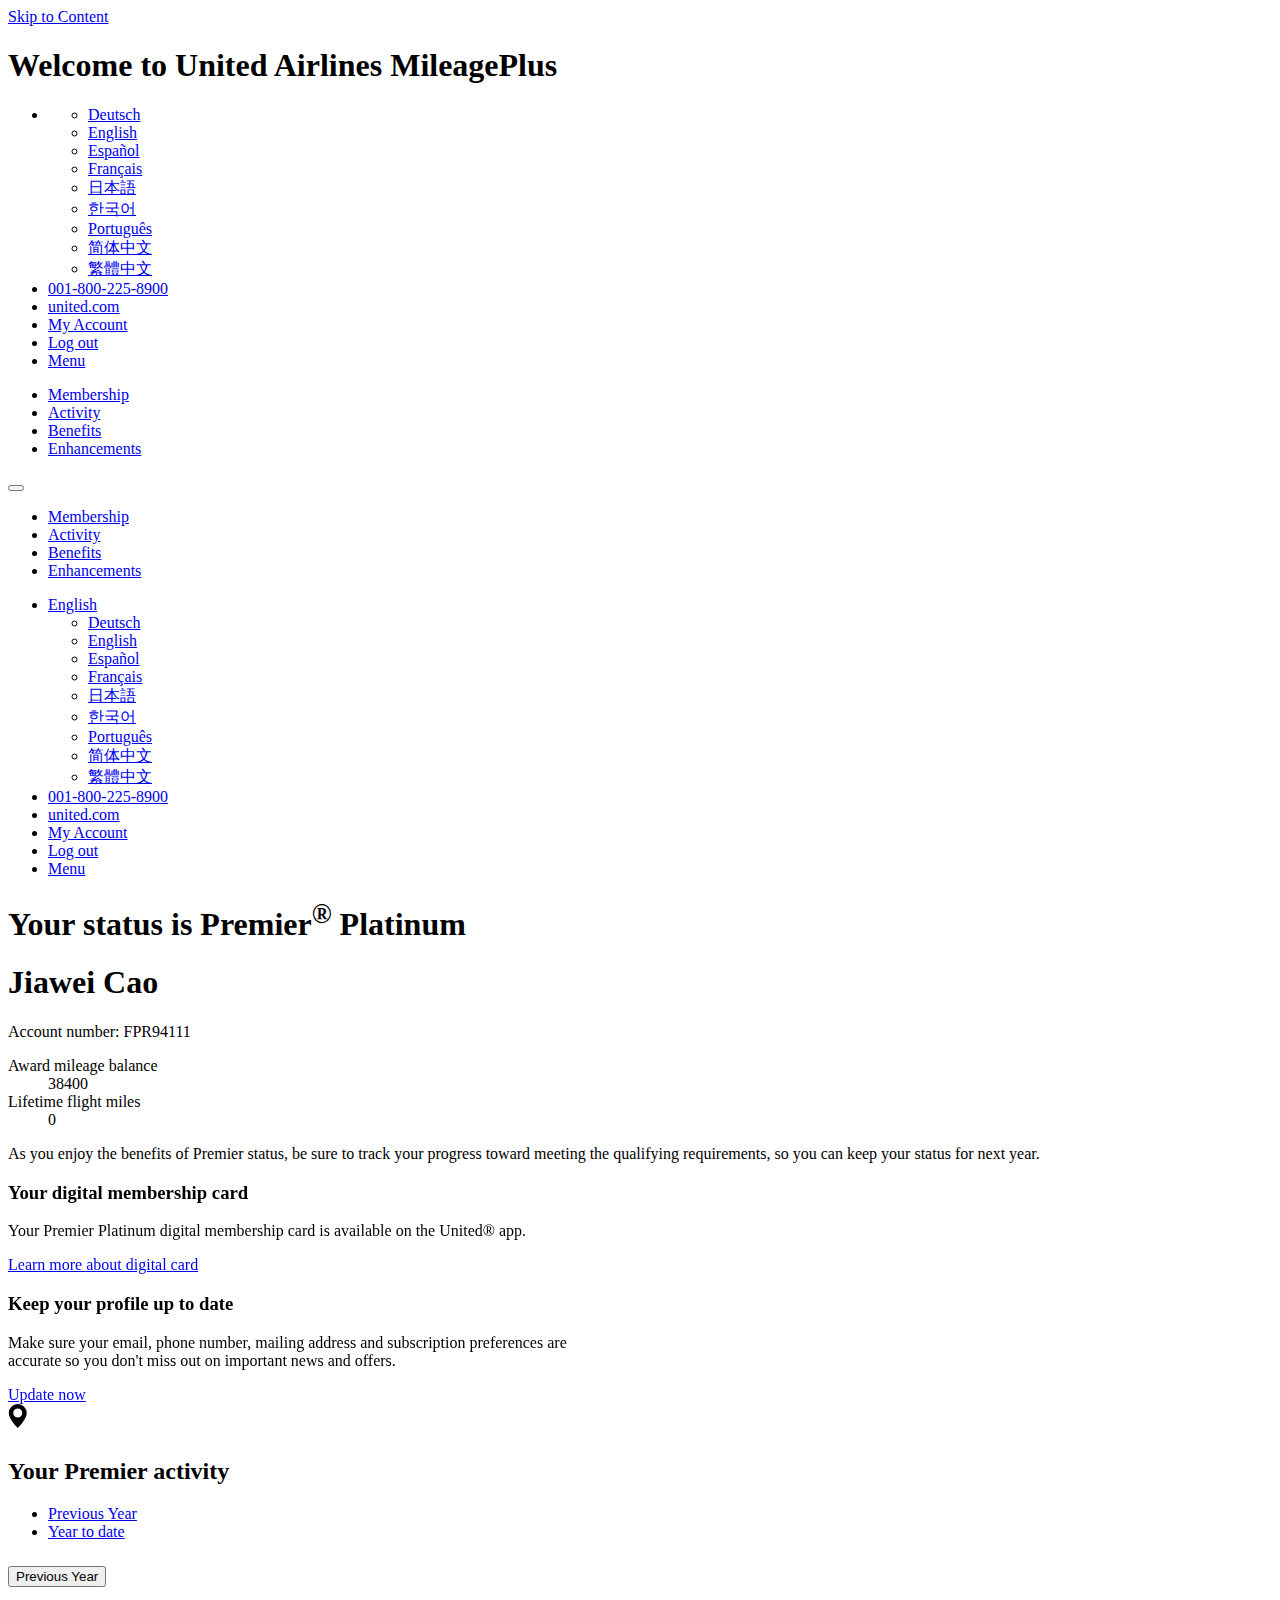
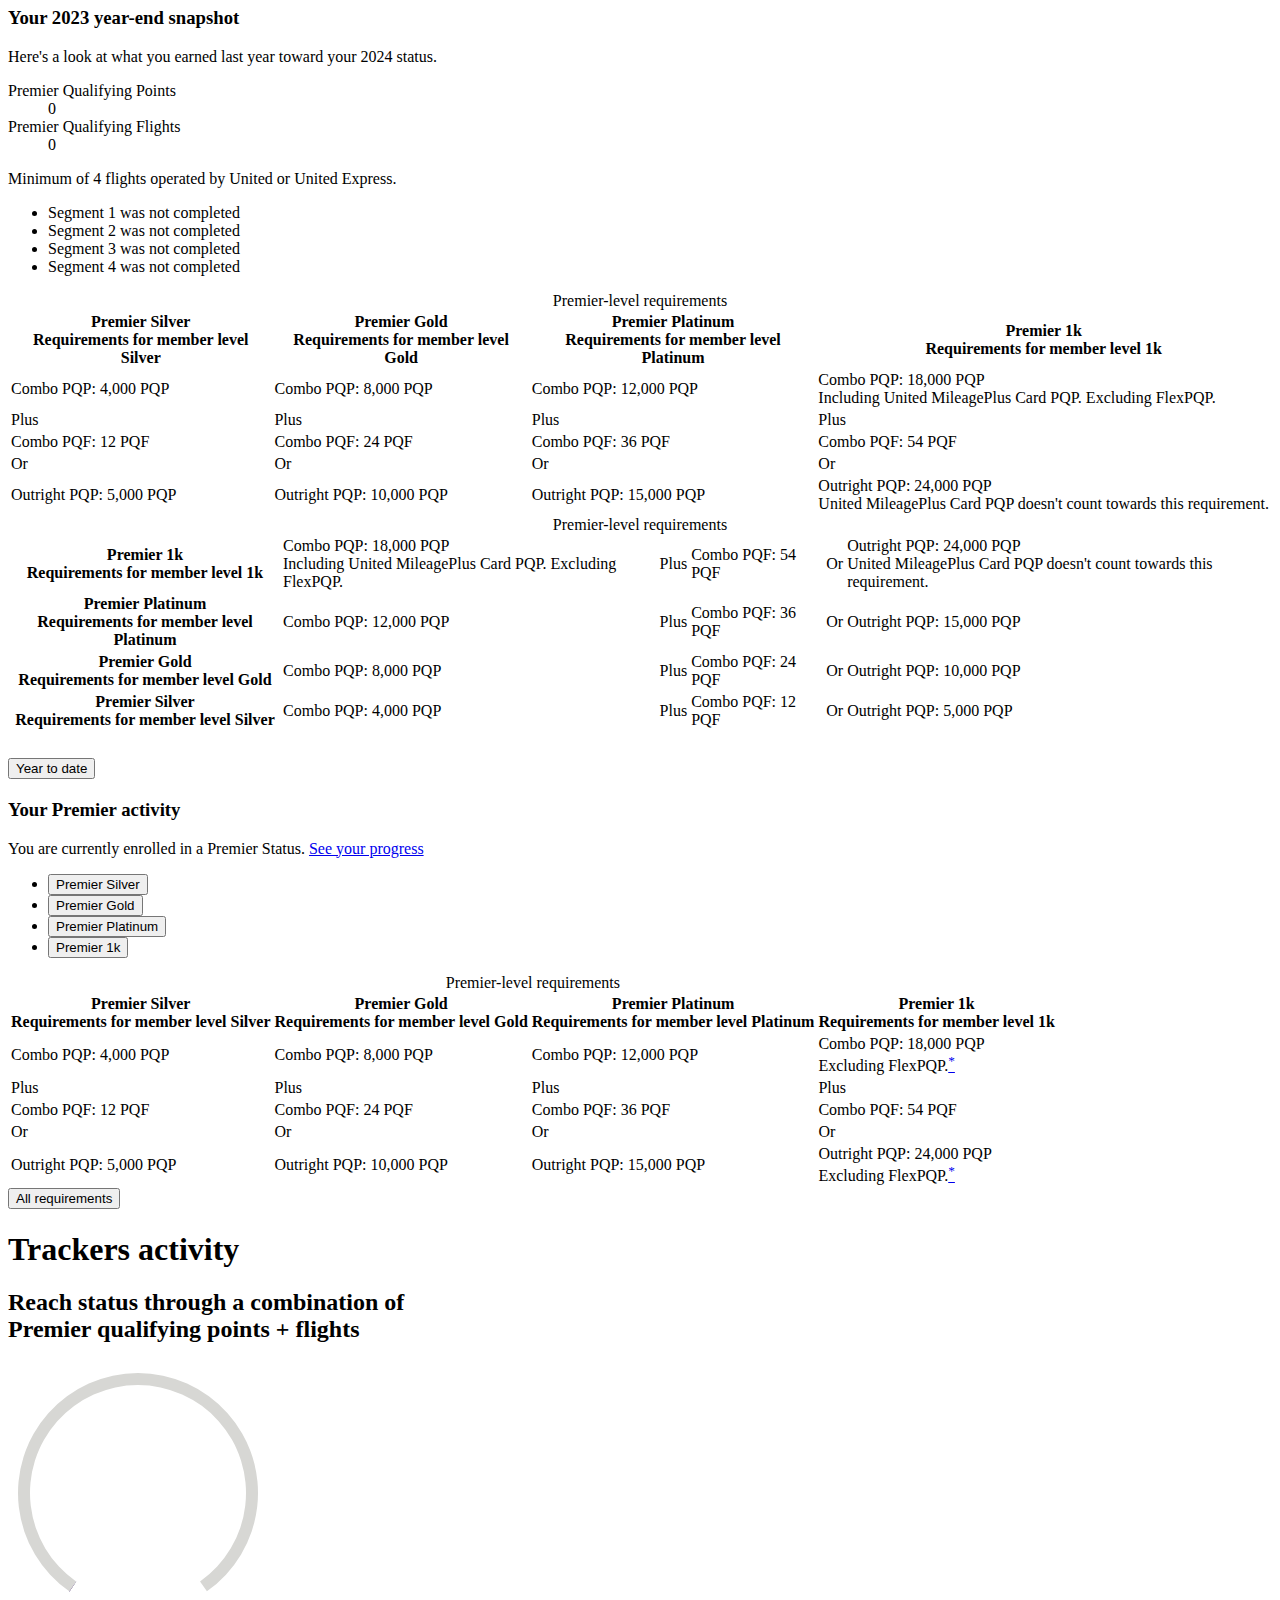
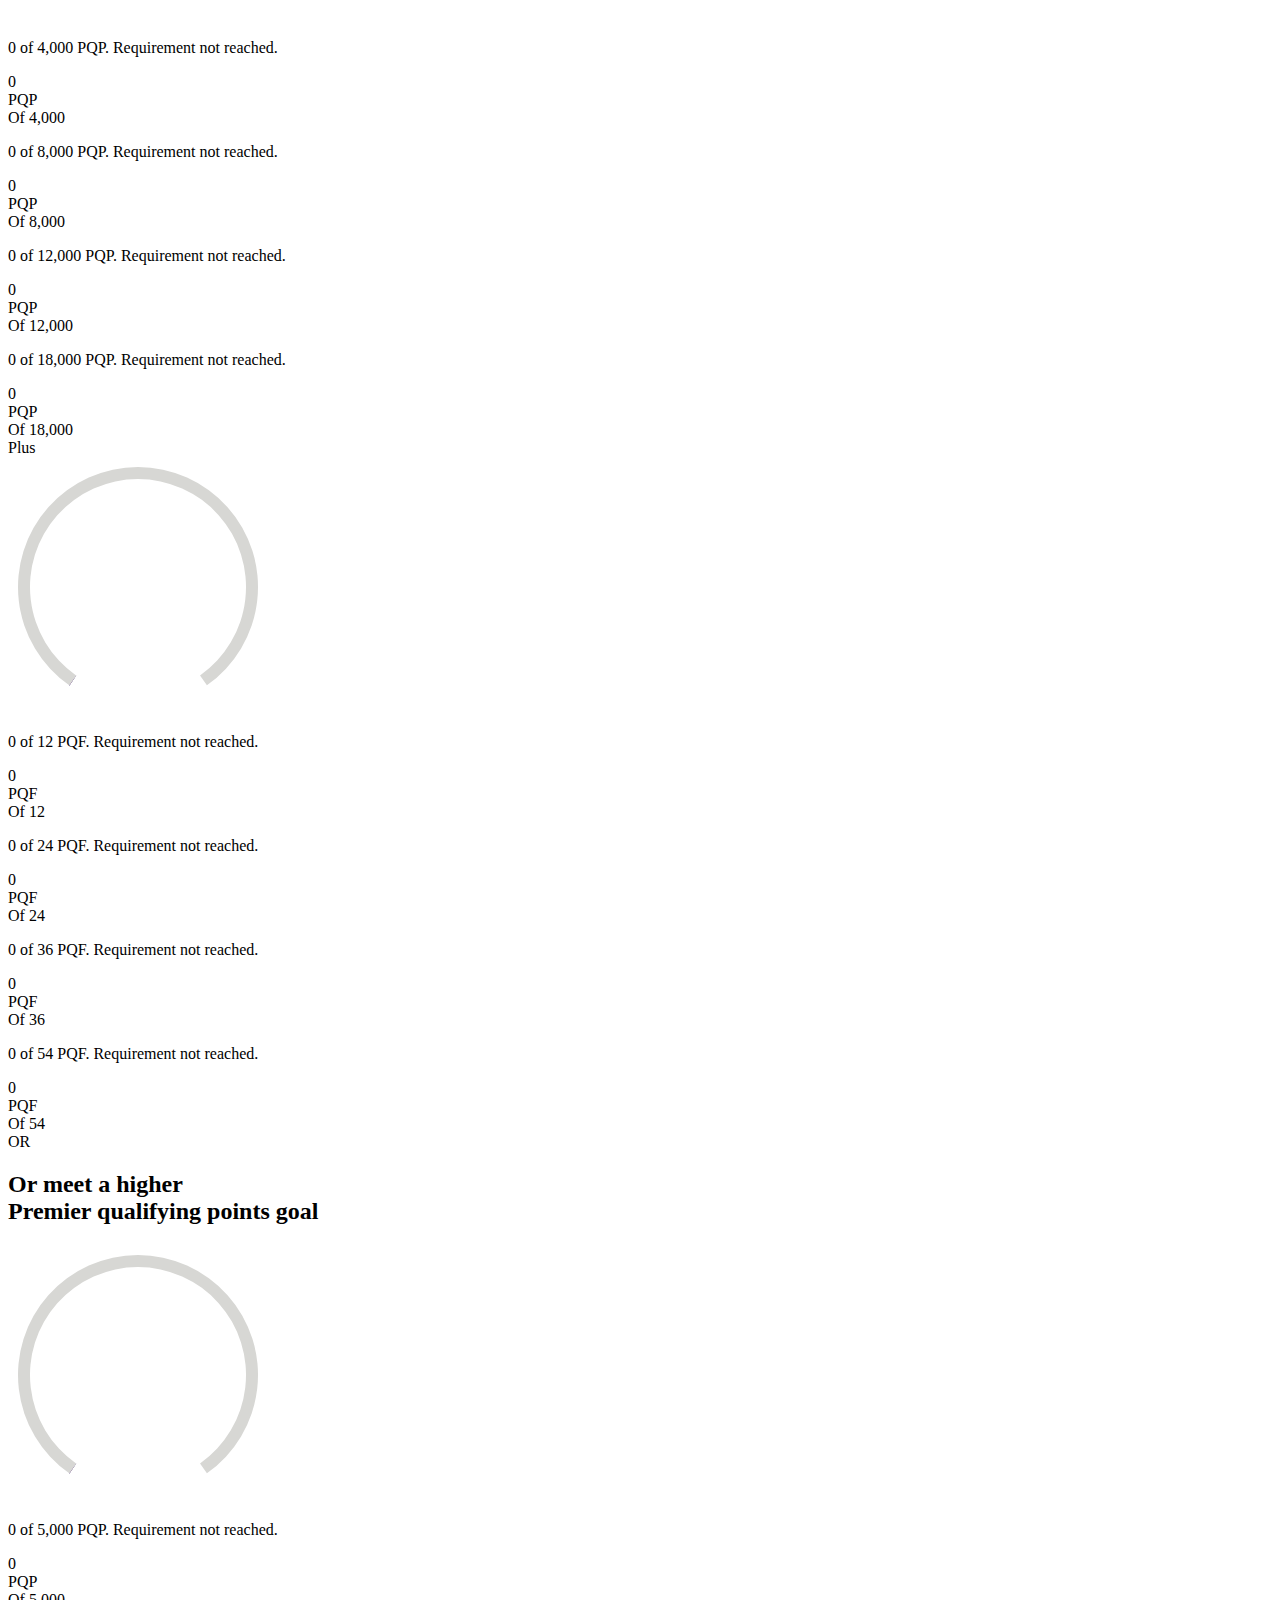
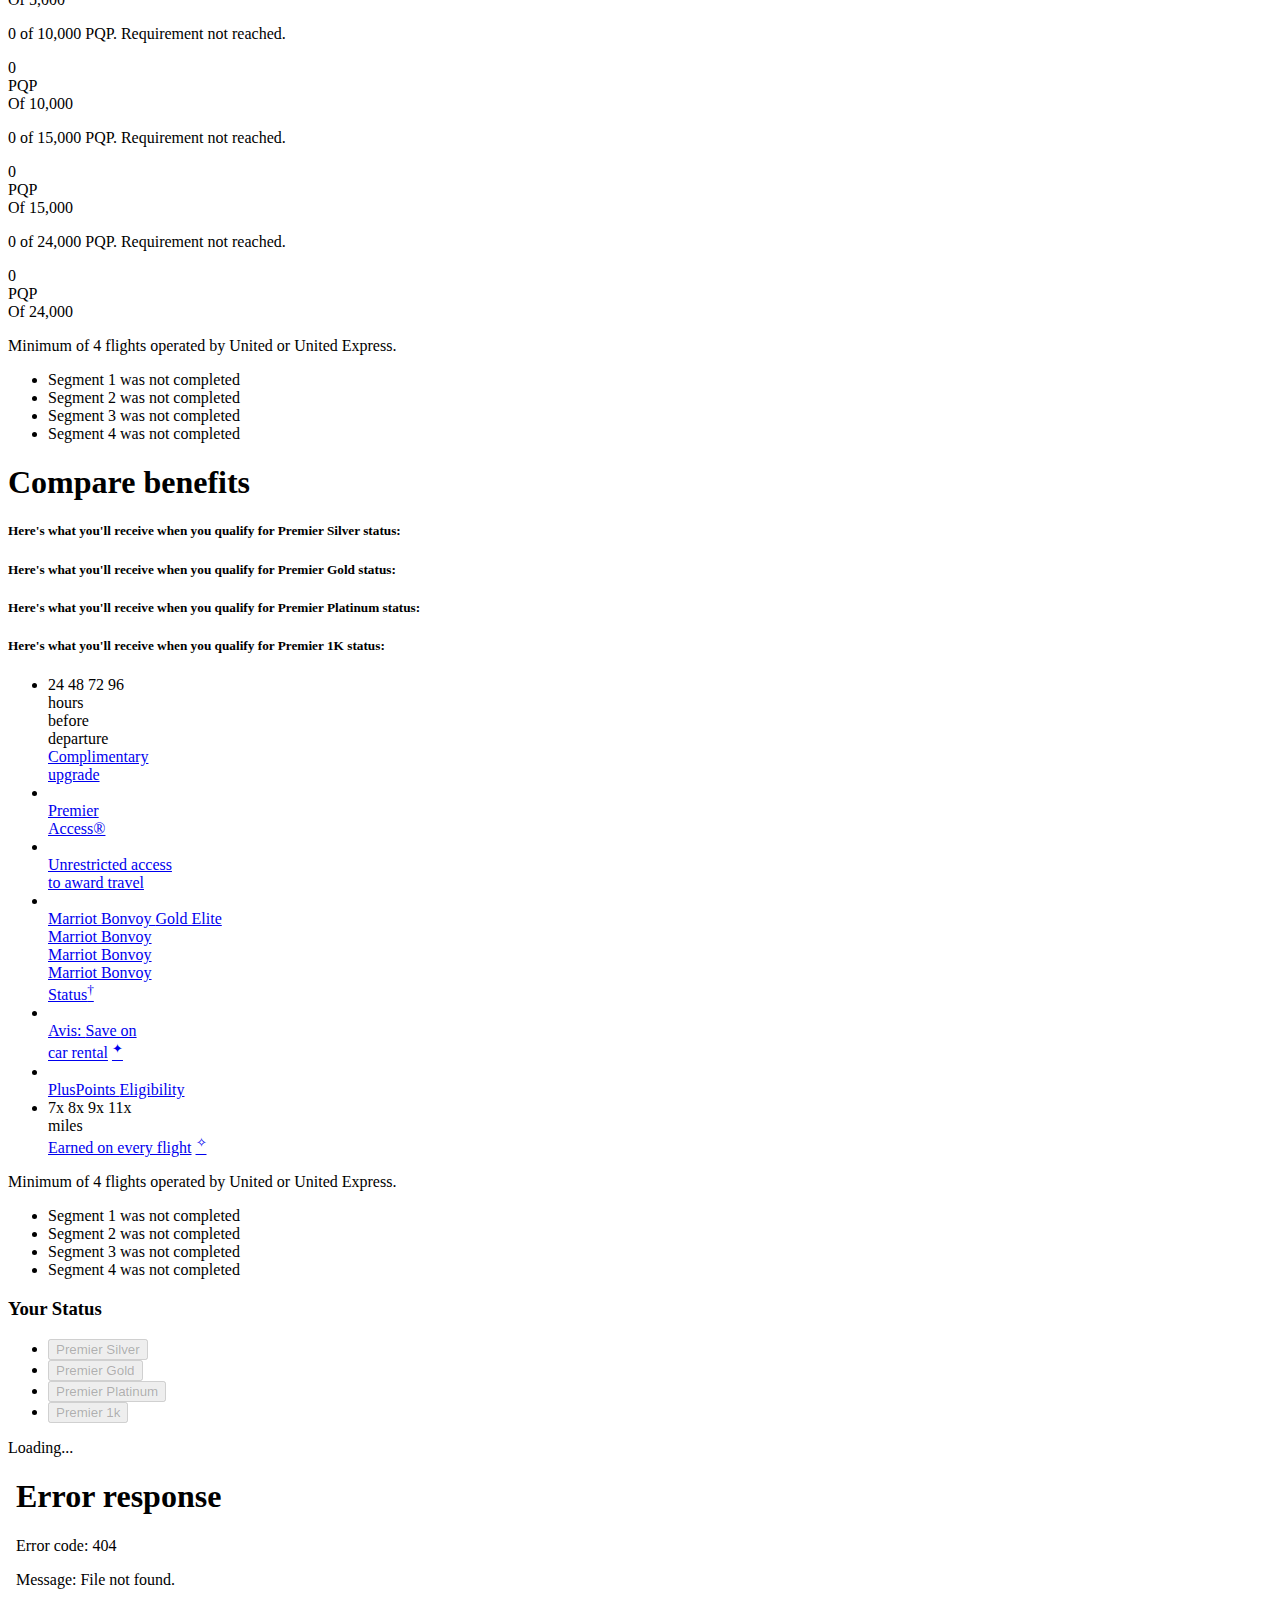
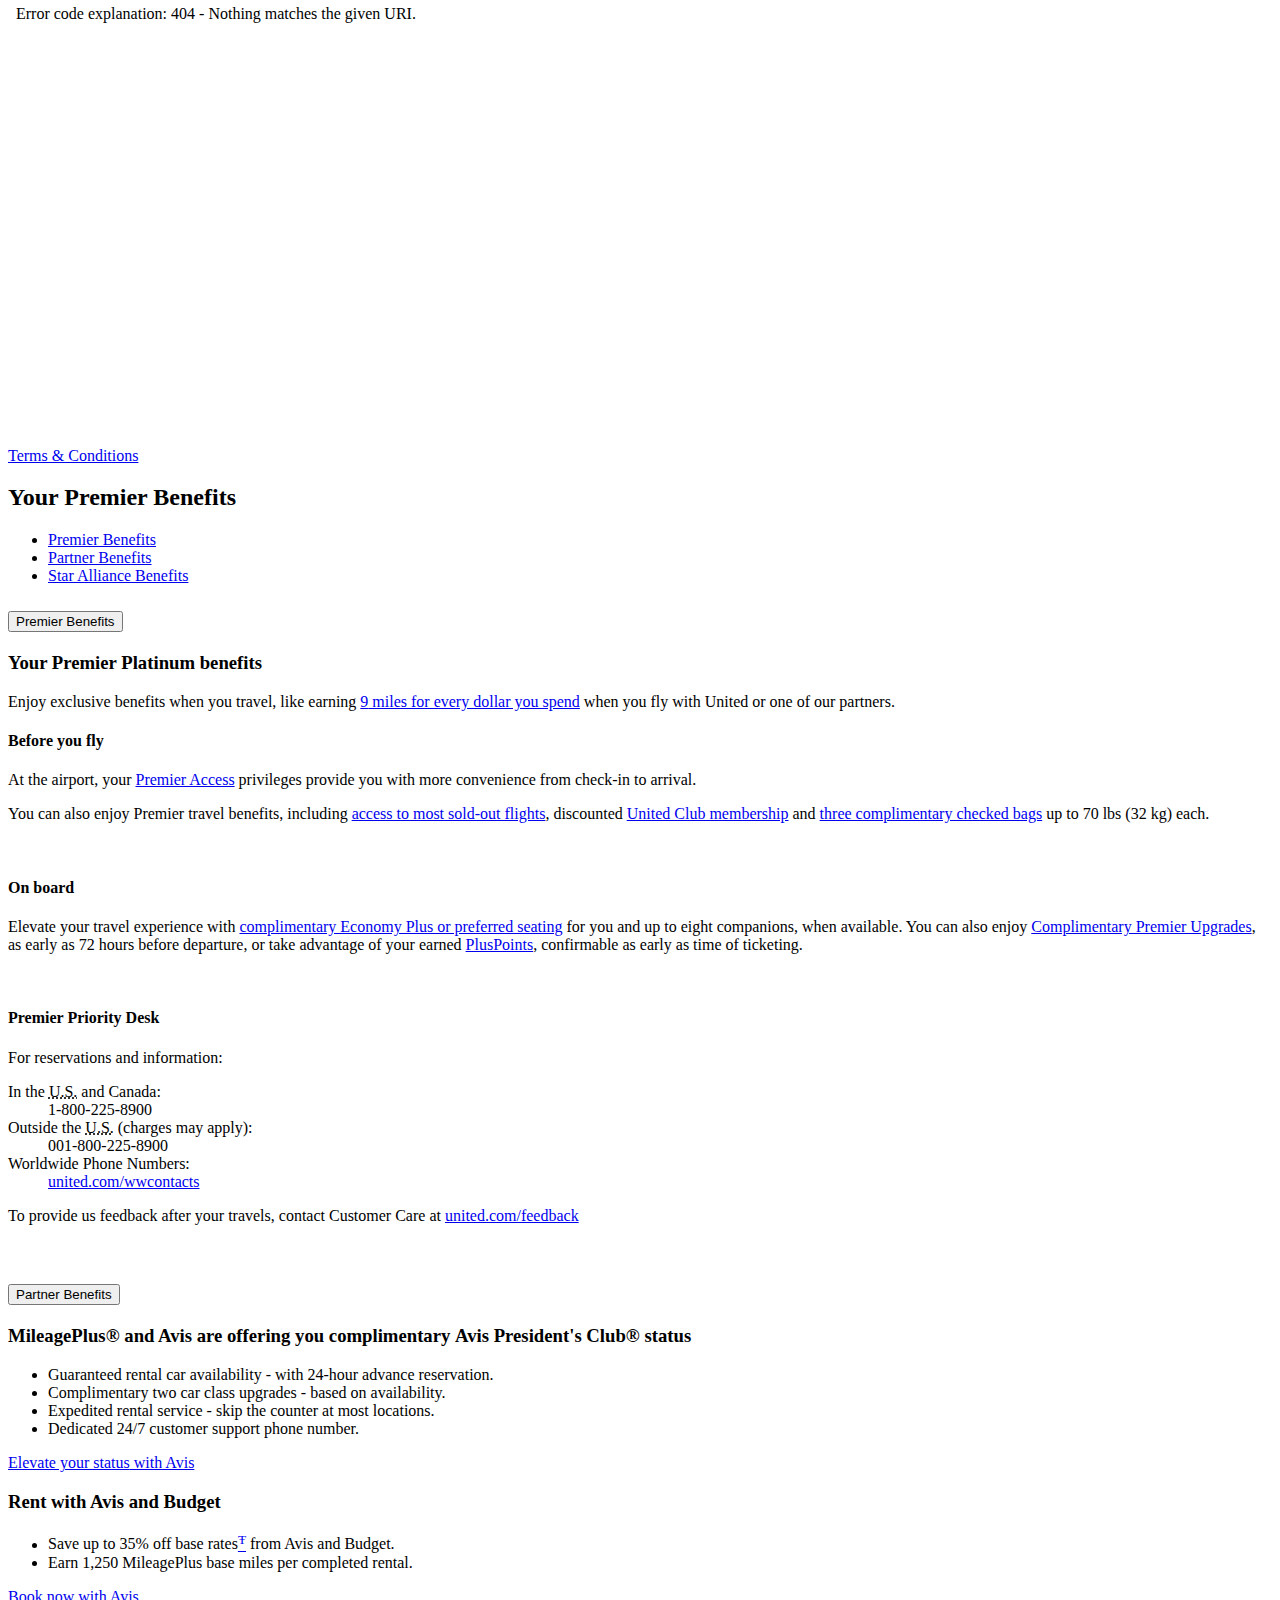
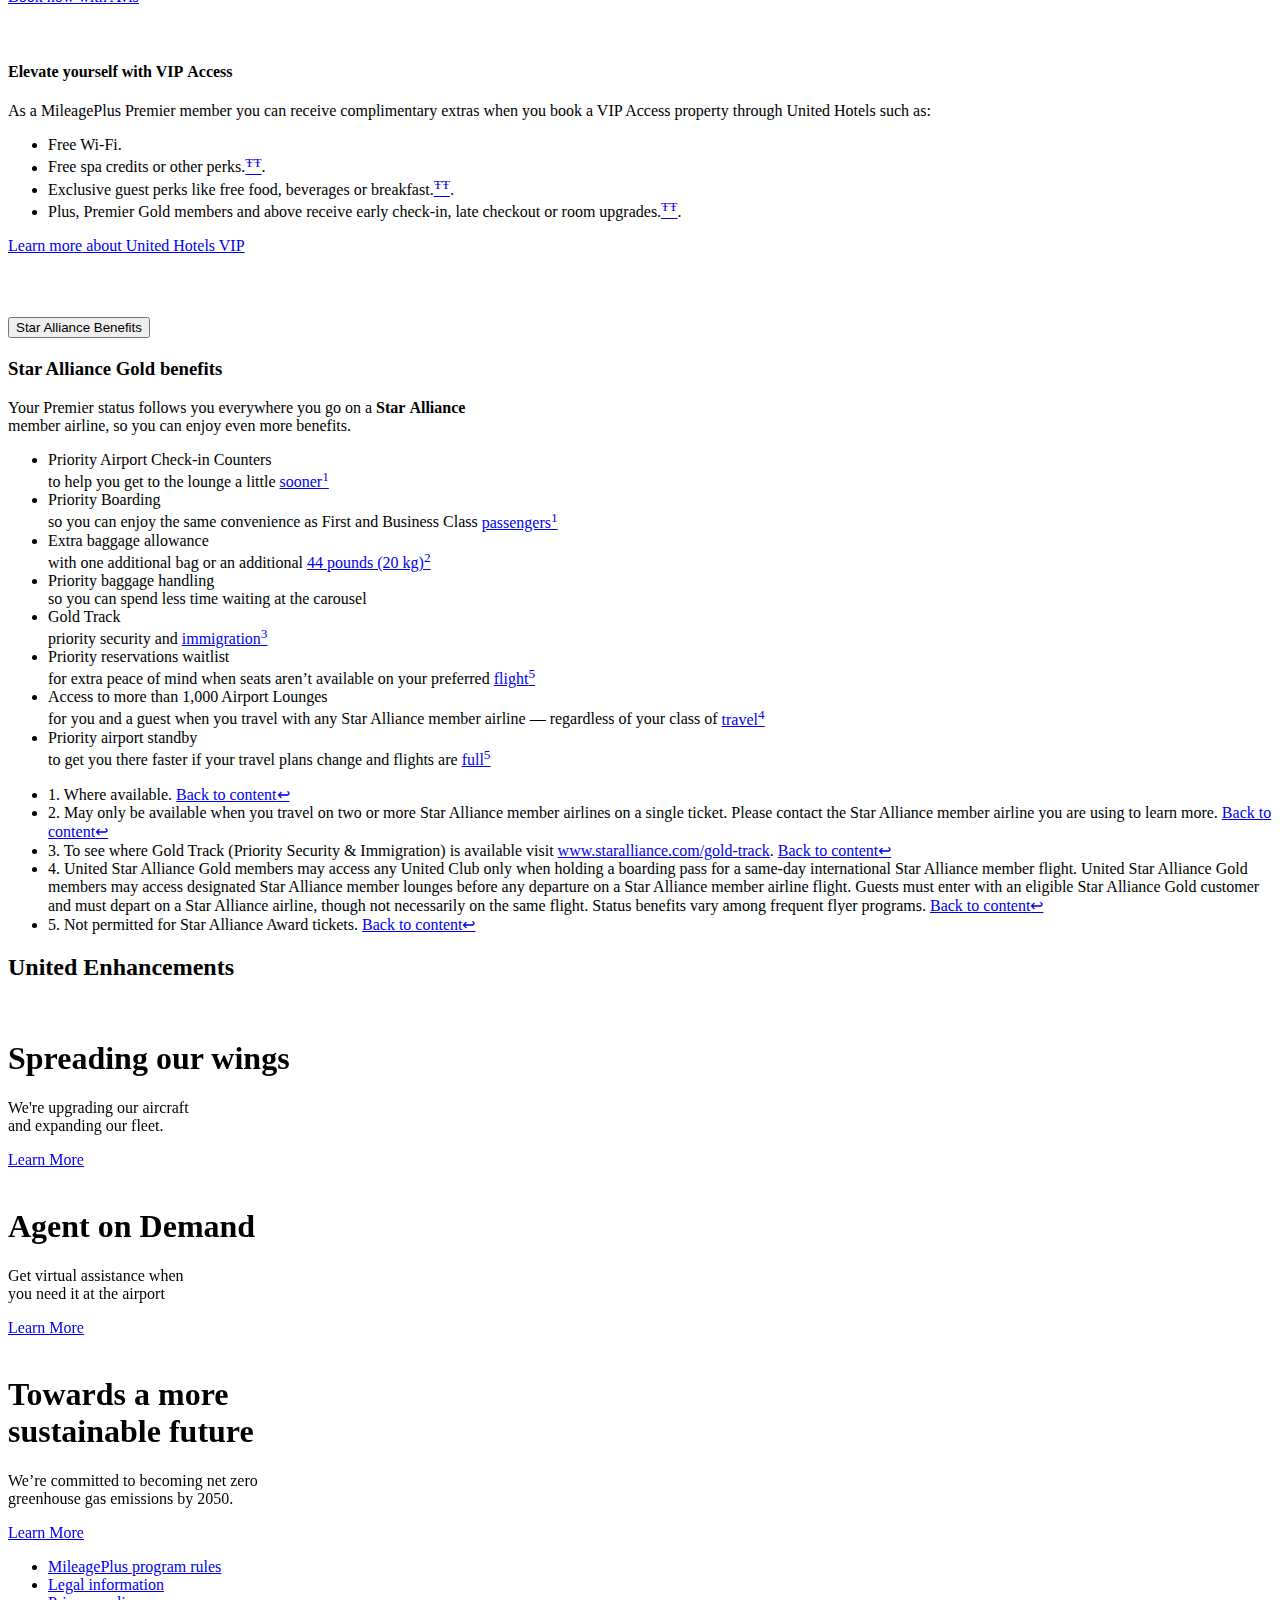
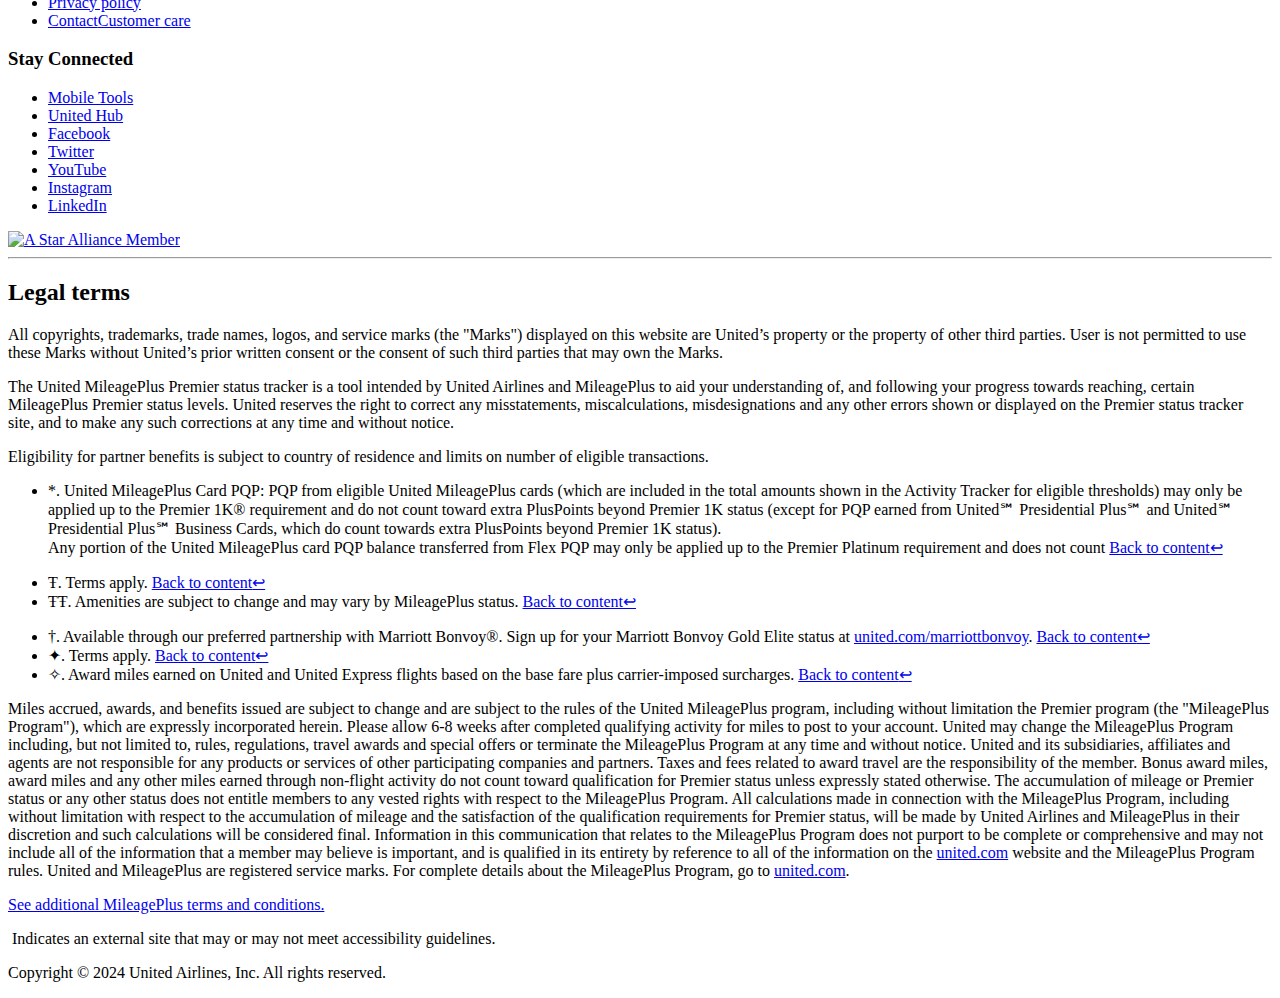
==== 1MileagePlus Premier Status Tracker _ United Airlines.html @ 78047c2f "Add files via upload" ====
<!DOCTYPE html>
<!-- saved from url=(0114)file:///Users/caojiawei/Desktop/MileagePlus%20Premier%20Status%20Tracker%20_%20United%20Airlines.html#enhancements -->
<html lang="en" data-arp-injected="true"><head><meta http-equiv="Content-Type" content="text/html; charset=UTF-8">
        <meta http-equiv="X-UA-Compatible" content="IE=edge,chrome=1,IE=9">
        
        <meta http-equiv="Pragma" content="no-cache">
        <meta http-equiv="Cache-Control" content="no-cache">
        <meta http-equiv="Expires" content="Sat, 01 Dec 2001 00:00:00 GMT">
        <meta name="apple-mobile-web-app-capable" content="yes">
        <meta name="viewport" content="width=device-width, initial-scale=1.0, minimum-scale=1.0">
        <meta name="apple-mobile-web-app-status-bar-style" content="black">

        <title>MileagePlus Premier Status Tracker | United Airlines</title>

        <link rel="profile" href="http://microformats.org/profile/hcard">

        
        <link rel="apple-touch-icon" sizes="180x180" href="https://assets.mystatus.united.com/images/favicons/apple-touch-icon.png">
        <link rel="icon" type="image/png" sizes="32x32" href="https://assets.mystatus.united.com/images/favicons/favicon-32x32.png">
        <link rel="icon" type="image/png" sizes="16x16" href="https://assets.mystatus.united.com/images/favicons/favicon-16x16.png">
        <link rel="manifest" href="https://assets.mystatus.united.com/images/favicons/site.webmanifest">
        <link rel="mask-icon" href="https://assets.mystatus.united.com/images/favicons/safari-pinned-tab.svg" color="#051464">
        <link rel="shortcut icon" href="https://assets.mystatus.united.com/images/favicons/favicon.ico">
        <meta name="msapplication-TileColor" content="#ffffff">
        <meta name="msapplication-config" content="https://assets.mystatus.united.com/images/favicons/browserconfig.xml">
        <meta name="theme-color" content="#ffffff">

        <link rel="preload" as="image" href="https://assets.mystatus.united.com/images/logos/logo__united__mileageplus.svg">
<link rel="preload" as="image" href="https://assets.mystatus.united.com/images/logos/logo__united_airlines__globe.svg">

<link rel="preload" as="image" href="https://assets.mystatus.united.com/images/masthead/masthead__platinum__mobile.jpg" imagesrcset="https://assets.mystatus.united.com/images/masthead/masthead__platinum__tablet.jpg 768w, https://assets.mystatus.united.com/images/masthead/masthead__platinum__desktop.jpg 992w, https://assets.mystatus.united.com/images/masthead/masthead__platinum__desktop@2x.jpg 1200w" imagesizes="50vw">


        <link rel="stylesheet" href="./1MileagePlus Premier Status Tracker _ United Airlines_files/vendors.css">
        <link rel="stylesheet" href="./1MileagePlus Premier Status Tracker _ United Airlines_files/styles.css">

        <script async="" src="https://securepubads.g.doubleclick.net/tag/js/gpt.js"></script>
<script>
window.googletag = window.googletag || {cmd: []};

/*
***********************
* Ads DESKTOP
***********************
*/
googletag.cmd.push(function() {
    googletag.defineSlot('/23002848811/MILEAGEPLUS_DESKTOP_MYUNITED_728x90_TOP/MILEAGEPLUS_DESKTOP_MYSTATUS_728x90_1/MILEAGEPLUS_DESKTOP_MYSTATUS_728x90_3', [728, 90], 'div-gpt-ad-1707258794165-0').addService(googletag.pubads());
    googletag.pubads().enableSingleRequest();
    googletag.pubads().collapseEmptyDivs();
    googletag.enableServices();
});

googletag.cmd.push(function() {
    googletag.defineSlot('/23002848811/MILEAGEPLUS_DESKTOP_MYUNITED_728x90_TOP/MILEAGEPLUS_DESKTOP_MYSTATUS_728x90_1/MILEAGEPLUS_DESKTOP_MYSTATUS_728x90_2', [728, 90], 'div-gpt-ad-1707258636557-0').addService(googletag.pubads());
    googletag.pubads().enableSingleRequest();
    googletag.pubads().collapseEmptyDivs();
    googletag.enableServices();
});

googletag.cmd.push(function() {
    googletag.defineSlot('/23002848811/MILEAGEPLUS_DESKTOP_MYUNITED_728x90_TOP/MILEAGEPLUS_DESKTOP_MYSTATUS_728x90_1', [728, 90], 'div-gpt-ad-1707258449266-0').addService(googletag.pubads());
    googletag.pubads().enableSingleRequest();
    googletag.pubads().collapseEmptyDivs();
    googletag.enableServices();
});

/*
***********************
* Ads MOBILE
***********************
*/
googletag.cmd.push(function() {
    googletag.defineSlot('/23002848811/MILEAGEPLUS_DESKTOP_MYUNITED_728x90_TOP/MILEAGEPLUS_DESKTOP_MYSTATUS_728x90_1/MILEAGEPLUS_DESKTOP_MYSTATUS_320x50_1', [320, 50], 'div-gpt-ad-1707259998310-0').addService(googletag.pubads());
    googletag.pubads().enableSingleRequest();
    googletag.pubads().collapseEmptyDivs();
    googletag.enableServices();
});

googletag.cmd.push(function() {
    googletag.defineSlot('/23002848811/MILEAGEPLUS_DESKTOP_MYUNITED_728x90_TOP/MILEAGEPLUS_DESKTOP_MYSTATUS_728x90_1/MILEAGEPLUS_MOBILE_MYSTATUS_320x50_2', [320, 50], 'div-gpt-ad-1707260173957-0').addService(googletag.pubads());
    googletag.pubads().enableSingleRequest();
    googletag.pubads().collapseEmptyDivs();
    googletag.enableServices();
});

googletag.cmd.push(function() {
    googletag.defineSlot('/23002848811/MILEAGEPLUS_DESKTOP_MYUNITED_728x90_TOP/MILEAGEPLUS_DESKTOP_MYSTATUS_728x90_1/MILEAGEPLUS_MOBILE_MYSTATUS_320x50_3', [320, 50], 'div-gpt-ad-1707260266255-0').addService(googletag.pubads());
    googletag.pubads().enableSingleRequest();
    googletag.pubads().collapseEmptyDivs();
    googletag.enableServices();
});



</script>        
                
                                    
        <script async="" src="https://www.googletagmanager.com/gtag/js?id=G-Q1YHBX58EM"></script>
        <script>
            window.dataLayer = window.dataLayer || [];
            function gtag() {
                dataLayer.push( arguments );
            }

            gtag( 'js', new Date() );
            gtag( 'config', 'G-Q1YHBX58EM', {
                'debug_mode': true
            } );

                        gtag( 'set', 'user_properties', {
                'user_level': '3_0'
            } );
                    </script>


    <script id="widgetsScript" type="text/javascript" src="./1MileagePlus Premier Status Tracker _ United Airlines_files/lyt-postman.min.js" async="" defer=""></script><style type="text/css">lyt-widget { background-color: transparent; } iframe.lyt-widget-frame{transition: .1s all linear;}</style><style type="text/css">@media all and (min-width:481px) { .lyt-status-match-tracker-container{width:711px !important;height:586px !important;overflow:hidden !important;}</style><style type="text/css">@media all and (max-width:480px) { .lyt-status-match-tracker-container{width:320px !important;height:910px !important;overflow:hidden !important;}</style></head>
    <body class="page-home -level--platinum">

        
<!-- /.c-pageLoader -->

            <section id="o-masthead">
    
<header id="o-header">
    <div class="wrap">

        <div class="c-skipToContent">
    <div class="wrap">

        <a href="https://mystatus.united.com/#main" tabindex="0" data-ga-category="navigation" data-ga-label="Skip to Content">
            <span>Skip to Content</span>
        </a>

    </div><!-- /.wrap -->
</div><!-- /.c-skipToContent -->

        <div class="row">
            <div class="col-auto">
                <div class="c-logo-united">
    <div class="wrap">
        <h1 class="visually-hidden">Welcome to United Airlines MileagePlus</h1>
    </div>
</div>
            </div>
            <div class="col text-end align-self-center">
                
<div id="o-nav-secondary" class="c-nav-secondary">
    <div class="wrap">
        <nav>
            <ul class="c-nav-secondary__list">
                <li class="c-nav-secondary__list__item c-nav-secondary__list__item--lang OneLinkNoTx">

                                        <div class="btn-group">
                                                                                                                                        
                                                                                                                                                                                                                                                                                                                                                                                                                                                        <ul class="dropdown-menu" style="">
                                                            <li class="dropdown-item ">
                                                                                                                                                    <a href="https://de.mystatus.united.com/" class="OneLinkNoTx OneLinkKeepLinks" aria-label="Deutsch" data-ga-category="language" data-ga-label="de">Deutsch</a>
                                </li>
                                                            <li class="dropdown-item -active">
                                                                                                                                                    <a href="https://mystatus.united.com/" class="OneLinkNoTx OneLinkKeepLinks" aria-label="English" data-ga-category="language" data-ga-label="en">English</a>
                                </li>
                                                            <li class="dropdown-item ">
                                                                                                                                                    <a href="https://es.mystatus.united.com/" class="OneLinkNoTx OneLinkKeepLinks" aria-label="Español" data-ga-category="language" data-ga-label="es">Español</a>
                                </li>
                                                            <li class="dropdown-item ">
                                                                                                                                                    <a href="https://fr.mystatus.united.com/" class="OneLinkNoTx OneLinkKeepLinks" aria-label="Français" data-ga-category="language" data-ga-label="fr">Français</a>
                                </li>
                                                            <li class="dropdown-item ">
                                                                                                                                                    <a href="https://ja.mystatus.united.com/" class="OneLinkNoTx OneLinkKeepLinks" aria-label="Japanese 日本語" data-ga-category="language" data-ga-label="ja">日本語</a>
                                </li>
                                                            <li class="dropdown-item ">
                                                                                                                                                    <a href="https://ko.mystatus.united.com/" class="OneLinkNoTx OneLinkKeepLinks" aria-label="Korean 한국어" data-ga-category="language" data-ga-label="ko">한국어</a>
                                </li>
                                                            <li class="dropdown-item ">
                                                                                                                                                    <a href="https://pt.mystatus.united.com/" class="OneLinkNoTx OneLinkKeepLinks" aria-label="Português" data-ga-category="language" data-ga-label="pt">Português</a>
                                </li>
                                                            <li class="dropdown-item ">
                                                                                                                                                    <a href="https://zh.mystatus.united.com/" class="OneLinkNoTx OneLinkKeepLinks" aria-label="Chinese 简体中文" data-ga-category="language" data-ga-label="zh">简体中文</a>
                                </li>
                                                            <li class="dropdown-item ">
                                                                                                                                                    <a href="https://zh-hk.mystatus.united.com/" class="OneLinkNoTx OneLinkKeepLinks" aria-label="Taiwanese 繁體中文" data-ga-category="language" data-ga-label="zh-hk">繁體中文</a>
                                </li>
                                                    </ul>
                    </div>
                </li>
                <li class="c-nav-secondary__list__item c-nav-secondary__list__item--tel">
                    <a href="tel:001-800-225-8900" aria-label="Contact us at 001-800-225-8900">
                        <span>001-800-225-8900</span>
                    </a>
                </li>
                <li class="c-nav-secondary__list__item c-nav-secondary__list__item--united">
                    <a href="https://united.com/" target="_blank">
                        <span>united.com</span>
                    </a>
                </li>
                                <li class="c-nav-secondary__list__item c-nav-secondary__list__item--account">
                    <a href="https://www.united.com/web/en-US/apps/account/account.aspx" title="My Account" aria-lable="My Account">
                        <span>My Account</span>
                    </a>
                </li>

                <li class="c-nav-secondary__list__item c-nav-secondary__list__item--logout">
                    <a href="https://mystatus.united.com/user/logout" title="My Account" aria-lable="My Account">
                        <span>Log out</span>
                    </a>
                </li>

                <li class="c-nav-secondary__list__item c-nav-secondary__list__item--menu d-xl-none">
                    <a href="https://mystatus.united.com/#offcanvasRight" aria-controls="offcanvasRight">Menu</a>
                </li>
            </ul>
        </nav>
    </div>
</div>
            </div>
        </div>

        <div class="text-end d-none d-xl-block">
                
<div id="o-nav-primary" class="c-nav-primary">
    <div class="wrap">

        <nav>
            <ul class="c-nav-primary__list">
                <li class="c-nav-primary__list__item">
                    <a href="file:///Users/caojiawei/Desktop/MileagePlus%20Premier%20Status%20Tracker%20_%20United%20Airlines.html#membership" target="_self">Membership</a>
                </li>
                <li class="c-nav-primary__list__item">
                    <a href="file:///Users/caojiawei/Desktop/MileagePlus%20Premier%20Status%20Tracker%20_%20United%20Airlines.html#activity" target="_self">Activity</a>
                </li>
                <li class="c-nav-primary__list__item ">
                    <a href="file:///Users/caojiawei/Desktop/MileagePlus%20Premier%20Status%20Tracker%20_%20United%20Airlines.html#benefits" target="_self">Benefits</a>
                </li>
                <li class="c-nav-primary__list__item">
                    <a href="file:///Users/caojiawei/Desktop/MileagePlus%20Premier%20Status%20Tracker%20_%20United%20Airlines.html#enhancements" target="_self">Enhancements</a>
                </li>
                            </ul>
        </nav>

    </div>
</div>
        </div>

    </div>
    <!-- /.wrap -->



    <div class="offcanvas offcanvas-end o-mobileMenu" tabindex="-1" id="offcanvasRight" data-bs-scroll="true">
        <div class="offcanvas-header">
            <button type="button" class="btn-close btn-close-white" data-bs-dismiss="offcanvas" aria-label="Close"></button>
        </div>
        <div class="offcanvas-body">
                
<div id="o-nav-primary" class="c-nav-primary">
    <div class="wrap">

        <nav>
            <ul class="c-nav-primary__list">
                <li class="c-nav-primary__list__item">
                    <a href="https://mystatus.united.com/#membership" target="_self">Membership</a>
                </li>
                <li class="c-nav-primary__list__item">
                    <a href="https://mystatus.united.com/#activity" target="_self">Activity</a>
                </li>
                <li class="c-nav-primary__list__item ">
                    <a href="https://mystatus.united.com/#benefits" target="_self">Benefits</a>
                </li>
                <li class="c-nav-primary__list__item">
                    <a href="https://mystatus.united.com/#enhancements" target="_self">Enhancements</a>
                </li>
                            </ul>
        </nav>

    </div>
</div>
            <div class="d-md-none">
            
<div id="o-nav-secondary" class="c-nav-secondary">
    <div class="wrap">
        <nav>
            <ul class="c-nav-secondary__list">
                <li class="c-nav-secondary__list__item c-nav-secondary__list__item--lang OneLinkNoTx">

                                        <div class="btn-group">
                                                                                                                                        <a href="https://mystatus.united.com/" class="dropdown-toggle" data-bs-toggle="dropdown" aria-expanded="false" aria-label="English">
                                    <span>English</span>
                                </a>
                                                                                                                                                                                                                                                                                                                                                                                                                                                        <ul class="dropdown-menu">
                                                            <li class="dropdown-item ">
                                                                                                                                                    <a href="https://de.mystatus.united.com/" class="OneLinkNoTx OneLinkKeepLinks" aria-label="Deutsch" data-ga-category="language" data-ga-label="de">Deutsch</a>
                                </li>
                                                            <li class="dropdown-item -active">
                                                                                                                                                    <a href="https://mystatus.united.com/" class="OneLinkNoTx OneLinkKeepLinks" aria-label="English" data-ga-category="language" data-ga-label="en">English</a>
                                </li>
                                                            <li class="dropdown-item ">
                                                                                                                                                    <a href="https://es.mystatus.united.com/" class="OneLinkNoTx OneLinkKeepLinks" aria-label="Español" data-ga-category="language" data-ga-label="es">Español</a>
                                </li>
                                                            <li class="dropdown-item ">
                                                                                                                                                    <a href="https://fr.mystatus.united.com/" class="OneLinkNoTx OneLinkKeepLinks" aria-label="Français" data-ga-category="language" data-ga-label="fr">Français</a>
                                </li>
                                                            <li class="dropdown-item ">
                                                                                                                                                    <a href="https://ja.mystatus.united.com/" class="OneLinkNoTx OneLinkKeepLinks" aria-label="Japanese 日本語" data-ga-category="language" data-ga-label="ja">日本語</a>
                                </li>
                                                            <li class="dropdown-item ">
                                                                                                                                                    <a href="https://ko.mystatus.united.com/" class="OneLinkNoTx OneLinkKeepLinks" aria-label="Korean 한국어" data-ga-category="language" data-ga-label="ko">한국어</a>
                                </li>
                                                            <li class="dropdown-item ">
                                                                                                                                                    <a href="https://pt.mystatus.united.com/" class="OneLinkNoTx OneLinkKeepLinks" aria-label="Português" data-ga-category="language" data-ga-label="pt">Português</a>
                                </li>
                                                            <li class="dropdown-item ">
                                                                                                                                                    <a href="https://zh.mystatus.united.com/" class="OneLinkNoTx OneLinkKeepLinks" aria-label="Chinese 简体中文" data-ga-category="language" data-ga-label="zh">简体中文</a>
                                </li>
                                                            <li class="dropdown-item ">
                                                                                                                                                    <a href="https://zh-hk.mystatus.united.com/" class="OneLinkNoTx OneLinkKeepLinks" aria-label="Taiwanese 繁體中文" data-ga-category="language" data-ga-label="zh-hk">繁體中文</a>
                                </li>
                                                    </ul>
                    </div>
                </li>
                <li class="c-nav-secondary__list__item c-nav-secondary__list__item--tel">
                    <a href="tel:001-800-225-8900" aria-label="Contact us at 001-800-225-8900">
                        <span>001-800-225-8900</span>
                    </a>
                </li>
                <li class="c-nav-secondary__list__item c-nav-secondary__list__item--united">
                    <a href="https://united.com/" target="_blank">
                        <span>united.com</span>
                    </a>
                </li>
                                <li class="c-nav-secondary__list__item c-nav-secondary__list__item--account">
                    <a href="https://www.united.com/web/en-US/apps/account/account.aspx" title="My Account" aria-lable="My Account">
                        <span>My Account</span>
                    </a>
                </li>

                <li class="c-nav-secondary__list__item c-nav-secondary__list__item--logout">
                    <a href="https://mystatus.united.com/user/logout" title="My Account" aria-lable="My Account">
                        <span>Log out</span>
                    </a>
                </li>

                <li class="c-nav-secondary__list__item c-nav-secondary__list__item--menu d-xl-none">
                    <a href="https://mystatus.united.com/#offcanvasRight" aria-controls="offcanvasRight">Menu</a>
                </li>
            </ul>
        </nav>
    </div>
</div>
            </div>
        </div>
    </div>
</header>
<!-- /#o-header -->

    <div id="membership" class="content">
        <div class="wrap">

            <section id="o-letterHead" class="c-letterHead -bg--level">
    <div class="wrap">

        <div class="c-letterHead__col1">

                        <h1 class="c-letterHead__title">Your status is Premier<sup>®</sup> Platinum</h1>
            

        </div>
        
    </div>
</section>
            <section id="o-userMeta" class="-bg-theme--1">
    <div class="wrap">

        <div class="row align-items-center">
            <div class="col">

                <h1 class="h2 fw-normal">Jiawei Cao</h1>
                <p class="fw-light">Account number: FPR94111</p>

            </div>
            <div class="col-lg-6">

                <dl class="c-metaList mb-3 mb-lg-0">
                    <dt>Award mileage balance</dt>
                    <dd><span class="value" data-value="0">38400</span></dd>
                    <dt>Lifetime flight miles</dt>
                    <dd><span class="value" data-value="0">0</span></dd>
                </dl>

            </div>

            <dl class="c-badges">
                
                            </dl>


        </div>
    </div><!-- /.wrap -->
</section><!-- /#o-userMera -->
            <div class="c-divider">
    <div class="wrap">

        <div class="c-divider__row1">
            <div class="c-divider__row1__col1"></div>
            <div class="c-divider__row1__col2"></div>
            <div class="c-divider__row1__col3"></div>
        </div>

        <div class="c-divider__row2">
            <div class="c-divider__row2__col1"></div>
        </div>

        <div class="c-divider__row3">
            <div class="c-divider__row3__col1"></div>
            <div class="c-divider__row3__col2"></div>
        </div>

    </div>
    <!-- /.wrap -->
</div>
<!-- /.c-divider -->
            
<section id="o-welcomeMessages" class="c-welcomeMessages">
    <div class="wrap">

                    <div class="c-welcomeMessages__msg">
                <div data-ga-category="welcome_messages__message_1" data-ga-label="10">
	<p>As you enjoy the benefits of Premier status, be sure to track your progress toward meeting the qualifying requirements, so you can keep your status for next year.</p>
</div>

            </div>
        
    </div>
</section>
                            <section id="o-notifications" class="c-notifications">
        <div class="wrap">

            <div class="c-slider -slide-is-mobile--odd -slide-is--single">
    <div class="wrap slick-initialized slick-slider" data-slick="{&quot;slidesToShow&quot;:2,&quot;slidesToScroll&quot;:2,&quot;infinite&quot;:false,&quot;responsive&quot;:[{&quot;breakpoint&quot;:992,&quot;settings&quot;:{&quot;arrows&quot;:false,&quot;dots&quot;:true,&quot;slidesToShow&quot;:1,&quot;slidesToScroll&quot;:1}}]}">
                                                <div class="slick-list draggable"><div class="slick-track" style="opacity: 1; width: 1136px; transform: translate3d(0px, 0px, 0px);"><div class="-bg-theme--5 slick-slide slick-current slick-active" data-slick-index="0" aria-hidden="false" style="width: 568px;" tabindex="0">
                        <div class="c-notification" data-ga-category="user_alerts__digital_card" data-ga-label="DIGITAL_CARD">
    <div class="wrap">
        <h3 class="c-notification__title">Your digital membership card</h3>
                <p>
            Your Premier Platinum digital membership card is available on the United® app.
        </p>
        <a class="-cta" href="https://www.united.com/web/en-US/content/travel/wireless/default.aspx" target="_blank" data-ga-category="user_alerts__digital_card" data-ga-label="DIGITAL_CARD" tabindex="0">Learn more
<span class="visually-hidden"> about digital card</span>
        </a>
        </div>
</div>


                    </div><div class="-bg-theme--1 slick-slide slick-active" data-slick-index="1" aria-hidden="false" style="width: 568px;" tabindex="0">
                        <div class="c-notification" data-ga-category="user_alerts__profile_update" data-ga-label="PROFILE_UPDATE_20">
    <div class="wrap">
        <h3 class="c-notification__title">Keep your profile up to date</h3>
                <p>Make sure your email, phone number, mailing address and subscription preferences are accurate so you don't miss out on important news and offers.</p>
        <a class="-cta" href="https://www.united.com/web/en-US/apps/account/profile.aspx" target="_blank" data-ga-category="user_alerts__profile_update" data-ga-label="PROFILE_UPDATE_20" tabindex="0">Update now</a>
        </div>
</div>

                    </div></div></div>
                                        
                                        </div>
</div>
        </div>
    </section>
            <section id="o-locationTag" class="c-locationTag">
    <div class="wrap">
        <div class="c-locationTag__location -level--platinum">
            <svg xmlns="http://www.w3.org/2000/svg" width="30" height="30" fill="currentColor" class="bi bi-geo-alt-fill" viewBox="4 0 15 20">
                <path d="M8 16s6-5.686 6-10A6 6 0 0 0 2 6c0 4.314 6 10 6 10m0-7a3 3 0 1 1 0-6 3 3 0 0 1 0 6"></path>
            </svg>
        </div>
    </div>
</section>

        </div><!-- /.wrap -->
    </div><!-- /.content -->

</section><!-- /#o-masthead -->

        <main id="main">
            <div class="wrap">
                
    

    
<section id="o-adbanner" class="o-adbanner o-adbanner__bg__platinum--1">
    <div class="wrap">

        <div class="o-adbanner__container" id="div-gpt-ad-1707258449266-0">
            <script>
                googletag.cmd.push(function() { googletag.display('div-gpt-ad-1707258449266-0'); });
            </script>
        </div>

        <div class="o-adbanner__container-mobile" id="div-gpt-ad-1707259998310-0">
            <script>
                googletag.cmd.push(function() { googletag.display('div-gpt-ad-1707259998310-0'); });
            </script>
        </div>

    </div>
</section>



    <section id="o-activity">
    <div id="activity" class="wrap">


        
<div class="c-sectionTitle -theme--light">
    <div class="wrap">

        <header>

            
            <h2 class="c-sectionTitle__title">Your Premier activity</h2>

                            <div class="c-sectionTitle__decoration">
                    <div class="wrap">

                        <div class="c-sectionTitle__decoration__row">
                            <div class="c-sectionTitle__decoration__row__col1"></div>
                            <div class="c-sectionTitle__decoration__row__col2"></div>
                            <div class="c-sectionTitle__decoration__row__col3"></div>
                            <div class="c-sectionTitle__decoration__row__col4"></div>
                        </div>

                    </div>
                    <!-- /.wrap -->
                </div>
                <!-- /.c-titleDecoration -->
            

        </header>

    </div>
</div>

                                

        <div id="activitySection" class="c-sectionTabs -active--activitySection--statusMatch">
    <div class="wrap">

        <div class="c-sectionTabs__menuTabs ">
            <div class="wrap">
                <nav>
                    <ul class="c-sectionTabs__menuTabs__list mb-0">
                                                                                    <li id="tab-previousYear" class="c-sectionTabs__menuTabs__list__item ">
                                    <a href="https://mystatus.united.com/#activitySection--previousYear">
                                        <span>Previous Year</span>
                                    </a>
                                </li>
                                                                                                                <li id="tab-yearToDate" class="c-sectionTabs__menuTabs__list__item ">
                                    <a href="https://mystatus.united.com/#activitySection--yearToDate">
                                        <span>Year to date</span>
                                    </a>
                                </li>
                                                                                                                                                                                </ul>
                </nav>
            </div>
        </div>


        <div class="c-sectionTabs__accordion accordion c-sectionTabs__accordion__flush accordion-flush" id="activitySection">
                                                <div id="accordion-previousYear" class="c-sectionTabs__accordion__item accordion-item -bg-theme--1">

                                                <h2 class="c-sectionTabs__accordion__header accordion-header" id="activitySection--previousYear-heading">
                            <button class="c-sectionTabs__accordion__button accordion-button collapsed" type="button" data-bs-toggle="collapse" data-bs-target="#activitySection--previousYear" aria-expanded="" aria-controls="activitySection--previousYear">
                                Previous Year
                            </button>
                        </h2>
                        <!-- /.c-sectionTabs__accordion__header -->
                        
                        <div id="activitySection--previousYear" class="c-sectionTabs__accordion__collapse accordion-collapse collapse " aria-labelledby="activitySection--previousYear-heading" data-bs-parent="#activitySection">

                            <div class="c-sectionTabs__accordion__body accordion-body">
                                                                                <section id="o-previousYear">
    <div class="wrap">

        <h3 class="h2 fw-light">Your 2023 year-end snapshot</h3>

        <p>Here's a look at what you earned last year toward your 2024 status.</p>


        <div class="row mb-4">
            <div class="col mt-3">
                <dl class="c-metaList mb-0">
                    <dt>Premier Qualifying Points</dt>
                    <dd><span class="value" data-value="0">0</span></dd>
                    <dt>Premier Qualifying Flights</dt>
                    <dd><span class="value" data-value="0">0</span></dd>
                </dl>
            </div>
            <div class="col-md-5 mt-3">

                <div class="c-flightSegments" aria-label="0 flights segments of the minimum of 4 flights operated by United or United Express were completed.">
    <div class="wrap" aria-hidden="true">

        <p class="c-flightSegments__title">Minimum of 4 flights operated by United or United Express.</p>
        <ul class="c-flightSegments__list list-unstyled">
                            <li class="c-flightSegments__list__segment ">
                    <span class="d-none">Segment
                        1 was not completed</span>
                </li>
                            <li class="c-flightSegments__list__segment ">
                    <span class="d-none">Segment
                        2 was not completed</span>
                </li>
                            <li class="c-flightSegments__list__segment ">
                    <span class="d-none">Segment
                        3 was not completed</span>
                </li>
                            <li class="c-flightSegments__list__segment ">
                    <span class="d-none">Segment
                        4 was not completed</span>
                </li>
                    </ul>
    </div>
    <!-- /.wrap -->
</div>
<!-- /.c-flightSegments -->

            </div>
        </div>

        <div class="c-premierLevelsRequirements -show--1">
    <div class="wrap">

        
            <div class="c-premierLevelsRequirements__requirements">

                                    <table class="c-premierLevelsRequirements__requirements__table -vertical">
                        <caption>Premier-level requirements</caption>
                        <thead>
                            <tr>
                                                                    <th class="level--silver">

                                        
<div class="c-memberCocarde -level--silver" aria-hidden="true">
    <div class="wrap" aria-hidden="true">

        <div class="row g-2 row-cols-auto justify-content-md-center">
            <div class="col">
                <div class="c-memberCocarde__icon"></div>
            </div>
                            <div class="col">
                    <div class="c-memberCocarde__title">
                        Premier
                        <span class="c-memberCocarde__title__memberLevel">Silver</span>
                    </div>
                </div>
                    </div>

    </div>
</div>
                                        <span class="visually-hidden">
                                            <label>Requirements for member level</label>
                                            Silver
                                        </span>

                                    </th>
                                                                    <th class="level--gold">

                                        
<div class="c-memberCocarde -level--gold" aria-hidden="true">
    <div class="wrap" aria-hidden="true">

        <div class="row g-2 row-cols-auto justify-content-md-center">
            <div class="col">
                <div class="c-memberCocarde__icon"></div>
            </div>
                            <div class="col">
                    <div class="c-memberCocarde__title">
                        Premier
                        <span class="c-memberCocarde__title__memberLevel">Gold</span>
                    </div>
                </div>
                    </div>

    </div>
</div>
                                        <span class="visually-hidden">
                                            <label>Requirements for member level</label>
                                            Gold
                                        </span>

                                    </th>
                                                                    <th class="level--platinum">

                                        
<div class="c-memberCocarde -level--platinum" aria-hidden="true">
    <div class="wrap" aria-hidden="true">

        <div class="row g-2 row-cols-auto justify-content-md-center">
            <div class="col">
                <div class="c-memberCocarde__icon"></div>
            </div>
                            <div class="col">
                    <div class="c-memberCocarde__title">
                        Premier
                        <span class="c-memberCocarde__title__memberLevel">Platinum</span>
                    </div>
                </div>
                    </div>

    </div>
</div>
                                        <span class="visually-hidden">
                                            <label>Requirements for member level</label>
                                            Platinum
                                        </span>

                                    </th>
                                                                    <th class="level--1k">

                                        
<div class="c-memberCocarde -level--1k" aria-hidden="true">
    <div class="wrap" aria-hidden="true">

        <div class="row g-2 row-cols-auto justify-content-md-center">
            <div class="col">
                <div class="c-memberCocarde__icon"></div>
            </div>
                            <div class="col">
                    <div class="c-memberCocarde__title">
                        Premier
                        <span class="c-memberCocarde__title__memberLevel">1k</span>
                    </div>
                </div>
                    </div>

    </div>
</div>
                                        <span class="visually-hidden">
                                            <label>Requirements for member level</label>
                                            1k
                                        </span>

                                    </th>
                                                            </tr>
                        </thead>
                        <tbody>
                            <tr>
                                                                    <td class="level--silver">
                                        <label>Combo PQP:</label>
                                        <span class="value" data-value="4000">4,000</span>
                                        PQP

                                        
                                    </td>
                                                                    <td class="level--gold">
                                        <label>Combo PQP:</label>
                                        <span class="value" data-value="8000">8,000</span>
                                        PQP

                                        
                                    </td>
                                                                    <td class="level--platinum">
                                        <label>Combo PQP:</label>
                                        <span class="value" data-value="12000">12,000</span>
                                        PQP

                                        
                                    </td>
                                                                    <td class="level--1k">
                                        <label>Combo PQP:</label>
                                        <span class="value" data-value="18000">18,000</span>
                                        PQP

                                                                                    <div class="c-premierLevelsRequirements__requirements__requirement_message">
                                                Including United MileagePlus Card PQP. Excluding FlexPQP.
                                            </div>
                                        
                                    </td>
                                                            </tr>
                            <tr>
                                                                    <td class="level--silver c-premierLevelsRequirements__requirements__table__plus">
                                        <span>Plus</span>
                                    </td>
                                                                    <td class="level--gold c-premierLevelsRequirements__requirements__table__plus">
                                        <span>Plus</span>
                                    </td>
                                                                    <td class="level--platinum c-premierLevelsRequirements__requirements__table__plus">
                                        <span>Plus</span>
                                    </td>
                                                                    <td class="level--1k c-premierLevelsRequirements__requirements__table__plus">
                                        <span>Plus</span>
                                    </td>
                                                            </tr>
                            <tr>
                                                                    <td class="level--silver">
                                        <label>Combo PQF:</label>
                                        <span class="value" data-value="12">12</span>
                                        PQF</td>
                                                                    <td class="level--gold">
                                        <label>Combo PQF:</label>
                                        <span class="value" data-value="24">24</span>
                                        PQF</td>
                                                                    <td class="level--platinum">
                                        <label>Combo PQF:</label>
                                        <span class="value" data-value="36">36</span>
                                        PQF</td>
                                                                    <td class="level--1k">
                                        <label>Combo PQF:</label>
                                        <span class="value" data-value="54">54</span>
                                        PQF</td>
                                                            </tr>
                            <tr>
                                                                    <td class="level--silver c-premierLevelsRequirements__requirements__table__or">
                                        <span>Or</span>
                                    </td>
                                                                    <td class="level--gold c-premierLevelsRequirements__requirements__table__or">
                                        <span>Or</span>
                                    </td>
                                                                    <td class="level--platinum c-premierLevelsRequirements__requirements__table__or">
                                        <span>Or</span>
                                    </td>
                                                                    <td class="level--1k c-premierLevelsRequirements__requirements__table__or">
                                        <span>Or</span>
                                    </td>
                                                            </tr>
                            <tr>
                                                                    <td class="level--silver">
                                        <label>Outright PQP:</label>
                                        <span class="value" data-value="5000">5,000</span>
                                        PQP

                                                                            </td>
                                                                    <td class="level--gold">
                                        <label>Outright PQP:</label>
                                        <span class="value" data-value="10000">10,000</span>
                                        PQP

                                                                            </td>
                                                                    <td class="level--platinum">
                                        <label>Outright PQP:</label>
                                        <span class="value" data-value="15000">15,000</span>
                                        PQP

                                                                            </td>
                                                                    <td class="level--1k">
                                        <label>Outright PQP:</label>
                                        <span class="value" data-value="24000">24,000</span>
                                        PQP

                                                                                    <div class="c-premierLevelsRequirements__requirements__requirement_message">
                                                United MileagePlus Card PQP doesn't count towards this requirement.
                                            </div>
                                                                            </td>
                                                            </tr>
                        </tbody>
                    </table>
                
                                    <table class="c-premierLevelsRequirements__requirements__table -horizontal">
                        <caption>Premier-level requirements</caption>
                        <tbody>
                                                            <tr>
                                    <th scope="row">
                                        
<div class="c-memberCocarde -level--1k" aria-hidden="true">
    <div class="wrap" aria-hidden="true">

        <div class="row g-2 row-cols-auto justify-content-md-center">
            <div class="col">
                <div class="c-memberCocarde__icon"></div>
            </div>
                            <div class="col">
                    <div class="c-memberCocarde__title">
                        Premier
                        <span class="c-memberCocarde__title__memberLevel">1k</span>
                    </div>
                </div>
                    </div>

    </div>
</div>
                                        <span class="visually-hidden">
                                            <label>Requirements for member level</label>
                                            1k
                                        </span>
                                    </th>
                                    <td>
                                        <label>Combo PQP:</label>
                                        <span class="value" data-value="18000">18,000</span>
                                        PQP
                                                                                    <div class="c-premierLevelsRequirements__requirements__requirement_message">
                                                Including United MileagePlus Card PQP. Excluding FlexPQP.
                                            </div>
                                                                            </td>
                                    <td class="c-premierLevelsRequirements__requirements__table__plus">
                                        <span>Plus</span>
                                    </td>
                                    <td>
                                        <label>Combo PQF:</label>
                                        <span class="value" data-value="54">54</span>
                                        PQF
                                    </td>
                                    <td class="c-premierLevelsRequirements__requirements__table__or">
                                        <span>Or</span>
                                    </td>
                                    <td>
                                        <label>Outright PQP:</label>
                                        <span class="value" data-value="24000">24,000</span>
                                        PQP
                                                                                    <div class="c-premierLevelsRequirements__requirements__requirement_message">
                                                United MileagePlus Card PQP doesn't count towards this requirement.
                                            </div>
                                                                            </td>
                                </tr>
                                                            <tr>
                                    <th scope="row">
                                        
<div class="c-memberCocarde -level--platinum" aria-hidden="true">
    <div class="wrap" aria-hidden="true">

        <div class="row g-2 row-cols-auto justify-content-md-center">
            <div class="col">
                <div class="c-memberCocarde__icon"></div>
            </div>
                            <div class="col">
                    <div class="c-memberCocarde__title">
                        Premier
                        <span class="c-memberCocarde__title__memberLevel">Platinum</span>
                    </div>
                </div>
                    </div>

    </div>
</div>
                                        <span class="visually-hidden">
                                            <label>Requirements for member level</label>
                                            Platinum
                                        </span>
                                    </th>
                                    <td>
                                        <label>Combo PQP:</label>
                                        <span class="value" data-value="12000">12,000</span>
                                        PQP
                                                                            </td>
                                    <td class="c-premierLevelsRequirements__requirements__table__plus">
                                        <span>Plus</span>
                                    </td>
                                    <td>
                                        <label>Combo PQF:</label>
                                        <span class="value" data-value="36">36</span>
                                        PQF
                                    </td>
                                    <td class="c-premierLevelsRequirements__requirements__table__or">
                                        <span>Or</span>
                                    </td>
                                    <td>
                                        <label>Outright PQP:</label>
                                        <span class="value" data-value="15000">15,000</span>
                                        PQP
                                                                            </td>
                                </tr>
                                                            <tr>
                                    <th scope="row">
                                        
<div class="c-memberCocarde -level--gold" aria-hidden="true">
    <div class="wrap" aria-hidden="true">

        <div class="row g-2 row-cols-auto justify-content-md-center">
            <div class="col">
                <div class="c-memberCocarde__icon"></div>
            </div>
                            <div class="col">
                    <div class="c-memberCocarde__title">
                        Premier
                        <span class="c-memberCocarde__title__memberLevel">Gold</span>
                    </div>
                </div>
                    </div>

    </div>
</div>
                                        <span class="visually-hidden">
                                            <label>Requirements for member level</label>
                                            Gold
                                        </span>
                                    </th>
                                    <td>
                                        <label>Combo PQP:</label>
                                        <span class="value" data-value="8000">8,000</span>
                                        PQP
                                                                            </td>
                                    <td class="c-premierLevelsRequirements__requirements__table__plus">
                                        <span>Plus</span>
                                    </td>
                                    <td>
                                        <label>Combo PQF:</label>
                                        <span class="value" data-value="24">24</span>
                                        PQF
                                    </td>
                                    <td class="c-premierLevelsRequirements__requirements__table__or">
                                        <span>Or</span>
                                    </td>
                                    <td>
                                        <label>Outright PQP:</label>
                                        <span class="value" data-value="10000">10,000</span>
                                        PQP
                                                                            </td>
                                </tr>
                                                            <tr>
                                    <th scope="row">
                                        
<div class="c-memberCocarde -level--silver" aria-hidden="true">
    <div class="wrap" aria-hidden="true">

        <div class="row g-2 row-cols-auto justify-content-md-center">
            <div class="col">
                <div class="c-memberCocarde__icon"></div>
            </div>
                            <div class="col">
                    <div class="c-memberCocarde__title">
                        Premier
                        <span class="c-memberCocarde__title__memberLevel">Silver</span>
                    </div>
                </div>
                    </div>

    </div>
</div>
                                        <span class="visually-hidden">
                                            <label>Requirements for member level</label>
                                            Silver
                                        </span>
                                    </th>
                                    <td>
                                        <label>Combo PQP:</label>
                                        <span class="value" data-value="4000">4,000</span>
                                        PQP
                                                                            </td>
                                    <td class="c-premierLevelsRequirements__requirements__table__plus">
                                        <span>Plus</span>
                                    </td>
                                    <td>
                                        <label>Combo PQF:</label>
                                        <span class="value" data-value="12">12</span>
                                        PQF
                                    </td>
                                    <td class="c-premierLevelsRequirements__requirements__table__or">
                                        <span>Or</span>
                                    </td>
                                    <td>
                                        <label>Outright PQP:</label>
                                        <span class="value" data-value="5000">5,000</span>
                                        PQP
                                                                            </td>
                                </tr>
                                                    </tbody>
                    </table>
                            </div>

            

    </div>
    <!-- /.wrap -->
</div>
<!-- /.c-premierLevelsRequirements -->

    </div>
    <!-- /.wrap -->
</section>
<!-- /#o-previousYear -->
        
                                                            </div>
                            <!-- /.c-sectionTabs__accordion__body -->

                        </div>
                        <!-- /.c-sectionTabs__accordion__collapse -->

                    </div>
                    <!-- /.c-sectionTabs__accordion__item -->

                                                                <div id="accordion-yearToDate" class="c-sectionTabs__accordion__item accordion-item -bg-theme--1">

                                                <h2 class="c-sectionTabs__accordion__header accordion-header" id="activitySection--yearToDate-heading">
                            <button class="c-sectionTabs__accordion__button accordion-button collapsed" type="button" data-bs-toggle="collapse" data-bs-target="#activitySection--yearToDate" aria-expanded="" aria-controls="activitySection--yearToDate">
                                Year to date
                            </button>
                        </h2>
                        <!-- /.c-sectionTabs__accordion__header -->
                        
                        <div id="activitySection--yearToDate" class="c-sectionTabs__accordion__collapse accordion-collapse collapse " aria-labelledby="activitySection--yearToDate-heading" data-bs-parent="#activitySection" style="">

                            <div class="c-sectionTabs__accordion__body accordion-body">
                                                                                <section id="o-yearToDate">
    <div class="wrap">
        

<div id="o-trackerRegular" class="c-trackerRegular" data-ga-category="tracker_new" data-ga-label="regular">
    <div class="wrap">
        <h3 class="h2 fw-light">Your Premier activity</h3>

                    <div class="c-alert">
    <div class="wrap">
        <div class="c-alert__body -bg-theme--1">
            <div class="c-alert__body__alerts">
                                    <p>You are currently enrolled in a Premier Status. <a href="https://mystatus.united.com/#activitySection--statusMatch" role="button" class="c-statusMatch__toggle -cta" data-ga-category="widgets__status_match" data-ga-label="STATUS_MATCH__ytd" data-bs-toggle="collapse" data-bs-target="#activitySection--statusMatch" aria-expanded="false" aria-controls="activitySection--statusMatch">See your progress</a></p>
                            </div>
        </div>
    </div>
    <!-- /.wrap -->
</div>
<!-- /.c-alert -->
        
        <div class="c-premierLevelsMenu" data-targets="1545819074,1849599677,863345872,998801466,125524711,1932518442,1534447370,144086874,761809286,1687754144">
    <div class="wrap">


        <nav class="c-premierLevelsMenu__nav">
            <ul class="c-premierLevelsMenu__list mb-0">
                                       <li class="c-premierLevelsMenu__list__item " data-level="silver">
                            <button>
                                    
<div class="c-memberCocarde -level--silver" aria-hidden="true">
    <div class="wrap" aria-hidden="true">

        <div class="row g-2 row-cols-auto justify-content-md-center">
            <div class="col">
                <div class="c-memberCocarde__icon"></div>
            </div>
                            <div class="col">
                    <div class="c-memberCocarde__title">
                        Premier
                        <span class="c-memberCocarde__title__memberLevel">Silver</span>
                    </div>
                </div>
                    </div>

    </div>
</div>
                            </button>
                        </li>
                                       <li class="c-premierLevelsMenu__list__item " data-level="gold">
                            <button>
                                    
<div class="c-memberCocarde -level--gold" aria-hidden="true">
    <div class="wrap" aria-hidden="true">

        <div class="row g-2 row-cols-auto justify-content-md-center">
            <div class="col">
                <div class="c-memberCocarde__icon"></div>
            </div>
                            <div class="col">
                    <div class="c-memberCocarde__title">
                        Premier
                        <span class="c-memberCocarde__title__memberLevel">Gold</span>
                    </div>
                </div>
                    </div>

    </div>
</div>
                            </button>
                        </li>
                                       <li class="c-premierLevelsMenu__list__item -status--selected" data-level="platinum">
                            <button>
                                    
<div class="c-memberCocarde -level--platinum" aria-hidden="true">
    <div class="wrap" aria-hidden="true">

        <div class="row g-2 row-cols-auto justify-content-md-center">
            <div class="col">
                <div class="c-memberCocarde__icon"></div>
            </div>
                            <div class="col">
                    <div class="c-memberCocarde__title">
                        Premier
                        <span class="c-memberCocarde__title__memberLevel">Platinum</span>
                    </div>
                </div>
                    </div>

    </div>
</div>
                            </button>
                        </li>
                                       <li class="c-premierLevelsMenu__list__item " data-level="1k">
                            <button>
                                    
<div class="c-memberCocarde -level--1k" aria-hidden="true">
    <div class="wrap" aria-hidden="true">

        <div class="row g-2 row-cols-auto justify-content-md-center">
            <div class="col">
                <div class="c-memberCocarde__icon"></div>
            </div>
                            <div class="col">
                    <div class="c-memberCocarde__title">
                        Premier
                        <span class="c-memberCocarde__title__memberLevel">1k</span>
                    </div>
                </div>
                    </div>

    </div>
</div>
                            </button>
                        </li>
                            </ul>
        </nav>

    </div>
    <!-- /.wrap -->
</div>
<!-- /.c-premierLevelsMenu -->

            <div id="1545819074" class="c-premierLevelsRequirements -show--vertical -selected-level--platinum">
    <div class="wrap">

                    <div id="c-premierLevelsRequirements__collapse--560954502" class="c-premierLevelsRequirements__collapse collapse ">
            
            <div class="c-premierLevelsRequirements__requirements">

                                    <table class="c-premierLevelsRequirements__requirements__table -vertical">
                        <caption>Premier-level requirements</caption>
                        <thead>
                            <tr>
                                                                    <th class="level--silver">

                                        
<div class="c-memberCocarde -level--silver" aria-hidden="true">
    <div class="wrap" aria-hidden="true">

        <div class="row g-2 row-cols-auto justify-content-md-center">
            <div class="col">
                <div class="c-memberCocarde__icon"></div>
            </div>
                            <div class="col">
                    <div class="c-memberCocarde__title">
                        Premier
                        <span class="c-memberCocarde__title__memberLevel">Silver</span>
                    </div>
                </div>
                    </div>

    </div>
</div>
                                        <span class="visually-hidden">
                                            <label>Requirements for member level</label>
                                            Silver
                                        </span>

                                    </th>
                                                                    <th class="level--gold">

                                        
<div class="c-memberCocarde -level--gold" aria-hidden="true">
    <div class="wrap" aria-hidden="true">

        <div class="row g-2 row-cols-auto justify-content-md-center">
            <div class="col">
                <div class="c-memberCocarde__icon"></div>
            </div>
                            <div class="col">
                    <div class="c-memberCocarde__title">
                        Premier
                        <span class="c-memberCocarde__title__memberLevel">Gold</span>
                    </div>
                </div>
                    </div>

    </div>
</div>
                                        <span class="visually-hidden">
                                            <label>Requirements for member level</label>
                                            Gold
                                        </span>

                                    </th>
                                                                    <th class="level--platinum">

                                        
<div class="c-memberCocarde -level--platinum" aria-hidden="true">
    <div class="wrap" aria-hidden="true">

        <div class="row g-2 row-cols-auto justify-content-md-center">
            <div class="col">
                <div class="c-memberCocarde__icon"></div>
            </div>
                            <div class="col">
                    <div class="c-memberCocarde__title">
                        Premier
                        <span class="c-memberCocarde__title__memberLevel">Platinum</span>
                    </div>
                </div>
                    </div>

    </div>
</div>
                                        <span class="visually-hidden">
                                            <label>Requirements for member level</label>
                                            Platinum
                                        </span>

                                    </th>
                                                                    <th class="level--1k">

                                        
<div class="c-memberCocarde -level--1k" aria-hidden="true">
    <div class="wrap" aria-hidden="true">

        <div class="row g-2 row-cols-auto justify-content-md-center">
            <div class="col">
                <div class="c-memberCocarde__icon"></div>
            </div>
                            <div class="col">
                    <div class="c-memberCocarde__title">
                        Premier
                        <span class="c-memberCocarde__title__memberLevel">1k</span>
                    </div>
                </div>
                    </div>

    </div>
</div>
                                        <span class="visually-hidden">
                                            <label>Requirements for member level</label>
                                            1k
                                        </span>

                                    </th>
                                                            </tr>
                        </thead>
                        <tbody>
                            <tr>
                                                                    <td class="level--silver">
                                        <label>Combo PQP:</label>
                                        <span class="value" data-value="4000">4,000</span>
                                        PQP

                                        
                                    </td>
                                                                    <td class="level--gold">
                                        <label>Combo PQP:</label>
                                        <span class="value" data-value="8000">8,000</span>
                                        PQP

                                        
                                    </td>
                                                                    <td class="level--platinum">
                                        <label>Combo PQP:</label>
                                        <span class="value" data-value="12000">12,000</span>
                                        PQP

                                        
                                    </td>
                                                                    <td class="level--1k">
                                        <label>Combo PQP:</label>
                                        <span class="value" data-value="18000">18,000</span>
                                        PQP

                                                                                    <div class="c-premierLevelsRequirements__requirements__requirement_message">
                                                Excluding FlexPQP.<a class="c-footnote c-footnote__link" id="footnotelink__currenciesTNC" href="https://mystatus.united.com/#footnote__currenciesTNC"><sup><span class="c-footnote c-footnote__mark">*</span></sup></a>
                                            </div>
                                        
                                    </td>
                                                            </tr>
                            <tr>
                                                                    <td class="level--silver c-premierLevelsRequirements__requirements__table__plus">
                                        <span>Plus</span>
                                    </td>
                                                                    <td class="level--gold c-premierLevelsRequirements__requirements__table__plus">
                                        <span>Plus</span>
                                    </td>
                                                                    <td class="level--platinum c-premierLevelsRequirements__requirements__table__plus">
                                        <span>Plus</span>
                                    </td>
                                                                    <td class="level--1k c-premierLevelsRequirements__requirements__table__plus">
                                        <span>Plus</span>
                                    </td>
                                                            </tr>
                            <tr>
                                                                    <td class="level--silver">
                                        <label>Combo PQF:</label>
                                        <span class="value" data-value="12">12</span>
                                        PQF</td>
                                                                    <td class="level--gold">
                                        <label>Combo PQF:</label>
                                        <span class="value" data-value="24">24</span>
                                        PQF</td>
                                                                    <td class="level--platinum">
                                        <label>Combo PQF:</label>
                                        <span class="value" data-value="36">36</span>
                                        PQF</td>
                                                                    <td class="level--1k">
                                        <label>Combo PQF:</label>
                                        <span class="value" data-value="54">54</span>
                                        PQF</td>
                                                            </tr>
                            <tr>
                                                                    <td class="level--silver c-premierLevelsRequirements__requirements__table__or">
                                        <span>Or</span>
                                    </td>
                                                                    <td class="level--gold c-premierLevelsRequirements__requirements__table__or">
                                        <span>Or</span>
                                    </td>
                                                                    <td class="level--platinum c-premierLevelsRequirements__requirements__table__or">
                                        <span>Or</span>
                                    </td>
                                                                    <td class="level--1k c-premierLevelsRequirements__requirements__table__or">
                                        <span>Or</span>
                                    </td>
                                                            </tr>
                            <tr>
                                                                    <td class="level--silver">
                                        <label>Outright PQP:</label>
                                        <span class="value" data-value="5000">5,000</span>
                                        PQP

                                                                            </td>
                                                                    <td class="level--gold">
                                        <label>Outright PQP:</label>
                                        <span class="value" data-value="10000">10,000</span>
                                        PQP

                                                                            </td>
                                                                    <td class="level--platinum">
                                        <label>Outright PQP:</label>
                                        <span class="value" data-value="15000">15,000</span>
                                        PQP

                                                                            </td>
                                                                    <td class="level--1k">
                                        <label>Outright PQP:</label>
                                        <span class="value" data-value="24000">24,000</span>
                                        PQP

                                                                                    <div class="c-premierLevelsRequirements__requirements__requirement_message">
                                                Excluding FlexPQP.<a class="c-footnote c-footnote__link" id="footnotelink__currenciesTNC--1" href="https://mystatus.united.com/#footnote__currenciesTNC"><sup><span class="c-footnote c-footnote__mark">*</span></sup></a>
                                            </div>
                                                                            </td>
                                                            </tr>
                        </tbody>
                    </table>
                
                            </div>

                        </div>

            <button type="button" class="c-premierLevelsRequirements__collapse__button collapsed" aria-expanded="" data-bs-toggle="collapse" data-bs-target="#c-premierLevelsRequirements__collapse--560954502">All requirements</button>
        

    </div>
    <!-- /.wrap -->
</div>
<!-- /.c-premierLevelsRequirements -->

        <div class="c-trackerRegular__tracker row">
            <div class="c-trackerRegular__tracker__dials col-7 col-lg-12">


                
<section id="" class="c-trackerDials" data-trackerdialsdata="{&quot;silver&quot;:{&quot;combo&quot;:{&quot;pqp&quot;:{&quot;label&quot;:&quot;PQP&quot;,&quot;total&quot;:0,&quot;milestone&quot;:4000,&quot;isCompleted&quot;:false,&quot;message&quot;:null,&quot;currencies&quot;:[{&quot;id&quot;:&quot;pqp&quot;,&quot;label&quot;:&quot;PQP&quot;,&quot;value&quot;:0},{&quot;id&quot;:&quot;pqf&quot;,&quot;label&quot;:&quot;PQF&quot;,&quot;value&quot;:0},{&quot;id&quot;:&quot;awards_pqp&quot;,&quot;label&quot;:&quot;United Airlines Awards PQP&quot;,&quot;value&quot;:0},{&quot;id&quot;:&quot;spend_pqp&quot;,&quot;label&quot;:&quot;United MileagePlus Card Spend PQP&quot;,&quot;value&quot;:0},{&quot;id&quot;:&quot;promo_pqp&quot;,&quot;label&quot;:&quot;United MileagePlus Card Promotional PQP&quot;,&quot;value&quot;:0},{&quot;id&quot;:&quot;flex_pqp&quot;,&quot;label&quot;:&quot;Flex PQP&quot;,&quot;value&quot;:0},{&quot;id&quot;:&quot;converted_pqp&quot;,&quot;label&quot;:&quot;Converted PQP&quot;,&quot;value&quot;:0},{&quot;id&quot;:&quot;awards_pqf&quot;,&quot;label&quot;:&quot;United Airlines Awards PQF&quot;,&quot;value&quot;:0},{&quot;id&quot;:&quot;chase_pqf&quot;,&quot;label&quot;:&quot;United Airlines Chase PQF&quot;,&quot;value&quot;:0}]},&quot;pqf&quot;:{&quot;label&quot;:&quot;PQF&quot;,&quot;total&quot;:0,&quot;milestone&quot;:12,&quot;isCompleted&quot;:false,&quot;message&quot;:null,&quot;currencies&quot;:[{&quot;id&quot;:&quot;pqp&quot;,&quot;label&quot;:&quot;PQP&quot;,&quot;value&quot;:0},{&quot;id&quot;:&quot;pqf&quot;,&quot;label&quot;:&quot;PQF&quot;,&quot;value&quot;:0},{&quot;id&quot;:&quot;awards_pqp&quot;,&quot;label&quot;:&quot;United Airlines Awards PQP&quot;,&quot;value&quot;:0},{&quot;id&quot;:&quot;spend_pqp&quot;,&quot;label&quot;:&quot;United MileagePlus Card Spend PQP&quot;,&quot;value&quot;:0},{&quot;id&quot;:&quot;promo_pqp&quot;,&quot;label&quot;:&quot;United MileagePlus Card Promotional PQP&quot;,&quot;value&quot;:0},{&quot;id&quot;:&quot;flex_pqp&quot;,&quot;label&quot;:&quot;Flex PQP&quot;,&quot;value&quot;:0},{&quot;id&quot;:&quot;converted_pqp&quot;,&quot;label&quot;:&quot;Converted PQP&quot;,&quot;value&quot;:0},{&quot;id&quot;:&quot;awards_pqf&quot;,&quot;label&quot;:&quot;United Airlines Awards PQF&quot;,&quot;value&quot;:0},{&quot;id&quot;:&quot;chase_pqf&quot;,&quot;label&quot;:&quot;United Airlines Chase PQF&quot;,&quot;value&quot;:0}]}},&quot;outright&quot;:{&quot;label&quot;:&quot;PQP&quot;,&quot;total&quot;:0,&quot;milestone&quot;:5000,&quot;isCompleted&quot;:false,&quot;message&quot;:null,&quot;currencies&quot;:[{&quot;id&quot;:&quot;pqp&quot;,&quot;label&quot;:&quot;PQP&quot;,&quot;value&quot;:0},{&quot;id&quot;:&quot;pqf&quot;,&quot;label&quot;:&quot;PQF&quot;,&quot;value&quot;:0},{&quot;id&quot;:&quot;awards_pqp&quot;,&quot;label&quot;:&quot;Award PQP&quot;,&quot;value&quot;:0},{&quot;id&quot;:&quot;spend_pqp&quot;,&quot;label&quot;:&quot;United MileagePlus Card Spend PQP&quot;,&quot;value&quot;:0},{&quot;id&quot;:&quot;promo_pqp&quot;,&quot;label&quot;:&quot;United MileagePlus Card Promotional PQP&quot;,&quot;value&quot;:0},{&quot;id&quot;:&quot;flex_pqp&quot;,&quot;label&quot;:&quot;Flex PQP&quot;,&quot;value&quot;:0},{&quot;id&quot;:&quot;converted_pqp&quot;,&quot;label&quot;:&quot;Converted PQP&quot;,&quot;value&quot;:0},{&quot;id&quot;:&quot;awards_pqf&quot;,&quot;label&quot;:&quot;Award PQF&quot;,&quot;value&quot;:0},{&quot;id&quot;:&quot;chase_pqf&quot;,&quot;label&quot;:&quot;Chase PQF&quot;,&quot;value&quot;:0}]}},&quot;gold&quot;:{&quot;combo&quot;:{&quot;pqp&quot;:{&quot;label&quot;:&quot;PQP&quot;,&quot;total&quot;:0,&quot;milestone&quot;:8000,&quot;isCompleted&quot;:false,&quot;message&quot;:null,&quot;currencies&quot;:[{&quot;id&quot;:&quot;pqp&quot;,&quot;label&quot;:&quot;PQP&quot;,&quot;value&quot;:0},{&quot;id&quot;:&quot;pqf&quot;,&quot;label&quot;:&quot;PQF&quot;,&quot;value&quot;:0},{&quot;id&quot;:&quot;awards_pqp&quot;,&quot;label&quot;:&quot;United Airlines Awards PQP&quot;,&quot;value&quot;:0},{&quot;id&quot;:&quot;spend_pqp&quot;,&quot;label&quot;:&quot;United MileagePlus Card Spend PQP&quot;,&quot;value&quot;:0},{&quot;id&quot;:&quot;promo_pqp&quot;,&quot;label&quot;:&quot;United MileagePlus Card Promotional PQP&quot;,&quot;value&quot;:0},{&quot;id&quot;:&quot;flex_pqp&quot;,&quot;label&quot;:&quot;Flex PQP&quot;,&quot;value&quot;:0},{&quot;id&quot;:&quot;converted_pqp&quot;,&quot;label&quot;:&quot;Converted PQP&quot;,&quot;value&quot;:0},{&quot;id&quot;:&quot;awards_pqf&quot;,&quot;label&quot;:&quot;United Airlines Awards PQF&quot;,&quot;value&quot;:0},{&quot;id&quot;:&quot;chase_pqf&quot;,&quot;label&quot;:&quot;United Airlines Chase PQF&quot;,&quot;value&quot;:0}]},&quot;pqf&quot;:{&quot;label&quot;:&quot;PQF&quot;,&quot;total&quot;:0,&quot;milestone&quot;:24,&quot;isCompleted&quot;:false,&quot;message&quot;:null,&quot;currencies&quot;:[{&quot;id&quot;:&quot;pqp&quot;,&quot;label&quot;:&quot;PQP&quot;,&quot;value&quot;:0},{&quot;id&quot;:&quot;pqf&quot;,&quot;label&quot;:&quot;PQF&quot;,&quot;value&quot;:0},{&quot;id&quot;:&quot;awards_pqp&quot;,&quot;label&quot;:&quot;United Airlines Awards PQP&quot;,&quot;value&quot;:0},{&quot;id&quot;:&quot;spend_pqp&quot;,&quot;label&quot;:&quot;United MileagePlus Card Spend PQP&quot;,&quot;value&quot;:0},{&quot;id&quot;:&quot;promo_pqp&quot;,&quot;label&quot;:&quot;United MileagePlus Card Promotional PQP&quot;,&quot;value&quot;:0},{&quot;id&quot;:&quot;flex_pqp&quot;,&quot;label&quot;:&quot;Flex PQP&quot;,&quot;value&quot;:0},{&quot;id&quot;:&quot;converted_pqp&quot;,&quot;label&quot;:&quot;Converted PQP&quot;,&quot;value&quot;:0},{&quot;id&quot;:&quot;awards_pqf&quot;,&quot;label&quot;:&quot;United Airlines Awards PQF&quot;,&quot;value&quot;:0},{&quot;id&quot;:&quot;chase_pqf&quot;,&quot;label&quot;:&quot;United Airlines Chase PQF&quot;,&quot;value&quot;:0}]}},&quot;outright&quot;:{&quot;label&quot;:&quot;PQP&quot;,&quot;total&quot;:0,&quot;milestone&quot;:10000,&quot;isCompleted&quot;:false,&quot;message&quot;:null,&quot;currencies&quot;:[{&quot;id&quot;:&quot;pqp&quot;,&quot;label&quot;:&quot;PQP&quot;,&quot;value&quot;:0},{&quot;id&quot;:&quot;pqf&quot;,&quot;label&quot;:&quot;PQF&quot;,&quot;value&quot;:0},{&quot;id&quot;:&quot;awards_pqp&quot;,&quot;label&quot;:&quot;Award PQP&quot;,&quot;value&quot;:0},{&quot;id&quot;:&quot;spend_pqp&quot;,&quot;label&quot;:&quot;United MileagePlus Card Spend PQP&quot;,&quot;value&quot;:0},{&quot;id&quot;:&quot;promo_pqp&quot;,&quot;label&quot;:&quot;United MileagePlus Card Promotional PQP&quot;,&quot;value&quot;:0},{&quot;id&quot;:&quot;flex_pqp&quot;,&quot;label&quot;:&quot;Flex PQP&quot;,&quot;value&quot;:0},{&quot;id&quot;:&quot;converted_pqp&quot;,&quot;label&quot;:&quot;Converted PQP&quot;,&quot;value&quot;:0},{&quot;id&quot;:&quot;awards_pqf&quot;,&quot;label&quot;:&quot;Award PQF&quot;,&quot;value&quot;:0},{&quot;id&quot;:&quot;chase_pqf&quot;,&quot;label&quot;:&quot;Chase PQF&quot;,&quot;value&quot;:0}]}},&quot;platinum&quot;:{&quot;combo&quot;:{&quot;pqp&quot;:{&quot;label&quot;:&quot;PQP&quot;,&quot;total&quot;:0,&quot;milestone&quot;:12000,&quot;isCompleted&quot;:false,&quot;message&quot;:null,&quot;currencies&quot;:[{&quot;id&quot;:&quot;pqp&quot;,&quot;label&quot;:&quot;PQP&quot;,&quot;value&quot;:0},{&quot;id&quot;:&quot;pqf&quot;,&quot;label&quot;:&quot;PQF&quot;,&quot;value&quot;:0},{&quot;id&quot;:&quot;awards_pqp&quot;,&quot;label&quot;:&quot;United Airlines Awards PQP&quot;,&quot;value&quot;:0},{&quot;id&quot;:&quot;spend_pqp&quot;,&quot;label&quot;:&quot;United MileagePlus Card Spend PQP&quot;,&quot;value&quot;:0},{&quot;id&quot;:&quot;promo_pqp&quot;,&quot;label&quot;:&quot;United MileagePlus Card Promotional PQP&quot;,&quot;value&quot;:0},{&quot;id&quot;:&quot;flex_pqp&quot;,&quot;label&quot;:&quot;Flex PQP&quot;,&quot;value&quot;:0},{&quot;id&quot;:&quot;converted_pqp&quot;,&quot;label&quot;:&quot;Converted PQP&quot;,&quot;value&quot;:0},{&quot;id&quot;:&quot;awards_pqf&quot;,&quot;label&quot;:&quot;United Airlines Awards PQF&quot;,&quot;value&quot;:0},{&quot;id&quot;:&quot;chase_pqf&quot;,&quot;label&quot;:&quot;United Airlines Chase PQF&quot;,&quot;value&quot;:0}]},&quot;pqf&quot;:{&quot;label&quot;:&quot;PQF&quot;,&quot;total&quot;:0,&quot;milestone&quot;:36,&quot;isCompleted&quot;:false,&quot;message&quot;:null,&quot;currencies&quot;:[{&quot;id&quot;:&quot;pqp&quot;,&quot;label&quot;:&quot;PQP&quot;,&quot;value&quot;:0},{&quot;id&quot;:&quot;pqf&quot;,&quot;label&quot;:&quot;PQF&quot;,&quot;value&quot;:0},{&quot;id&quot;:&quot;awards_pqp&quot;,&quot;label&quot;:&quot;United Airlines Awards PQP&quot;,&quot;value&quot;:0},{&quot;id&quot;:&quot;spend_pqp&quot;,&quot;label&quot;:&quot;United MileagePlus Card Spend PQP&quot;,&quot;value&quot;:0},{&quot;id&quot;:&quot;promo_pqp&quot;,&quot;label&quot;:&quot;United MileagePlus Card Promotional PQP&quot;,&quot;value&quot;:0},{&quot;id&quot;:&quot;flex_pqp&quot;,&quot;label&quot;:&quot;Flex PQP&quot;,&quot;value&quot;:0},{&quot;id&quot;:&quot;converted_pqp&quot;,&quot;label&quot;:&quot;Converted PQP&quot;,&quot;value&quot;:0},{&quot;id&quot;:&quot;awards_pqf&quot;,&quot;label&quot;:&quot;United Airlines Awards PQF&quot;,&quot;value&quot;:0},{&quot;id&quot;:&quot;chase_pqf&quot;,&quot;label&quot;:&quot;United Airlines Chase PQF&quot;,&quot;value&quot;:0}]}},&quot;outright&quot;:{&quot;label&quot;:&quot;PQP&quot;,&quot;total&quot;:0,&quot;milestone&quot;:15000,&quot;isCompleted&quot;:false,&quot;message&quot;:null,&quot;currencies&quot;:[{&quot;id&quot;:&quot;pqp&quot;,&quot;label&quot;:&quot;PQP&quot;,&quot;value&quot;:0},{&quot;id&quot;:&quot;pqf&quot;,&quot;label&quot;:&quot;PQF&quot;,&quot;value&quot;:0},{&quot;id&quot;:&quot;awards_pqp&quot;,&quot;label&quot;:&quot;Award PQP&quot;,&quot;value&quot;:0},{&quot;id&quot;:&quot;spend_pqp&quot;,&quot;label&quot;:&quot;United MileagePlus Card Spend PQP&quot;,&quot;value&quot;:0},{&quot;id&quot;:&quot;promo_pqp&quot;,&quot;label&quot;:&quot;United MileagePlus Card Promotional PQP&quot;,&quot;value&quot;:0},{&quot;id&quot;:&quot;flex_pqp&quot;,&quot;label&quot;:&quot;Flex PQP&quot;,&quot;value&quot;:0},{&quot;id&quot;:&quot;converted_pqp&quot;,&quot;label&quot;:&quot;Converted PQP&quot;,&quot;value&quot;:0},{&quot;id&quot;:&quot;awards_pqf&quot;,&quot;label&quot;:&quot;Award PQF&quot;,&quot;value&quot;:0},{&quot;id&quot;:&quot;chase_pqf&quot;,&quot;label&quot;:&quot;Chase PQF&quot;,&quot;value&quot;:0}]}},&quot;1k&quot;:{&quot;combo&quot;:{&quot;pqp&quot;:{&quot;label&quot;:&quot;PQP&quot;,&quot;total&quot;:0,&quot;milestone&quot;:18000,&quot;isCompleted&quot;:false,&quot;message&quot;:null,&quot;currencies&quot;:[{&quot;id&quot;:&quot;pqp&quot;,&quot;label&quot;:&quot;PQP&quot;,&quot;value&quot;:0},{&quot;id&quot;:&quot;pqf&quot;,&quot;label&quot;:&quot;PQF&quot;,&quot;value&quot;:0},{&quot;id&quot;:&quot;awards_pqp&quot;,&quot;label&quot;:&quot;United Airlines Awards PQP&quot;,&quot;value&quot;:0},{&quot;id&quot;:&quot;spend_pqp&quot;,&quot;label&quot;:&quot;United MileagePlus Card Spend PQP&quot;,&quot;value&quot;:0},{&quot;id&quot;:&quot;promo_pqp&quot;,&quot;label&quot;:&quot;United MileagePlus Card Promotional PQP&quot;,&quot;value&quot;:0},{&quot;id&quot;:&quot;flex_pqp&quot;,&quot;label&quot;:&quot;Flex PQP&quot;,&quot;value&quot;:0},{&quot;id&quot;:&quot;converted_pqp&quot;,&quot;label&quot;:&quot;Converted PQP&quot;,&quot;value&quot;:0},{&quot;id&quot;:&quot;awards_pqf&quot;,&quot;label&quot;:&quot;United Airlines Awards PQF&quot;,&quot;value&quot;:0},{&quot;id&quot;:&quot;chase_pqf&quot;,&quot;label&quot;:&quot;United Airlines Chase PQF&quot;,&quot;value&quot;:0}]},&quot;pqf&quot;:{&quot;label&quot;:&quot;PQF&quot;,&quot;total&quot;:0,&quot;milestone&quot;:54,&quot;isCompleted&quot;:false,&quot;message&quot;:null,&quot;currencies&quot;:[{&quot;id&quot;:&quot;pqp&quot;,&quot;label&quot;:&quot;PQP&quot;,&quot;value&quot;:0},{&quot;id&quot;:&quot;pqf&quot;,&quot;label&quot;:&quot;PQF&quot;,&quot;value&quot;:0},{&quot;id&quot;:&quot;awards_pqp&quot;,&quot;label&quot;:&quot;United Airlines Awards PQP&quot;,&quot;value&quot;:0},{&quot;id&quot;:&quot;spend_pqp&quot;,&quot;label&quot;:&quot;United MileagePlus Card Spend PQP&quot;,&quot;value&quot;:0},{&quot;id&quot;:&quot;promo_pqp&quot;,&quot;label&quot;:&quot;United MileagePlus Card Promotional PQP&quot;,&quot;value&quot;:0},{&quot;id&quot;:&quot;flex_pqp&quot;,&quot;label&quot;:&quot;Flex PQP&quot;,&quot;value&quot;:0},{&quot;id&quot;:&quot;converted_pqp&quot;,&quot;label&quot;:&quot;Converted PQP&quot;,&quot;value&quot;:0},{&quot;id&quot;:&quot;awards_pqf&quot;,&quot;label&quot;:&quot;United Airlines Awards PQF&quot;,&quot;value&quot;:0},{&quot;id&quot;:&quot;chase_pqf&quot;,&quot;label&quot;:&quot;United Airlines Chase PQF&quot;,&quot;value&quot;:0}]}},&quot;outright&quot;:{&quot;label&quot;:&quot;PQP&quot;,&quot;total&quot;:0,&quot;milestone&quot;:24000,&quot;isCompleted&quot;:false,&quot;message&quot;:null,&quot;currencies&quot;:[{&quot;id&quot;:&quot;pqp&quot;,&quot;label&quot;:&quot;PQP&quot;,&quot;value&quot;:0},{&quot;id&quot;:&quot;pqf&quot;,&quot;label&quot;:&quot;PQF&quot;,&quot;value&quot;:0},{&quot;id&quot;:&quot;awards_pqp&quot;,&quot;label&quot;:&quot;Award PQP&quot;,&quot;value&quot;:0},{&quot;id&quot;:&quot;spend_pqp&quot;,&quot;label&quot;:&quot;United MileagePlus Card Spend PQP&quot;,&quot;value&quot;:0},{&quot;id&quot;:&quot;promo_pqp&quot;,&quot;label&quot;:&quot;United MileagePlus Card Promotional PQP&quot;,&quot;value&quot;:0},{&quot;id&quot;:&quot;flex_pqp&quot;,&quot;label&quot;:&quot;Flex PQP&quot;,&quot;value&quot;:0},{&quot;id&quot;:&quot;converted_pqp&quot;,&quot;label&quot;:&quot;Converted PQP&quot;,&quot;value&quot;:0},{&quot;id&quot;:&quot;awards_pqf&quot;,&quot;label&quot;:&quot;Award PQF&quot;,&quot;value&quot;:0},{&quot;id&quot;:&quot;chase_pqf&quot;,&quot;label&quot;:&quot;Chase PQF&quot;,&quot;value&quot;:0}]}}}">
    <div class="wrap row">

        <h1 class="visually-hidden">Trackers activity</h1>

        <div class="c-trackerDials__combo">
            <div class="row">
                <div class="c-trackerDials__combo__dials">

                    <h2 class="c-trackerDials__title">Reach status through a combination of
                        <br>
                        Premier qualifying points + flights</h2>

                    <div class="row">
                        <div class="c-trackerDials__combo__dials__pqp" aria-label="Combo PQP tracker activity">


                                                            

                
<div id="863345872" class="c-dial -selected-level--platinum" data-dialinitialdata="{&quot;label&quot;:&quot;PQP&quot;,&quot;total&quot;:0,&quot;milestone&quot;:12000,&quot;isCompleted&quot;:false,&quot;message&quot;:null,&quot;currencies&quot;:[{&quot;id&quot;:&quot;pqp&quot;,&quot;label&quot;:&quot;PQP&quot;,&quot;value&quot;:0},{&quot;id&quot;:&quot;pqf&quot;,&quot;label&quot;:&quot;PQF&quot;,&quot;value&quot;:0},{&quot;id&quot;:&quot;awards_pqp&quot;,&quot;label&quot;:&quot;United Airlines Awards PQP&quot;,&quot;value&quot;:0},{&quot;id&quot;:&quot;spend_pqp&quot;,&quot;label&quot;:&quot;United MileagePlus Card Spend PQP&quot;,&quot;value&quot;:0},{&quot;id&quot;:&quot;promo_pqp&quot;,&quot;label&quot;:&quot;United MileagePlus Card Promotional PQP&quot;,&quot;value&quot;:0},{&quot;id&quot;:&quot;flex_pqp&quot;,&quot;label&quot;:&quot;Flex PQP&quot;,&quot;value&quot;:0},{&quot;id&quot;:&quot;converted_pqp&quot;,&quot;label&quot;:&quot;Converted PQP&quot;,&quot;value&quot;:0},{&quot;id&quot;:&quot;awards_pqf&quot;,&quot;label&quot;:&quot;United Airlines Awards PQF&quot;,&quot;value&quot;:0},{&quot;id&quot;:&quot;chase_pqf&quot;,&quot;label&quot;:&quot;United Airlines Chase PQF&quot;,&quot;value&quot;:0}]}">
    <div class="wrap">

        <div class="c-dial__body">
            <div class="c-dial__body__graph" aria-hidden="true" data-highcharts-chart="0" style="overflow: hidden;"><div id="highcharts-2v97wsv-0" dir="ltr" class="highcharts-container " style="position: relative; overflow: hidden; width: 260px; height: 260px; text-align: left; line-height: normal; z-index: 0; -webkit-tap-highlight-color: rgba(0, 0, 0, 0); user-select: none; touch-action: manipulation; outline: none;"><svg version="1.1" class="highcharts-root" style="font-family: &quot;Lucida Grande&quot;, &quot;Lucida Sans Unicode&quot;, Arial, Helvetica, sans-serif; font-size: 12px;" xmlns="http://www.w3.org/2000/svg" width="260" height="260" viewBox="0 0 260 260" role="img" aria-label=""><desc>Created with Highcharts 10.3.2</desc><defs><clippath id="highcharts-2v97wsv-11-"><rect x="0" y="0" width="260" height="260" fill="none"></rect></clippath></defs><rect fill="transparent" class="highcharts-background" x="0" y="0" width="260" height="260" rx="0" ry="0"></rect><rect fill="none" class="highcharts-plot-background" x="0" y="0" width="260" height="260"></rect><rect fill="none" class="highcharts-plot-border" data-z-index="1" stroke="#cccccc" stroke-width="0" x="0" y="0" width="260" height="260"></rect><g class="highcharts-series-group" data-z-index="3"><g class="highcharts-series highcharts-series-0 highcharts-pie-series" data-z-index="0.1" opacity="1" transform="translate(0,0) scale(1 1)" clip-path="none"><path fill="#276ef1" d="M 61.2176507494401 228.33101459648424 A 120 120 0 0 1 61.31601613881986 228.39974776876792 L 68.18441452493788 218.55977299189112 A 108 108 0 0 0 68.09588567449609 218.49791313683585 Z" transform="translate(0,0)" stroke="transparent" stroke-width="1" opacity="1" stroke-linejoin="round" class="highcharts-point highcharts-color-0"></path><path fill="#551e5f" d="M 61.2176507494401 228.33101459648424 A 120 120 0 0 1 61.31601613881986 228.39974776876792 L 68.18441452493788 218.55977299189112 A 108 108 0 0 0 68.09588567449609 218.49791313683585 Z" transform="translate(0,0)" stroke="transparent" stroke-width="1" opacity="1" stroke-linejoin="round" class="highcharts-point highcharts-color-1"></path><path fill="#ffdc8c" d="M 61.2176507494401 228.33101459648424 A 120 120 0 0 1 61.31601613881986 228.39974776876792 L 68.18441452493788 218.55977299189112 A 108 108 0 0 0 68.09588567449609 218.49791313683585 Z" transform="translate(0,0)" stroke="transparent" stroke-width="1" opacity="1" stroke-linejoin="round" class="highcharts-point highcharts-color-2"></path><path fill="#a5ebff" d="M 61.2176507494401 228.33101459648424 A 120 120 0 0 1 61.31601613881986 228.39974776876792 L 68.18441452493788 218.55977299189112 A 108 108 0 0 0 68.09588567449609 218.49791313683585 Z" transform="translate(0,0)" stroke="transparent" stroke-width="1" opacity="1" stroke-linejoin="round" class="highcharts-point highcharts-color-3"></path><path fill="#d7aaaa" d="M 61.2176507494401 228.33101459648424 A 120 120 0 0 1 61.31601613881986 228.39974776876792 L 68.18441452493788 218.55977299189112 A 108 108 0 0 0 68.09588567449609 218.49791313683585 Z" transform="translate(0,0)" stroke="transparent" stroke-width="1" opacity="1" stroke-linejoin="round" class="highcharts-point highcharts-color-4"></path><path fill="#877feb" d="M 61.2176507494401 228.33101459648424 A 120 120 0 0 1 61.31601613881986 228.39974776876792 L 68.18441452493788 218.55977299189112 A 108 108 0 0 0 68.09588567449609 218.49791313683585 Z" transform="translate(0,0)" stroke="transparent" stroke-width="1" opacity="1" stroke-linejoin="round" class="highcharts-point highcharts-color-5"></path><path fill="#696e28" d="M 61.2176507494401 228.33101459648424 A 120 120 0 0 1 61.31601613881986 228.39974776876792 L 68.18441452493788 218.55977299189112 A 108 108 0 0 0 68.09588567449609 218.49791313683585 Z" transform="translate(0,0)" stroke="transparent" stroke-width="1" opacity="1" stroke-linejoin="round" class="highcharts-point highcharts-color-6"></path><path fill="#695fe6" d="M 61.2176507494401 228.33101459648424 A 120 120 0 0 1 61.31601613881986 228.39974776876792 L 68.18441452493788 218.55977299189112 A 108 108 0 0 0 68.09588567449609 218.49791313683585 Z" transform="translate(0,0)" stroke="transparent" stroke-width="1" opacity="1" stroke-linejoin="round" class="highcharts-point highcharts-color-7"></path><path fill="#ffbeb9" d="M 61.2176507494401 228.33101459648424 A 120 120 0 0 1 61.31601613881986 228.39974776876792 L 68.18441452493788 218.55977299189112 A 108 108 0 0 0 68.09588567449609 218.49791313683585 Z" transform="translate(0,0)" stroke="transparent" stroke-width="1" opacity="1" stroke-linejoin="round" class="highcharts-point highcharts-color-8"></path><path fill="#d7d7d4" d="M 61.2176507494401 228.33101459648424 A 120 120 0 1 1 198.92066688931078 228.2341166577715 L 192.0286002003797 218.41070499199435 A 108 108 0 1 0 68.09588567449609 218.49791313683585 Z" transform="translate(0,0)" stroke="transparent" stroke-width="1" opacity="1" stroke-linejoin="round" class="highcharts-point highcharts-color-9"></path></g><g class="highcharts-markers highcharts-series-0 highcharts-pie-series" data-z-index="0.1" opacity="1" transform="translate(0,0) scale(1 1)" clip-path="none"></g></g><text x="10" class="highcharts-title" data-z-index="4" y="24" style="color: rgb(51, 51, 51); font-size: 18px; fill: rgb(51, 51, 51);"></text><text x="130" text-anchor="middle" class="highcharts-subtitle" data-z-index="4" style="color: rgb(102, 102, 102); fill: rgb(102, 102, 102);" y="24"></text><text x="10" text-anchor="start" class="highcharts-caption" data-z-index="4" style="color: rgb(102, 102, 102); fill: rgb(102, 102, 102);" y="257"></text><g class="highcharts-legend highcharts-no-tooltip" data-z-index="7" visibility="hidden"><rect fill="none" class="highcharts-legend-box" rx="0" ry="0" stroke="#999999" stroke-width="0" x="0" y="0" width="8" height="8"></rect><g data-z-index="1"><g></g></g></g></svg></div></div>


                            
                                                    
                <div class="c-dial__body__content -dial--silver">

                    <p class="c-dial__body__content__description">
                        <span class="value" data-value="0">0</span> of <span class="value" data-value="4000">4,000</span> <span class="value" data-value="PQP">PQP</span>.
                        Requirement not reached.
                    </p>

                    <div aria-hidden="true">
                        <div class="c-dial__body__content__total">
                            <span class="value" data-value="0">0</span>
                        </div>
                        <div class="c-dial__body__content__label">
                            PQP
                        </div>
                        <div class="c-dial__body__content__milestone">
                            Of
                            <span class="value" data-value="4000">4,000</span>
                        </div>
                    </div>

                </div>

                
                
                                                    
                <div class="c-dial__body__content -dial--gold">

                    <p class="c-dial__body__content__description">
                        <span class="value" data-value="0">0</span> of <span class="value" data-value="8000">8,000</span> <span class="value" data-value="PQP">PQP</span>.
                        Requirement not reached.
                    </p>

                    <div aria-hidden="true">
                        <div class="c-dial__body__content__total">
                            <span class="value" data-value="0">0</span>
                        </div>
                        <div class="c-dial__body__content__label">
                            PQP
                        </div>
                        <div class="c-dial__body__content__milestone">
                            Of
                            <span class="value" data-value="8000">8,000</span>
                        </div>
                    </div>

                </div>

                
                
                                                    
                <div class="c-dial__body__content -dial--platinum">

                    <p class="c-dial__body__content__description">
                        <span class="value" data-value="0">0</span> of <span class="value" data-value="12000">12,000</span> <span class="value" data-value="PQP">PQP</span>.
                        Requirement not reached.
                    </p>

                    <div aria-hidden="true">
                        <div class="c-dial__body__content__total">
                            <span class="value" data-value="0">0</span>
                        </div>
                        <div class="c-dial__body__content__label">
                            PQP
                        </div>
                        <div class="c-dial__body__content__milestone">
                            Of
                            <span class="value" data-value="12000">12,000</span>
                        </div>
                    </div>

                </div>

                
                
                                                    
                <div class="c-dial__body__content -dial--1k">

                    <p class="c-dial__body__content__description">
                        <span class="value" data-value="0">0</span> of <span class="value" data-value="18000">18,000</span> <span class="value" data-value="PQP">PQP</span>.
                        Requirement not reached.
                    </p>

                    <div aria-hidden="true">
                        <div class="c-dial__body__content__total">
                            <span class="value" data-value="0">0</span>
                        </div>
                        <div class="c-dial__body__content__label">
                            PQP
                        </div>
                        <div class="c-dial__body__content__milestone">
                            Of
                            <span class="value" data-value="18000">18,000</span>
                        </div>
                    </div>

                </div>

                
                            
        </div>

    </div>
    <!-- /.wrap -->
</div>
<!-- /.c-dial -->
                            

                            <div id="144086874" class="c-dialMessage -selected-level--platinum">
    <div class="wrap">

        
            

                                                

            

                                                

            

                                                

            

                                                

            
        
    </div>
    <!-- wrap -->
</div>
<!-- /.c-dialMessage -->
                        </div>

                        <div class="c-trackerDials__combo__dials__plus-divider">
                            <span class="visually-hidden">Plus</span>
                        </div>

                        <div class="c-trackerDials__combo__dials__pqf" aria-label="Combo PQF tracker activity">


                                                            

                
<div id="998801466" class="c-dial -selected-level--platinum" data-dialinitialdata="{&quot;label&quot;:&quot;PQF&quot;,&quot;total&quot;:0,&quot;milestone&quot;:36,&quot;isCompleted&quot;:false,&quot;message&quot;:null,&quot;currencies&quot;:[{&quot;id&quot;:&quot;pqp&quot;,&quot;label&quot;:&quot;PQP&quot;,&quot;value&quot;:0},{&quot;id&quot;:&quot;pqf&quot;,&quot;label&quot;:&quot;PQF&quot;,&quot;value&quot;:0},{&quot;id&quot;:&quot;awards_pqp&quot;,&quot;label&quot;:&quot;United Airlines Awards PQP&quot;,&quot;value&quot;:0},{&quot;id&quot;:&quot;spend_pqp&quot;,&quot;label&quot;:&quot;United MileagePlus Card Spend PQP&quot;,&quot;value&quot;:0},{&quot;id&quot;:&quot;promo_pqp&quot;,&quot;label&quot;:&quot;United MileagePlus Card Promotional PQP&quot;,&quot;value&quot;:0},{&quot;id&quot;:&quot;flex_pqp&quot;,&quot;label&quot;:&quot;Flex PQP&quot;,&quot;value&quot;:0},{&quot;id&quot;:&quot;converted_pqp&quot;,&quot;label&quot;:&quot;Converted PQP&quot;,&quot;value&quot;:0},{&quot;id&quot;:&quot;awards_pqf&quot;,&quot;label&quot;:&quot;United Airlines Awards PQF&quot;,&quot;value&quot;:0},{&quot;id&quot;:&quot;chase_pqf&quot;,&quot;label&quot;:&quot;United Airlines Chase PQF&quot;,&quot;value&quot;:0}]}">
    <div class="wrap">

        <div class="c-dial__body">
            <div class="c-dial__body__graph" aria-hidden="true" data-highcharts-chart="1" style="overflow: hidden;"><div id="highcharts-2v97wsv-12" dir="ltr" class="highcharts-container " style="position: relative; overflow: hidden; width: 260px; height: 260px; text-align: left; line-height: normal; z-index: 0; -webkit-tap-highlight-color: rgba(0, 0, 0, 0); user-select: none; touch-action: manipulation; outline: none;"><svg version="1.1" class="highcharts-root" style="font-family: &quot;Lucida Grande&quot;, &quot;Lucida Sans Unicode&quot;, Arial, Helvetica, sans-serif; font-size: 12px;" xmlns="http://www.w3.org/2000/svg" width="260" height="260" viewBox="0 0 260 260" role="img" aria-label=""><desc>Created with Highcharts 10.3.2</desc><defs><clippath id="highcharts-2v97wsv-23-"><rect x="0" y="0" width="260" height="260" fill="none"></rect></clippath></defs><rect fill="transparent" class="highcharts-background" x="0" y="0" width="260" height="260" rx="0" ry="0"></rect><rect fill="none" class="highcharts-plot-background" x="0" y="0" width="260" height="260"></rect><rect fill="none" class="highcharts-plot-border" data-z-index="1" stroke="#cccccc" stroke-width="0" x="0" y="0" width="260" height="260"></rect><g class="highcharts-series-group" data-z-index="3"><g class="highcharts-series highcharts-series-0 highcharts-pie-series" data-z-index="0.1" opacity="1" transform="translate(0,0) scale(1 1)" clip-path="none"><path fill="#276ef1" d="M 61.2176507494401 228.33101459648424 A 120 120 0 0 1 61.31601613881986 228.39974776876792 L 68.18441452493788 218.55977299189112 A 108 108 0 0 0 68.09588567449609 218.49791313683585 Z" transform="translate(0,0)" stroke="transparent" stroke-width="1" opacity="1" stroke-linejoin="round" class="highcharts-point highcharts-color-0"></path><path fill="#551e5f" d="M 61.2176507494401 228.33101459648424 A 120 120 0 0 1 61.31601613881986 228.39974776876792 L 68.18441452493788 218.55977299189112 A 108 108 0 0 0 68.09588567449609 218.49791313683585 Z" transform="translate(0,0)" stroke="transparent" stroke-width="1" opacity="1" stroke-linejoin="round" class="highcharts-point highcharts-color-1"></path><path fill="#ffdc8c" d="M 61.2176507494401 228.33101459648424 A 120 120 0 0 1 61.31601613881986 228.39974776876792 L 68.18441452493788 218.55977299189112 A 108 108 0 0 0 68.09588567449609 218.49791313683585 Z" transform="translate(0,0)" stroke="transparent" stroke-width="1" opacity="1" stroke-linejoin="round" class="highcharts-point highcharts-color-2"></path><path fill="#a5ebff" d="M 61.2176507494401 228.33101459648424 A 120 120 0 0 1 61.31601613881986 228.39974776876792 L 68.18441452493788 218.55977299189112 A 108 108 0 0 0 68.09588567449609 218.49791313683585 Z" transform="translate(0,0)" stroke="transparent" stroke-width="1" opacity="1" stroke-linejoin="round" class="highcharts-point highcharts-color-3"></path><path fill="#d7aaaa" d="M 61.2176507494401 228.33101459648424 A 120 120 0 0 1 61.31601613881986 228.39974776876792 L 68.18441452493788 218.55977299189112 A 108 108 0 0 0 68.09588567449609 218.49791313683585 Z" transform="translate(0,0)" stroke="transparent" stroke-width="1" opacity="1" stroke-linejoin="round" class="highcharts-point highcharts-color-4"></path><path fill="#877feb" d="M 61.2176507494401 228.33101459648424 A 120 120 0 0 1 61.31601613881986 228.39974776876792 L 68.18441452493788 218.55977299189112 A 108 108 0 0 0 68.09588567449609 218.49791313683585 Z" transform="translate(0,0)" stroke="transparent" stroke-width="1" opacity="1" stroke-linejoin="round" class="highcharts-point highcharts-color-5"></path><path fill="#696e28" d="M 61.2176507494401 228.33101459648424 A 120 120 0 0 1 61.31601613881986 228.39974776876792 L 68.18441452493788 218.55977299189112 A 108 108 0 0 0 68.09588567449609 218.49791313683585 Z" transform="translate(0,0)" stroke="transparent" stroke-width="1" opacity="1" stroke-linejoin="round" class="highcharts-point highcharts-color-6"></path><path fill="#695fe6" d="M 61.2176507494401 228.33101459648424 A 120 120 0 0 1 61.31601613881986 228.39974776876792 L 68.18441452493788 218.55977299189112 A 108 108 0 0 0 68.09588567449609 218.49791313683585 Z" transform="translate(0,0)" stroke="transparent" stroke-width="1" opacity="1" stroke-linejoin="round" class="highcharts-point highcharts-color-7"></path><path fill="#ffbeb9" d="M 61.2176507494401 228.33101459648424 A 120 120 0 0 1 61.31601613881986 228.39974776876792 L 68.18441452493788 218.55977299189112 A 108 108 0 0 0 68.09588567449609 218.49791313683585 Z" transform="translate(0,0)" stroke="transparent" stroke-width="1" opacity="1" stroke-linejoin="round" class="highcharts-point highcharts-color-8"></path><path fill="#d7d7d4" d="M 61.2176507494401 228.33101459648424 A 120 120 0 1 1 198.92066688931078 228.2341166577715 L 192.0286002003797 218.41070499199435 A 108 108 0 1 0 68.09588567449609 218.49791313683585 Z" transform="translate(0,0)" stroke="transparent" stroke-width="1" opacity="1" stroke-linejoin="round" class="highcharts-point highcharts-color-9"></path></g><g class="highcharts-markers highcharts-series-0 highcharts-pie-series" data-z-index="0.1" opacity="1" transform="translate(0,0) scale(1 1)" clip-path="none"></g></g><text x="10" class="highcharts-title" data-z-index="4" y="24" style="color: rgb(51, 51, 51); font-size: 18px; fill: rgb(51, 51, 51);"></text><text x="130" text-anchor="middle" class="highcharts-subtitle" data-z-index="4" style="color: rgb(102, 102, 102); fill: rgb(102, 102, 102);" y="24"></text><text x="10" text-anchor="start" class="highcharts-caption" data-z-index="4" style="color: rgb(102, 102, 102); fill: rgb(102, 102, 102);" y="257"></text><g class="highcharts-legend highcharts-no-tooltip" data-z-index="7" visibility="hidden"><rect fill="none" class="highcharts-legend-box" rx="0" ry="0" stroke="#999999" stroke-width="0" x="0" y="0" width="8" height="8"></rect><g data-z-index="1"><g></g></g></g></svg></div></div>


                            
                                                    
                <div class="c-dial__body__content -dial--silver">

                    <p class="c-dial__body__content__description">
                        <span class="value" data-value="0">0</span> of <span class="value" data-value="12">12</span> <span class="value" data-value="PQF">PQF</span>.
                        Requirement not reached.
                    </p>

                    <div aria-hidden="true">
                        <div class="c-dial__body__content__total">
                            <span class="value" data-value="0">0</span>
                        </div>
                        <div class="c-dial__body__content__label">
                            PQF
                        </div>
                        <div class="c-dial__body__content__milestone">
                            Of
                            <span class="value" data-value="12">12</span>
                        </div>
                    </div>

                </div>

                
                
                                                    
                <div class="c-dial__body__content -dial--gold">

                    <p class="c-dial__body__content__description">
                        <span class="value" data-value="0">0</span> of <span class="value" data-value="24">24</span> <span class="value" data-value="PQF">PQF</span>.
                        Requirement not reached.
                    </p>

                    <div aria-hidden="true">
                        <div class="c-dial__body__content__total">
                            <span class="value" data-value="0">0</span>
                        </div>
                        <div class="c-dial__body__content__label">
                            PQF
                        </div>
                        <div class="c-dial__body__content__milestone">
                            Of
                            <span class="value" data-value="24">24</span>
                        </div>
                    </div>

                </div>

                
                
                                                    
                <div class="c-dial__body__content -dial--platinum">

                    <p class="c-dial__body__content__description">
                        <span class="value" data-value="0">0</span> of <span class="value" data-value="36">36</span> <span class="value" data-value="PQF">PQF</span>.
                        Requirement not reached.
                    </p>

                    <div aria-hidden="true">
                        <div class="c-dial__body__content__total">
                            <span class="value" data-value="0">0</span>
                        </div>
                        <div class="c-dial__body__content__label">
                            PQF
                        </div>
                        <div class="c-dial__body__content__milestone">
                            Of
                            <span class="value" data-value="36">36</span>
                        </div>
                    </div>

                </div>

                
                
                                                    
                <div class="c-dial__body__content -dial--1k">

                    <p class="c-dial__body__content__description">
                        <span class="value" data-value="0">0</span> of <span class="value" data-value="54">54</span> <span class="value" data-value="PQF">PQF</span>.
                        Requirement not reached.
                    </p>

                    <div aria-hidden="true">
                        <div class="c-dial__body__content__total">
                            <span class="value" data-value="0">0</span>
                        </div>
                        <div class="c-dial__body__content__label">
                            PQF
                        </div>
                        <div class="c-dial__body__content__milestone">
                            Of
                            <span class="value" data-value="54">54</span>
                        </div>
                    </div>

                </div>

                
                            
        </div>

    </div>
    <!-- /.wrap -->
</div>
<!-- /.c-dial -->
                            

                            <div id="761809286" class="c-dialMessage -selected-level--platinum">
    <div class="wrap">

        
            

                                                

            

                                                

            

                                                

            

                                                

            
        
    </div>
    <!-- wrap -->
</div>
<!-- /.c-dialMessage -->
                        </div>
                    </div>


                </div>
                <div class="c-trackerDials__combo__or-divider">
                    <span aria-hidden="true">OR</span>
                </div>
            </div>


        </div>
        <!-- /.trackerDials__combo -->

        <div class="c-trackerDials__outright_pqp" aria-label="Outright PQP tracker activity">
            <h2 class="c-trackerDials__title">
                <span class="visually-hidden">Or
                </span>
                meet a higher
                <br>
                Premier qualifying points goal</h2>

                            

                
<div id="125524711" class="c-dial -selected-level--platinum" data-dialinitialdata="{&quot;label&quot;:&quot;PQP&quot;,&quot;total&quot;:0,&quot;milestone&quot;:15000,&quot;isCompleted&quot;:false,&quot;message&quot;:null,&quot;currencies&quot;:[{&quot;id&quot;:&quot;pqp&quot;,&quot;label&quot;:&quot;PQP&quot;,&quot;value&quot;:0},{&quot;id&quot;:&quot;pqf&quot;,&quot;label&quot;:&quot;PQF&quot;,&quot;value&quot;:0},{&quot;id&quot;:&quot;awards_pqp&quot;,&quot;label&quot;:&quot;Award PQP&quot;,&quot;value&quot;:0},{&quot;id&quot;:&quot;spend_pqp&quot;,&quot;label&quot;:&quot;United MileagePlus Card Spend PQP&quot;,&quot;value&quot;:0},{&quot;id&quot;:&quot;promo_pqp&quot;,&quot;label&quot;:&quot;United MileagePlus Card Promotional PQP&quot;,&quot;value&quot;:0},{&quot;id&quot;:&quot;flex_pqp&quot;,&quot;label&quot;:&quot;Flex PQP&quot;,&quot;value&quot;:0},{&quot;id&quot;:&quot;converted_pqp&quot;,&quot;label&quot;:&quot;Converted PQP&quot;,&quot;value&quot;:0},{&quot;id&quot;:&quot;awards_pqf&quot;,&quot;label&quot;:&quot;Award PQF&quot;,&quot;value&quot;:0},{&quot;id&quot;:&quot;chase_pqf&quot;,&quot;label&quot;:&quot;Chase PQF&quot;,&quot;value&quot;:0}]}">
    <div class="wrap">

        <div class="c-dial__body">
            <div class="c-dial__body__graph" aria-hidden="true" data-highcharts-chart="2" style="overflow: hidden;"><div id="highcharts-2v97wsv-24" dir="ltr" class="highcharts-container " style="position: relative; overflow: hidden; width: 260px; height: 260px; text-align: left; line-height: normal; z-index: 0; -webkit-tap-highlight-color: rgba(0, 0, 0, 0); user-select: none; touch-action: manipulation; outline: none;"><svg version="1.1" class="highcharts-root" style="font-family: &quot;Lucida Grande&quot;, &quot;Lucida Sans Unicode&quot;, Arial, Helvetica, sans-serif; font-size: 12px;" xmlns="http://www.w3.org/2000/svg" width="260" height="260" viewBox="0 0 260 260" role="img" aria-label=""><desc>Created with Highcharts 10.3.2</desc><defs><clippath id="highcharts-2v97wsv-35-"><rect x="0" y="0" width="260" height="260" fill="none"></rect></clippath></defs><rect fill="transparent" class="highcharts-background" x="0" y="0" width="260" height="260" rx="0" ry="0"></rect><rect fill="none" class="highcharts-plot-background" x="0" y="0" width="260" height="260"></rect><rect fill="none" class="highcharts-plot-border" data-z-index="1" stroke="#cccccc" stroke-width="0" x="0" y="0" width="260" height="260"></rect><g class="highcharts-series-group" data-z-index="3"><g class="highcharts-series highcharts-series-0 highcharts-pie-series" data-z-index="0.1" opacity="1" transform="translate(0,0) scale(1 1)" clip-path="none"><path fill="#276ef1" d="M 61.2176507494401 228.33101459648424 A 120 120 0 0 1 61.31601613881986 228.39974776876792 L 68.18441452493788 218.55977299189112 A 108 108 0 0 0 68.09588567449609 218.49791313683585 Z" transform="translate(0,0)" stroke="transparent" stroke-width="1" opacity="1" stroke-linejoin="round" class="highcharts-point highcharts-color-0"></path><path fill="#551e5f" d="M 61.2176507494401 228.33101459648424 A 120 120 0 0 1 61.31601613881986 228.39974776876792 L 68.18441452493788 218.55977299189112 A 108 108 0 0 0 68.09588567449609 218.49791313683585 Z" transform="translate(0,0)" stroke="transparent" stroke-width="1" opacity="1" stroke-linejoin="round" class="highcharts-point highcharts-color-1"></path><path fill="#ffdc8c" d="M 61.2176507494401 228.33101459648424 A 120 120 0 0 1 61.31601613881986 228.39974776876792 L 68.18441452493788 218.55977299189112 A 108 108 0 0 0 68.09588567449609 218.49791313683585 Z" transform="translate(0,0)" stroke="transparent" stroke-width="1" opacity="1" stroke-linejoin="round" class="highcharts-point highcharts-color-2"></path><path fill="#a5ebff" d="M 61.2176507494401 228.33101459648424 A 120 120 0 0 1 61.31601613881986 228.39974776876792 L 68.18441452493788 218.55977299189112 A 108 108 0 0 0 68.09588567449609 218.49791313683585 Z" transform="translate(0,0)" stroke="transparent" stroke-width="1" opacity="1" stroke-linejoin="round" class="highcharts-point highcharts-color-3"></path><path fill="#d7aaaa" d="M 61.2176507494401 228.33101459648424 A 120 120 0 0 1 61.31601613881986 228.39974776876792 L 68.18441452493788 218.55977299189112 A 108 108 0 0 0 68.09588567449609 218.49791313683585 Z" transform="translate(0,0)" stroke="transparent" stroke-width="1" opacity="1" stroke-linejoin="round" class="highcharts-point highcharts-color-4"></path><path fill="#877feb" d="M 61.2176507494401 228.33101459648424 A 120 120 0 0 1 61.31601613881986 228.39974776876792 L 68.18441452493788 218.55977299189112 A 108 108 0 0 0 68.09588567449609 218.49791313683585 Z" transform="translate(0,0)" stroke="transparent" stroke-width="1" opacity="1" stroke-linejoin="round" class="highcharts-point highcharts-color-5"></path><path fill="#696e28" d="M 61.2176507494401 228.33101459648424 A 120 120 0 0 1 61.31601613881986 228.39974776876792 L 68.18441452493788 218.55977299189112 A 108 108 0 0 0 68.09588567449609 218.49791313683585 Z" transform="translate(0,0)" stroke="transparent" stroke-width="1" opacity="1" stroke-linejoin="round" class="highcharts-point highcharts-color-6"></path><path fill="#695fe6" d="M 61.2176507494401 228.33101459648424 A 120 120 0 0 1 61.31601613881986 228.39974776876792 L 68.18441452493788 218.55977299189112 A 108 108 0 0 0 68.09588567449609 218.49791313683585 Z" transform="translate(0,0)" stroke="transparent" stroke-width="1" opacity="1" stroke-linejoin="round" class="highcharts-point highcharts-color-7"></path><path fill="#ffbeb9" d="M 61.2176507494401 228.33101459648424 A 120 120 0 0 1 61.31601613881986 228.39974776876792 L 68.18441452493788 218.55977299189112 A 108 108 0 0 0 68.09588567449609 218.49791313683585 Z" transform="translate(0,0)" stroke="transparent" stroke-width="1" opacity="1" stroke-linejoin="round" class="highcharts-point highcharts-color-8"></path><path fill="#d7d7d4" d="M 61.2176507494401 228.33101459648424 A 120 120 0 1 1 198.92066688931078 228.2341166577715 L 192.0286002003797 218.41070499199435 A 108 108 0 1 0 68.09588567449609 218.49791313683585 Z" transform="translate(0,0)" stroke="transparent" stroke-width="1" opacity="1" stroke-linejoin="round" class="highcharts-point highcharts-color-9"></path></g><g class="highcharts-markers highcharts-series-0 highcharts-pie-series" data-z-index="0.1" opacity="1" transform="translate(0,0) scale(1 1)" clip-path="none"></g></g><text x="10" class="highcharts-title" data-z-index="4" y="24" style="color: rgb(51, 51, 51); font-size: 18px; fill: rgb(51, 51, 51);"></text><text x="130" text-anchor="middle" class="highcharts-subtitle" data-z-index="4" style="color: rgb(102, 102, 102); fill: rgb(102, 102, 102);" y="24"></text><text x="10" text-anchor="start" class="highcharts-caption" data-z-index="4" style="color: rgb(102, 102, 102); fill: rgb(102, 102, 102);" y="257"></text><g class="highcharts-legend highcharts-no-tooltip" data-z-index="7" visibility="hidden"><rect fill="none" class="highcharts-legend-box" rx="0" ry="0" stroke="#999999" stroke-width="0" x="0" y="0" width="8" height="8"></rect><g data-z-index="1"><g></g></g></g></svg></div></div>


                            
                                                    
                <div class="c-dial__body__content -dial--silver">

                    <p class="c-dial__body__content__description">
                        <span class="value" data-value="0">0</span> of <span class="value" data-value="5000">5,000</span> <span class="value" data-value="PQP">PQP</span>.
                        Requirement not reached.
                    </p>

                    <div aria-hidden="true">
                        <div class="c-dial__body__content__total">
                            <span class="value" data-value="0">0</span>
                        </div>
                        <div class="c-dial__body__content__label">
                            PQP
                        </div>
                        <div class="c-dial__body__content__milestone">
                            Of
                            <span class="value" data-value="5000">5,000</span>
                        </div>
                    </div>

                </div>

                
                
                                                    
                <div class="c-dial__body__content -dial--gold">

                    <p class="c-dial__body__content__description">
                        <span class="value" data-value="0">0</span> of <span class="value" data-value="10000">10,000</span> <span class="value" data-value="PQP">PQP</span>.
                        Requirement not reached.
                    </p>

                    <div aria-hidden="true">
                        <div class="c-dial__body__content__total">
                            <span class="value" data-value="0">0</span>
                        </div>
                        <div class="c-dial__body__content__label">
                            PQP
                        </div>
                        <div class="c-dial__body__content__milestone">
                            Of
                            <span class="value" data-value="10000">10,000</span>
                        </div>
                    </div>

                </div>

                
                
                                                    
                <div class="c-dial__body__content -dial--platinum">

                    <p class="c-dial__body__content__description">
                        <span class="value" data-value="0">0</span> of <span class="value" data-value="15000">15,000</span> <span class="value" data-value="PQP">PQP</span>.
                        Requirement not reached.
                    </p>

                    <div aria-hidden="true">
                        <div class="c-dial__body__content__total">
                            <span class="value" data-value="0">0</span>
                        </div>
                        <div class="c-dial__body__content__label">
                            PQP
                        </div>
                        <div class="c-dial__body__content__milestone">
                            Of
                            <span class="value" data-value="15000">15,000</span>
                        </div>
                    </div>

                </div>

                
                
                                                    
                <div class="c-dial__body__content -dial--1k">

                    <p class="c-dial__body__content__description">
                        <span class="value" data-value="0">0</span> of <span class="value" data-value="24000">24,000</span> <span class="value" data-value="PQP">PQP</span>.
                        Requirement not reached.
                    </p>

                    <div aria-hidden="true">
                        <div class="c-dial__body__content__total">
                            <span class="value" data-value="0">0</span>
                        </div>
                        <div class="c-dial__body__content__label">
                            PQP
                        </div>
                        <div class="c-dial__body__content__milestone">
                            Of
                            <span class="value" data-value="24000">24,000</span>
                        </div>
                    </div>

                </div>

                
                            
        </div>

    </div>
    <!-- /.wrap -->
</div>
<!-- /.c-dial -->
            
            <div id="1687754144" class="c-dialMessage -selected-level--platinum">
    <div class="wrap">

        
            

                                                

            

                                                

            

                                                

            

                                                

            
        
    </div>
    <!-- wrap -->
</div>
<!-- /.c-dialMessage -->
        </div>
        <!-- /.c-trackerDials__outright -->

    </div>
    <!-- /.wrap -->
</section>
<!-- /.c-trackerDials -->

                <div class="d-none d-lg-block">
                    <div id="1932518442" class="c-trackerLegends -selected-level--platinum">
    <div class="wrap">

                                    <dl class="c-trackerLegends__list -legend--silver row justify-content-center" title="Trackers color legends">
                                    </dl>
                            <dl class="c-trackerLegends__list -legend--gold row justify-content-center" title="Trackers color legends">
                                    </dl>
                            <dl class="c-trackerLegends__list -legend--platinum row justify-content-center" title="Trackers color legends">
                                    </dl>
                            <dl class="c-trackerLegends__list -legend--1k row justify-content-center" title="Trackers color legends">
                                    </dl>
                    
    </div><!-- /.wrap -->
</div><!-- /.c-trackerLegends -->

                    <div class="c-flightSegments" aria-label="0 flights segments of the minimum of 4 flights operated by United or United Express were completed.">
    <div class="wrap" aria-hidden="true">

        <p class="c-flightSegments__title">Minimum of 4 flights operated by United or United Express.</p>
        <ul class="c-flightSegments__list list-unstyled">
                            <li class="c-flightSegments__list__segment ">
                    <span class="d-none">Segment
                        1 was not completed</span>
                </li>
                            <li class="c-flightSegments__list__segment ">
                    <span class="d-none">Segment
                        2 was not completed</span>
                </li>
                            <li class="c-flightSegments__list__segment ">
                    <span class="d-none">Segment
                        3 was not completed</span>
                </li>
                            <li class="c-flightSegments__list__segment ">
                    <span class="d-none">Segment
                        4 was not completed</span>
                </li>
                    </ul>
    </div>
    <!-- /.wrap -->
</div>
<!-- /.c-flightSegments -->
                </div>

            </div>
            <div class="c-trackerRegular__tracker__compareBenefits col-5 col-lg-12">
                <!--


    
                                        
        
        
        
        
        
        
    
        
                            
        
        
        
        
        
    
        
        
                            
        
        
        
        
    
        
        
        
        
                            
        
        
    
        
        
        
        
        
        
                                        
    
    
                                        
        
        
        
        
        
        
    
        
                            
        
        
        
        
        
    
        
        
                            
        
        
        
        
    
        
        
        
                            
        
        
        
    
        
        
        
        
                            
        
        
    
        
        
        
        
        
        
                                        
    
    
                                        
        
        
        
        
        
        
    
        
                            
        
        
        
        
        
    
        
        
                            
        
        
        
        
    
        
        
        
                            
        
        
        
    
        
        
        
        
                            
        
        
    
        
        
        
        
        
                            
        
    
        
        
        
        
        
        
                                        
    
    
                                        
        
        
        
        
        
        
    
        
                            
        
        
        
        
        
    
        
        
                            
        
        
        
        
    
        
        
        
                            
        
        
        
    
        
        
        
        
                            
        
        
    
        
        
        
        
        
                            
        
    
        
        
        
        
        
        
                                        
    -->

<section id="1849599677" class="c-compareBenefits -bg-theme--8 -selected-level--platinum">
    <div class="wrap">

        <h1 class="c-compareBenefits__title">Compare benefits</h1>
        <h5 class="c-compareBenefits__subtitle -benefit--silver">Here's what you'll receive when you qualify for Premier Silver status:</h5>
        <h5 class="c-compareBenefits__subtitle -benefit--gold">Here's what you'll receive when you qualify for Premier Gold status:</h5>
        <h5 class="c-compareBenefits__subtitle -benefit--platinum">Here's what you'll receive when you qualify for Premier Platinum status:</h5>
        <h5 class="c-compareBenefits__subtitle -benefit--1k">Here's what you'll receive when you qualify for Premier 1K status:</h5>

        <ul class="c-compareBenefits__list">
            <li class="c-compareBenefits__list__benefit c-compareBenefits__list__benefit__upgrade  -benefit--silver -benefit-upgrade_24--silver -benefit--gold -benefit-upgrade_48--gold -benefit--platinum -benefit-upgrade_72--platinum -benefit--1k -benefit-upgrade_96--1k">
                <div class="wrap">
                    <div class="c-compareBenefits__list__benefit__body">
                        <header>
                            <div class="mx-auto">
                                <div class="row g-0 align-items-center">
                                    <div class="col-auto">
                                        <span class="c-compareBenefits__list__benefit__upgrade__hours -benefit--silver">24</span>
                                        <span class="c-compareBenefits__list__benefit__upgrade__hours -benefit--gold">48</span>
                                        <span class="c-compareBenefits__list__benefit__upgrade__hours -benefit--platinum">72</span>
                                        <span class="c-compareBenefits__list__benefit__upgrade__hours -benefit--1k">96</span>
                                    </div>
                                    <div class="col-auto">
                                        hours <br class="d-block d-sm-none">before
                                        <br>
                                        departure
                                    </div>
                                </div>
                            </div>
                        </header>
                        <a data-ga-category="tracker_new" data-ga-label="regular__compare_benefits__upgrade" href="https://www.united.com/web/en-US/content/mileageplus/premier/upgrades.aspx">Complimentary <br class="d-none d-sm-block">upgrade</a>
                    </div>
                </div>
            </li>
            <li class="c-compareBenefits__list__benefit c-compareBenefits__list__benefit__priority  -benefit--silver -benefit--gold -benefit--platinum -benefit--1k">
                <div class="wrap">
                <div class="c-compareBenefits__list__benefit__body">
                    <header>
                        <img src="./1MileagePlus Premier Status Tracker _ United Airlines_files/icon__compareBenefit__premierAccess.svg" alt="">
                    </header>
                    <a data-ga-category="tracker_new" data-ga-label="regular__compare_benefits__priority" href="https://www.united.com/web/en-US/content/products/premieraccess/default.aspx">Premier <br class="d-none d-sm-block">Access®</a>
                </div>
                </div>
            </li>
            <li class="c-compareBenefits__list__benefit c-compareBenefits__list__benefit__access  -benefit--silver -benefit--gold -benefit--platinum -benefit--1k">
                <div class="wrap">
                    <div class="c-compareBenefits__list__benefit__body">
                        <header><img src="./1MileagePlus Premier Status Tracker _ United Airlines_files/icon__compareBenefit__unrestrictedAccess.svg" alt=""></header>
                        <a data-ga-category="tracker_new" data-ga-label="regular__compare_benefits__access" href="https://www.united.com/web/en-US/content/mileageplus/awards/travel/travelawardbenefits.aspx">Unrestricted access <br class="d-none d-sm-block">to award travel</a>
                    </div>
                </div>
            </li>
            <li class="c-compareBenefits__list__benefit c-compareBenefits__list__benefit__bonvoy  -benefit--gold -benefit--platinum -benefit--1k">
                <div class="wrap">
                <div class="c-compareBenefits__list__benefit__body">
                    <header>
                        <img src="./1MileagePlus Premier Status Tracker _ United Airlines_files/icon__compareBenefit__bonvoy.svg" alt="">
                    </header>

                    <a data-ga-category="tracker_new" data-ga-label="regular__compare_benefits__bonvoy" href="https://secure.unitedmileageplus.com/reg/rewards_plus/index.html"><span class="visually-hidden">Marriot Bonvoy </span>Gold Elite
                    <br class="d-none d-sm-block">Marriot Bonvoy </br>Marriot Bonvoy <br>Marriot Bonvoy </br>Status</a><a class="c-footnote c-footnote__link" id="footnotelink__tracker_new__regular__compare_benefits__bonvoy" href="https://mystatus.united.com/#footnote__tracker_new__regular__compare_benefits__bonvoy"><sup><span class="c-footnote c-footnote__mark">†</span></sup></a>
                </div>
                </div>
            </li>
            <li class="c-compareBenefits__list__benefit c-compareBenefits__list__benefit__avis  -benefit--silver -benefit--gold -benefit--platinum -benefit--1k">
                <div class="wrap">
                <div class="c-compareBenefits__list__benefit__body">
                    <header>
                        <img src="./1MileagePlus Premier Status Tracker _ United Airlines_files/icon__compareBenefit__avis.svg" alt="">
                    </header>
                    <a data-ga-category="tracker_new" data-ga-label="regular__compare_benefits__avis" href="https://cars.united.com/?clientid=571815&amp;utm_source=loyalty&amp;utm_medium=uacom&amp;utm_campaign=DQKsite&amp;utm_content=car_earn"><span class="visually-hidden">Avis: </span>Save on <br class="d-none d-sm-block">car rental</a>
                    <a class="c-footnote c-footnote__link" id="footnotelink__tracker_new__regular__compare_benefits__avis" href="https://mystatus.united.com/#footnote__tracker_new__regular__compare_benefits__avis"><sup><span class="c-footnote c-footnote__mark">✦</span></sup></a>
                </div>
                </div>
            </li>
            <li class="c-compareBenefits__list__benefit c-compareBenefits__list__benefit__pluspoints  -benefit--platinum -benefit--1k">
                <div class="wrap">
                <div class="c-compareBenefits__list__benefit__body">
                    <header>
                        <img src="./1MileagePlus Premier Status Tracker _ United Airlines_files/icon__compareBenefit__plusPoints.svg" alt="">
                    </header>
                    <a data-ga-category="tracker_new" data-ga-label="regular__compare_benefits__pluspoints" href="https://www.united.com/ual/en/us/fly/mileageplus/awards/upgrade.html"><span class="visually-hidden">PlusPoints </span>Eligibility</a>
                </div>
                </div>
            </li>
                        <li class="c-compareBenefits__list__benefit c-compareBenefits__list__benefit__earnmiles  -benefit--silver -benefit-earnmiles_7--silver -benefit--gold -benefit-earnmiles_8--gold -benefit--platinum -benefit-earnmiles_9--platinum -benefit--1k -benefit-earnmiles_11--1k">
                <div class="wrap">
                    <div class="c-compareBenefits__list__benefit__body">
                        <header>
                            <div class="mx-auto">
                                <div class="row g-0 align-items-baseline">
                                    <div class="col-auto">
                                        <span class="c-compareBenefits__list__benefit__earnmiles__miles -benefit--silver">7x</span>
                                        <span class="c-compareBenefits__list__benefit__earnmiles__miles -benefit--gold">8x</span>
                                        <span class="c-compareBenefits__list__benefit__earnmiles__miles -benefit--platinum">9x</span>
                                        <span class="c-compareBenefits__list__benefit__earnmiles__miles -benefit--1k">11x</span>
                                    </div>
                                    <div class="col-auto">
                                                                                miles 
                                                                            </div>
                                </div>
                            </div>
                        </header>
                        <a data-ga-category="tracker_new" data-ga-label="regular__compare_benefits__earnmiles" href="https://www.united.com/ual/en/us/fly/mileageplus/premier/bonuses.html">Earned on every flight</a>
                        <a class="c-footnote c-footnote__link" id="footnotelink__tracker_new__regular__compare_benefits__earnmiles" href="https://mystatus.united.com/#footnote__tracker_new__regular__compare_benefits__earnmiles"><sup><span class="c-footnote c-footnote__mark">✧</span></sup></a>
                </div>
                </div>
            </li>
        </ul>


    </div>
    <!-- /.wrap -->
</section>
<!-- /.c-compareBenefits -->
            </div>
        </div>

        <div class="d-lg-none">
            <div id="1534447370" class="c-trackerLegends -selected-level--platinum">
    <div class="wrap">

                                    <dl class="c-trackerLegends__list -legend--silver row justify-content-center" title="Trackers color legends">
                                    </dl>
                            <dl class="c-trackerLegends__list -legend--gold row justify-content-center" title="Trackers color legends">
                                    </dl>
                            <dl class="c-trackerLegends__list -legend--platinum row justify-content-center" title="Trackers color legends">
                                    </dl>
                            <dl class="c-trackerLegends__list -legend--1k row justify-content-center" title="Trackers color legends">
                                    </dl>
                    
    </div><!-- /.wrap -->
</div><!-- /.c-trackerLegends -->

            <div class="c-flightSegments" aria-label="0 flights segments of the minimum of 4 flights operated by United or United Express were completed.">
    <div class="wrap" aria-hidden="true">

        <p class="c-flightSegments__title">Minimum of 4 flights operated by United or United Express.</p>
        <ul class="c-flightSegments__list list-unstyled">
                            <li class="c-flightSegments__list__segment ">
                    <span class="d-none">Segment
                        1 was not completed</span>
                </li>
                            <li class="c-flightSegments__list__segment ">
                    <span class="d-none">Segment
                        2 was not completed</span>
                </li>
                            <li class="c-flightSegments__list__segment ">
                    <span class="d-none">Segment
                        3 was not completed</span>
                </li>
                            <li class="c-flightSegments__list__segment ">
                    <span class="d-none">Segment
                        4 was not completed</span>
                </li>
                    </ul>
    </div>
    <!-- /.wrap -->
</div>
<!-- /.c-flightSegments -->
        </div>

    </div>
    <!-- /.wrap -->
</div>
<!-- /#o-trackerRegular -->

    </div>
    <!-- /.wrap -->
</section>
<!-- /#o-yearToDate -->
        
                                                            </div>
                            <!-- /.c-sectionTabs__accordion__body -->

                        </div>
                        <!-- /.c-sectionTabs__accordion__collapse -->

                    </div>
                    <!-- /.c-sectionTabs__accordion__item -->

                                                                                            <div id="accordion-statusMatch" class="c-sectionTabs__accordion__item accordion-item -bg-theme--1">

                        
                        <div id="activitySection--statusMatch" class="c-sectionTabs__accordion__collapse accordion-collapse collapse show" aria-labelledby="activitySection--statusMatch-heading" data-bs-parent="#activitySection">

                            <div class="c-sectionTabs__accordion__body accordion-body">
                                                                                <div id="o-statusMatch" class="c-statusMatch">
    <div class="wrap">

        <h3 class="h2 fw-light">Your Status</h3>

  
<!-- /.c-alert -->

<div class="c-statusMatch__widget">
    <div class="c-premierLevelsMenu">
    <div class="wrap">


        <nav class="c-premierLevelsMenu__nav">
            <ul class="c-premierLevelsMenu__list mb-0">
                                       <li class="c-premierLevelsMenu__list__item -status--locked" data-level="silver">
                            <button disabled="">
                                    
<div class="c-memberCocarde -level--silver" aria-hidden="true">
    <div class="wrap" aria-hidden="true">

        <div class="row g-2 row-cols-auto justify-content-md-center">
            <div class="col">
                <div class="c-memberCocarde__icon"></div>
            </div>
                            <div class="col">
                    <div class="c-memberCocarde__title">
                        Premier
                        <span class="c-memberCocarde__title__memberLevel">Silver</span>
                    </div>
                </div>
                    </div>

    </div>
</div>
                            </button>
                        </li>
                                       <li class="c-premierLevelsMenu__list__item -status--locked" data-level="gold">
                            <button disabled="">
                                    
<div class="c-memberCocarde -level--gold" aria-hidden="true">
    <div class="wrap" aria-hidden="true">

        <div class="row g-2 row-cols-auto justify-content-md-center">
            <div class="col">
                <div class="c-memberCocarde__icon"></div>
            </div>
                            <div class="col">
                    <div class="c-memberCocarde__title">
                        Premier
                        <span class="c-memberCocarde__title__memberLevel">Gold</span>
                    </div>
                </div>
                    </div>

    </div>
</div>
                            </button>
                        </li>
                                       <li class="c-premierLevelsMenu__list__item -status--selected" data-level="platinum">
                            <button disabled="">
                                    
<div class="c-memberCocarde -level--platinum" aria-hidden="true">
    <div class="wrap" aria-hidden="true">

        <div class="row g-2 row-cols-auto justify-content-md-center">
            <div class="col">
                <div class="c-memberCocarde__icon"></div>
            </div>
                            <div class="col">
                    <div class="c-memberCocarde__title">
                        Premier
                        <span class="c-memberCocarde__title__memberLevel">Platinum</span>
                    </div>
                </div>
                    </div>

    </div>
</div>
                            </button>
                        </li>
                                       <li class="c-premierLevelsMenu__list__item -status--locked" data-level="1k">
                            <button disabled="">
                                    
<div class="c-memberCocarde -level--1k" aria-hidden="true">
    <div class="wrap" aria-hidden="true">

        <div class="row g-2 row-cols-auto justify-content-md-center">
            <div class="col">
                <div class="c-memberCocarde__icon"></div>
            </div>
                            <div class="col">
                    <div class="c-memberCocarde__title">
                        Premier
                        <span class="c-memberCocarde__title__memberLevel">1k</span>
                    </div>
                </div>
                    </div>

    </div>
</div>
                            </button>
                        </li>
                            </ul>
        </nav>

    </div>
    <!-- /.wrap -->
</div>
<!-- /.c-premierLevelsMenu -->
    <div class="c-widget ready loaded" data-widgetdata="{&quot;script&quot;:{&quot;url&quot;:&quot;https:\/\/promo.united.com\/widgets\/api\/widget\/v1\/lyt-postman.min.js&quot;,&quot;appId&quot;:&quot;0484e92a-fbd3-464a-90e8-788d61c1e9db&quot;,&quot;apiKey&quot;:&quot;7f87641b-2edf-4772-8f3b-a93427a60d94&quot;},&quot;lyt&quot;:{&quot;userid&quot;:&quot;FPR94111&quot;,&quot;lang&quot;:&quot;en&quot;,&quot;appId&quot;:&quot;66c94f29-9299-4565-a0b3-765ec305625b&quot;,&quot;apiKey&quot;:&quot;Wunderman_Wunderman_449499C3-786C-4E90-BBA2-1550C58A120E&quot;,&quot;data&quot;:&quot;{&amp;quot;eid&amp;quot;:&amp;quot;rlWuoTpvBvWFHmV1AvVfVzgcMPV6VwWuAwp5LwuzYJD1MGVgAQuvMP1uZGR0YJD5BGAwMJZlLwOwAlW9.[base64].[base64].[base64]&amp;quot;,&amp;quot;promoCode&amp;quot;:&amp;quot;SM2024&amp;quot;}&quot;,&quot;type&quot;:&quot;status-match-tracker&quot;,&quot;ciToken&quot;:&quot;rlWuoTpvBvWFHmV1AvVfVzgcMPV6VwWuAwp5LwuzYJD1MGVgAQuvMP1uZGR0YJD5BGAwMJZlLwOwAlW9.[base64].[base64].[base64]&quot;},&quot;promoCode&quot;:&quot;SM2024&quot;,&quot;trigger&quot;:null,&quot;tncUrl&quot;:&quot;\/terms-and-conditions\/SM2024\/3&quot;,&quot;isCompleted&quot;:false,&quot;message&quot;:null,&quot;ytdAlert&quot;:null,&quot;smAlert&quot;:[{&quot;id&quot;:&quot;smAlert&quot;,&quot;output&quot;:&quot;We hope you are enjoying your complimentary Premier Platinum status. Meet the Premier Challenge and keep your status for the rest of the year. &lt;a href=&#39;#activitySection--yearToDate&#39; role=&#39;button&#39; class=&#39;c-statusMatch__toggle -cta&#39; data-ga-category=&#39;widgets__status_match&#39; data-ga-label=&#39;STATUS_MATCH__sm&#39; data-bs-toggle=&#39;collapse&#39; data-bs-target=&#39;#activitySection--yearToDate&#39; aria-expanded=&#39;false&#39; aria-controls=&#39;activitySection--yearToDate&#39;&gt;See your year-to-date activity&lt;\/a&gt;&quot;}],&quot;levels&quot;:null,&quot;levelsMenu&quot;:{&quot;silver&quot;:{&quot;status&quot;:&quot;locked&quot;},&quot;gold&quot;:{&quot;status&quot;:&quot;locked&quot;},&quot;platinum&quot;:{&quot;status&quot;:&quot;selected&quot;},&quot;1k&quot;:{&quot;status&quot;:&quot;locked&quot;}}}">
    <div class="wrap">

        <div class="c-widget__loader">
            <div class="c-widget__loader__spinner">
                <div class="spinner-border text-primary" role="status">
                    <span class="visually-hidden">Loading...</span>
                </div>
            </div>
        </div>
        <!-- /.c-widget__loader -->

        <div class="c-widget__content"><lyt-widget class="OneLinkNoTx" lyt-type="status-match-tracker" lyt-app-id="66c94f29-9299-4565-a0b3-765ec305625b" lyt-api-key="Wunderman_Wunderman_449499C3-786C-4E90-BBA2-1550C58A120E" lyt-lang="en" lyt-data="{&quot;eid&quot;:&quot;rlWuoTpvBvWFHmV1AvVfVzgcMPV6VwWuAwp5LwuzYJD1MGVgAQuvMP1uZGR0YJD5BGAwMJZlLwOwAlW9.[base64].[base64].[base64]&quot;,&quot;promoCode&quot;:&quot;SM2024&quot;}" lyt-userid="FPR94111" style="width: 100%;"><iframe id="lyt-widget-frame-753f7edc-ab7d-43c1-a346-c24d1dbcec1f" style="transition: all 0.1s linear 0s; border: 0px !important; height: 586px;" lyt-app-id="66c94f29-9299-4565-a0b3-765ec305625b" lyt-api-key="Wunderman_Wunderman_449499C3-786C-4E90-BBA2-1550C58A120E" lyt-data="{&quot;eid&quot;:&quot;rlWuoTpvBvWFHmV1AvVfVzgcMPV6VwWuAwp5LwuzYJD1MGVgAQuvMP1uZGR0YJD5BGAwMJZlLwOwAlW9.[base64].[base64].[base64]&quot;,&quot;promoCode&quot;:&quot;SM2024&quot;}" lyt-lang="en" lyt-userid="FPR94111" lyt-onload="null" class="lyt-widget-frame lyt-status-match-tracker-container" src="./1MileagePlus Premier Status Tracker _ United Airlines_files/index.html">Your browser does not support iframes.</iframe></lyt-widget></div>
        <!-- /.c-widget__content -->

    </div>
    <!-- /.wrap -->
</div>
<!-- /.c-widget -->
</div>

<div class="c-statusMatch__footer">
    <a class="-cta" href="https://mystatus.united.com/terms-and-conditions/SM2024/3" target="_blank" data-ga-category="widgets__status_match" data-ga-label="STATUS_MATCH__tnc">Terms &amp; Conditions</a>
</div>


    </div>
    <!-- /.wrap -->
</div>
<!-- /#o-statusMatch -->
        
                                                            </div>
                            <!-- /.c-sectionTabs__accordion__body -->

                        </div>
                        <!-- /.c-sectionTabs__accordion__collapse -->

                    </div>
                    <!-- /.c-sectionTabs__accordion__item -->

                                    </div>
        <!-- /.c-sectionTabs__accordion -->
    </div>
    <!-- /.wrap -->
</div>
<!-- /.c-sectionTabs -->

    </div>
    <!-- /.wrap -->
</section>
<!-- /#o-activity -->
 
    
<section id="o-adbanner" class="o-adbanner o-adbanner__bg__platinum--2">
    <div class="wrap">

        <div class="o-adbanner__container" id="div-gpt-ad-1707258636557-0">
            <script>
                googletag.cmd.push(function() { googletag.display('div-gpt-ad-1707258636557-0'); });
            </script>
        </div>

        <div class="o-adbanner__container-mobile" id="div-gpt-ad-1707260173957-0">
            <script>
                googletag.cmd.push(function() { googletag.display('div-gpt-ad-1707260173957-0'); });
            </script>
        </div>

    </div>
</section>



    <section id="o-benefits" class="-bg-theme--7">
    <div id="benefits" class="wrap">

        
<div class="c-sectionTitle ">
    <div class="wrap">

        <header>

            
            <h2 class="c-sectionTitle__title">Your <span class="memberLevelTitle">Premier</span> Benefits</h2>

                            <div class="c-sectionTitle__decoration">
                    <div class="wrap">

                        <div class="c-sectionTitle__decoration__row">
                            <div class="c-sectionTitle__decoration__row__col1"></div>
                            <div class="c-sectionTitle__decoration__row__col2"></div>
                            <div class="c-sectionTitle__decoration__row__col3"></div>
                            <div class="c-sectionTitle__decoration__row__col4"></div>
                        </div>

                    </div>
                    <!-- /.wrap -->
                </div>
                <!-- /.c-titleDecoration -->
            

        </header>

    </div>
</div>


                        
        

        <div id="benefitsSection" class="c-sectionTabs -active--benefitsSection--star-alliance-benefits">
    <div class="wrap">

        <div class="c-sectionTabs__menuTabs ">
            <div class="wrap">
                <nav>
                    <ul class="c-sectionTabs__menuTabs__list mb-0">
                                                                                    <li id="tab-premier-benefits" class="c-sectionTabs__menuTabs__list__item">
                                    <a href="https://mystatus.united.com/#benefitsSection--premier-benefits">
                                        <span>Premier Benefits</span>
                                    </a>
                                </li>
                                                                                                                <li id="tab-partner-benefits" class="c-sectionTabs__menuTabs__list__item">
                                    <a href="https://mystatus.united.com/#benefitsSection--partner-benefits">
                                        <span>Partner Benefits</span>
                                    </a>
                                </li>
                                                                                                                <li id="tab-star-alliance-benefits" class="c-sectionTabs__menuTabs__list__item -active">
                                    <a href="https://mystatus.united.com/#benefitsSection--star-alliance-benefits">
                                        <span>Star Alliance Benefits</span>
                                    </a>
                                </li>
                                                                                                                            </ul>
                </nav>
            </div>
        </div>


        <div class="c-sectionTabs__accordion accordion c-sectionTabs__accordion__flush accordion-flush" id="benefitsSection">
                                                <div id="accordion-premier-benefits" class="c-sectionTabs__accordion__item accordion-item -bg-theme--1">

                                                <h2 class="c-sectionTabs__accordion__header accordion-header" id="benefitsSection--premier-benefits-heading">
                            <button class="c-sectionTabs__accordion__button accordion-button collapsed" type="button" data-bs-toggle="collapse" data-bs-target="#benefitsSection--premier-benefits" aria-expanded="false" aria-controls="benefitsSection--premier-benefits">
                                Premier Benefits
                            </button>
                        </h2>
                        <!-- /.c-sectionTabs__accordion__header -->
                        
                        <div id="benefitsSection--premier-benefits" class="c-sectionTabs__accordion__collapse accordion-collapse collapse" aria-labelledby="benefitsSection--premier-benefits-heading" data-bs-parent="#benefitsSection" style="">

                            <div class="c-sectionTabs__accordion__body accordion-body">
                                                                                <section id="o-premierBenefits">
    <div class="wrap">

        <div class="row mb-3">
            <div class="col-auto">
                
<div class="c-memberCocarde -level--platinum" aria-hidden="true">
    <div class="wrap" aria-hidden="true">

        <div class="row g-2 row-cols-auto justify-content-md-center">
            <div class="col">
                <div class="c-memberCocarde__icon"></div>
            </div>
                    </div>

    </div>
</div>
            </div>
            <div class="col">
                <h3 class="h2 fw-light">
                    Your <span class="memberLevelTitle">Premier Platinum</span> benefits
                </h3>

                                                            <p>Enjoy exclusive benefits when you travel, like earning <a class="external" href="https://www.united.com/web/en-US/content/mileageplus/premier/default.aspx" data-ga-category="premier_benefits_msg" data-ga-label="MSG_PLATINUM" target="_blank"><span class="value" data-value="9">9</span> miles for every dollar you spend</a> when you fly with United or one of our partners.</p>

                                    
            </div>
        </div>

        
                    <article class="c-benefit " data-ga-category="premier_benefits_offers__beforeyoufly" data-ga-label="20">
    <div class="wrap">

        <div class="c-benefit__body d-flex align-items-center">
            <div class="c-benefit__body__wrap">

                                    <h4 class="c-benefit__title">Before you fly</h4>
                
                <div class="c-benefit__content"> 
        <p>At the airport, your
            <a href="https://www.united.com/web/en-US/content/products/premieraccess/default.aspx" target="_blank" data-ga-category="premier_benefits_offers__beforeyoufly" data-ga-label="20">Premier Access</a>
            privileges provide you with more convenience from check-in to arrival.
        </p>
        <p>You can also enjoy Premier travel benefits, including
            <a href="https://www.united.com/web/en-US/content/mileageplus/premier/services.aspx" target="_blank" data-ga-category="premier_benefits_offers__beforeyoufly" data-ga-label="20">access to most sold-out flights</a>, discounted
            <a href="https://www.united.com/web/en-US/content/travel/airport/lounge/rates.aspx" target="_blank" data-ga-category="premier_benefits_offers__beforeyoufly" data-ga-label="20">United Club membership</a>
            and
            <a href="https://www.united.com/en/us/baggage-calculator/any-flights" target="_blank" data-ga-category="premier_benefits_offers__beforeyoufly" data-ga-label="20">three complimentary checked bags</a>
            up to 70 lbs (32 kg) each.
        </p>
                        </div>

                                            <footer class="c-benefit__footer">
                            <div class="c-benefit__footer__wrap align-items-center">
                                <div class="c-benefit__footer__content">
                                                                            <!-- Footer -->
                                                                    </div>
                                                            </div>
                        </footer>
                    
                </div>
                <!-- /.c-benefit__body__wrap -->
            </div>
            <!-- /.c-benefit__body -->

            <div class="c-benefit__thumb">
                <picture>
                                            <source media="(max-width:992px)" srcset="https://assets.mystatus.united.com/images/premier_benefits/premier_benefits__before_you_fly--mobile.jpg" alt="">
                                        <img src="./1MileagePlus Premier Status Tracker _ United Airlines_files/premier_benefits__before_you_fly.jpg" alt="" loading="lazy" class="">
                </picture>

                            </div>
            <!-- /.c-benefit__thumb -->

        </div>
        <!-- /.wrap -->
    </article>
    <!-- /.c-benefit -->

                    <article class="c-benefit " data-ga-category="premier_benefits_offers__onboard" data-ga-label="20">
    <div class="wrap">

        <div class="c-benefit__body d-flex align-items-center">
            <div class="c-benefit__body__wrap">

                                    <h4 class="c-benefit__title">On board</h4>
                
                <div class="c-benefit__content">         <p>
            Elevate your travel experience with
            <a href="https://www.united.com/en/us/fly/travel/inflight/economy-plus.html" target="_blank" data-ga-category="premier_benefits_offers__onboard" data-ga-label="20">complimentary Economy Plus or preferred seating</a>
            for you and up to eight companions, when available. You can also enjoy
            <a href="https://www.united.com/web/en-US/content/mileageplus/premier/upgrades.aspx" target="_blank" data-ga-category="premier_benefits_offers__onboard" data-ga-label="20">Complimentary Premier Upgrades</a>, as early as 72 hours before departure, or take advantage of your earned
            <a href="https://www.united.com/ual/en/us/fly/mileageplus/awards/upgrade.html" target="_blank" data-ga-category="premier_benefits_offers__onboard" data-ga-label="20">PlusPoints</a>, confirmable as early as time of ticketing.
        </p>
                        </div>

                                            <footer class="c-benefit__footer">
                            <div class="c-benefit__footer__wrap align-items-center">
                                <div class="c-benefit__footer__content">
                                                                            <!-- Footer -->
                                                                    </div>
                                                            </div>
                        </footer>
                    
                </div>
                <!-- /.c-benefit__body__wrap -->
            </div>
            <!-- /.c-benefit__body -->

            <div class="c-benefit__thumb">
                <picture>
                                            <source media="(max-width:992px)" srcset="https://assets.mystatus.united.com/images/premier_benefits/premier_benefits__on_board--mobile.jpg" alt="">
                                        <img src="./1MileagePlus Premier Status Tracker _ United Airlines_files/premier_benefits__on_board.jpg" alt="" loading="lazy" class="">
                </picture>

                            </div>
            <!-- /.c-benefit__thumb -->

        </div>
        <!-- /.wrap -->
    </article>
    <!-- /.c-benefit -->

                    <article class="c-benefit " data-ga-category="premier_benefits_offers__contact" data-ga-label="CONTACT_PLATINUM">
    <div class="wrap">

        <div class="c-benefit__body d-flex align-items-center">
            <div class="c-benefit__body__wrap">

                                    <h4 class="c-benefit__title">Premier Priority Desk</h4>
                
                <div class="c-benefit__content"> 
        <p>For reservations and information:</p>

        <dl>
            <dt>In the <abbr title="United States">U.S.</abbr> and Canada:</dt>
            <dd>1-800-225-8900</dd>
            <dt>Outside the <abbr title="United States">U.S.</abbr> (charges may apply):</dt>
            <dd>001-800-225-8900</dd>
            <dt>Worldwide Phone Numbers:</dt>
            <dd><a data-ga-category="premier_benefits_offers__contact" data-ga-label="CONTACT_PLATINUM" href="https://united.com/wwcontacts" target="_blank">united.com/wwcontacts</a></dd>
        </dl>

         <p>To provide us feedback after your travels, contact Customer Care at
            <a href="https://united.com/feedback" data-ga-category="premier_benefits_offers__contact" data-ga-label="CONTACT_PLATINUM" target="_blank">united.com/feedback</a>
        </p>
                        </div>

                                            <footer class="c-benefit__footer">
                            <div class="c-benefit__footer__wrap align-items-center">
                                <div class="c-benefit__footer__content">
                                                                            <!-- Footer -->
                                                                    </div>
                                                            </div>
                        </footer>
                    
                </div>
                <!-- /.c-benefit__body__wrap -->
            </div>
            <!-- /.c-benefit__body -->

            <div class="c-benefit__thumb">
                <picture>
                                            <source media="(max-width:992px)" srcset="https://assets.mystatus.united.com/images/premier_benefits/premier_benefits__priority_desk--mobile.jpg" alt="">
                                        <img src="./1MileagePlus Premier Status Tracker _ United Airlines_files/premier_benefits__priority_desk.jpg" alt="" loading="lazy" class="">
                </picture>

                            </div>
            <!-- /.c-benefit__thumb -->

        </div>
        <!-- /.wrap -->
    </article>
    <!-- /.c-benefit -->

        
    </div>
    <!-- /.wrap -->

<!-- /#o-premierBenefits -->
        
                                                            </section></div>
                            <!-- /.c-sectionTabs__accordion__body -->

                        </div>
                        <!-- /.c-sectionTabs__accordion__collapse -->

                    </div>
                    <!-- /.c-sectionTabs__accordion__item -->

                                                                <div id="accordion-partner-benefits" class="c-sectionTabs__accordion__item accordion-item -bg-theme--1">

                                                <h2 class="c-sectionTabs__accordion__header accordion-header" id="benefitsSection--partner-benefits-heading">
                            <button class="c-sectionTabs__accordion__button accordion-button collapsed" type="button" data-bs-toggle="collapse" data-bs-target="#benefitsSection--partner-benefits" aria-expanded="false" aria-controls="benefitsSection--partner-benefits">
                                Partner Benefits
                            </button>
                        </h2>
                        <!-- /.c-sectionTabs__accordion__header -->
                        
                        <div id="benefitsSection--partner-benefits" class="c-sectionTabs__accordion__collapse accordion-collapse collapse" aria-labelledby="benefitsSection--partner-benefits-heading" data-bs-parent="#benefitsSection" style="">

                            <div class="c-sectionTabs__accordion__body accordion-body">
                                                                                <section id="o-partnerBenefits">
    <div class="wrap">

        


                    <article class="c-benefit " data-ga-category="partner_benefits_offers__avis" data-ga-label="AVIS_P1KGS_NON_CARDHOLDER">
    <div class="wrap">

        <div class="c-benefit__body d-flex align-items-center">
            <div class="c-benefit__body__wrap">

                
                <div class="c-benefit__content">     <h3>MileagePlus® and Avis are offering you complimentary <b>Avis&nbsp;President's Club® status</b></h3>
    <ul>
        <li>Guaranteed rental car availability - with 24-hour advance reservation.</li>
        <li>Complimentary two car class upgrades - based on availability.</li>
        <li>Expedited rental service - skip the counter at most locations.</li>
        <li>Dedicated 24/7 customer support phone number.</li>
    </ul>

    <footer class="c-benefit__footer">
        <div class="c-benefit__footer__wrap">
            <div class="c-benefit__footer__content">
                <a data-ga-category="partner_benefits_offers__avis" data-ga-label="AVIS_P1KGS_NON_CARDHOLDER" href="https://avisstatus.mileageplus.com/" target="_blank" class="btn btn-primary">Elevate your status<span class="visually-hidden"> with Avis</span></a>
            </div>
        </div>
    </footer>

    <div class="mt-5">
        <h3>Rent with Avis and Budget</h3>
        <ul>
            <li>Save up to 35% off base rates<a class="c-footnote c-footnote__link" id="footnotelink__partner_benefits_offers__avis__AVIS_P1KGS_NON_CARDHOLDER" href="https://mystatus.united.com/#footnote__partner_benefits_offers__avis__AVIS_P1KGS_NON_CARDHOLDER"><sup><span class="c-footnote c-footnote__mark">Ŧ</span></sup></a> from Avis and Budget.</li>
            <li>Earn <span class="value" data-value="1250">1,250</span> MileagePlus base miles per completed rental.</li>
        </ul>
    </div>
                        </div>

                                            <footer class="c-benefit__footer">
                            <div class="c-benefit__footer__wrap align-items-center">
                                <div class="c-benefit__footer__content">
                                            <a data-ga-category="partner_benefits_offers__avis" data-ga-label="AVIS_P1KGS_NON_CARDHOLDER" href="https://cars.united.com/?clientid=569554&amp;utm_source=loyalty#/searchcars" target="_blank" class="btn btn-primary">Book now<span class="visually-hidden"> with Avis</span></a>
                                    </div>
                                                                    <div class="c-benefit__footer__logo">
                                        <img src="./1MileagePlus Premier Status Tracker _ United Airlines_files/logo__avis_budget.svg" alt="Avis" loading="lazy">
                                    </div>
                                                            </div>
                        </footer>
                    
                </div>
                <!-- /.c-benefit__body__wrap -->
            </div>
            <!-- /.c-benefit__body -->

            <div class="c-benefit__thumb">
                <picture>
                                            <source media="(max-width:992px)" srcset="https://assets.mystatus.united.com/images/partner_benefits/partner_benefits__avis.jpg" alt="">
                                        <img src="./1MileagePlus Premier Status Tracker _ United Airlines_files/partner_benefits__avis.jpg" alt="" loading="lazy" class="op-cc">
                </picture>

                            </div>
            <!-- /.c-benefit__thumb -->

        </div>
        <!-- /.wrap -->
    </article>
    <!-- /.c-benefit -->


                    <article class="c-benefit OneLinkNoTx" data-ga-category="partner_benefits_offers__uahotels" data-ga-label="10">
    <div class="wrap">

        <div class="c-benefit__body d-flex align-items-center">
            <div class="c-benefit__body__wrap">

                                    <h4 class="c-benefit__title">Elevate yourself with VIP&nbsp;Access</h4>
                
                <div class="c-benefit__content">         <p>
            As a MileagePlus Premier member you can receive complimentary extras when you book a VIP Access property through United Hotels such as:
        </p>
        <ul>
            <li>Free Wi-Fi.</li>
            <li>Free spa credits or other perks.<a class="c-footnote c-footnote__link" id="footnotelink__partner_benefits_offers__uahotels__10" href="https://mystatus.united.com/#footnote__partner_benefits_offers__uahotels__10"><sup><span class="c-footnote c-footnote__mark">ŦŦ</span></sup></a>.</li>
            <li>Exclusive guest perks like free food, beverages or breakfast.<a class="c-footnote c-footnote__link" id="footnotelink__partner_benefits_offers__uahotels__10--7" href="https://mystatus.united.com/#footnote__partner_benefits_offers__uahotels__10"><sup><span class="c-footnote c-footnote__mark">ŦŦ</span></sup></a>.</li>
            <li>Plus, Premier Gold members and above receive early check-in, late checkout or room upgrades.<a class="c-footnote c-footnote__link" id="footnotelink__partner_benefits_offers__uahotels__10--8" href="https://mystatus.united.com/#footnote__partner_benefits_offers__uahotels__10"><sup><span class="c-footnote c-footnote__mark">ŦŦ</span></sup></a>.</li>
        </ul>
                        </div>

                                            <footer class="c-benefit__footer">
                            <div class="c-benefit__footer__wrap align-items-center">
                                <div class="c-benefit__footer__content">
                                            <a data-ga-category="partner_benefits_offers__uahotels" data-ga-label="10" href="https://hotels.united.com/hotel-deals/vipaccess?wapb3=|c.496751|l.en_US|t.email|s.premierstatus" target="_blank" class="btn btn-primary">Learn more<span class="visually-hidden"> about United Hotels VIP</span></a>
                                    </div>
                                                                    <div class="c-benefit__footer__logo">
                                        <img src="./1MileagePlus Premier Status Tracker _ United Airlines_files/logo__united_vip_access.svg" alt="VIP Access" loading="lazy">
                                    </div>
                                                            </div>
                        </footer>
                    
                </div>
                <!-- /.c-benefit__body__wrap -->
            </div>
            <!-- /.c-benefit__body -->

            <div class="c-benefit__thumb">
                <picture>
                                            <source media="(max-width:992px)" srcset="https://assets.mystatus.united.com/images/partner_benefits/partner_benefits__unitedhotels.jpg" alt="">
                                        <img src="./1MileagePlus Premier Status Tracker _ United Airlines_files/partner_benefits__unitedhotels.jpg" alt="" loading="lazy" class="">
                </picture>

                            </div>
            <!-- /.c-benefit__thumb -->

        </div>
        <!-- /.wrap -->
    </article>
    <!-- /.c-benefit -->

        
    </div>
    <!-- /.wrap -->
</section>
<!-- /#o-partnerBenefits -->
        
                                                            </div>
                            <!-- /.c-sectionTabs__accordion__body -->

                        </div>
                        <!-- /.c-sectionTabs__accordion__collapse -->

                    </div>
                    <!-- /.c-sectionTabs__accordion__item -->

                                                                <div id="accordion-star-alliance-benefits" class="c-sectionTabs__accordion__item accordion-item -bg-theme--1">

                                                <h2 class="c-sectionTabs__accordion__header accordion-header" id="benefitsSection--star-alliance-benefits-heading">
                            <button class="c-sectionTabs__accordion__button accordion-button" type="button" data-bs-toggle="collapse" data-bs-target="#benefitsSection--star-alliance-benefits" aria-expanded="true" aria-controls="benefitsSection--star-alliance-benefits">
                                Star Alliance Benefits
                            </button>
                        </h2>
                        <!-- /.c-sectionTabs__accordion__header -->
                        
                        <div id="benefitsSection--star-alliance-benefits" class="c-sectionTabs__accordion__collapse accordion-collapse collapse show" aria-labelledby="benefitsSection--star-alliance-benefits-heading" data-bs-parent="#benefitsSection" style="">

                            <div class="c-sectionTabs__accordion__body accordion-body">
                                                                                <div id="o-starAllianceBenefits" class="c-starAllianceBenefit gold">
    <div class="wrap">
        <div class="row">
            <div class="col-auto">
                <div class="c-logoStarAlliance">
    <div class="wrap">

    <div class="c-logoStarAlliance__thumb"></div>

    </div><!-- /.wrap -->
</div><!-- /.c-logoStarAlliance -->
            </div>
            <div class="col">
                <h3 class="h2 fw-light">Star Alliance
                    Gold
                    benefits</h3>

                <p>Your Premier status follows you everywhere you go on a <strong>Star&nbsp;Alliance</strong>
                    <br class="d-none d-sm-block">
                    member airline, so you can enjoy even more benefits.</p>
            </div>
        </div>

        <ul class="row list-unstyled">
    <li class="col-md-6">
        <div class="c-starAllianceBenefit mt-5">
    <div class="wrap">

        <div class="h4 fw-light mb-3">Priority Airport Check-in Counters</div>
                        to help you get to the lounge a little
                <a class="c-footnote c-footnote__link" id="footnotelink__staralliance__GOLD__1" href="https://mystatus.united.com/#footnote__staralliance__GOLD__1">sooner<sup><span class="c-footnote c-footnote__mark">1</span></sup></a>
            
    </div><!-- /.wrap -->
</div><!-- /.c-starAllianceBenefit -->
    </li>
    <li class="col-md-6">
        <div class="c-starAllianceBenefit mt-5">
    <div class="wrap">

        <div class="h4 fw-light mb-3">Priority Boarding</div>
                        so you can enjoy the same convenience as First and Business Class
                <a class="c-footnote c-footnote__link" id="footnotelink__staralliance__GOLD__1--10" href="https://mystatus.united.com/#footnote__staralliance__GOLD__1">passengers<sup><span class="c-footnote c-footnote__mark">1</span></sup></a>
            
    </div><!-- /.wrap -->
</div><!-- /.c-starAllianceBenefit -->
    </li>

    <li class="col-md-6">
        <div class="c-starAllianceBenefit mt-5">
    <div class="wrap">

        <div class="h4 fw-light mb-3">Extra baggage allowance</div>
                        with one additional bag or an additional
                <a class="c-footnote c-footnote__link" id="footnotelink__staralliance__GOLD__2" href="https://mystatus.united.com/#footnote__staralliance__GOLD__2">44 pounds (20 kg)<sup><span class="c-footnote c-footnote__mark">2</span></sup></a>
            
    </div><!-- /.wrap -->
</div><!-- /.c-starAllianceBenefit -->
    </li>

    <li class="col-md-6">
        <div class="c-starAllianceBenefit mt-5">
    <div class="wrap">

        <div class="h4 fw-light mb-3">Priority baggage handling</div>
                        so you can spend less time waiting at the carousel
            
    </div><!-- /.wrap -->
</div><!-- /.c-starAllianceBenefit -->
    </li>


    <li class="col-md-6">
        <div class="c-starAllianceBenefit mt-5">
    <div class="wrap">

        <div class="h4 fw-light mb-3">Gold Track</div>
                        priority security and
                <a class="c-footnote c-footnote__link" id="footnotelink__staralliance__GOLD__3" href="https://mystatus.united.com/#footnote__staralliance__GOLD__3">immigration<sup><span class="c-footnote c-footnote__mark">3</span></sup></a>
            
    </div><!-- /.wrap -->
</div><!-- /.c-starAllianceBenefit -->
    </li>

    <li class="col-md-6">
        <div class="c-starAllianceBenefit mt-5">
    <div class="wrap">

        <div class="h4 fw-light mb-3">Priority reservations waitlist</div>
                        for extra peace of mind when seats aren’t available on your preferred
                <a class="c-footnote c-footnote__link" id="footnotelink__staralliance__GOLD__5" href="https://mystatus.united.com/#footnote__staralliance__GOLD__5">flight<sup><span class="c-footnote c-footnote__mark">5</span></sup></a>
            
    </div><!-- /.wrap -->
</div><!-- /.c-starAllianceBenefit -->
    </li>

    <li class="col-md-6">
        <div class="c-starAllianceBenefit mt-5">
    <div class="wrap">

        <div class="h4 fw-light mb-3">Access to more than <span class="value" data-value="1000">1,000</span> Airport Lounges</div>
                        for you and a guest when you travel with any Star Alliance member airline — regardless of your class of
                <a class="c-footnote c-footnote__link" id="footnotelink__staralliance__GOLD__4" href="https://mystatus.united.com/#footnote__staralliance__GOLD__4">travel<sup><span class="c-footnote c-footnote__mark">4</span></sup></a>
            
    </div><!-- /.wrap -->
</div><!-- /.c-starAllianceBenefit -->
    </li>

    <li class="col-md-6">
        <div class="c-starAllianceBenefit mt-5">
    <div class="wrap">

        <div class="h4 fw-light mb-3">Priority airport standby</div>
                        to get you there faster if your travel plans change and flights are
                <a class="c-footnote c-footnote__link" id="footnotelink__staralliance__GOLD__5--15" href="https://mystatus.united.com/#footnote__staralliance__GOLD__5">full<sup><span class="c-footnote c-footnote__mark">5</span></sup></a>
            
    </div><!-- /.wrap -->
</div><!-- /.c-starAllianceBenefit -->
    </li>
</ul>


        <footer class="mt-5">
            <ul class="c-footnotes__list">
                <li>
    <div class="c-footnote" id="footnote__staralliance__GOLD__1" tabindex="0">
    <div class="wrap">
        <span class="c-footnote c-footnote__mark">1</span>.             Where available.
                <a class="c-footnote c-footnote__back" href="https://mystatus.united.com/#footnotelink__staralliance__GOLD__1"><span class="visually-hidden">Back to content</span>↩</a>
    </div>
    <!-- /.wrap -->
</div>
<!-- /.c-footnote -->
</li>
<li>
    <div class="c-footnote" id="footnote__staralliance__GOLD__2" tabindex="0">
    <div class="wrap">
        <span class="c-footnote c-footnote__mark">2</span>.             May only be available when you travel on two or more Star Alliance member airlines on a single ticket. Please contact the Star Alliance member airline you are using to learn more.
                <a class="c-footnote c-footnote__back" href="https://mystatus.united.com/#footnotelink__staralliance__GOLD__2"><span class="visually-hidden">Back to content</span>↩</a>
    </div>
    <!-- /.wrap -->
</div>
<!-- /.c-footnote -->
</li>
<li>
    <div class="c-footnote" id="footnote__staralliance__GOLD__3" tabindex="0">
    <div class="wrap">
        <span class="c-footnote c-footnote__mark">3</span>.             To see where Gold Track (Priority Security &amp; Immigration) is available visit <a href="http://www.staralliance.com/gold-track" data-ga-category="staralliance" data-ga-label="GOLD" class="external" target="_blank">www.staralliance.com<span class="external"><span class="external">/gold-track</span></span></a>.
                <a class="c-footnote c-footnote__back" href="https://mystatus.united.com/#footnotelink__staralliance__GOLD__3"><span class="visually-hidden">Back to content</span>↩</a>
    </div>
    <!-- /.wrap -->
</div>
<!-- /.c-footnote -->
</li>
<li>
    <div class="c-footnote" id="footnote__staralliance__GOLD__4" tabindex="0">
    <div class="wrap">
        <span class="c-footnote c-footnote__mark">4</span>.             United Star Alliance Gold members may access any United Club only when holding a boarding pass for a same-day international Star Alliance member flight. United Star Alliance Gold members may access designated Star Alliance member lounges before any departure on a Star Alliance member airline flight. Guests must enter with an eligible Star Alliance Gold customer and must depart on a Star Alliance airline, though not necessarily on the same flight. Status benefits vary among frequent flyer programs.
                <a class="c-footnote c-footnote__back" href="https://mystatus.united.com/#footnotelink__staralliance__GOLD__4"><span class="visually-hidden">Back to content</span>↩</a>
    </div>
    <!-- /.wrap -->
</div>
<!-- /.c-footnote -->
</li>
<li>
    <div class="c-footnote" id="footnote__staralliance__GOLD__5" tabindex="0">
    <div class="wrap">
        <span class="c-footnote c-footnote__mark">5</span>.             Not permitted for Star Alliance Award tickets.
                <a class="c-footnote c-footnote__back" href="https://mystatus.united.com/#footnotelink__staralliance__GOLD__5"><span class="visually-hidden">Back to content</span>↩</a>
    </div>
    <!-- /.wrap -->
</div>
<!-- /.c-footnote -->
</li>

            </ul>
        </footer>

    </div><!-- /.wrap -->
</div><!-- /#o-starAllianceBenefits -->
        
                                                            </div>
                            <!-- /.c-sectionTabs__accordion__body -->

                        </div>
                        <!-- /.c-sectionTabs__accordion__collapse -->

                    </div>
                    <!-- /.c-sectionTabs__accordion__item -->

                                                                </div>
        <!-- /.c-sectionTabs__accordion -->
    </div>
    <!-- /.wrap -->
</div>
<!-- /.c-sectionTabs -->

    </div>
    <!-- /.wrap -->
</section>
<!-- /#o-benefits -->

    
<section id="o-adbanner" class="o-adbanner o-adbanner__bg__platinum--3">
    <div class="wrap">

        <div class="o-adbanner__container" id="div-gpt-ad-1707258794165-0">
            <script>
                googletag.cmd.push(function() { googletag.display('div-gpt-ad-1707258794165-0'); });
            </script>
        </div>

        <div class="o-adbanner__container-mobile" id="div-gpt-ad-1707260266255-0">
            <script>
                googletag.cmd.push(function() { googletag.display('div-gpt-ad-1707260266255-0'); });
            </script>
        </div>

    </div>
</section>



    <section id="o-enhancements" class="-bg-theme--2">
    <div id="enhancements" class="wrap">

        
<div class="c-sectionTitle ">
    <div class="wrap">

        <header>

            
            <h2 class="c-sectionTitle__title">United Enhancements</h2>

                            <div class="c-sectionTitle__decoration">
                    <div class="wrap">

                        <div class="c-sectionTitle__decoration__row">
                            <div class="c-sectionTitle__decoration__row__col1"></div>
                            <div class="c-sectionTitle__decoration__row__col2"></div>
                            <div class="c-sectionTitle__decoration__row__col3"></div>
                            <div class="c-sectionTitle__decoration__row__col4"></div>
                        </div>

                    </div>
                    <!-- /.wrap -->
                </div>
                <!-- /.c-titleDecoration -->
            

        </header>

    </div>
</div>

        <div class="-bg-theme--1 p-2">

            <div class="c-slider -slide-is-mobile--odd">
    <div class="wrap slick-initialized slick-slider" data-slick="{&quot;slidesToShow&quot;:3,&quot;slidesToScroll&quot;:1,&quot;responsive&quot;:[{&quot;breakpoint&quot;:992,&quot;settings&quot;:{&quot;arrows&quot;:false,&quot;dots&quot;:true,&quot;slidesToShow&quot;:2,&quot;slidesToScroll&quot;:1}},{&quot;breakpoint&quot;:640,&quot;settings&quot;:{&quot;arrows&quot;:false,&quot;dots&quot;:true,&quot;slidesToShow&quot;:1,&quot;slidesToScroll&quot;:1}}]}">
                            <div class="slick-list draggable"><div class="slick-track" style="opacity: 1; width: 1122px; transform: translate3d(0px, 0px, 0px);"><article class="c-enhancement -bg-theme--1 slick-slide slick-current slick-active" data-slick-index="0" aria-hidden="false" style="width: 374px;" tabindex="0">
    <div class="wrap">

        <picture>
                            <source media="(max-width:992px)" srcset="https://assets.mystatus.united.com/images/enhancements/enhancements__bigger_and_better--mobile.jpg" alt="">
                        <img src="./1MileagePlus Premier Status Tracker _ United Airlines_files/enhancements__bigger_and_better.jpg" alt="" loading="lazy" class="c-enhancement__thumb">
        </picture>

        <div class="c-enhancement__body">

            <h1 class="c-enhancement__title">Spreading our wings</h1>

                            <p>We're upgrading our aircraft <br class="d-none d-md-block"> and expanding our fleet.</p>
            
                            <a href="https://www.united.com/meetthefleet" target="&quot;_blank&quot;" class="c-enhancement__cta" tabindex="0">Learn More</a>
                    </div>

    </div>
    <!-- /.wrap -->
</article><article class="c-enhancement -bg-theme--1 slick-slide slick-active" data-slick-index="1" aria-hidden="false" style="width: 374px;" tabindex="0">
    <div class="wrap">

        <picture>
                            <source media="(max-width:992px)" srcset="https://assets.mystatus.united.com/images/enhancements/enhancements__agent_on_demand--mobile.jpg" alt="">
                        <img src="./1MileagePlus Premier Status Tracker _ United Airlines_files/enhancements__agent_on_demand.jpg" alt="" loading="lazy" class="c-enhancement__thumb">
        </picture>

        <div class="c-enhancement__body">

            <h1 class="c-enhancement__title">Agent on Demand</h1>

                            <p>Get virtual assistance when <br class="d-none d-md-block"> you need it at the airport</p>
            
                            <a href="https://www.united.com/en/us/fly/contact/customer-care/agent-on-demand.html" target="&quot;_blank&quot;" class="c-enhancement__cta" tabindex="0">Learn More</a>
                    </div>

    </div>
    <!-- /.wrap -->
</article><article class="c-enhancement -bg-theme--1 slick-slide slick-active" data-slick-index="2" aria-hidden="false" style="width: 374px;" tabindex="0">
    <div class="wrap">

        <picture>
                            <source media="(max-width:992px)" srcset="https://assets.mystatus.united.com/images/enhancements/enhancements__sustainable--mobile.jpg" alt="">
                        <img src="./1MileagePlus Premier Status Tracker _ United Airlines_files/enhancements__sustainable.jpg" alt="" loading="lazy" class="c-enhancement__thumb">
        </picture>

        <div class="c-enhancement__body">

            <h1 class="c-enhancement__title">Towards a more sustainable future</h1>

                            <p>We’re committed to becoming net zero <br class="d-none d-md-block">greenhouse gas emissions by 2050.</p>
            
                            <a href="https://www.united.com/ual/en/us/fly/company/global-citizenship/environment.html" target="&quot;_blank&quot;" class="c-enhancement__cta" tabindex="0">Learn More</a>
                    </div>

    </div>
    <!-- /.wrap -->
</article></div></div>
<!-- /.c-enhancement -->
                    
<!-- /.c-enhancement -->
                    
<!-- /.c-enhancement -->
                    </div>
</div>


        </div>


    </div>
    <!-- /.wrap -->
</section>
<!-- /#o-enhancements -->


            </div>
        </main>

        <footer id="o-footer" class="o-footer -bg-theme--6">
    <div class="wrap">


        <div class="row align-items-center">
            <div class="col-12 col-sm ">
                <div class="c-nav-footer">
    <div class="wrap">

        <nav>
            <ul class="c-nav-footer__list row">
                <li class="c-nav-footer__list__item">
                    <a href="https://www.united.com/web/en-US/content/mileageplus/rules/default.aspx" target="_blank" data-ga-category="c-nav-footer" data-ga-label="rules">
                        MileagePlus program rules
                    </a>
                </li>
                <li class="c-nav-footer__list__item">
                    <a href="https://www.united.com/web/en-US/content/legal.aspx" target="_blank" data-ga-category="c-nav-footer" data-ga-label="legal">
                        Legal information
                    </a>
                </li>
                <li class="c-nav-footer__list__item">
                    <a href="https://www.united.com/web/en-US/content/privacy.aspx" target="_blank" data-ga-category="c-nav-footer" data-ga-label="privacy">
                        Privacy policy
                    </a>
                </li>


                                    <li class="c-nav-footer__list__item">
                        <a href="https://united.com/feedback" target="_blank" data-ga-category="c-nav-footer" data-ga-label="CONTACT_BELOW_1K">
                            <span class="visually-hidden">Contact</span>Customer care
                        </a>
                    </li>
                            </ul>
        </nav>
    </div><!-- /.wrap --></div>
<!-- /.c-nav-footer -->
            </div>
            <div class="col-12 col-sm-auto mt-5 mt-sm-0">
                <div class="c-nav-social">
    <div class="wrap">

        <h3 class="c-nav-social__title">Stay Connected</h3>

        <nav>
            <ul class="c-nav-social__list">
                <li class="c-nav-social__list__item c-nav-social__list__item__mobile-tools">
                    <a href="https://www.united.com/xx/xx/fly/travel-experience/united-app.html" target="_blank" data-ga-category="c-nav-social" data-ga-label="linkedin">
                        <span class="visually-hidden">Mobile Tools</span>
                    </a>
                </li>
                <li class="c-nav-social__list__item c-nav-social__list__item__hub">
                    <a href="https://hub.united.com/" target="_blank" data-ga-category="c-nav-social" data-ga-label="hub">
                        <span class="visually-hidden">United Hub</span>
                    </a>
                </li>
                <li class="c-nav-social__list__item c-nav-social__list__item__facebook">
                    <a href="https://www.facebook.com/United" target="_blank" data-ga-category="c-nav-social" data-ga-label="facebook">
                        <span class="visually-hidden">Facebook</span>
                    </a>
                </li>
                <li class="c-nav-social__list__item c-nav-social__list__item__twitter">
                    <a href="https://twitter.com/united" target="_blank" data-ga-category="c-nav-social" data-ga-label="twitter">
                        <span class="visually-hidden">Twitter</span>
                    </a>
                </li>
                <li class="c-nav-social__list__item c-nav-social__list__item__youtube">
                    <a href="https://www.youtube.com/united" target="_blank" data-ga-category="footer" data-ga-label="youtube">
                        <span class="visually-hidden">YouTube</span>
                    </a>
                </li>
                <li class="c-nav-social__list__item c-nav-social__list__item__instagram">
                    <a href="https://www.instagram.com/united" target="_blank" data-ga-category="c-nav-social" data-ga-label="instagram">
                        <span class="visually-hidden">Instagram</span>
                    </a>
                </li>
                <li class="c-nav-social__list__item c-nav-social__list__item__linkedin">
                    <a href="https://www.linkedin.com/company/united-airlines" target="_blank" data-ga-category="c-nav-social" data-ga-label="linkedin">
                        <span class="visually-hidden">LinkedIn</span>
                    </a>
                </li>
            </ul>
        </nav>

    </div>
</div>

                <a class="d-block mt-3 text-center text-sm-start" href="https://www.united.com/ual/en/us/fly/company/star-alliance.html">
                    <img src="./1MileagePlus Premier Status Tracker _ United Airlines_files/logo__a-star-alliance-member.svg" alt="A Star Alliance Member" width="171" height="20">
                </a>
            </div>
        </div>

        <hr class="my-4">

        <div class="o-footer__terms">
            <h2 class="o-footer__terms__title">Legal terms</h2>

            <p>All copyrights, trademarks, trade names, logos, and service marks (the "Marks") displayed on this website are United’s property or the property of other third parties. User is not permitted to use these Marks without United’s prior written consent or the consent of such third parties that may own the Marks.</p>

            <p>The United MileagePlus Premier status tracker is a tool intended by United Airlines and MileagePlus to aid your understanding of, and following your progress towards reaching, certain MileagePlus Premier status levels. United reserves the right to correct any misstatements, miscalculations, misdesignations and any other errors shown or displayed on the Premier status tracker site, and to make any such corrections at any time and without notice.</p>

            <p>Eligibility for partner benefits is subject to country of residence and limits on number of eligible transactions.</p>

            <div class="o-footer__terms__tnc">


                                                    
                
                                <div class="c-footnotes">
    <div class="wrap">

        <ul class="c-footnotes__list">
                            <li><div class="c-footnote" id="footnote__currenciesTNC" tabindex="0">
                                        <div class="wrap">
                                            <span class="c-footnote c-footnote__mark">*</span>.             United MileagePlus Card PQP: PQP from eligible United MileagePlus cards (which are included in the total amounts shown in the Activity Tracker for eligible thresholds) may only be applied up to the Premier 1K® requirement and do not count toward extra PlusPoints beyond Premier 1K status (except for PQP earned from United℠ Presidential Plus℠ and United℠ Presidential Plus℠ Business Cards, which do count towards extra PlusPoints beyond Premier 1K status). <br>Any portion of the United MileagePlus card PQP balance transferred from Flex PQP may only be applied up to the Premier Platinum requirement and does not count 
                                                    <a class="c-footnote c-footnote__back" href="https://mystatus.united.com/#footnotelink__currenciesTNC"><span class="visually-hidden">Back to content</span>↩</a>
                                        </div>
                                        <!-- /.wrap -->
                                    </div></li>
                    </ul>
        <!-- /.m-footnotes__list -->

    </div>
    <!-- /.wrap -->
</div>
<!-- /.c-footnotes -->
                <div class="c-footnotes">
    <div class="wrap">

        <ul class="c-footnotes__list">
                            <li>
    <div class="c-footnote" id="footnote__partner_benefits_offers__avis__AVIS_P1KGS_NON_CARDHOLDER" tabindex="0">
    <div class="wrap">
        <span class="c-footnote c-footnote__mark">Ŧ</span>.             Terms apply.
                <a class="c-footnote c-footnote__back" href="https://mystatus.united.com/#footnotelink__partner_benefits_offers__avis__AVIS_P1KGS_NON_CARDHOLDER"><span class="visually-hidden">Back to content</span>↩</a>
    </div>
    <!-- /.wrap -->
</div>
<!-- /.c-footnote -->
</li>
                            <li>
    <div class="c-footnote" id="footnote__partner_benefits_offers__uahotels__10" tabindex="0">
    <div class="wrap">
        <span class="c-footnote c-footnote__mark">ŦŦ</span>.         Amenities are subject to change and may vary by MileagePlus status.
            <a class="c-footnote c-footnote__back" href="https://mystatus.united.com/#footnotelink__partner_benefits_offers__uahotels__10"><span class="visually-hidden">Back to content</span>↩</a>
    </div>
    <!-- /.wrap -->
</div>
<!-- /.c-footnote -->
</li>

                    </ul>
        <!-- /.m-footnotes__list -->

    </div>
    <!-- /.wrap -->
</div>
<!-- /.c-footnotes -->

                <div class="c-footnotes">
    <div class="wrap">

        <ul class="c-footnotes__list">
                            <li>
    <div class="c-footnote" id="footnote__tracker_new__regular__compare_benefits__bonvoy" tabindex="0">
    <div class="wrap">
        <span class="c-footnote c-footnote__mark">†</span>.             Available through our preferred partnership with Marriott Bonvoy®. Sign up for your Marriott Bonvoy Gold Elite status at
            <a href="https://united.com/marriottbonvoy" target="_blank" data-ga-category="tracker_new" data-ga-label="regular__compare_benefits__bonvoy">united.com/marriottbonvoy</a>.
                <a class="c-footnote c-footnote__back" href="https://mystatus.united.com/#footnotelink__tracker_new__regular__compare_benefits__bonvoy"><span class="visually-hidden">Back to content</span>↩</a>
    </div>
    <!-- /.wrap -->
</div>
<!-- /.c-footnote -->
</li>
<li>
    <div class="c-footnote" id="footnote__tracker_new__regular__compare_benefits__avis" tabindex="0">
    <div class="wrap">
        <span class="c-footnote c-footnote__mark">✦</span>.             Terms apply.
                <a class="c-footnote c-footnote__back" href="https://mystatus.united.com/#footnotelink__tracker_new__regular__compare_benefits__avis"><span class="visually-hidden">Back to content</span>↩</a>
    </div>
    <!-- /.wrap -->
</div>
<!-- /.c-footnote -->
</li>
<li>
    <div class="c-footnote" id="footnote__tracker_new__regular__compare_benefits__earnmiles" tabindex="0">
    <div class="wrap">
        <span class="c-footnote c-footnote__mark">✧</span>.             Award miles earned on United and United Express flights based on the base fare plus carrier-imposed surcharges.
                <a class="c-footnote c-footnote__back" href="https://mystatus.united.com/#footnotelink__tracker_new__regular__compare_benefits__earnmiles"><span class="visually-hidden">Back to content</span>↩</a>
    </div>
    <!-- /.wrap -->
</div>
<!-- /.c-footnote -->
</li>

                    </ul>
        <!-- /.m-footnotes__list -->

    </div>
    <!-- /.wrap -->
</div>
<!-- /.c-footnotes -->
            </div>

            <p>
                Miles accrued, awards, and benefits issued are subject to change and are subject to the rules of the United MileagePlus program, including without limitation the Premier program (the "MileagePlus Program"), which are expressly incorporated herein. Please allow 6-8 weeks after completed qualifying activity for miles to post to your account. United may change the MileagePlus Program including, but not limited to, rules, regulations, travel awards and special offers or terminate the MileagePlus Program at any time and without notice. United and its subsidiaries, affiliates and agents are not responsible for any products or services of other participating companies and partners. Taxes and fees related to award travel are the responsibility of the member. Bonus award miles, award miles and any other miles earned through non-flight activity do not count toward qualification for Premier status unless expressly stated otherwise. The accumulation of mileage or Premier status or any other status does not entitle members to any vested rights with respect to the MileagePlus Program. All calculations made in connection with the MileagePlus Program, including without limitation with respect to the accumulation of mileage and the satisfaction of the qualification requirements for Premier status, will be made by United Airlines and MileagePlus in their discretion and such calculations will be considered final. Information in this communication that relates to the MileagePlus Program does not purport to be complete or comprehensive and may not include all of the information that a member may believe is important, and is qualified in its entirety by reference to all of the information on the
                <a href="https://www.united.com/" data-ga-category="Footer" data-ga-label="United.com" target="_blank">united.com</a>
                website and the MileagePlus Program rules. United and MileagePlus are registered service marks. For complete details about the MileagePlus Program, go to
                <a href="https://www.united.com/" data-ga-category="Footer" data-ga-label="United.com" target="_blank">united.com</a>.</p>

            <p>
                <a data-ga-category="Footer" data-ga-label="additional TC" href="https://www.united.com/web/en-US/content/mileageplus/rules/default.aspx?LangCode=en-US&amp;POS=US" target="_blank">See additional MileagePlus terms and conditions.</a>
            </p>
        </div>


        <div class="o-footer__foot row mt-5">
            <div class="col-12 col-md">
                <p><img src="./1MileagePlus Premier Status Tracker _ United Airlines_files/icon__link--external--white.svg" alt="">
                    Indicates an external site that may or may not meet accessibility guidelines.
                </p>
            </div>
            <div class="col-12 col-md-auto">
                <p>Copyright © 2024 United Airlines, Inc. All rights reserved.</p>
            </div>
        </div>

    </div>
    <!-- /.wrap -->
</footer>
<!-- /#o-footer -->

        
        <script type="text/javascript" src="./1MileagePlus Premier Status Tracker _ United Airlines_files/vendors.js"></script>
        <script type="text/javascript" src="./1MileagePlus Premier Status Tracker _ United Airlines_files/scripts.js"></script>
            

<iframe id="Mqw4cw5G" frameborder="0" src="./1MileagePlus Premier Status Tracker _ United Airlines_files/translateSandbox.html" style="width: 0px; height: 0px; display: none;"></iframe></body></html>
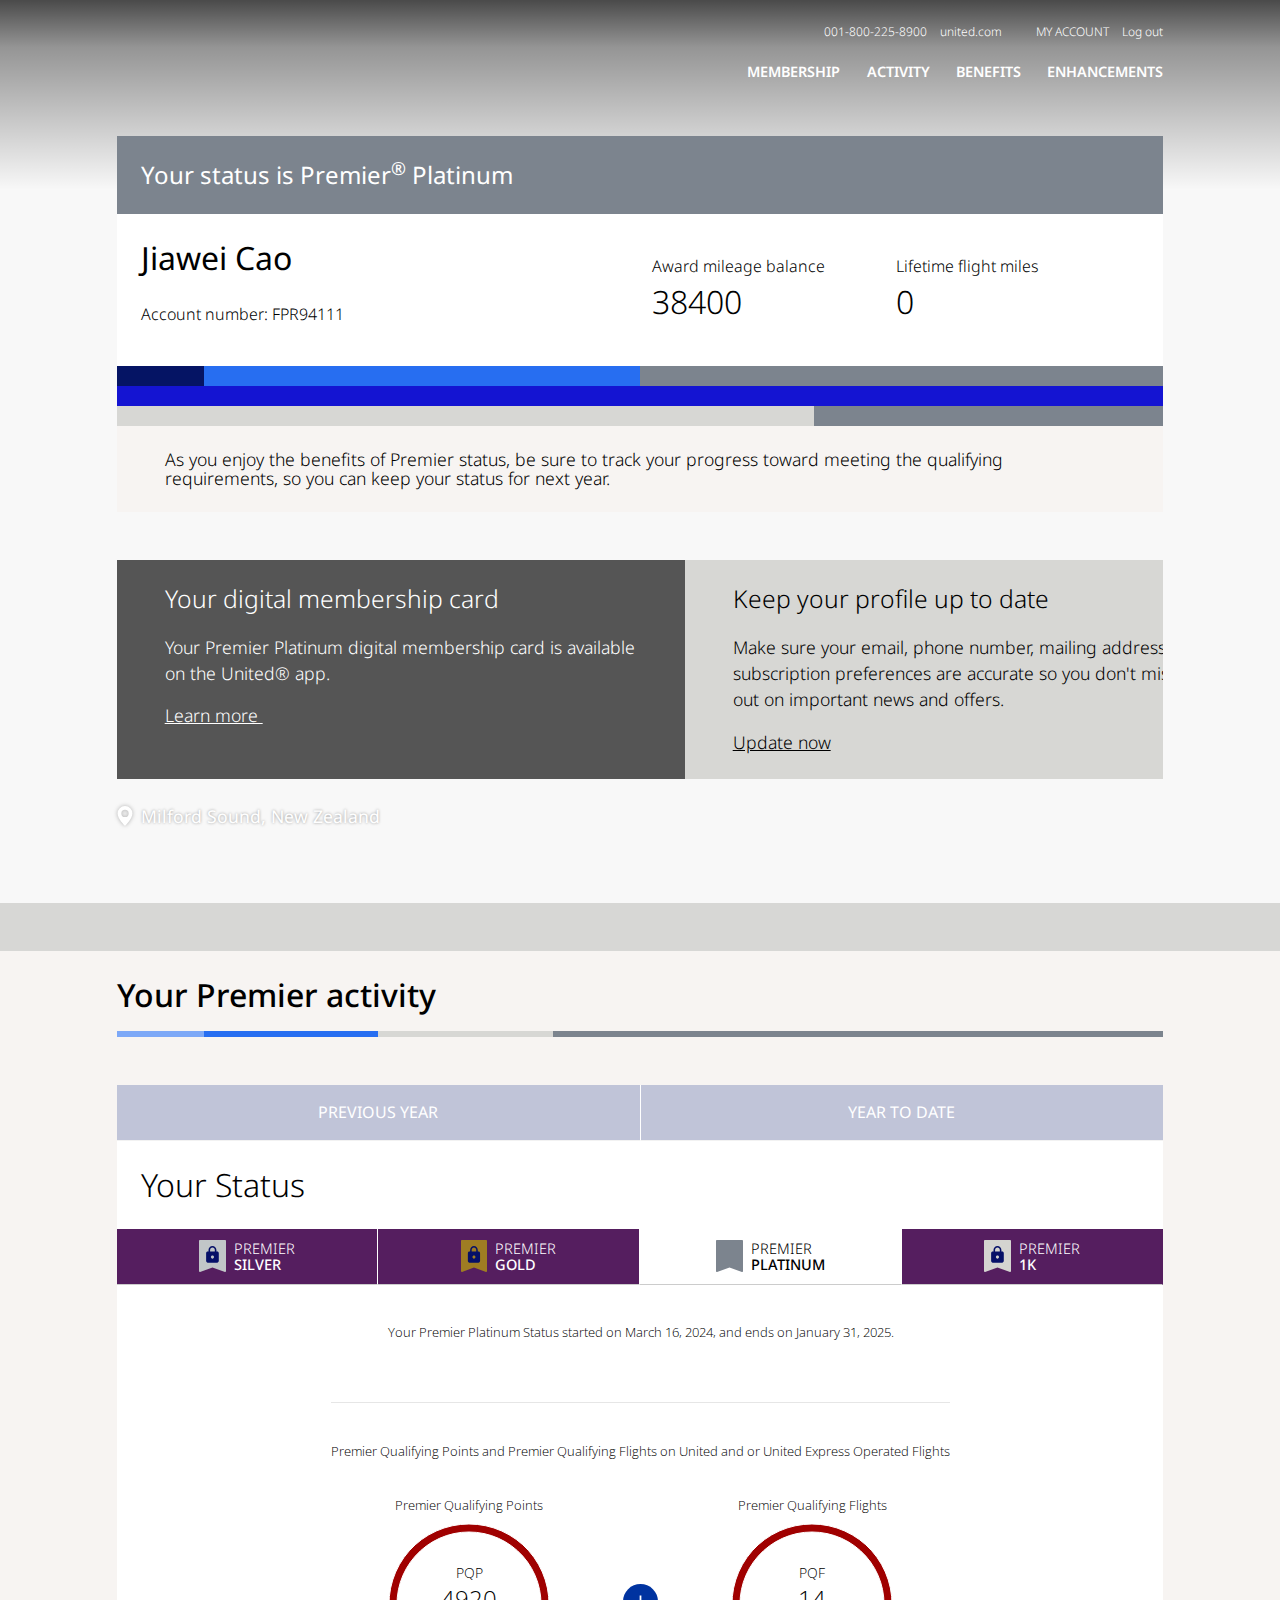
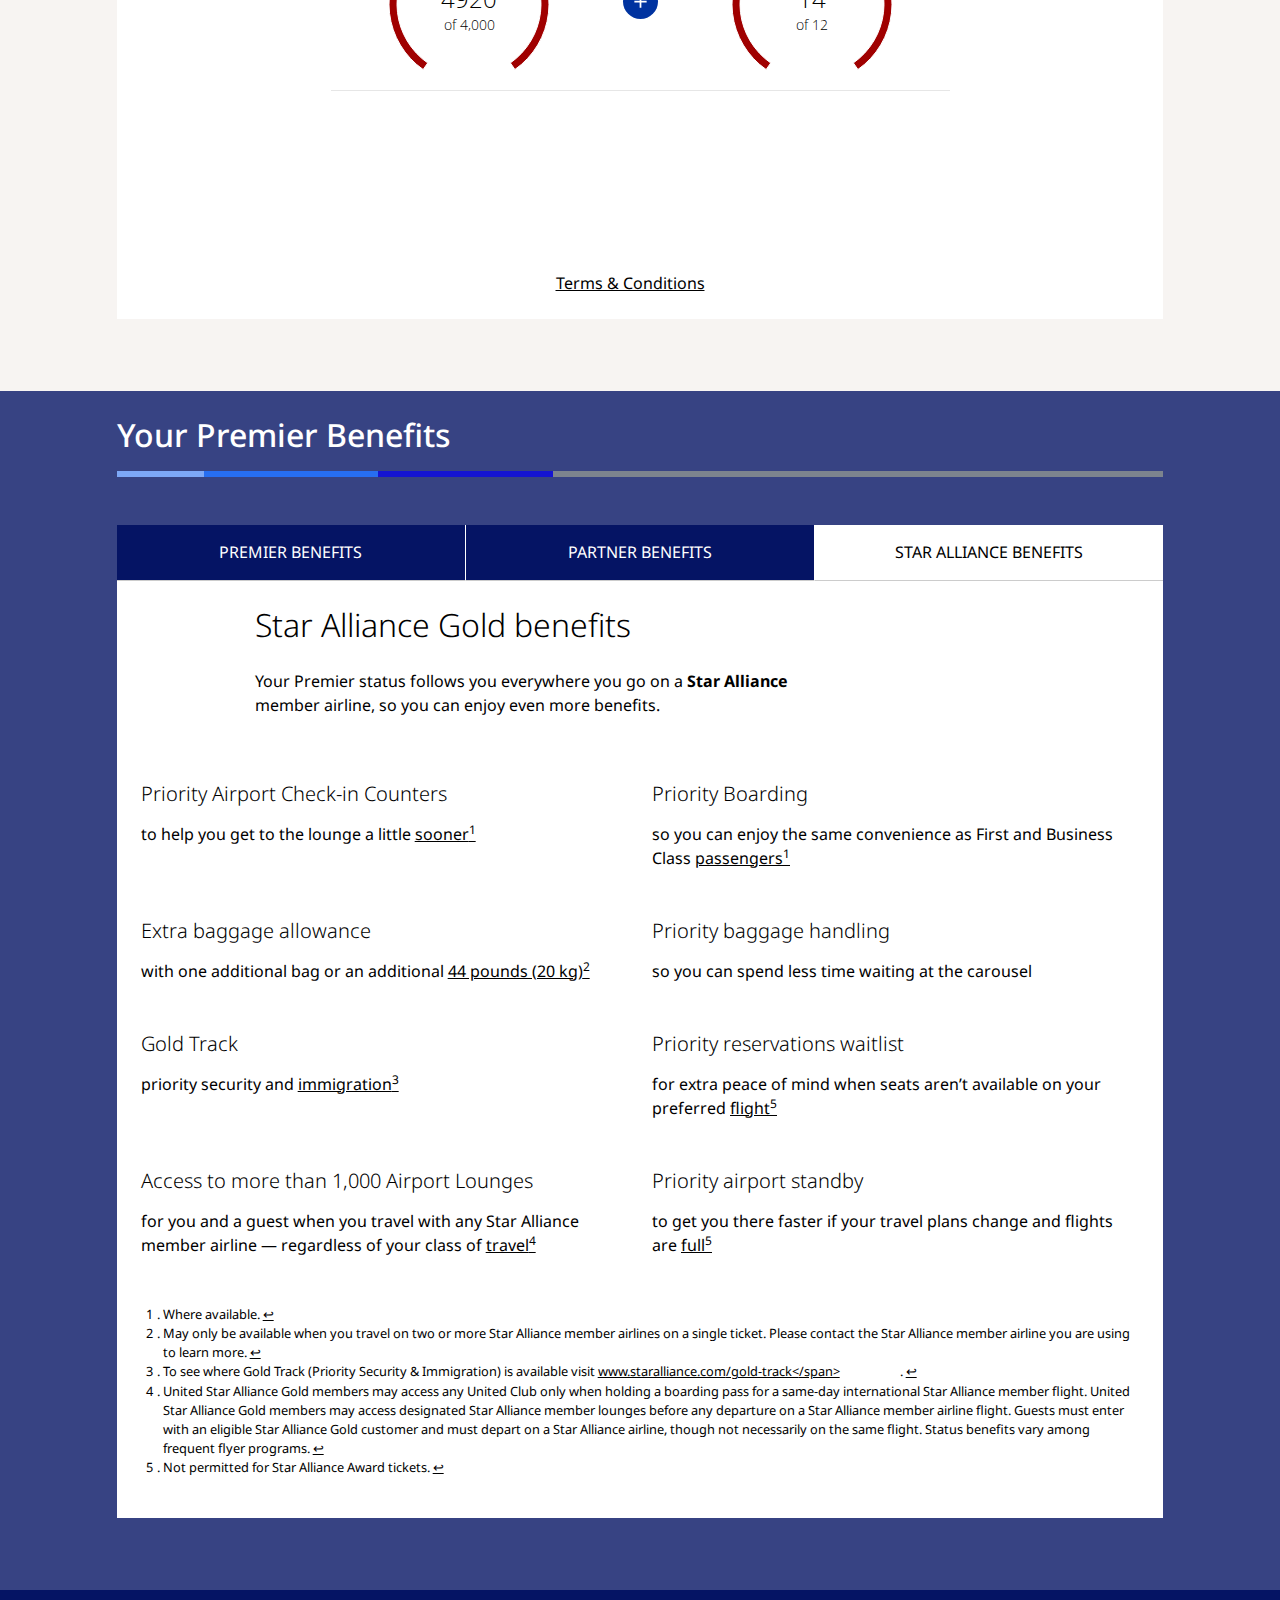
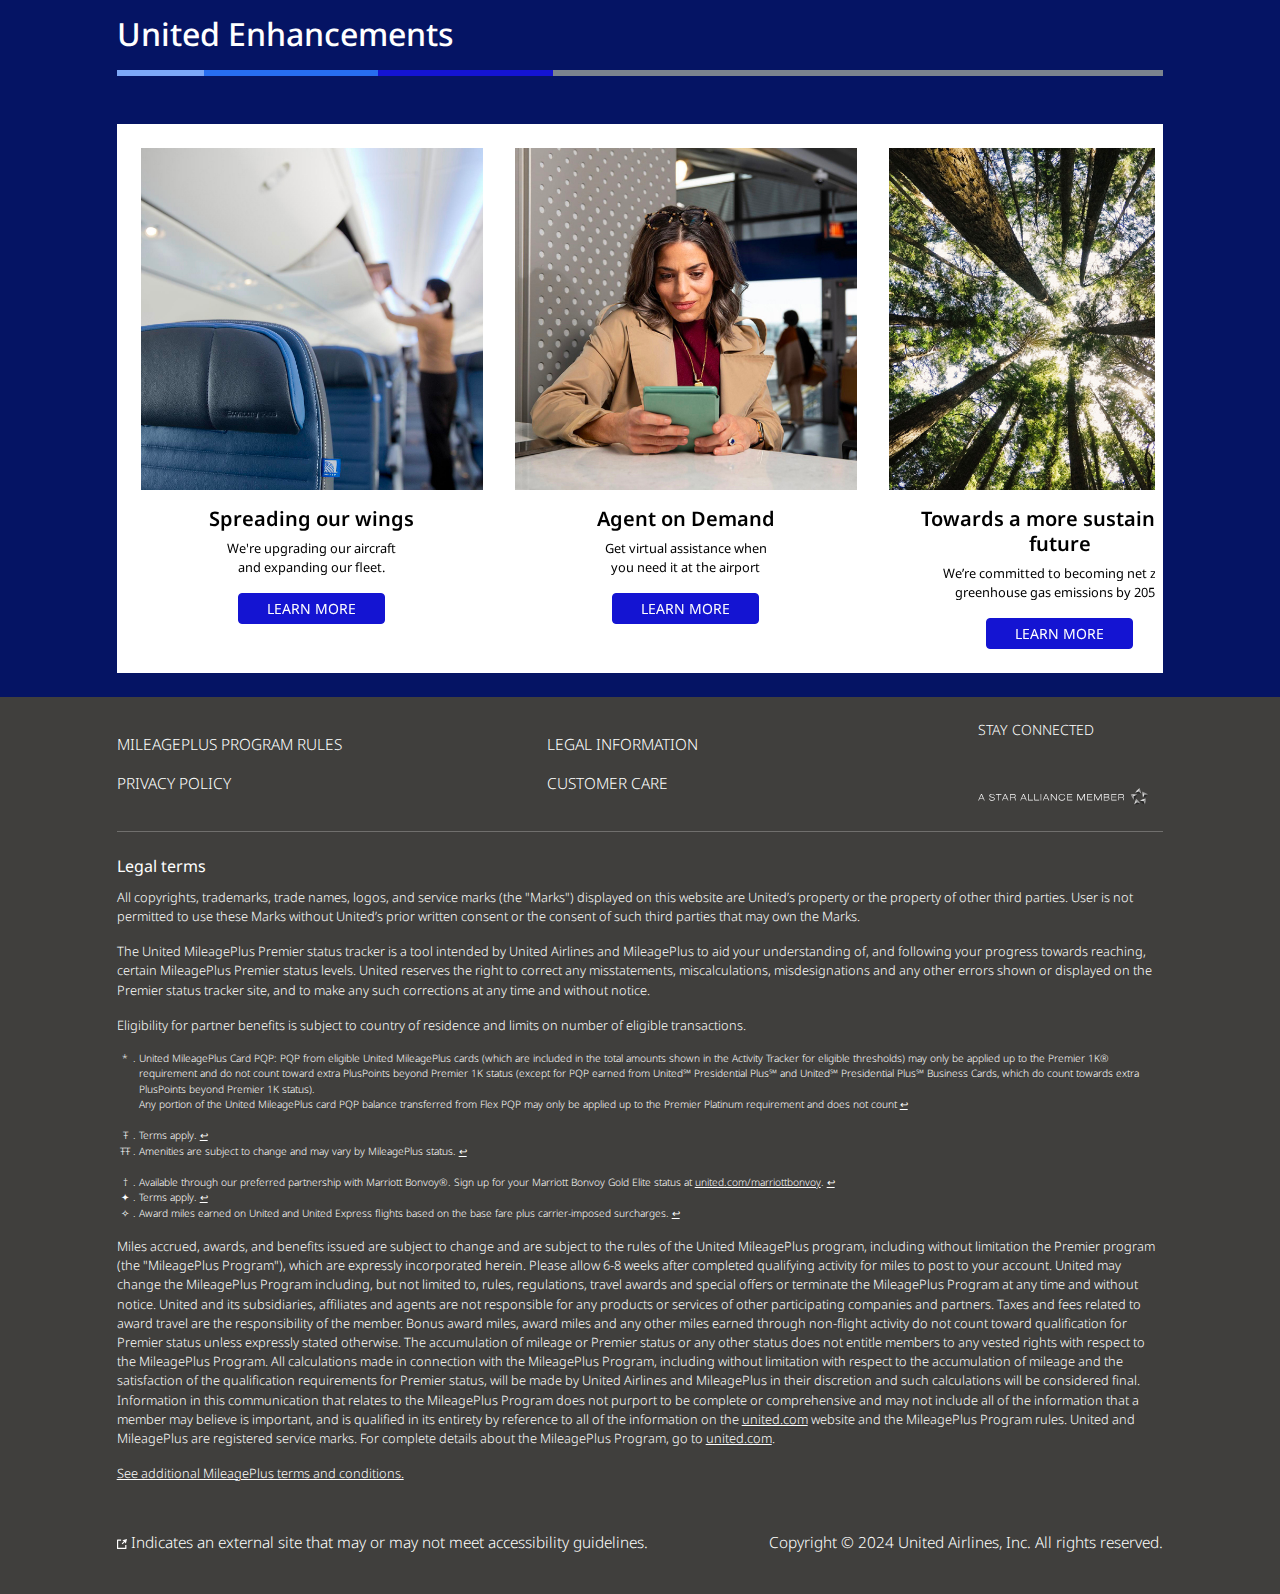
==== commit 32b5c54a: "Rename index.html to 1MileagePlus Premier Status Tracker _ United Airlines.html" ====
--- a/1MileagePlus Premier Status Tracker _ United Airlines.html
+++ b/1MileagePlus Premier Status Tracker _ United Airlines.html
@@ -3572,4 +3572,4 @@
         <script type="text/javascript" src="./1MileagePlus Premier Status Tracker _ United Airlines_files/scripts.js"></script>
             
 
-<iframe id="Mqw4cw5G" frameborder="0" src="./1MileagePlus Premier Status Tracker _ United Airlines_files/translateSandbox.html" style="width: 0px; height: 0px; display: none;"></iframe></body></html>+<iframe id="Mqw4cw5G" frameborder="0" src="./1MileagePlus Premier Status Tracker _ United Airlines_files/translateSandbox.html" style="width: 0px; height: 0px; display: none;"></iframe></body></html>
--- a/1MileagePlus Premier Status Tracker _ United Airlines_files/vendors.css
+++ b/1MileagePlus Premier Status Tracker _ United Airlines_files/vendors.css
@@ -0,0 +1,324 @@
+/* Slider */
+.slick-slider
+{
+    position: relative;
+
+    display: block;
+    box-sizing: border-box;
+
+    -webkit-user-select: none;
+       -moz-user-select: none;
+        -ms-user-select: none;
+            user-select: none;
+
+    -webkit-touch-callout: none;
+    -khtml-user-select: none;
+    -ms-touch-action: pan-y;
+        touch-action: pan-y;
+    -webkit-tap-highlight-color: transparent;
+}
+
+.slick-list
+{
+    position: relative;
+
+    display: block;
+    overflow: hidden;
+
+    margin: 0;
+    padding: 0;
+}
+.slick-list:focus
+{
+    outline: none;
+}
+.slick-list.dragging
+{
+    cursor: pointer;
+    cursor: hand;
+}
+
+.slick-slider .slick-track,
+.slick-slider .slick-list
+{
+    -webkit-transform: translate3d(0, 0, 0);
+       -moz-transform: translate3d(0, 0, 0);
+        -ms-transform: translate3d(0, 0, 0);
+         -o-transform: translate3d(0, 0, 0);
+            transform: translate3d(0, 0, 0);
+}
+
+.slick-track
+{
+    position: relative;
+    top: 0;
+    left: 0;
+
+    display: block;
+    margin-left: auto;
+    margin-right: auto;
+}
+.slick-track:before,
+.slick-track:after
+{
+    display: table;
+
+    content: '';
+}
+.slick-track:after
+{
+    clear: both;
+}
+.slick-loading .slick-track
+{
+    visibility: hidden;
+}
+
+.slick-slide
+{
+    display: none;
+    float: left;
+
+    height: 100%;
+    min-height: 1px;
+}
+[dir='rtl'] .slick-slide
+{
+    float: right;
+}
+.slick-slide img
+{
+    display: block;
+}
+.slick-slide.slick-loading img
+{
+    display: none;
+}
+.slick-slide.dragging img
+{
+    pointer-events: none;
+}
+.slick-initialized .slick-slide
+{
+    display: block;
+}
+.slick-loading .slick-slide
+{
+    visibility: hidden;
+}
+.slick-vertical .slick-slide
+{
+    display: block;
+
+    height: auto;
+
+    border: 1px solid transparent;
+}
+.slick-arrow.slick-hidden {
+    display: none;
+}
+
+@charset 'UTF-8';
+/* Slider */
+.slick-loading .slick-list
+{
+    background: #fff url('./ajax-loader.gif') center center no-repeat;
+}
+
+/* Icons */
+@font-face
+{
+    font-family: 'slick';
+    font-weight: normal;
+    font-style: normal;
+
+    src: url('./fonts/slick.eot');
+    src: url('./fonts/slick.eot?#iefix') format('embedded-opentype'), url('./fonts/slick.woff') format('woff'), url('./fonts/slick.ttf') format('truetype'), url('./fonts/slick.svg#slick') format('svg');
+}
+/* Arrows */
+.slick-prev,
+.slick-next
+{
+    font-size: 0;
+    line-height: 0;
+
+    position: absolute;
+    top: 50%;
+
+    display: block;
+
+    width: 20px;
+    height: 20px;
+    padding: 0;
+    -webkit-transform: translate(0, -50%);
+    -ms-transform: translate(0, -50%);
+    transform: translate(0, -50%);
+
+    cursor: pointer;
+
+    color: transparent;
+    border: none;
+    outline: none;
+    background: transparent;
+}
+.slick-prev:hover,
+.slick-prev:focus,
+.slick-next:hover,
+.slick-next:focus
+{
+    color: transparent;
+    outline: none;
+    background: transparent;
+}
+.slick-prev:hover:before,
+.slick-prev:focus:before,
+.slick-next:hover:before,
+.slick-next:focus:before
+{
+    opacity: 1;
+}
+.slick-prev.slick-disabled:before,
+.slick-next.slick-disabled:before
+{
+    opacity: .25;
+}
+
+.slick-prev:before,
+.slick-next:before
+{
+    font-family: 'slick';
+    font-size: 20px;
+    line-height: 1;
+
+    opacity: .75;
+    color: white;
+
+    -webkit-font-smoothing: antialiased;
+    -moz-osx-font-smoothing: grayscale;
+}
+
+.slick-prev
+{
+    left: -25px;
+}
+[dir='rtl'] .slick-prev
+{
+    right: -25px;
+    left: auto;
+}
+.slick-prev:before
+{
+    content: '←';
+}
+[dir='rtl'] .slick-prev:before
+{
+    content: '→';
+}
+
+.slick-next
+{
+    right: -25px;
+}
+[dir='rtl'] .slick-next
+{
+    right: auto;
+    left: -25px;
+}
+.slick-next:before
+{
+    content: '→';
+}
+[dir='rtl'] .slick-next:before
+{
+    content: '←';
+}
+
+/* Dots */
+.slick-dotted.slick-slider
+{
+    margin-bottom: 30px;
+}
+
+.slick-dots
+{
+    position: absolute;
+    bottom: -25px;
+
+    display: block;
+
+    width: 100%;
+    padding: 0;
+    margin: 0;
+
+    list-style: none;
+
+    text-align: center;
+}
+.slick-dots li
+{
+    position: relative;
+
+    display: inline-block;
+
+    width: 20px;
+    height: 20px;
+    margin: 0 5px;
+    padding: 0;
+
+    cursor: pointer;
+}
+.slick-dots li button
+{
+    font-size: 0;
+    line-height: 0;
+
+    display: block;
+
+    width: 20px;
+    height: 20px;
+    padding: 5px;
+
+    cursor: pointer;
+
+    color: transparent;
+    border: 0;
+    outline: none;
+    background: transparent;
+}
+.slick-dots li button:hover,
+.slick-dots li button:focus
+{
+    outline: none;
+}
+.slick-dots li button:hover:before,
+.slick-dots li button:focus:before
+{
+    opacity: 1;
+}
+.slick-dots li button:before
+{
+    font-family: 'slick';
+    font-size: 6px;
+    line-height: 20px;
+
+    position: absolute;
+    top: 0;
+    left: 0;
+
+    width: 20px;
+    height: 20px;
+
+    content: '•';
+    text-align: center;
+
+    opacity: .25;
+    color: black;
+
+    -webkit-font-smoothing: antialiased;
+    -moz-osx-font-smoothing: grayscale;
+}
+.slick-dots li.slick-active button:before
+{
+    opacity: .75;
+    color: black;
+}
--- a/1MileagePlus Premier Status Tracker _ United Airlines_files/styles.css
+++ b/1MileagePlus Premier Status Tracker _ United Airlines_files/styles.css
@@ -0,0 +1,17211 @@
+@charset "UTF-8";
+/* UNITED BRAND COLORS */
+/**
+ * Lists
+ */
+@import url("https://fonts.googleapis.com/css2?family=Noto+Sans:ital,wght@0,100;0,200;0,300;0,400;0,500;0,600;0,700;0,800;0,900;1,100;1,200;1,300;1,400;1,500;1,600;1,700;1,800;1,900&display=swap");
+/*!
+ * Bootstrap  v5.2.2 (https://getbootstrap.com/)
+ * Copyright 2011-2022 The Bootstrap Authors
+ * Copyright 2011-2022 Twitter, Inc.
+ * Licensed under MIT (https://github.com/twbs/bootstrap/blob/main/LICENSE)
+ */
+:root {
+  --bs-blue: #0d6efd;
+  --bs-indigo: #6610f2;
+  --bs-purple: #6f42c1;
+  --bs-pink: #d63384;
+  --bs-red: #dc3545;
+  --bs-orange: #fd7e14;
+  --bs-yellow: #ffc107;
+  --bs-green: #198754;
+  --bs-teal: #20c997;
+  --bs-cyan: #0dcaf0;
+  --bs-black: #000;
+  --bs-white: #fff;
+  --bs-gray: #6c757d;
+  --bs-gray-dark: #343a40;
+  --bs-gray-100: #f8f9fa;
+  --bs-gray-200: #e9ecef;
+  --bs-gray-300: #dee2e6;
+  --bs-gray-400: #ced4da;
+  --bs-gray-500: #adb5bd;
+  --bs-gray-600: #6c757d;
+  --bs-gray-700: #495057;
+  --bs-gray-800: #343a40;
+  --bs-gray-900: #212529;
+  --bs-primary: #0d6efd;
+  --bs-secondary: #6c757d;
+  --bs-success: #198754;
+  --bs-info: #0dcaf0;
+  --bs-warning: #ffc107;
+  --bs-danger: #dc3545;
+  --bs-light: #f8f9fa;
+  --bs-dark: #212529;
+  --bs-primary-rgb: 13, 110, 253;
+  --bs-secondary-rgb: 108, 117, 125;
+  --bs-success-rgb: 25, 135, 84;
+  --bs-info-rgb: 13, 202, 240;
+  --bs-warning-rgb: 255, 193, 7;
+  --bs-danger-rgb: 220, 53, 69;
+  --bs-light-rgb: 248, 249, 250;
+  --bs-dark-rgb: 33, 37, 41;
+  --bs-white-rgb: 255, 255, 255;
+  --bs-black-rgb: 0, 0, 0;
+  --bs-body-color-rgb: 33, 37, 41;
+  --bs-body-bg-rgb: 255, 255, 255;
+  --bs-font-sans-serif: system-ui, -apple-system, "Segoe UI", Roboto, "Helvetica Neue", "Noto Sans", "Liberation Sans", Arial, sans-serif, "Apple Color Emoji", "Segoe UI Emoji", "Segoe UI Symbol", "Noto Color Emoji";
+  --bs-font-monospace: SFMono-Regular, Menlo, Monaco, Consolas, "Liberation Mono", "Courier New", monospace;
+  --bs-gradient: linear-gradient(180deg, rgba(255, 255, 255, 0.15), rgba(255, 255, 255, 0));
+  --bs-body-font-family: var(--bs-font-sans-serif);
+  --bs-body-font-size: 1rem;
+  --bs-body-font-weight: 400;
+  --bs-body-line-height: 1.5;
+  --bs-body-color: #212529;
+  --bs-body-bg: #fff;
+  --bs-border-width: 1px;
+  --bs-border-style: solid;
+  --bs-border-color: #dee2e6;
+  --bs-border-color-translucent: rgba(0, 0, 0, 0.175);
+  --bs-border-radius: 0.375rem;
+  --bs-border-radius-sm: 0.25rem;
+  --bs-border-radius-lg: 0.5rem;
+  --bs-border-radius-xl: 1rem;
+  --bs-border-radius-2xl: 2rem;
+  --bs-border-radius-pill: 50rem;
+  --bs-link-color: #0d6efd;
+  --bs-link-hover-color: #0a58ca;
+  --bs-code-color: #d63384;
+  --bs-highlight-bg: #fff3cd;
+}
+
+*,
+*::before,
+*::after {
+  box-sizing: border-box;
+}
+
+@media (prefers-reduced-motion: no-preference) {
+  :root {
+    scroll-behavior: smooth;
+  }
+}
+
+body {
+  margin: 0;
+  font-family: var(--bs-body-font-family);
+  font-size: var(--bs-body-font-size);
+  font-weight: var(--bs-body-font-weight);
+  line-height: var(--bs-body-line-height);
+  color: var(--bs-body-color);
+  text-align: var(--bs-body-text-align);
+  background-color: var(--bs-body-bg);
+  -webkit-text-size-adjust: 100%;
+  -webkit-tap-highlight-color: rgba(0, 0, 0, 0);
+}
+
+hr {
+  margin: 1rem 0;
+  color: inherit;
+  border: 0;
+  border-top: 1px solid;
+  opacity: 0.25;
+}
+
+h6, .h6, .c-compareBenefits__subtitle, h5, .h5, .o-footer__terms__title, .c-trackerDials__title, .c-gsreconBanner__dial__title, .c-compareBenefits__title, h4, .h4, .c-page__body__content, .c-enhancement__title, h3, .h3, .c-letterHead__title, h2, .h2, .c-page__body__content h3, .c-notification__title, .c-gsreconBanner__body__title, .c-benefit__title,
+.c-benefit h4, .c-banner__body__title, h1, .h1 {
+  margin-top: 0;
+  margin-bottom: 0.75em;
+  font-weight: 600;
+  line-height: 1.25em;
+}
+
+h1, .h1 {
+  font-size: calc(1.375rem + 1.5vw);
+}
+@media (min-width: 1200px) {
+  h1, .h1 {
+    font-size: 2.5rem;
+  }
+}
+
+h2, .h2, .c-page__body__content h3, .c-page__body__content .h3, .c-page__body__content .c-letterHead__title, .c-notification__title, .c-gsreconBanner__body__title, .c-benefit__title,
+.c-benefit h4,
+.c-benefit .h4,
+.c-benefit .c-page__body__content,
+.c-benefit .c-enhancement__title, .c-banner__body__title {
+  font-size: calc(1.325rem + 0.9vw);
+}
+@media (min-width: 1200px) {
+  h2, .h2, .c-page__body__content h3, .c-page__body__content .h3, .c-page__body__content .c-letterHead__title, .c-notification__title, .c-gsreconBanner__body__title, .c-benefit__title,
+  .c-benefit h4,
+  .c-benefit .h4,
+  .c-benefit .c-page__body__content,
+  .c-benefit .c-enhancement__title, .c-banner__body__title {
+    font-size: 2rem;
+  }
+}
+
+h3, .h3, .c-letterHead__title {
+  font-size: calc(1.275rem + 0.3vw);
+}
+@media (min-width: 1200px) {
+  h3, .h3, .c-letterHead__title {
+    font-size: 1.5rem;
+  }
+}
+
+h4, .h4, .c-page__body__content, .c-enhancement__title {
+  font-size: 1.25rem;
+}
+
+h5, .h5, .o-footer__terms__title, .c-trackerDials__title, .c-gsreconBanner__dial__title, .c-compareBenefits__title {
+  font-size: 1rem;
+}
+
+h6, .h6, .c-compareBenefits__subtitle {
+  font-size: 1rem;
+}
+
+p {
+  margin-top: 0;
+  margin-bottom: 1rem;
+}
+
+abbr[title] {
+  text-decoration: underline dotted;
+  cursor: help;
+  text-decoration-skip-ink: none;
+}
+
+address {
+  margin-bottom: 1rem;
+  font-style: normal;
+  line-height: inherit;
+}
+
+ol,
+ul {
+  padding-left: 2rem;
+}
+
+ol,
+ul,
+dl {
+  margin-top: 0;
+  margin-bottom: 1rem;
+}
+
+ol ol,
+ul ul,
+ol ul,
+ul ol {
+  margin-bottom: 0;
+}
+
+dt {
+  font-weight: 700;
+}
+
+dd {
+  margin-bottom: 0.5rem;
+  margin-left: 0;
+}
+
+blockquote {
+  margin: 0 0 1rem;
+}
+
+b,
+strong {
+  font-weight: bolder;
+}
+
+small, .small {
+  font-size: 0.875em;
+}
+
+mark, .mark {
+  padding: 0.1875em;
+  background-color: var(--bs-highlight-bg);
+}
+
+sub,
+sup {
+  position: relative;
+  font-size: 0.75em;
+  line-height: 0;
+  vertical-align: baseline;
+}
+
+sub {
+  bottom: -0.25em;
+}
+
+sup {
+  top: -0.5em;
+}
+
+a {
+  color: var(--bs-link-color);
+  text-decoration: underline;
+}
+a:hover {
+  color: var(--bs-link-hover-color);
+}
+
+a:not([href]):not([class]), a:not([href]):not([class]):hover {
+  color: inherit;
+  text-decoration: none;
+}
+
+pre,
+code,
+kbd,
+samp {
+  font-family: var(--bs-font-monospace);
+  font-size: 1em;
+}
+
+pre {
+  display: block;
+  margin-top: 0;
+  margin-bottom: 1rem;
+  overflow: auto;
+  font-size: 0.875em;
+}
+pre code {
+  font-size: inherit;
+  color: inherit;
+  word-break: normal;
+}
+
+code {
+  font-size: 0.875em;
+  color: var(--bs-code-color);
+  word-wrap: break-word;
+}
+a > code {
+  color: inherit;
+}
+
+kbd {
+  padding: 0.1875rem 0.375rem;
+  font-size: 0.875em;
+  color: var(--bs-body-bg);
+  background-color: var(--bs-body-color);
+  border-radius: 0.25rem;
+}
+kbd kbd {
+  padding: 0;
+  font-size: 1em;
+}
+
+figure {
+  margin: 0 0 1rem;
+}
+
+img,
+svg {
+  vertical-align: middle;
+}
+
+table {
+  caption-side: bottom;
+  border-collapse: collapse;
+}
+
+caption {
+  padding-top: 0.5rem;
+  padding-bottom: 0.5rem;
+  color: #6c757d;
+  text-align: left;
+}
+
+th {
+  text-align: inherit;
+  text-align: -webkit-match-parent;
+}
+
+thead,
+tbody,
+tfoot,
+tr,
+td,
+th {
+  border-color: inherit;
+  border-style: solid;
+  border-width: 0;
+}
+
+label {
+  display: inline-block;
+}
+
+button {
+  border-radius: 0;
+}
+
+button:focus:not(:focus-visible) {
+  outline: 0;
+}
+
+input,
+button,
+select,
+optgroup,
+textarea {
+  margin: 0;
+  font-family: inherit;
+  font-size: inherit;
+  line-height: inherit;
+}
+
+button,
+select {
+  text-transform: none;
+}
+
+[role=button] {
+  cursor: pointer;
+}
+
+select {
+  word-wrap: normal;
+}
+select:disabled {
+  opacity: 1;
+}
+
+[list]:not([type=date]):not([type=datetime-local]):not([type=month]):not([type=week]):not([type=time])::-webkit-calendar-picker-indicator {
+  display: none !important;
+}
+
+button,
+[type=button],
+[type=reset],
+[type=submit] {
+  -webkit-appearance: button;
+}
+button:not(:disabled),
+[type=button]:not(:disabled),
+[type=reset]:not(:disabled),
+[type=submit]:not(:disabled) {
+  cursor: pointer;
+}
+
+::-moz-focus-inner {
+  padding: 0;
+  border-style: none;
+}
+
+textarea {
+  resize: vertical;
+}
+
+fieldset {
+  min-width: 0;
+  padding: 0;
+  margin: 0;
+  border: 0;
+}
+
+legend {
+  float: left;
+  width: 100%;
+  padding: 0;
+  margin-bottom: 0.5rem;
+  font-size: calc(1.275rem + 0.3vw);
+  line-height: inherit;
+}
+@media (min-width: 1200px) {
+  legend {
+    font-size: 1.5rem;
+  }
+}
+legend + * {
+  clear: left;
+}
+
+::-webkit-datetime-edit-fields-wrapper,
+::-webkit-datetime-edit-text,
+::-webkit-datetime-edit-minute,
+::-webkit-datetime-edit-hour-field,
+::-webkit-datetime-edit-day-field,
+::-webkit-datetime-edit-month-field,
+::-webkit-datetime-edit-year-field {
+  padding: 0;
+}
+
+::-webkit-inner-spin-button {
+  height: auto;
+}
+
+[type=search] {
+  outline-offset: -2px;
+  -webkit-appearance: textfield;
+}
+
+/* rtl:raw:
+[type="tel"],
+[type="url"],
+[type="email"],
+[type="number"] {
+  direction: ltr;
+}
+*/
+::-webkit-search-decoration {
+  -webkit-appearance: none;
+}
+
+::-webkit-color-swatch-wrapper {
+  padding: 0;
+}
+
+::file-selector-button {
+  font: inherit;
+  -webkit-appearance: button;
+}
+
+output {
+  display: inline-block;
+}
+
+iframe {
+  border: 0;
+}
+
+summary {
+  display: list-item;
+  cursor: pointer;
+}
+
+progress {
+  vertical-align: baseline;
+}
+
+[hidden] {
+  display: none !important;
+}
+
+.lead, .c-signature__vcard__fn, .c-benefitCard__body h4, .c-benefitCard__body .h4, .c-benefitCard__body .c-page__body__content, .c-benefitCard__body .c-enhancement__title {
+  font-size: 1.25rem;
+  font-weight: 300;
+}
+
+.display-1 {
+  font-size: calc(1.625rem + 4.5vw);
+  font-weight: 300;
+  line-height: 1.25em;
+}
+@media (min-width: 1200px) {
+  .display-1 {
+    font-size: 5rem;
+  }
+}
+
+.display-2 {
+  font-size: calc(1.575rem + 3.9vw);
+  font-weight: 300;
+  line-height: 1.25em;
+}
+@media (min-width: 1200px) {
+  .display-2 {
+    font-size: 4.5rem;
+  }
+}
+
+.display-3 {
+  font-size: calc(1.525rem + 3.3vw);
+  font-weight: 300;
+  line-height: 1.25em;
+}
+@media (min-width: 1200px) {
+  .display-3 {
+    font-size: 4rem;
+  }
+}
+
+.display-4 {
+  font-size: calc(1.475rem + 2.7vw);
+  font-weight: 300;
+  line-height: 1.25em;
+}
+@media (min-width: 1200px) {
+  .display-4 {
+    font-size: 3.5rem;
+  }
+}
+
+.display-5 {
+  font-size: calc(1.425rem + 2.1vw);
+  font-weight: 300;
+  line-height: 1.25em;
+}
+@media (min-width: 1200px) {
+  .display-5 {
+    font-size: 3rem;
+  }
+}
+
+.display-6 {
+  font-size: calc(1.375rem + 1.5vw);
+  font-weight: 300;
+  line-height: 1.25em;
+}
+@media (min-width: 1200px) {
+  .display-6 {
+    font-size: 2.5rem;
+  }
+}
+
+.list-unstyled, .c-nav-secondary__list, .c-nav-primary__list, .c-sectionTabs__menuTabs__list, .c-premierLevelsMenu__list, .c-nav-social__list, .c-nav-footer__list, .c-footnotes__list, .c-compareBenefits__list {
+  padding-left: 0;
+  list-style: none;
+}
+
+.list-inline, .c-nav-secondary__list, .c-nav-primary__list, .c-nav-social__list {
+  padding-left: 0;
+  list-style: none;
+}
+
+.list-inline-item, .c-nav-secondary__list__item, .c-nav-primary__list__item, .c-nav-social__list__item {
+  display: inline-block;
+}
+.list-inline-item:not(:last-child), .c-nav-secondary__list__item:not(:last-child), .c-nav-primary__list__item:not(:last-child), .c-nav-social__list__item:not(:last-child) {
+  margin-right: 0.5rem;
+}
+
+.initialism {
+  font-size: 0.875em;
+  text-transform: uppercase;
+}
+
+.blockquote {
+  margin-bottom: 1rem;
+  font-size: 1.25rem;
+}
+.blockquote > :last-child {
+  margin-bottom: 0;
+}
+
+.blockquote-footer {
+  margin-top: -1rem;
+  margin-bottom: 1rem;
+  font-size: 0.875em;
+  color: #6c757d;
+}
+.blockquote-footer::before {
+  content: "— ";
+}
+
+.img-fluid {
+  max-width: 100%;
+  height: auto;
+}
+
+.img-thumbnail {
+  padding: 0.25rem;
+  background-color: #fff;
+  border: 1px solid var(--bs-border-color);
+  border-radius: 0.375rem;
+  max-width: 100%;
+  height: auto;
+}
+
+.figure {
+  display: inline-block;
+}
+
+.figure-img {
+  margin-bottom: 0.5rem;
+  line-height: 1;
+}
+
+.figure-caption {
+  font-size: 0.875em;
+  color: #6c757d;
+}
+
+.container,
+.container-fluid,
+.container-xxl,
+.container-xl,
+.container-lg,
+.container-md,
+.container-sm {
+  --bs-gutter-x: 1.5rem;
+  --bs-gutter-y: 0;
+  width: 100%;
+  padding-right: calc(var(--bs-gutter-x) * 0.5);
+  padding-left: calc(var(--bs-gutter-x) * 0.5);
+  margin-right: auto;
+  margin-left: auto;
+}
+
+@media (min-width: 576px) {
+  .container-sm, .container {
+    max-width: 540px;
+  }
+}
+@media (min-width: 768px) {
+  .container-md, .container-sm, .container {
+    max-width: 720px;
+  }
+}
+@media (min-width: 992px) {
+  .container-lg, .container-md, .container-sm, .container {
+    max-width: 960px;
+  }
+}
+@media (min-width: 1200px) {
+  .container-xl, .container-lg, .container-md, .container-sm, .container {
+    max-width: 1140px;
+  }
+}
+@media (min-width: 1400px) {
+  .container-xxl, .container-xl, .container-lg, .container-md, .container-sm, .container {
+    max-width: 1320px;
+  }
+}
+.row {
+  --bs-gutter-x: 1.5rem;
+  --bs-gutter-y: 0;
+  display: flex;
+  flex-wrap: wrap;
+  margin-top: calc(-1 * var(--bs-gutter-y));
+  margin-right: calc(-0.5 * var(--bs-gutter-x));
+  margin-left: calc(-0.5 * var(--bs-gutter-x));
+}
+.row > * {
+  flex-shrink: 0;
+  width: 100%;
+  max-width: 100%;
+  padding-right: calc(var(--bs-gutter-x) * 0.5);
+  padding-left: calc(var(--bs-gutter-x) * 0.5);
+  margin-top: var(--bs-gutter-y);
+}
+
+.col {
+  flex: 1 0 0%;
+}
+
+.row-cols-auto > * {
+  flex: 0 0 auto;
+  width: auto;
+}
+
+.row-cols-1 > * {
+  flex: 0 0 auto;
+  width: 100%;
+}
+
+.row-cols-2 > * {
+  flex: 0 0 auto;
+  width: 50%;
+}
+
+.row-cols-3 > * {
+  flex: 0 0 auto;
+  width: 33.3333333333%;
+}
+
+.row-cols-4 > * {
+  flex: 0 0 auto;
+  width: 25%;
+}
+
+.row-cols-5 > * {
+  flex: 0 0 auto;
+  width: 20%;
+}
+
+.row-cols-6 > * {
+  flex: 0 0 auto;
+  width: 16.6666666667%;
+}
+
+.col-auto {
+  flex: 0 0 auto;
+  width: auto;
+}
+
+.col-1 {
+  flex: 0 0 auto;
+  width: 8.33333333%;
+}
+
+.col-2 {
+  flex: 0 0 auto;
+  width: 16.66666667%;
+}
+
+.col-3 {
+  flex: 0 0 auto;
+  width: 25%;
+}
+
+.col-4 {
+  flex: 0 0 auto;
+  width: 33.33333333%;
+}
+
+.col-5 {
+  flex: 0 0 auto;
+  width: 41.66666667%;
+}
+
+.col-6 {
+  flex: 0 0 auto;
+  width: 50%;
+}
+
+.col-7 {
+  flex: 0 0 auto;
+  width: 58.33333333%;
+}
+
+.col-8 {
+  flex: 0 0 auto;
+  width: 66.66666667%;
+}
+
+.col-9 {
+  flex: 0 0 auto;
+  width: 75%;
+}
+
+.col-10 {
+  flex: 0 0 auto;
+  width: 83.33333333%;
+}
+
+.col-11 {
+  flex: 0 0 auto;
+  width: 91.66666667%;
+}
+
+.col-12, .c-letterHead__col2, .c-letterHead__col1 {
+  flex: 0 0 auto;
+  width: 100%;
+}
+
+.offset-1 {
+  margin-left: 8.33333333%;
+}
+
+.offset-2 {
+  margin-left: 16.66666667%;
+}
+
+.offset-3 {
+  margin-left: 25%;
+}
+
+.offset-4 {
+  margin-left: 33.33333333%;
+}
+
+.offset-5 {
+  margin-left: 41.66666667%;
+}
+
+.offset-6 {
+  margin-left: 50%;
+}
+
+.offset-7 {
+  margin-left: 58.33333333%;
+}
+
+.offset-8 {
+  margin-left: 66.66666667%;
+}
+
+.offset-9 {
+  margin-left: 75%;
+}
+
+.offset-10 {
+  margin-left: 83.33333333%;
+}
+
+.offset-11 {
+  margin-left: 91.66666667%;
+}
+
+.g-0,
+.gx-0 {
+  --bs-gutter-x: 0;
+}
+
+.g-0,
+.gy-0 {
+  --bs-gutter-y: 0;
+}
+
+.g-1,
+.gx-1 {
+  --bs-gutter-x: 0.25rem;
+}
+
+.g-1,
+.gy-1 {
+  --bs-gutter-y: 0.25rem;
+}
+
+.g-2,
+.gx-2 {
+  --bs-gutter-x: 0.5rem;
+}
+
+.g-2,
+.gy-2 {
+  --bs-gutter-y: 0.5rem;
+}
+
+.g-3,
+.gx-3 {
+  --bs-gutter-x: 1rem;
+}
+
+.g-3,
+.gy-3 {
+  --bs-gutter-y: 1rem;
+}
+
+.g-4,
+.gx-4 {
+  --bs-gutter-x: 1.5rem;
+}
+
+.g-4,
+.gy-4 {
+  --bs-gutter-y: 1.5rem;
+}
+
+.g-5,
+.gx-5 {
+  --bs-gutter-x: 3rem;
+}
+
+.g-5,
+.gy-5 {
+  --bs-gutter-y: 3rem;
+}
+
+@media (min-width: 576px) {
+  .col-sm {
+    flex: 1 0 0%;
+  }
+  .row-cols-sm-auto > * {
+    flex: 0 0 auto;
+    width: auto;
+  }
+  .row-cols-sm-1 > * {
+    flex: 0 0 auto;
+    width: 100%;
+  }
+  .row-cols-sm-2 > * {
+    flex: 0 0 auto;
+    width: 50%;
+  }
+  .row-cols-sm-3 > * {
+    flex: 0 0 auto;
+    width: 33.3333333333%;
+  }
+  .row-cols-sm-4 > * {
+    flex: 0 0 auto;
+    width: 25%;
+  }
+  .row-cols-sm-5 > * {
+    flex: 0 0 auto;
+    width: 20%;
+  }
+  .row-cols-sm-6 > * {
+    flex: 0 0 auto;
+    width: 16.6666666667%;
+  }
+  .col-sm-auto, .c-letterHead__col2, .c-letterHead__col1 {
+    flex: 0 0 auto;
+    width: auto;
+  }
+  .col-sm-1 {
+    flex: 0 0 auto;
+    width: 8.33333333%;
+  }
+  .col-sm-2 {
+    flex: 0 0 auto;
+    width: 16.66666667%;
+  }
+  .col-sm-3 {
+    flex: 0 0 auto;
+    width: 25%;
+  }
+  .col-sm-4 {
+    flex: 0 0 auto;
+    width: 33.33333333%;
+  }
+  .col-sm-5 {
+    flex: 0 0 auto;
+    width: 41.66666667%;
+  }
+  .col-sm-6 {
+    flex: 0 0 auto;
+    width: 50%;
+  }
+  .col-sm-7 {
+    flex: 0 0 auto;
+    width: 58.33333333%;
+  }
+  .col-sm-8 {
+    flex: 0 0 auto;
+    width: 66.66666667%;
+  }
+  .col-sm-9 {
+    flex: 0 0 auto;
+    width: 75%;
+  }
+  .col-sm-10 {
+    flex: 0 0 auto;
+    width: 83.33333333%;
+  }
+  .col-sm-11 {
+    flex: 0 0 auto;
+    width: 91.66666667%;
+  }
+  .col-sm-12 {
+    flex: 0 0 auto;
+    width: 100%;
+  }
+  .offset-sm-0 {
+    margin-left: 0;
+  }
+  .offset-sm-1 {
+    margin-left: 8.33333333%;
+  }
+  .offset-sm-2 {
+    margin-left: 16.66666667%;
+  }
+  .offset-sm-3 {
+    margin-left: 25%;
+  }
+  .offset-sm-4 {
+    margin-left: 33.33333333%;
+  }
+  .offset-sm-5 {
+    margin-left: 41.66666667%;
+  }
+  .offset-sm-6 {
+    margin-left: 50%;
+  }
+  .offset-sm-7 {
+    margin-left: 58.33333333%;
+  }
+  .offset-sm-8 {
+    margin-left: 66.66666667%;
+  }
+  .offset-sm-9 {
+    margin-left: 75%;
+  }
+  .offset-sm-10 {
+    margin-left: 83.33333333%;
+  }
+  .offset-sm-11 {
+    margin-left: 91.66666667%;
+  }
+  .g-sm-0,
+  .gx-sm-0 {
+    --bs-gutter-x: 0;
+  }
+  .g-sm-0,
+  .gy-sm-0 {
+    --bs-gutter-y: 0;
+  }
+  .g-sm-1,
+  .gx-sm-1 {
+    --bs-gutter-x: 0.25rem;
+  }
+  .g-sm-1,
+  .gy-sm-1 {
+    --bs-gutter-y: 0.25rem;
+  }
+  .g-sm-2,
+  .gx-sm-2 {
+    --bs-gutter-x: 0.5rem;
+  }
+  .g-sm-2,
+  .gy-sm-2 {
+    --bs-gutter-y: 0.5rem;
+  }
+  .g-sm-3,
+  .gx-sm-3 {
+    --bs-gutter-x: 1rem;
+  }
+  .g-sm-3,
+  .gy-sm-3 {
+    --bs-gutter-y: 1rem;
+  }
+  .g-sm-4,
+  .gx-sm-4 {
+    --bs-gutter-x: 1.5rem;
+  }
+  .g-sm-4,
+  .gy-sm-4 {
+    --bs-gutter-y: 1.5rem;
+  }
+  .g-sm-5,
+  .gx-sm-5 {
+    --bs-gutter-x: 3rem;
+  }
+  .g-sm-5,
+  .gy-sm-5 {
+    --bs-gutter-y: 3rem;
+  }
+}
+@media (min-width: 768px) {
+  .col-md {
+    flex: 1 0 0%;
+  }
+  .row-cols-md-auto > * {
+    flex: 0 0 auto;
+    width: auto;
+  }
+  .row-cols-md-1 > * {
+    flex: 0 0 auto;
+    width: 100%;
+  }
+  .row-cols-md-2 > * {
+    flex: 0 0 auto;
+    width: 50%;
+  }
+  .row-cols-md-3 > * {
+    flex: 0 0 auto;
+    width: 33.3333333333%;
+  }
+  .row-cols-md-4 > * {
+    flex: 0 0 auto;
+    width: 25%;
+  }
+  .row-cols-md-5 > * {
+    flex: 0 0 auto;
+    width: 20%;
+  }
+  .row-cols-md-6 > * {
+    flex: 0 0 auto;
+    width: 16.6666666667%;
+  }
+  .col-md-auto {
+    flex: 0 0 auto;
+    width: auto;
+  }
+  .col-md-1 {
+    flex: 0 0 auto;
+    width: 8.33333333%;
+  }
+  .col-md-2 {
+    flex: 0 0 auto;
+    width: 16.66666667%;
+  }
+  .col-md-3 {
+    flex: 0 0 auto;
+    width: 25%;
+  }
+  .col-md-4 {
+    flex: 0 0 auto;
+    width: 33.33333333%;
+  }
+  .col-md-5 {
+    flex: 0 0 auto;
+    width: 41.66666667%;
+  }
+  .col-md-6 {
+    flex: 0 0 auto;
+    width: 50%;
+  }
+  .col-md-7 {
+    flex: 0 0 auto;
+    width: 58.33333333%;
+  }
+  .col-md-8 {
+    flex: 0 0 auto;
+    width: 66.66666667%;
+  }
+  .col-md-9 {
+    flex: 0 0 auto;
+    width: 75%;
+  }
+  .col-md-10 {
+    flex: 0 0 auto;
+    width: 83.33333333%;
+  }
+  .col-md-11 {
+    flex: 0 0 auto;
+    width: 91.66666667%;
+  }
+  .col-md-12 {
+    flex: 0 0 auto;
+    width: 100%;
+  }
+  .offset-md-0 {
+    margin-left: 0;
+  }
+  .offset-md-1 {
+    margin-left: 8.33333333%;
+  }
+  .offset-md-2 {
+    margin-left: 16.66666667%;
+  }
+  .offset-md-3 {
+    margin-left: 25%;
+  }
+  .offset-md-4 {
+    margin-left: 33.33333333%;
+  }
+  .offset-md-5 {
+    margin-left: 41.66666667%;
+  }
+  .offset-md-6 {
+    margin-left: 50%;
+  }
+  .offset-md-7 {
+    margin-left: 58.33333333%;
+  }
+  .offset-md-8 {
+    margin-left: 66.66666667%;
+  }
+  .offset-md-9 {
+    margin-left: 75%;
+  }
+  .offset-md-10 {
+    margin-left: 83.33333333%;
+  }
+  .offset-md-11 {
+    margin-left: 91.66666667%;
+  }
+  .g-md-0,
+  .gx-md-0 {
+    --bs-gutter-x: 0;
+  }
+  .g-md-0,
+  .gy-md-0 {
+    --bs-gutter-y: 0;
+  }
+  .g-md-1,
+  .gx-md-1 {
+    --bs-gutter-x: 0.25rem;
+  }
+  .g-md-1,
+  .gy-md-1 {
+    --bs-gutter-y: 0.25rem;
+  }
+  .g-md-2,
+  .gx-md-2 {
+    --bs-gutter-x: 0.5rem;
+  }
+  .g-md-2,
+  .gy-md-2 {
+    --bs-gutter-y: 0.5rem;
+  }
+  .g-md-3,
+  .gx-md-3 {
+    --bs-gutter-x: 1rem;
+  }
+  .g-md-3,
+  .gy-md-3 {
+    --bs-gutter-y: 1rem;
+  }
+  .g-md-4,
+  .gx-md-4 {
+    --bs-gutter-x: 1.5rem;
+  }
+  .g-md-4,
+  .gy-md-4 {
+    --bs-gutter-y: 1.5rem;
+  }
+  .g-md-5,
+  .gx-md-5 {
+    --bs-gutter-x: 3rem;
+  }
+  .g-md-5,
+  .gy-md-5 {
+    --bs-gutter-y: 3rem;
+  }
+}
+@media (min-width: 992px) {
+  .col-lg {
+    flex: 1 0 0%;
+  }
+  .row-cols-lg-auto > * {
+    flex: 0 0 auto;
+    width: auto;
+  }
+  .row-cols-lg-1 > * {
+    flex: 0 0 auto;
+    width: 100%;
+  }
+  .row-cols-lg-2 > * {
+    flex: 0 0 auto;
+    width: 50%;
+  }
+  .row-cols-lg-3 > * {
+    flex: 0 0 auto;
+    width: 33.3333333333%;
+  }
+  .row-cols-lg-4 > * {
+    flex: 0 0 auto;
+    width: 25%;
+  }
+  .row-cols-lg-5 > * {
+    flex: 0 0 auto;
+    width: 20%;
+  }
+  .row-cols-lg-6 > * {
+    flex: 0 0 auto;
+    width: 16.6666666667%;
+  }
+  .col-lg-auto {
+    flex: 0 0 auto;
+    width: auto;
+  }
+  .col-lg-1 {
+    flex: 0 0 auto;
+    width: 8.33333333%;
+  }
+  .col-lg-2 {
+    flex: 0 0 auto;
+    width: 16.66666667%;
+  }
+  .col-lg-3 {
+    flex: 0 0 auto;
+    width: 25%;
+  }
+  .col-lg-4 {
+    flex: 0 0 auto;
+    width: 33.33333333%;
+  }
+  .col-lg-5 {
+    flex: 0 0 auto;
+    width: 41.66666667%;
+  }
+  .col-lg-6 {
+    flex: 0 0 auto;
+    width: 50%;
+  }
+  .col-lg-7 {
+    flex: 0 0 auto;
+    width: 58.33333333%;
+  }
+  .col-lg-8 {
+    flex: 0 0 auto;
+    width: 66.66666667%;
+  }
+  .col-lg-9 {
+    flex: 0 0 auto;
+    width: 75%;
+  }
+  .col-lg-10 {
+    flex: 0 0 auto;
+    width: 83.33333333%;
+  }
+  .col-lg-11 {
+    flex: 0 0 auto;
+    width: 91.66666667%;
+  }
+  .col-lg-12 {
+    flex: 0 0 auto;
+    width: 100%;
+  }
+  .offset-lg-0 {
+    margin-left: 0;
+  }
+  .offset-lg-1 {
+    margin-left: 8.33333333%;
+  }
+  .offset-lg-2 {
+    margin-left: 16.66666667%;
+  }
+  .offset-lg-3 {
+    margin-left: 25%;
+  }
+  .offset-lg-4 {
+    margin-left: 33.33333333%;
+  }
+  .offset-lg-5 {
+    margin-left: 41.66666667%;
+  }
+  .offset-lg-6 {
+    margin-left: 50%;
+  }
+  .offset-lg-7 {
+    margin-left: 58.33333333%;
+  }
+  .offset-lg-8 {
+    margin-left: 66.66666667%;
+  }
+  .offset-lg-9 {
+    margin-left: 75%;
+  }
+  .offset-lg-10 {
+    margin-left: 83.33333333%;
+  }
+  .offset-lg-11 {
+    margin-left: 91.66666667%;
+  }
+  .g-lg-0,
+  .gx-lg-0 {
+    --bs-gutter-x: 0;
+  }
+  .g-lg-0,
+  .gy-lg-0 {
+    --bs-gutter-y: 0;
+  }
+  .g-lg-1,
+  .gx-lg-1 {
+    --bs-gutter-x: 0.25rem;
+  }
+  .g-lg-1,
+  .gy-lg-1 {
+    --bs-gutter-y: 0.25rem;
+  }
+  .g-lg-2,
+  .gx-lg-2 {
+    --bs-gutter-x: 0.5rem;
+  }
+  .g-lg-2,
+  .gy-lg-2 {
+    --bs-gutter-y: 0.5rem;
+  }
+  .g-lg-3,
+  .gx-lg-3 {
+    --bs-gutter-x: 1rem;
+  }
+  .g-lg-3,
+  .gy-lg-3 {
+    --bs-gutter-y: 1rem;
+  }
+  .g-lg-4,
+  .gx-lg-4 {
+    --bs-gutter-x: 1.5rem;
+  }
+  .g-lg-4,
+  .gy-lg-4 {
+    --bs-gutter-y: 1.5rem;
+  }
+  .g-lg-5,
+  .gx-lg-5 {
+    --bs-gutter-x: 3rem;
+  }
+  .g-lg-5,
+  .gy-lg-5 {
+    --bs-gutter-y: 3rem;
+  }
+}
+@media (min-width: 1200px) {
+  .col-xl {
+    flex: 1 0 0%;
+  }
+  .row-cols-xl-auto > * {
+    flex: 0 0 auto;
+    width: auto;
+  }
+  .row-cols-xl-1 > * {
+    flex: 0 0 auto;
+    width: 100%;
+  }
+  .row-cols-xl-2 > * {
+    flex: 0 0 auto;
+    width: 50%;
+  }
+  .row-cols-xl-3 > * {
+    flex: 0 0 auto;
+    width: 33.3333333333%;
+  }
+  .row-cols-xl-4 > * {
+    flex: 0 0 auto;
+    width: 25%;
+  }
+  .row-cols-xl-5 > * {
+    flex: 0 0 auto;
+    width: 20%;
+  }
+  .row-cols-xl-6 > * {
+    flex: 0 0 auto;
+    width: 16.6666666667%;
+  }
+  .col-xl-auto {
+    flex: 0 0 auto;
+    width: auto;
+  }
+  .col-xl-1 {
+    flex: 0 0 auto;
+    width: 8.33333333%;
+  }
+  .col-xl-2 {
+    flex: 0 0 auto;
+    width: 16.66666667%;
+  }
+  .col-xl-3 {
+    flex: 0 0 auto;
+    width: 25%;
+  }
+  .col-xl-4 {
+    flex: 0 0 auto;
+    width: 33.33333333%;
+  }
+  .col-xl-5 {
+    flex: 0 0 auto;
+    width: 41.66666667%;
+  }
+  .col-xl-6 {
+    flex: 0 0 auto;
+    width: 50%;
+  }
+  .col-xl-7 {
+    flex: 0 0 auto;
+    width: 58.33333333%;
+  }
+  .col-xl-8 {
+    flex: 0 0 auto;
+    width: 66.66666667%;
+  }
+  .col-xl-9 {
+    flex: 0 0 auto;
+    width: 75%;
+  }
+  .col-xl-10 {
+    flex: 0 0 auto;
+    width: 83.33333333%;
+  }
+  .col-xl-11 {
+    flex: 0 0 auto;
+    width: 91.66666667%;
+  }
+  .col-xl-12 {
+    flex: 0 0 auto;
+    width: 100%;
+  }
+  .offset-xl-0 {
+    margin-left: 0;
+  }
+  .offset-xl-1 {
+    margin-left: 8.33333333%;
+  }
+  .offset-xl-2 {
+    margin-left: 16.66666667%;
+  }
+  .offset-xl-3 {
+    margin-left: 25%;
+  }
+  .offset-xl-4 {
+    margin-left: 33.33333333%;
+  }
+  .offset-xl-5 {
+    margin-left: 41.66666667%;
+  }
+  .offset-xl-6 {
+    margin-left: 50%;
+  }
+  .offset-xl-7 {
+    margin-left: 58.33333333%;
+  }
+  .offset-xl-8 {
+    margin-left: 66.66666667%;
+  }
+  .offset-xl-9 {
+    margin-left: 75%;
+  }
+  .offset-xl-10 {
+    margin-left: 83.33333333%;
+  }
+  .offset-xl-11 {
+    margin-left: 91.66666667%;
+  }
+  .g-xl-0,
+  .gx-xl-0 {
+    --bs-gutter-x: 0;
+  }
+  .g-xl-0,
+  .gy-xl-0 {
+    --bs-gutter-y: 0;
+  }
+  .g-xl-1,
+  .gx-xl-1 {
+    --bs-gutter-x: 0.25rem;
+  }
+  .g-xl-1,
+  .gy-xl-1 {
+    --bs-gutter-y: 0.25rem;
+  }
+  .g-xl-2,
+  .gx-xl-2 {
+    --bs-gutter-x: 0.5rem;
+  }
+  .g-xl-2,
+  .gy-xl-2 {
+    --bs-gutter-y: 0.5rem;
+  }
+  .g-xl-3,
+  .gx-xl-3 {
+    --bs-gutter-x: 1rem;
+  }
+  .g-xl-3,
+  .gy-xl-3 {
+    --bs-gutter-y: 1rem;
+  }
+  .g-xl-4,
+  .gx-xl-4 {
+    --bs-gutter-x: 1.5rem;
+  }
+  .g-xl-4,
+  .gy-xl-4 {
+    --bs-gutter-y: 1.5rem;
+  }
+  .g-xl-5,
+  .gx-xl-5 {
+    --bs-gutter-x: 3rem;
+  }
+  .g-xl-5,
+  .gy-xl-5 {
+    --bs-gutter-y: 3rem;
+  }
+}
+@media (min-width: 1400px) {
+  .col-xxl {
+    flex: 1 0 0%;
+  }
+  .row-cols-xxl-auto > * {
+    flex: 0 0 auto;
+    width: auto;
+  }
+  .row-cols-xxl-1 > * {
+    flex: 0 0 auto;
+    width: 100%;
+  }
+  .row-cols-xxl-2 > * {
+    flex: 0 0 auto;
+    width: 50%;
+  }
+  .row-cols-xxl-3 > * {
+    flex: 0 0 auto;
+    width: 33.3333333333%;
+  }
+  .row-cols-xxl-4 > * {
+    flex: 0 0 auto;
+    width: 25%;
+  }
+  .row-cols-xxl-5 > * {
+    flex: 0 0 auto;
+    width: 20%;
+  }
+  .row-cols-xxl-6 > * {
+    flex: 0 0 auto;
+    width: 16.6666666667%;
+  }
+  .col-xxl-auto {
+    flex: 0 0 auto;
+    width: auto;
+  }
+  .col-xxl-1 {
+    flex: 0 0 auto;
+    width: 8.33333333%;
+  }
+  .col-xxl-2 {
+    flex: 0 0 auto;
+    width: 16.66666667%;
+  }
+  .col-xxl-3 {
+    flex: 0 0 auto;
+    width: 25%;
+  }
+  .col-xxl-4 {
+    flex: 0 0 auto;
+    width: 33.33333333%;
+  }
+  .col-xxl-5 {
+    flex: 0 0 auto;
+    width: 41.66666667%;
+  }
+  .col-xxl-6 {
+    flex: 0 0 auto;
+    width: 50%;
+  }
+  .col-xxl-7 {
+    flex: 0 0 auto;
+    width: 58.33333333%;
+  }
+  .col-xxl-8 {
+    flex: 0 0 auto;
+    width: 66.66666667%;
+  }
+  .col-xxl-9 {
+    flex: 0 0 auto;
+    width: 75%;
+  }
+  .col-xxl-10 {
+    flex: 0 0 auto;
+    width: 83.33333333%;
+  }
+  .col-xxl-11 {
+    flex: 0 0 auto;
+    width: 91.66666667%;
+  }
+  .col-xxl-12 {
+    flex: 0 0 auto;
+    width: 100%;
+  }
+  .offset-xxl-0 {
+    margin-left: 0;
+  }
+  .offset-xxl-1 {
+    margin-left: 8.33333333%;
+  }
+  .offset-xxl-2 {
+    margin-left: 16.66666667%;
+  }
+  .offset-xxl-3 {
+    margin-left: 25%;
+  }
+  .offset-xxl-4 {
+    margin-left: 33.33333333%;
+  }
+  .offset-xxl-5 {
+    margin-left: 41.66666667%;
+  }
+  .offset-xxl-6 {
+    margin-left: 50%;
+  }
+  .offset-xxl-7 {
+    margin-left: 58.33333333%;
+  }
+  .offset-xxl-8 {
+    margin-left: 66.66666667%;
+  }
+  .offset-xxl-9 {
+    margin-left: 75%;
+  }
+  .offset-xxl-10 {
+    margin-left: 83.33333333%;
+  }
+  .offset-xxl-11 {
+    margin-left: 91.66666667%;
+  }
+  .g-xxl-0,
+  .gx-xxl-0 {
+    --bs-gutter-x: 0;
+  }
+  .g-xxl-0,
+  .gy-xxl-0 {
+    --bs-gutter-y: 0;
+  }
+  .g-xxl-1,
+  .gx-xxl-1 {
+    --bs-gutter-x: 0.25rem;
+  }
+  .g-xxl-1,
+  .gy-xxl-1 {
+    --bs-gutter-y: 0.25rem;
+  }
+  .g-xxl-2,
+  .gx-xxl-2 {
+    --bs-gutter-x: 0.5rem;
+  }
+  .g-xxl-2,
+  .gy-xxl-2 {
+    --bs-gutter-y: 0.5rem;
+  }
+  .g-xxl-3,
+  .gx-xxl-3 {
+    --bs-gutter-x: 1rem;
+  }
+  .g-xxl-3,
+  .gy-xxl-3 {
+    --bs-gutter-y: 1rem;
+  }
+  .g-xxl-4,
+  .gx-xxl-4 {
+    --bs-gutter-x: 1.5rem;
+  }
+  .g-xxl-4,
+  .gy-xxl-4 {
+    --bs-gutter-y: 1.5rem;
+  }
+  .g-xxl-5,
+  .gx-xxl-5 {
+    --bs-gutter-x: 3rem;
+  }
+  .g-xxl-5,
+  .gy-xxl-5 {
+    --bs-gutter-y: 3rem;
+  }
+}
+.table, table:not([role=presentation]) {
+  --bs-table-color: var(--bs-body-color);
+  --bs-table-bg: transparent;
+  --bs-table-border-color: var(--bs-border-color);
+  --bs-table-accent-bg: transparent;
+  --bs-table-striped-color: var(--bs-body-color);
+  --bs-table-striped-bg: rgba(0, 0, 0, 0.05);
+  --bs-table-active-color: var(--bs-body-color);
+  --bs-table-active-bg: rgba(0, 0, 0, 0.1);
+  --bs-table-hover-color: var(--bs-body-color);
+  --bs-table-hover-bg: rgba(0, 0, 0, 0.075);
+  width: 100%;
+  margin-bottom: 1rem;
+  color: var(--bs-table-color);
+  vertical-align: top;
+  border-color: var(--bs-table-border-color);
+}
+.table > :not(caption) > * > *, table:not([role=presentation]) > :not(caption) > * > * {
+  padding: 0.5rem 0.5rem;
+  background-color: var(--bs-table-bg);
+  border-bottom-width: 1px;
+  box-shadow: inset 0 0 0 9999px var(--bs-table-accent-bg);
+}
+.table > tbody, table:not([role=presentation]) > tbody {
+  vertical-align: inherit;
+}
+.table > thead, table:not([role=presentation]) > thead {
+  vertical-align: bottom;
+}
+
+.table-group-divider {
+  border-top: 2px solid currentcolor;
+}
+
+.caption-top {
+  caption-side: top;
+}
+
+.table-sm > :not(caption) > * > * {
+  padding: 0.25rem 0.25rem;
+}
+
+.table-bordered > :not(caption) > * {
+  border-width: 1px 0;
+}
+.table-bordered > :not(caption) > * > * {
+  border-width: 0 1px;
+}
+
+.table-borderless > :not(caption) > * > *, .c-premierLevelsRequirements__requirements__table > :not(caption) > * > * {
+  border-bottom-width: 0;
+}
+.table-borderless > :not(:first-child), .c-premierLevelsRequirements__requirements__table > :not(:first-child) {
+  border-top-width: 0;
+}
+
+.table-striped > tbody > tr:nth-of-type(odd) > * {
+  --bs-table-accent-bg: var(--bs-table-striped-bg);
+  color: var(--bs-table-striped-color);
+}
+
+.table-striped-columns > :not(caption) > tr > :nth-child(even) {
+  --bs-table-accent-bg: var(--bs-table-striped-bg);
+  color: var(--bs-table-striped-color);
+}
+
+.table-active {
+  --bs-table-accent-bg: var(--bs-table-active-bg);
+  color: var(--bs-table-active-color);
+}
+
+.table-hover > tbody > tr:hover > * {
+  --bs-table-accent-bg: var(--bs-table-hover-bg);
+  color: var(--bs-table-hover-color);
+}
+
+.table-primary {
+  --bs-table-color: #000;
+  --bs-table-bg: #cfe2ff;
+  --bs-table-border-color: #bacbe6;
+  --bs-table-striped-bg: #c5d7f2;
+  --bs-table-striped-color: #000;
+  --bs-table-active-bg: #bacbe6;
+  --bs-table-active-color: #000;
+  --bs-table-hover-bg: #bfd1ec;
+  --bs-table-hover-color: #000;
+  color: var(--bs-table-color);
+  border-color: var(--bs-table-border-color);
+}
+
+.table-secondary {
+  --bs-table-color: #000;
+  --bs-table-bg: #e2e3e5;
+  --bs-table-border-color: #cbccce;
+  --bs-table-striped-bg: #d7d8da;
+  --bs-table-striped-color: #000;
+  --bs-table-active-bg: #cbccce;
+  --bs-table-active-color: #000;
+  --bs-table-hover-bg: #d1d2d4;
+  --bs-table-hover-color: #000;
+  color: var(--bs-table-color);
+  border-color: var(--bs-table-border-color);
+}
+
+.table-success {
+  --bs-table-color: #000;
+  --bs-table-bg: #d1e7dd;
+  --bs-table-border-color: #bcd0c7;
+  --bs-table-striped-bg: #c7dbd2;
+  --bs-table-striped-color: #000;
+  --bs-table-active-bg: #bcd0c7;
+  --bs-table-active-color: #000;
+  --bs-table-hover-bg: #c1d6cc;
+  --bs-table-hover-color: #000;
+  color: var(--bs-table-color);
+  border-color: var(--bs-table-border-color);
+}
+
+.table-info {
+  --bs-table-color: #000;
+  --bs-table-bg: #cff4fc;
+  --bs-table-border-color: #badce3;
+  --bs-table-striped-bg: #c5e8ef;
+  --bs-table-striped-color: #000;
+  --bs-table-active-bg: #badce3;
+  --bs-table-active-color: #000;
+  --bs-table-hover-bg: #bfe2e9;
+  --bs-table-hover-color: #000;
+  color: var(--bs-table-color);
+  border-color: var(--bs-table-border-color);
+}
+
+.table-warning {
+  --bs-table-color: #000;
+  --bs-table-bg: #fff3cd;
+  --bs-table-border-color: #e6dbb9;
+  --bs-table-striped-bg: #f2e7c3;
+  --bs-table-striped-color: #000;
+  --bs-table-active-bg: #e6dbb9;
+  --bs-table-active-color: #000;
+  --bs-table-hover-bg: #ece1be;
+  --bs-table-hover-color: #000;
+  color: var(--bs-table-color);
+  border-color: var(--bs-table-border-color);
+}
+
+.table-danger {
+  --bs-table-color: #000;
+  --bs-table-bg: #f8d7da;
+  --bs-table-border-color: #dfc2c4;
+  --bs-table-striped-bg: #eccccf;
+  --bs-table-striped-color: #000;
+  --bs-table-active-bg: #dfc2c4;
+  --bs-table-active-color: #000;
+  --bs-table-hover-bg: #e5c7ca;
+  --bs-table-hover-color: #000;
+  color: var(--bs-table-color);
+  border-color: var(--bs-table-border-color);
+}
+
+.table-light {
+  --bs-table-color: #000;
+  --bs-table-bg: #f8f9fa;
+  --bs-table-border-color: #dfe0e1;
+  --bs-table-striped-bg: #ecedee;
+  --bs-table-striped-color: #000;
+  --bs-table-active-bg: #dfe0e1;
+  --bs-table-active-color: #000;
+  --bs-table-hover-bg: #e5e6e7;
+  --bs-table-hover-color: #000;
+  color: var(--bs-table-color);
+  border-color: var(--bs-table-border-color);
+}
+
+.table-dark {
+  --bs-table-color: #fff;
+  --bs-table-bg: #212529;
+  --bs-table-border-color: #373b3e;
+  --bs-table-striped-bg: #2c3034;
+  --bs-table-striped-color: #fff;
+  --bs-table-active-bg: #373b3e;
+  --bs-table-active-color: #fff;
+  --bs-table-hover-bg: #323539;
+  --bs-table-hover-color: #fff;
+  color: var(--bs-table-color);
+  border-color: var(--bs-table-border-color);
+}
+
+.table-responsive, .c-premierLevelsRequirements__requirements {
+  overflow-x: auto;
+  -webkit-overflow-scrolling: touch;
+}
+
+@media (max-width: 575.98px) {
+  .table-responsive-sm {
+    overflow-x: auto;
+    -webkit-overflow-scrolling: touch;
+  }
+}
+@media (max-width: 767.98px) {
+  .table-responsive-md {
+    overflow-x: auto;
+    -webkit-overflow-scrolling: touch;
+  }
+}
+@media (max-width: 991.98px) {
+  .table-responsive-lg {
+    overflow-x: auto;
+    -webkit-overflow-scrolling: touch;
+  }
+}
+@media (max-width: 1199.98px) {
+  .table-responsive-xl {
+    overflow-x: auto;
+    -webkit-overflow-scrolling: touch;
+  }
+}
+@media (max-width: 1399.98px) {
+  .table-responsive-xxl {
+    overflow-x: auto;
+    -webkit-overflow-scrolling: touch;
+  }
+}
+.form-label, label {
+  margin-bottom: 0.5rem;
+}
+
+.col-form-label {
+  padding-top: calc(0.375rem + 1px);
+  padding-bottom: calc(0.375rem + 1px);
+  margin-bottom: 0;
+  font-size: inherit;
+  line-height: 1.5;
+}
+
+.col-form-label-lg {
+  padding-top: calc(0.5rem + 1px);
+  padding-bottom: calc(0.5rem + 1px);
+  font-size: 1.25rem;
+}
+
+.col-form-label-sm {
+  padding-top: calc(0.25rem + 1px);
+  padding-bottom: calc(0.25rem + 1px);
+  font-size: 0.875rem;
+}
+
+.form-text {
+  margin-top: 0.25rem;
+  font-size: 0.875em;
+  color: #6c757d;
+}
+
+.form-control, input[type=color], input[type=date],
+input[type=datetime-local],
+input[type=email],
+input[type=month],
+input[type=number],
+input[type=password],
+input[type=search],
+input[type=tel],
+input[type=text],
+input[type=time],
+input[type=url],
+input[type=week],
+input[type=file],
+textarea {
+  display: block;
+  width: 100%;
+  padding: 0.375rem 0.75rem;
+  font-size: 1rem;
+  font-weight: 400;
+  line-height: 1.5;
+  color: #212529;
+  background-color: #fff;
+  background-clip: padding-box;
+  border: 1px solid #ced4da;
+  appearance: none;
+  border-radius: 0.375rem;
+  transition: border-color 0.15s ease-in-out, box-shadow 0.15s ease-in-out;
+}
+@media (prefers-reduced-motion: reduce) {
+  .form-control, input[type=color], input[type=date],
+  input[type=datetime-local],
+  input[type=email],
+  input[type=month],
+  input[type=number],
+  input[type=password],
+  input[type=search],
+  input[type=tel],
+  input[type=text],
+  input[type=time],
+  input[type=url],
+  input[type=week],
+  input[type=file],
+  textarea {
+    transition: none;
+  }
+}
+.form-control[type=file],
+input[type=file],
+textarea[type=file] {
+  overflow: hidden;
+}
+.form-control[type=file]:not(:disabled):not([readonly]),
+input[type=file]:not(:disabled):not([readonly]),
+textarea[type=file]:not(:disabled):not([readonly]) {
+  cursor: pointer;
+}
+.form-control:focus, input[type=color]:focus, input[type=date]:focus,
+input[type=datetime-local]:focus,
+input[type=email]:focus,
+input[type=month]:focus,
+input[type=number]:focus,
+input[type=password]:focus,
+input[type=search]:focus,
+input[type=tel]:focus,
+input[type=text]:focus,
+input[type=time]:focus,
+input[type=url]:focus,
+input[type=week]:focus,
+input[type=file]:focus,
+textarea:focus {
+  color: #212529;
+  background-color: #fff;
+  border-color: #86b7fe;
+  outline: 0;
+  box-shadow: 0 0 0 0.25rem rgba(13, 110, 253, 0.25);
+}
+.form-control::-webkit-date-and-time-value, input[type=color]::-webkit-date-and-time-value, input[type=date]::-webkit-date-and-time-value,
+input[type=datetime-local]::-webkit-date-and-time-value,
+input[type=email]::-webkit-date-and-time-value,
+input[type=month]::-webkit-date-and-time-value,
+input[type=number]::-webkit-date-and-time-value,
+input[type=password]::-webkit-date-and-time-value,
+input[type=search]::-webkit-date-and-time-value,
+input[type=tel]::-webkit-date-and-time-value,
+input[type=text]::-webkit-date-and-time-value,
+input[type=time]::-webkit-date-and-time-value,
+input[type=url]::-webkit-date-and-time-value,
+input[type=week]::-webkit-date-and-time-value,
+input[type=file]::-webkit-date-and-time-value,
+textarea::-webkit-date-and-time-value {
+  height: 1.5em;
+}
+.form-control::placeholder, input[type=color]::placeholder, input[type=date]::placeholder,
+input[type=datetime-local]::placeholder,
+input[type=email]::placeholder,
+input[type=month]::placeholder,
+input[type=number]::placeholder,
+input[type=password]::placeholder,
+input[type=search]::placeholder,
+input[type=tel]::placeholder,
+input[type=text]::placeholder,
+input[type=time]::placeholder,
+input[type=url]::placeholder,
+input[type=week]::placeholder,
+input[type=file]::placeholder,
+textarea::placeholder {
+  color: #6c757d;
+  opacity: 1;
+}
+.form-control:disabled, input[type=color]:disabled, input[type=date]:disabled,
+input[type=datetime-local]:disabled,
+input[type=email]:disabled,
+input[type=month]:disabled,
+input[type=number]:disabled,
+input[type=password]:disabled,
+input[type=search]:disabled,
+input[type=tel]:disabled,
+input[type=text]:disabled,
+input[type=time]:disabled,
+input[type=url]:disabled,
+input[type=week]:disabled,
+input[type=file]:disabled,
+textarea:disabled {
+  background-color: #e9ecef;
+  opacity: 1;
+}
+.form-control::file-selector-button, input[type=color]::file-selector-button, input[type=date]::file-selector-button,
+input[type=datetime-local]::file-selector-button,
+input[type=email]::file-selector-button,
+input[type=month]::file-selector-button,
+input[type=number]::file-selector-button,
+input[type=password]::file-selector-button,
+input[type=search]::file-selector-button,
+input[type=tel]::file-selector-button,
+input[type=text]::file-selector-button,
+input[type=time]::file-selector-button,
+input[type=url]::file-selector-button,
+input[type=week]::file-selector-button,
+input[type=file]::file-selector-button,
+textarea::file-selector-button {
+  padding: 0.375rem 0.75rem;
+  margin: -0.375rem -0.75rem;
+  margin-inline-end: 0.75rem;
+  color: #212529;
+  background-color: #e9ecef;
+  pointer-events: none;
+  border-color: inherit;
+  border-style: solid;
+  border-width: 0;
+  border-inline-end-width: 1px;
+  border-radius: 0;
+  transition: color 0.15s ease-in-out, background-color 0.15s ease-in-out, border-color 0.15s ease-in-out, box-shadow 0.15s ease-in-out;
+}
+@media (prefers-reduced-motion: reduce) {
+  .form-control::file-selector-button, input[type=color]::file-selector-button, input[type=date]::file-selector-button,
+  input[type=datetime-local]::file-selector-button,
+  input[type=email]::file-selector-button,
+  input[type=month]::file-selector-button,
+  input[type=number]::file-selector-button,
+  input[type=password]::file-selector-button,
+  input[type=search]::file-selector-button,
+  input[type=tel]::file-selector-button,
+  input[type=text]::file-selector-button,
+  input[type=time]::file-selector-button,
+  input[type=url]::file-selector-button,
+  input[type=week]::file-selector-button,
+  input[type=file]::file-selector-button,
+  textarea::file-selector-button {
+    transition: none;
+  }
+}
+.form-control:hover:not(:disabled):not([readonly])::file-selector-button, input[type=color]:hover:not(:disabled):not([readonly])::file-selector-button, input[type=date]:hover:not(:disabled):not([readonly])::file-selector-button,
+input[type=datetime-local]:hover:not(:disabled):not([readonly])::file-selector-button,
+input[type=email]:hover:not(:disabled):not([readonly])::file-selector-button,
+input[type=month]:hover:not(:disabled):not([readonly])::file-selector-button,
+input[type=number]:hover:not(:disabled):not([readonly])::file-selector-button,
+input[type=password]:hover:not(:disabled):not([readonly])::file-selector-button,
+input[type=search]:hover:not(:disabled):not([readonly])::file-selector-button,
+input[type=tel]:hover:not(:disabled):not([readonly])::file-selector-button,
+input[type=text]:hover:not(:disabled):not([readonly])::file-selector-button,
+input[type=time]:hover:not(:disabled):not([readonly])::file-selector-button,
+input[type=url]:hover:not(:disabled):not([readonly])::file-selector-button,
+input[type=week]:hover:not(:disabled):not([readonly])::file-selector-button,
+input[type=file]:hover:not(:disabled):not([readonly])::file-selector-button,
+textarea:hover:not(:disabled):not([readonly])::file-selector-button {
+  background-color: #dde0e3;
+}
+
+.form-control-plaintext {
+  display: block;
+  width: 100%;
+  padding: 0.375rem 0;
+  margin-bottom: 0;
+  line-height: 1.5;
+  color: #212529;
+  background-color: transparent;
+  border: solid transparent;
+  border-width: 1px 0;
+}
+.form-control-plaintext:focus {
+  outline: 0;
+}
+.form-control-plaintext.form-control-sm, .form-control-plaintext.form-control-lg {
+  padding-right: 0;
+  padding-left: 0;
+}
+
+.form-control-sm {
+  min-height: calc(1.5em + 0.5rem + 2px);
+  padding: 0.25rem 0.5rem;
+  font-size: 0.875rem;
+  border-radius: 0.25rem;
+}
+.form-control-sm::file-selector-button {
+  padding: 0.25rem 0.5rem;
+  margin: -0.25rem -0.5rem;
+  margin-inline-end: 0.5rem;
+}
+
+.form-control-lg {
+  min-height: calc(1.5em + 1rem + 2px);
+  padding: 0.5rem 1rem;
+  font-size: 1.25rem;
+  border-radius: 0.5rem;
+}
+.form-control-lg::file-selector-button {
+  padding: 0.5rem 1rem;
+  margin: -0.5rem -1rem;
+  margin-inline-end: 1rem;
+}
+
+textarea.form-control,
+textarea {
+  min-height: calc(1.5em + 0.75rem + 2px);
+}
+textarea.form-control-sm {
+  min-height: calc(1.5em + 0.5rem + 2px);
+}
+textarea.form-control-lg {
+  min-height: calc(1.5em + 1rem + 2px);
+}
+
+.form-control-color, input[type=color] {
+  width: 3rem;
+  height: calc(1.5em + 0.75rem + 2px);
+  padding: 0.375rem;
+}
+.form-control-color:not(:disabled):not([readonly]), input[type=color]:not(:disabled):not([readonly]) {
+  cursor: pointer;
+}
+.form-control-color::-moz-color-swatch, input[type=color]::-moz-color-swatch {
+  border: 0 !important;
+  border-radius: 0.375rem;
+}
+.form-control-color::-webkit-color-swatch, input[type=color]::-webkit-color-swatch {
+  border-radius: 0.375rem;
+}
+.form-control-color.form-control-sm, input.form-control-sm[type=color] {
+  height: calc(1.5em + 0.5rem + 2px);
+}
+.form-control-color.form-control-lg, input.form-control-lg[type=color] {
+  height: calc(1.5em + 1rem + 2px);
+}
+
+.form-select, select {
+  display: block;
+  width: 100%;
+  padding: 0.375rem 2.25rem 0.375rem 0.75rem;
+  -moz-padding-start: calc(0.75rem - 3px);
+  font-size: 1rem;
+  font-weight: 400;
+  line-height: 1.5;
+  color: #212529;
+  background-color: #fff;
+  background-image: url("data:image/svg+xml,%3csvg xmlns='http://www.w3.org/2000/svg' viewBox='0 0 16 16'%3e%3cpath fill='none' stroke='%23343a40' stroke-linecap='round' stroke-linejoin='round' stroke-width='2' d='m2 5 6 6 6-6'/%3e%3c/svg%3e");
+  background-repeat: no-repeat;
+  background-position: right 0.75rem center;
+  background-size: 16px 12px;
+  border: 1px solid #ced4da;
+  border-radius: 0.375rem;
+  transition: border-color 0.15s ease-in-out, box-shadow 0.15s ease-in-out;
+  appearance: none;
+}
+@media (prefers-reduced-motion: reduce) {
+  .form-select, select {
+    transition: none;
+  }
+}
+.form-select:focus, select:focus {
+  border-color: #86b7fe;
+  outline: 0;
+  box-shadow: 0 0 0 0.25rem rgba(13, 110, 253, 0.25);
+}
+.form-select[multiple], select[multiple], .form-select[size]:not([size="1"]), select[size]:not([size="1"]) {
+  padding-right: 0.75rem;
+  background-image: none;
+}
+.form-select:disabled, select:disabled {
+  background-color: #e9ecef;
+}
+.form-select:-moz-focusring, select:-moz-focusring {
+  color: transparent;
+  text-shadow: 0 0 0 #212529;
+}
+
+.form-select-sm {
+  padding-top: 0.25rem;
+  padding-bottom: 0.25rem;
+  padding-left: 0.5rem;
+  font-size: 0.875rem;
+  border-radius: 0.25rem;
+}
+
+.form-select-lg {
+  padding-top: 0.5rem;
+  padding-bottom: 0.5rem;
+  padding-left: 1rem;
+  font-size: 1.25rem;
+  border-radius: 0.5rem;
+}
+
+.form-check {
+  display: block;
+  min-height: 1.5rem;
+  padding-left: 1.5em;
+  margin-bottom: 0.125rem;
+}
+.form-check .form-check-input, .form-check input[type=checkbox],
+.form-check input[type=radio] {
+  float: left;
+  margin-left: -1.5em;
+}
+
+.form-check-reverse {
+  padding-right: 1.5em;
+  padding-left: 0;
+  text-align: right;
+}
+.form-check-reverse .form-check-input, .form-check-reverse input[type=checkbox],
+.form-check-reverse input[type=radio] {
+  float: right;
+  margin-right: -1.5em;
+  margin-left: 0;
+}
+
+.form-check-input, input[type=checkbox],
+input[type=radio] {
+  width: 1em;
+  height: 1em;
+  margin-top: 0.25em;
+  vertical-align: top;
+  background-color: #fff;
+  background-repeat: no-repeat;
+  background-position: center;
+  background-size: contain;
+  border: 1px solid rgba(0, 0, 0, 0.25);
+  appearance: none;
+  print-color-adjust: exact;
+}
+.form-check-input[type=checkbox], input[type=checkbox] {
+  border-radius: 0.25em;
+}
+.form-check-input[type=radio],
+input[type=radio] {
+  border-radius: 50%;
+}
+.form-check-input:active, input[type=checkbox]:active,
+input[type=radio]:active {
+  filter: brightness(90%);
+}
+.form-check-input:focus, input[type=checkbox]:focus,
+input[type=radio]:focus {
+  border-color: #86b7fe;
+  outline: 0;
+  box-shadow: 0 0 0 0.25rem rgba(13, 110, 253, 0.25);
+}
+.form-check-input:checked, input[type=checkbox]:checked,
+input[type=radio]:checked {
+  background-color: #0d6efd;
+  border-color: #0d6efd;
+}
+.form-check-input:checked[type=checkbox], input:checked[type=checkbox] {
+  background-image: url("data:image/svg+xml,%3csvg xmlns='http://www.w3.org/2000/svg' viewBox='0 0 20 20'%3e%3cpath fill='none' stroke='%23fff' stroke-linecap='round' stroke-linejoin='round' stroke-width='3' d='m6 10 3 3 6-6'/%3e%3c/svg%3e");
+}
+.form-check-input:checked[type=radio],
+input:checked[type=radio] {
+  background-image: url("data:image/svg+xml,%3csvg xmlns='http://www.w3.org/2000/svg' viewBox='-4 -4 8 8'%3e%3ccircle r='2' fill='%23fff'/%3e%3c/svg%3e");
+}
+.form-check-input[type=checkbox]:indeterminate, input[type=checkbox]:indeterminate {
+  background-color: #0d6efd;
+  border-color: #0d6efd;
+  background-image: url("data:image/svg+xml,%3csvg xmlns='http://www.w3.org/2000/svg' viewBox='0 0 20 20'%3e%3cpath fill='none' stroke='%23fff' stroke-linecap='round' stroke-linejoin='round' stroke-width='3' d='M6 10h8'/%3e%3c/svg%3e");
+}
+.form-check-input:disabled, input[type=checkbox]:disabled,
+input[type=radio]:disabled {
+  pointer-events: none;
+  filter: none;
+  opacity: 0.5;
+}
+.form-check-input[disabled] ~ .form-check-label, input[disabled][type=checkbox] ~ .form-check-label,
+input[disabled][type=radio] ~ .form-check-label, .form-check-input:disabled ~ .form-check-label, input[type=checkbox]:disabled ~ .form-check-label,
+input[type=radio]:disabled ~ .form-check-label {
+  cursor: default;
+  opacity: 0.5;
+}
+
+.form-switch {
+  padding-left: 2.5em;
+}
+.form-switch .form-check-input, .form-switch input[type=checkbox],
+.form-switch input[type=radio] {
+  width: 2em;
+  margin-left: -2.5em;
+  background-image: url("data:image/svg+xml,%3csvg xmlns='http://www.w3.org/2000/svg' viewBox='-4 -4 8 8'%3e%3ccircle r='3' fill='rgba%280, 0, 0, 0.25%29'/%3e%3c/svg%3e");
+  background-position: left center;
+  border-radius: 2em;
+  transition: background-position 0.15s ease-in-out;
+}
+@media (prefers-reduced-motion: reduce) {
+  .form-switch .form-check-input, .form-switch input[type=checkbox],
+  .form-switch input[type=radio] {
+    transition: none;
+  }
+}
+.form-switch .form-check-input:focus, .form-switch input[type=checkbox]:focus,
+.form-switch input[type=radio]:focus {
+  background-image: url("data:image/svg+xml,%3csvg xmlns='http://www.w3.org/2000/svg' viewBox='-4 -4 8 8'%3e%3ccircle r='3' fill='%2386b7fe'/%3e%3c/svg%3e");
+}
+.form-switch .form-check-input:checked, .form-switch input[type=checkbox]:checked,
+.form-switch input[type=radio]:checked {
+  background-position: right center;
+  background-image: url("data:image/svg+xml,%3csvg xmlns='http://www.w3.org/2000/svg' viewBox='-4 -4 8 8'%3e%3ccircle r='3' fill='%23fff'/%3e%3c/svg%3e");
+}
+.form-switch.form-check-reverse {
+  padding-right: 2.5em;
+  padding-left: 0;
+}
+.form-switch.form-check-reverse .form-check-input, .form-switch.form-check-reverse input[type=checkbox],
+.form-switch.form-check-reverse input[type=radio] {
+  margin-right: -2.5em;
+  margin-left: 0;
+}
+
+.form-check-inline {
+  display: inline-block;
+  margin-right: 1rem;
+}
+
+.btn-check {
+  position: absolute;
+  clip: rect(0, 0, 0, 0);
+  pointer-events: none;
+}
+.btn-check[disabled] + .btn, .c-sectionTabs__menuTabs__list__item .btn-check[disabled] + a, .btn-check[disabled] + .c-enhancement__cta, .c-banner.-theme--side-text.-programChanges .c-banner__body .wrap [class$=__content] .btn-check[disabled] + .-cta, .btn-check[disabled] + a.-btn-variant, .btn-check[disabled] + button,
+.btn-check[disabled] + input[type=button],
+.btn-check[disabled] + input[type=submit],
+.btn-check[disabled] + input[type=reset], .btn-check:disabled + .btn, .c-sectionTabs__menuTabs__list__item .btn-check:disabled + a, .btn-check:disabled + .c-enhancement__cta, .c-banner.-theme--side-text.-programChanges .c-banner__body .wrap [class$=__content] .btn-check:disabled + .-cta, .btn-check:disabled + a.-btn-variant, .btn-check:disabled + button,
+.btn-check:disabled + input[type=button],
+.btn-check:disabled + input[type=submit],
+.btn-check:disabled + input[type=reset] {
+  pointer-events: none;
+  filter: none;
+  opacity: 0.65;
+}
+
+.form-range, input[type=range] {
+  width: 100%;
+  height: 1.5rem;
+  padding: 0;
+  background-color: transparent;
+  appearance: none;
+}
+.form-range:focus, input[type=range]:focus {
+  outline: 0;
+}
+.form-range:focus::-webkit-slider-thumb, input[type=range]:focus::-webkit-slider-thumb {
+  box-shadow: 0 0 0 1px #fff, 0 0 0 0.25rem rgba(13, 110, 253, 0.25);
+}
+.form-range:focus::-moz-range-thumb, input[type=range]:focus::-moz-range-thumb {
+  box-shadow: 0 0 0 1px #fff, 0 0 0 0.25rem rgba(13, 110, 253, 0.25);
+}
+.form-range::-moz-focus-outer, input[type=range]::-moz-focus-outer {
+  border: 0;
+}
+.form-range::-webkit-slider-thumb, input[type=range]::-webkit-slider-thumb {
+  width: 1rem;
+  height: 1rem;
+  margin-top: -0.25rem;
+  background-color: #0d6efd;
+  border: 0;
+  border-radius: 1rem;
+  transition: background-color 0.15s ease-in-out, border-color 0.15s ease-in-out, box-shadow 0.15s ease-in-out;
+  appearance: none;
+}
+@media (prefers-reduced-motion: reduce) {
+  .form-range::-webkit-slider-thumb, input[type=range]::-webkit-slider-thumb {
+    transition: none;
+  }
+}
+.form-range::-webkit-slider-thumb:active, input[type=range]::-webkit-slider-thumb:active {
+  background-color: #b6d4fe;
+}
+.form-range::-webkit-slider-runnable-track, input[type=range]::-webkit-slider-runnable-track {
+  width: 100%;
+  height: 0.5rem;
+  color: transparent;
+  cursor: pointer;
+  background-color: #dee2e6;
+  border-color: transparent;
+  border-radius: 1rem;
+}
+.form-range::-moz-range-thumb, input[type=range]::-moz-range-thumb {
+  width: 1rem;
+  height: 1rem;
+  background-color: #0d6efd;
+  border: 0;
+  border-radius: 1rem;
+  transition: background-color 0.15s ease-in-out, border-color 0.15s ease-in-out, box-shadow 0.15s ease-in-out;
+  appearance: none;
+}
+@media (prefers-reduced-motion: reduce) {
+  .form-range::-moz-range-thumb, input[type=range]::-moz-range-thumb {
+    transition: none;
+  }
+}
+.form-range::-moz-range-thumb:active, input[type=range]::-moz-range-thumb:active {
+  background-color: #b6d4fe;
+}
+.form-range::-moz-range-track, input[type=range]::-moz-range-track {
+  width: 100%;
+  height: 0.5rem;
+  color: transparent;
+  cursor: pointer;
+  background-color: #dee2e6;
+  border-color: transparent;
+  border-radius: 1rem;
+}
+.form-range:disabled, input[type=range]:disabled {
+  pointer-events: none;
+}
+.form-range:disabled::-webkit-slider-thumb, input[type=range]:disabled::-webkit-slider-thumb {
+  background-color: #adb5bd;
+}
+.form-range:disabled::-moz-range-thumb, input[type=range]:disabled::-moz-range-thumb {
+  background-color: #adb5bd;
+}
+
+.form-floating {
+  position: relative;
+}
+.form-floating > .form-control, .form-floating > input[type=color], .form-floating > input[type=date],
+.form-floating > input[type=datetime-local],
+.form-floating > input[type=email],
+.form-floating > input[type=month],
+.form-floating > input[type=number],
+.form-floating > input[type=password],
+.form-floating > input[type=search],
+.form-floating > input[type=tel],
+.form-floating > input[type=text],
+.form-floating > input[type=time],
+.form-floating > input[type=url],
+.form-floating > input[type=week],
+.form-floating > input[type=file],
+.form-floating > textarea,
+.form-floating > .form-control-plaintext,
+.form-floating > .form-select,
+.form-floating > select {
+  height: calc(3.5rem + 2px);
+  line-height: 1.25;
+}
+.form-floating > label {
+  position: absolute;
+  top: 0;
+  left: 0;
+  width: 100%;
+  height: 100%;
+  padding: 1rem 0.75rem;
+  overflow: hidden;
+  text-align: start;
+  text-overflow: ellipsis;
+  white-space: nowrap;
+  pointer-events: none;
+  border: 1px solid transparent;
+  transform-origin: 0 0;
+  transition: opacity 0.1s ease-in-out, transform 0.1s ease-in-out;
+}
+@media (prefers-reduced-motion: reduce) {
+  .form-floating > label {
+    transition: none;
+  }
+}
+.form-floating > .form-control, .form-floating > input[type=color], .form-floating > input[type=date],
+.form-floating > input[type=datetime-local],
+.form-floating > input[type=email],
+.form-floating > input[type=month],
+.form-floating > input[type=number],
+.form-floating > input[type=password],
+.form-floating > input[type=search],
+.form-floating > input[type=tel],
+.form-floating > input[type=text],
+.form-floating > input[type=time],
+.form-floating > input[type=url],
+.form-floating > input[type=week],
+.form-floating > input[type=file],
+.form-floating > textarea,
+.form-floating > .form-control-plaintext {
+  padding: 1rem 0.75rem;
+}
+.form-floating > .form-control::placeholder, .form-floating > input[type=color]::placeholder, .form-floating > input[type=date]::placeholder,
+.form-floating > input[type=datetime-local]::placeholder,
+.form-floating > input[type=email]::placeholder,
+.form-floating > input[type=month]::placeholder,
+.form-floating > input[type=number]::placeholder,
+.form-floating > input[type=password]::placeholder,
+.form-floating > input[type=search]::placeholder,
+.form-floating > input[type=tel]::placeholder,
+.form-floating > input[type=text]::placeholder,
+.form-floating > input[type=time]::placeholder,
+.form-floating > input[type=url]::placeholder,
+.form-floating > input[type=week]::placeholder,
+.form-floating > input[type=file]::placeholder,
+.form-floating > textarea::placeholder,
+.form-floating > .form-control-plaintext::placeholder {
+  color: transparent;
+}
+.form-floating > .form-control:focus, .form-floating > input[type=color]:focus, .form-floating > input[type=date]:focus,
+.form-floating > input[type=datetime-local]:focus,
+.form-floating > input[type=email]:focus,
+.form-floating > input[type=month]:focus,
+.form-floating > input[type=number]:focus,
+.form-floating > input[type=password]:focus,
+.form-floating > input[type=search]:focus,
+.form-floating > input[type=tel]:focus,
+.form-floating > input[type=text]:focus,
+.form-floating > input[type=time]:focus,
+.form-floating > input[type=url]:focus,
+.form-floating > input[type=week]:focus,
+.form-floating > input[type=file]:focus,
+.form-floating > textarea:focus, .form-floating > .form-control:not(:placeholder-shown), .form-floating > input[type=color]:not(:placeholder-shown), .form-floating > input[type=date]:not(:placeholder-shown),
+.form-floating > input[type=datetime-local]:not(:placeholder-shown),
+.form-floating > input[type=email]:not(:placeholder-shown),
+.form-floating > input[type=month]:not(:placeholder-shown),
+.form-floating > input[type=number]:not(:placeholder-shown),
+.form-floating > input[type=password]:not(:placeholder-shown),
+.form-floating > input[type=search]:not(:placeholder-shown),
+.form-floating > input[type=tel]:not(:placeholder-shown),
+.form-floating > input[type=text]:not(:placeholder-shown),
+.form-floating > input[type=time]:not(:placeholder-shown),
+.form-floating > input[type=url]:not(:placeholder-shown),
+.form-floating > input[type=week]:not(:placeholder-shown),
+.form-floating > input[type=file]:not(:placeholder-shown),
+.form-floating > textarea:not(:placeholder-shown),
+.form-floating > .form-control-plaintext:focus,
+.form-floating > .form-control-plaintext:not(:placeholder-shown) {
+  padding-top: 1.625rem;
+  padding-bottom: 0.625rem;
+}
+.form-floating > .form-control:-webkit-autofill, .form-floating > input[type=color]:-webkit-autofill, .form-floating > input[type=date]:-webkit-autofill,
+.form-floating > input[type=datetime-local]:-webkit-autofill,
+.form-floating > input[type=email]:-webkit-autofill,
+.form-floating > input[type=month]:-webkit-autofill,
+.form-floating > input[type=number]:-webkit-autofill,
+.form-floating > input[type=password]:-webkit-autofill,
+.form-floating > input[type=search]:-webkit-autofill,
+.form-floating > input[type=tel]:-webkit-autofill,
+.form-floating > input[type=text]:-webkit-autofill,
+.form-floating > input[type=time]:-webkit-autofill,
+.form-floating > input[type=url]:-webkit-autofill,
+.form-floating > input[type=week]:-webkit-autofill,
+.form-floating > input[type=file]:-webkit-autofill,
+.form-floating > textarea:-webkit-autofill,
+.form-floating > .form-control-plaintext:-webkit-autofill {
+  padding-top: 1.625rem;
+  padding-bottom: 0.625rem;
+}
+.form-floating > .form-select, .form-floating > select {
+  padding-top: 1.625rem;
+  padding-bottom: 0.625rem;
+}
+.form-floating > .form-control:focus ~ label, .form-floating > input[type=color]:focus ~ label, .form-floating > input[type=date]:focus ~ label,
+.form-floating > input[type=datetime-local]:focus ~ label,
+.form-floating > input[type=email]:focus ~ label,
+.form-floating > input[type=month]:focus ~ label,
+.form-floating > input[type=number]:focus ~ label,
+.form-floating > input[type=password]:focus ~ label,
+.form-floating > input[type=search]:focus ~ label,
+.form-floating > input[type=tel]:focus ~ label,
+.form-floating > input[type=text]:focus ~ label,
+.form-floating > input[type=time]:focus ~ label,
+.form-floating > input[type=url]:focus ~ label,
+.form-floating > input[type=week]:focus ~ label,
+.form-floating > input[type=file]:focus ~ label,
+.form-floating > textarea:focus ~ label,
+.form-floating > .form-control:not(:placeholder-shown) ~ label,
+.form-floating > input[type=color]:not(:placeholder-shown) ~ label,
+.form-floating > input[type=date]:not(:placeholder-shown) ~ label,
+.form-floating > input[type=datetime-local]:not(:placeholder-shown) ~ label,
+.form-floating > input[type=email]:not(:placeholder-shown) ~ label,
+.form-floating > input[type=month]:not(:placeholder-shown) ~ label,
+.form-floating > input[type=number]:not(:placeholder-shown) ~ label,
+.form-floating > input[type=password]:not(:placeholder-shown) ~ label,
+.form-floating > input[type=search]:not(:placeholder-shown) ~ label,
+.form-floating > input[type=tel]:not(:placeholder-shown) ~ label,
+.form-floating > input[type=text]:not(:placeholder-shown) ~ label,
+.form-floating > input[type=time]:not(:placeholder-shown) ~ label,
+.form-floating > input[type=url]:not(:placeholder-shown) ~ label,
+.form-floating > input[type=week]:not(:placeholder-shown) ~ label,
+.form-floating > input[type=file]:not(:placeholder-shown) ~ label,
+.form-floating > textarea:not(:placeholder-shown) ~ label,
+.form-floating > .form-control-plaintext ~ label,
+.form-floating > .form-select ~ label,
+.form-floating > select ~ label {
+  opacity: 0.65;
+  transform: scale(0.85) translateY(-0.5rem) translateX(0.15rem);
+}
+.form-floating > .form-control:-webkit-autofill ~ label, .form-floating > input[type=color]:-webkit-autofill ~ label, .form-floating > input[type=date]:-webkit-autofill ~ label,
+.form-floating > input[type=datetime-local]:-webkit-autofill ~ label,
+.form-floating > input[type=email]:-webkit-autofill ~ label,
+.form-floating > input[type=month]:-webkit-autofill ~ label,
+.form-floating > input[type=number]:-webkit-autofill ~ label,
+.form-floating > input[type=password]:-webkit-autofill ~ label,
+.form-floating > input[type=search]:-webkit-autofill ~ label,
+.form-floating > input[type=tel]:-webkit-autofill ~ label,
+.form-floating > input[type=text]:-webkit-autofill ~ label,
+.form-floating > input[type=time]:-webkit-autofill ~ label,
+.form-floating > input[type=url]:-webkit-autofill ~ label,
+.form-floating > input[type=week]:-webkit-autofill ~ label,
+.form-floating > input[type=file]:-webkit-autofill ~ label,
+.form-floating > textarea:-webkit-autofill ~ label {
+  opacity: 0.65;
+  transform: scale(0.85) translateY(-0.5rem) translateX(0.15rem);
+}
+.form-floating > .form-control-plaintext ~ label {
+  border-width: 1px 0;
+}
+
+.input-group {
+  position: relative;
+  display: flex;
+  flex-wrap: wrap;
+  align-items: stretch;
+  width: 100%;
+}
+.input-group > .form-control, .input-group > input[type=color], .input-group > input[type=date],
+.input-group > input[type=datetime-local],
+.input-group > input[type=email],
+.input-group > input[type=month],
+.input-group > input[type=number],
+.input-group > input[type=password],
+.input-group > input[type=search],
+.input-group > input[type=tel],
+.input-group > input[type=text],
+.input-group > input[type=time],
+.input-group > input[type=url],
+.input-group > input[type=week],
+.input-group > input[type=file],
+.input-group > textarea,
+.input-group > .form-select,
+.input-group > select,
+.input-group > .form-floating {
+  position: relative;
+  flex: 1 1 auto;
+  width: 1%;
+  min-width: 0;
+}
+.input-group > .form-control:focus, .input-group > input[type=color]:focus, .input-group > input[type=date]:focus,
+.input-group > input[type=datetime-local]:focus,
+.input-group > input[type=email]:focus,
+.input-group > input[type=month]:focus,
+.input-group > input[type=number]:focus,
+.input-group > input[type=password]:focus,
+.input-group > input[type=search]:focus,
+.input-group > input[type=tel]:focus,
+.input-group > input[type=text]:focus,
+.input-group > input[type=time]:focus,
+.input-group > input[type=url]:focus,
+.input-group > input[type=week]:focus,
+.input-group > input[type=file]:focus,
+.input-group > textarea:focus,
+.input-group > .form-select:focus,
+.input-group > select:focus,
+.input-group > .form-floating:focus-within {
+  z-index: 5;
+}
+.input-group .btn, .input-group .c-sectionTabs__menuTabs__list__item a, .c-sectionTabs__menuTabs__list__item .input-group a, .input-group .c-enhancement__cta, .input-group .c-benefitCard__body a.c-enhancement__cta, .c-benefitCard__body .input-group a.c-enhancement__cta, .input-group .c-benefitCard__body a.btn, .c-benefitCard__body .input-group a.btn, .input-group .c-banner.-theme--side-text.-programChanges .c-banner__body .wrap [class$=__content] .-cta, .c-banner.-theme--side-text.-programChanges .c-banner__body .wrap [class$=__content] .input-group .-cta, .input-group a.-btn-variant, .input-group button,
+.input-group input[type=button],
+.input-group input[type=submit],
+.input-group input[type=reset] {
+  position: relative;
+  z-index: 2;
+}
+.input-group .btn:focus, .input-group .c-sectionTabs__menuTabs__list__item a:focus, .c-sectionTabs__menuTabs__list__item .input-group a:focus, .input-group .c-enhancement__cta:focus, .input-group .c-banner.-theme--side-text.-programChanges .c-banner__body .wrap [class$=__content] .-cta:focus, .c-banner.-theme--side-text.-programChanges .c-banner__body .wrap [class$=__content] .input-group .-cta:focus, .input-group a.-btn-variant:focus, .input-group button:focus,
+.input-group input[type=button]:focus,
+.input-group input[type=submit]:focus,
+.input-group input[type=reset]:focus {
+  z-index: 5;
+}
+
+.input-group-text {
+  display: flex;
+  align-items: center;
+  padding: 0.375rem 0.75rem;
+  font-size: 1rem;
+  font-weight: 400;
+  line-height: 1.5;
+  color: #212529;
+  text-align: center;
+  white-space: nowrap;
+  background-color: #e9ecef;
+  border: 1px solid #ced4da;
+  border-radius: 0.375rem;
+}
+
+.input-group-lg > .form-control, .input-group-lg > input[type=color], .input-group-lg > input[type=date],
+.input-group-lg > input[type=datetime-local],
+.input-group-lg > input[type=email],
+.input-group-lg > input[type=month],
+.input-group-lg > input[type=number],
+.input-group-lg > input[type=password],
+.input-group-lg > input[type=search],
+.input-group-lg > input[type=tel],
+.input-group-lg > input[type=text],
+.input-group-lg > input[type=time],
+.input-group-lg > input[type=url],
+.input-group-lg > input[type=week],
+.input-group-lg > input[type=file],
+.input-group-lg > textarea,
+.input-group-lg > .form-select,
+.input-group-lg > select,
+.input-group-lg > .input-group-text,
+.input-group-lg > .btn,
+.c-sectionTabs__menuTabs__list__item .input-group-lg > a,
+.input-group-lg > .c-enhancement__cta,
+.c-benefitCard__body .input-group-lg > a.c-enhancement__cta,
+.c-benefitCard__body .input-group-lg > a.btn,
+.c-banner.-theme--side-text.-programChanges .c-banner__body .wrap [class$=__content] .input-group-lg > .-cta,
+.input-group-lg > a.-btn-variant,
+.input-group-lg > button,
+.input-group-lg > input[type=button],
+.input-group-lg > input[type=submit],
+.input-group-lg > input[type=reset] {
+  padding: 0.5rem 1rem;
+  font-size: 1.25rem;
+  border-radius: 0.5rem;
+}
+
+.input-group-sm > .form-control, .input-group-sm > input[type=color], .input-group-sm > input[type=date],
+.input-group-sm > input[type=datetime-local],
+.input-group-sm > input[type=email],
+.input-group-sm > input[type=month],
+.input-group-sm > input[type=number],
+.input-group-sm > input[type=password],
+.input-group-sm > input[type=search],
+.input-group-sm > input[type=tel],
+.input-group-sm > input[type=text],
+.input-group-sm > input[type=time],
+.input-group-sm > input[type=url],
+.input-group-sm > input[type=week],
+.input-group-sm > input[type=file],
+.input-group-sm > textarea,
+.input-group-sm > .form-select,
+.input-group-sm > select,
+.input-group-sm > .input-group-text,
+.input-group-sm > .btn,
+.c-sectionTabs__menuTabs__list__item .input-group-sm > a,
+.input-group-sm > .c-enhancement__cta,
+.c-benefitCard__body .input-group-sm > a.c-enhancement__cta,
+.c-benefitCard__body .input-group-sm > a.btn,
+.c-banner.-theme--side-text.-programChanges .c-banner__body .wrap [class$=__content] .input-group-sm > .-cta,
+.input-group-sm > a.-btn-variant,
+.input-group-sm > button,
+.input-group-sm > input[type=button],
+.input-group-sm > input[type=submit],
+.input-group-sm > input[type=reset] {
+  padding: 0.25rem 0.5rem;
+  font-size: 0.875rem;
+  border-radius: 0.25rem;
+}
+
+.input-group-lg > .form-select, .input-group-lg > select,
+.input-group-sm > .form-select,
+.input-group-sm > select {
+  padding-right: 3rem;
+}
+
+.input-group:not(.has-validation) > :not(:last-child):not(.dropdown-toggle):not(.dropdown-menu):not(.form-floating),
+.input-group:not(.has-validation) > .dropdown-toggle:nth-last-child(n+3),
+.input-group:not(.has-validation) > .form-floating:not(:last-child) > .form-control,
+.input-group:not(.has-validation) > .form-floating:not(:last-child) > input[type=color],
+.input-group:not(.has-validation) > .form-floating:not(:last-child) > input[type=date],
+.input-group:not(.has-validation) > .form-floating:not(:last-child) > input[type=datetime-local],
+.input-group:not(.has-validation) > .form-floating:not(:last-child) > input[type=email],
+.input-group:not(.has-validation) > .form-floating:not(:last-child) > input[type=month],
+.input-group:not(.has-validation) > .form-floating:not(:last-child) > input[type=number],
+.input-group:not(.has-validation) > .form-floating:not(:last-child) > input[type=password],
+.input-group:not(.has-validation) > .form-floating:not(:last-child) > input[type=search],
+.input-group:not(.has-validation) > .form-floating:not(:last-child) > input[type=tel],
+.input-group:not(.has-validation) > .form-floating:not(:last-child) > input[type=text],
+.input-group:not(.has-validation) > .form-floating:not(:last-child) > input[type=time],
+.input-group:not(.has-validation) > .form-floating:not(:last-child) > input[type=url],
+.input-group:not(.has-validation) > .form-floating:not(:last-child) > input[type=week],
+.input-group:not(.has-validation) > .form-floating:not(:last-child) > input[type=file],
+.input-group:not(.has-validation) > .form-floating:not(:last-child) > textarea,
+.input-group:not(.has-validation) > .form-floating:not(:last-child) > .form-select,
+.input-group:not(.has-validation) > .form-floating:not(:last-child) > select {
+  border-top-right-radius: 0;
+  border-bottom-right-radius: 0;
+}
+.input-group.has-validation > :nth-last-child(n+3):not(.dropdown-toggle):not(.dropdown-menu):not(.form-floating),
+.input-group.has-validation > .dropdown-toggle:nth-last-child(n+4),
+.input-group.has-validation > .form-floating:nth-last-child(n+3) > .form-control,
+.input-group.has-validation > .form-floating:nth-last-child(n+3) > input[type=color],
+.input-group.has-validation > .form-floating:nth-last-child(n+3) > input[type=date],
+.input-group.has-validation > .form-floating:nth-last-child(n+3) > input[type=datetime-local],
+.input-group.has-validation > .form-floating:nth-last-child(n+3) > input[type=email],
+.input-group.has-validation > .form-floating:nth-last-child(n+3) > input[type=month],
+.input-group.has-validation > .form-floating:nth-last-child(n+3) > input[type=number],
+.input-group.has-validation > .form-floating:nth-last-child(n+3) > input[type=password],
+.input-group.has-validation > .form-floating:nth-last-child(n+3) > input[type=search],
+.input-group.has-validation > .form-floating:nth-last-child(n+3) > input[type=tel],
+.input-group.has-validation > .form-floating:nth-last-child(n+3) > input[type=text],
+.input-group.has-validation > .form-floating:nth-last-child(n+3) > input[type=time],
+.input-group.has-validation > .form-floating:nth-last-child(n+3) > input[type=url],
+.input-group.has-validation > .form-floating:nth-last-child(n+3) > input[type=week],
+.input-group.has-validation > .form-floating:nth-last-child(n+3) > input[type=file],
+.input-group.has-validation > .form-floating:nth-last-child(n+3) > textarea,
+.input-group.has-validation > .form-floating:nth-last-child(n+3) > .form-select,
+.input-group.has-validation > .form-floating:nth-last-child(n+3) > select {
+  border-top-right-radius: 0;
+  border-bottom-right-radius: 0;
+}
+.input-group > :not(:first-child):not(.dropdown-menu):not(.valid-tooltip):not(.valid-feedback):not(.invalid-tooltip):not(.invalid-feedback) {
+  margin-left: -1px;
+  border-top-left-radius: 0;
+  border-bottom-left-radius: 0;
+}
+.input-group > .form-floating:not(:first-child) > .form-control, .input-group > .form-floating:not(:first-child) > input[type=color], .input-group > .form-floating:not(:first-child) > input[type=date],
+.input-group > .form-floating:not(:first-child) > input[type=datetime-local],
+.input-group > .form-floating:not(:first-child) > input[type=email],
+.input-group > .form-floating:not(:first-child) > input[type=month],
+.input-group > .form-floating:not(:first-child) > input[type=number],
+.input-group > .form-floating:not(:first-child) > input[type=password],
+.input-group > .form-floating:not(:first-child) > input[type=search],
+.input-group > .form-floating:not(:first-child) > input[type=tel],
+.input-group > .form-floating:not(:first-child) > input[type=text],
+.input-group > .form-floating:not(:first-child) > input[type=time],
+.input-group > .form-floating:not(:first-child) > input[type=url],
+.input-group > .form-floating:not(:first-child) > input[type=week],
+.input-group > .form-floating:not(:first-child) > input[type=file],
+.input-group > .form-floating:not(:first-child) > textarea,
+.input-group > .form-floating:not(:first-child) > .form-select,
+.input-group > .form-floating:not(:first-child) > select {
+  border-top-left-radius: 0;
+  border-bottom-left-radius: 0;
+}
+
+.valid-feedback {
+  display: none;
+  width: 100%;
+  margin-top: 0.25rem;
+  font-size: 0.875em;
+  color: #198754;
+}
+
+.valid-tooltip {
+  position: absolute;
+  top: 100%;
+  z-index: 5;
+  display: none;
+  max-width: 100%;
+  padding: 0.25rem 0.5rem;
+  margin-top: 0.1rem;
+  font-size: 0.875rem;
+  color: #fff;
+  background-color: rgba(25, 135, 84, 0.9);
+  border-radius: 0.375rem;
+}
+
+.was-validated :valid ~ .valid-feedback,
+.was-validated :valid ~ .valid-tooltip,
+.is-valid ~ .valid-feedback,
+.is-valid ~ .valid-tooltip {
+  display: block;
+}
+
+.was-validated .form-control:valid, .was-validated input[type=color]:valid, .was-validated input[type=date]:valid,
+.was-validated input[type=datetime-local]:valid,
+.was-validated input[type=email]:valid,
+.was-validated input[type=month]:valid,
+.was-validated input[type=number]:valid,
+.was-validated input[type=password]:valid,
+.was-validated input[type=search]:valid,
+.was-validated input[type=tel]:valid,
+.was-validated input[type=text]:valid,
+.was-validated input[type=time]:valid,
+.was-validated input[type=url]:valid,
+.was-validated input[type=week]:valid,
+.was-validated input[type=file]:valid,
+.was-validated textarea:valid, .form-control.is-valid, input.is-valid[type=color], input.is-valid[type=date],
+input.is-valid[type=datetime-local],
+input.is-valid[type=email],
+input.is-valid[type=month],
+input.is-valid[type=number],
+input.is-valid[type=password],
+input.is-valid[type=search],
+input.is-valid[type=tel],
+input.is-valid[type=text],
+input.is-valid[type=time],
+input.is-valid[type=url],
+input.is-valid[type=week],
+input.is-valid[type=file],
+textarea.is-valid {
+  border-color: #198754;
+  padding-right: calc(1.5em + 0.75rem);
+  background-image: url("data:image/svg+xml,%3csvg xmlns='http://www.w3.org/2000/svg' viewBox='0 0 8 8'%3e%3cpath fill='%23198754' d='M2.3 6.73.6 4.53c-.4-1.04.46-1.4 1.1-.8l1.1 1.4 3.4-3.8c.6-.63 1.6-.27 1.2.7l-4 4.6c-.43.5-.8.4-1.1.1z'/%3e%3c/svg%3e");
+  background-repeat: no-repeat;
+  background-position: right calc(0.375em + 0.1875rem) center;
+  background-size: calc(0.75em + 0.375rem) calc(0.75em + 0.375rem);
+}
+.was-validated .form-control:valid:focus, .was-validated input[type=color]:valid:focus, .was-validated input[type=date]:valid:focus,
+.was-validated input[type=datetime-local]:valid:focus,
+.was-validated input[type=email]:valid:focus,
+.was-validated input[type=month]:valid:focus,
+.was-validated input[type=number]:valid:focus,
+.was-validated input[type=password]:valid:focus,
+.was-validated input[type=search]:valid:focus,
+.was-validated input[type=tel]:valid:focus,
+.was-validated input[type=text]:valid:focus,
+.was-validated input[type=time]:valid:focus,
+.was-validated input[type=url]:valid:focus,
+.was-validated input[type=week]:valid:focus,
+.was-validated input[type=file]:valid:focus,
+.was-validated textarea:valid:focus, .form-control.is-valid:focus, input.is-valid[type=color]:focus, input.is-valid[type=date]:focus,
+input.is-valid[type=datetime-local]:focus,
+input.is-valid[type=email]:focus,
+input.is-valid[type=month]:focus,
+input.is-valid[type=number]:focus,
+input.is-valid[type=password]:focus,
+input.is-valid[type=search]:focus,
+input.is-valid[type=tel]:focus,
+input.is-valid[type=text]:focus,
+input.is-valid[type=time]:focus,
+input.is-valid[type=url]:focus,
+input.is-valid[type=week]:focus,
+input.is-valid[type=file]:focus,
+textarea.is-valid:focus {
+  border-color: #198754;
+  box-shadow: 0 0 0 0.25rem rgba(25, 135, 84, 0.25);
+}
+
+.was-validated textarea.form-control:valid,
+.was-validated textarea:valid, textarea.form-control.is-valid,
+textarea.is-valid {
+  padding-right: calc(1.5em + 0.75rem);
+  background-position: top calc(0.375em + 0.1875rem) right calc(0.375em + 0.1875rem);
+}
+
+.was-validated .form-select:valid, .was-validated select:valid, .form-select.is-valid, select.is-valid {
+  border-color: #198754;
+}
+.was-validated .form-select:valid:not([multiple]):not([size]), .was-validated select:valid:not([multiple]):not([size]), .was-validated .form-select:valid:not([multiple])[size="1"], .was-validated select:valid:not([multiple])[size="1"], .form-select.is-valid:not([multiple]):not([size]), select.is-valid:not([multiple]):not([size]), .form-select.is-valid:not([multiple])[size="1"], select.is-valid:not([multiple])[size="1"] {
+  padding-right: 4.125rem;
+  background-image: url("data:image/svg+xml,%3csvg xmlns='http://www.w3.org/2000/svg' viewBox='0 0 16 16'%3e%3cpath fill='none' stroke='%23343a40' stroke-linecap='round' stroke-linejoin='round' stroke-width='2' d='m2 5 6 6 6-6'/%3e%3c/svg%3e"), url("data:image/svg+xml,%3csvg xmlns='http://www.w3.org/2000/svg' viewBox='0 0 8 8'%3e%3cpath fill='%23198754' d='M2.3 6.73.6 4.53c-.4-1.04.46-1.4 1.1-.8l1.1 1.4 3.4-3.8c.6-.63 1.6-.27 1.2.7l-4 4.6c-.43.5-.8.4-1.1.1z'/%3e%3c/svg%3e");
+  background-position: right 0.75rem center, center right 2.25rem;
+  background-size: 16px 12px, calc(0.75em + 0.375rem) calc(0.75em + 0.375rem);
+}
+.was-validated .form-select:valid:focus, .was-validated select:valid:focus, .form-select.is-valid:focus, select.is-valid:focus {
+  border-color: #198754;
+  box-shadow: 0 0 0 0.25rem rgba(25, 135, 84, 0.25);
+}
+
+.was-validated .form-control-color:valid, .was-validated input[type=color]:valid, .form-control-color.is-valid, input.is-valid[type=color] {
+  width: calc(3rem + calc(1.5em + 0.75rem));
+}
+
+.was-validated .form-check-input:valid, .was-validated input[type=checkbox]:valid,
+.was-validated input[type=radio]:valid, .form-check-input.is-valid, input.is-valid[type=checkbox],
+input.is-valid[type=radio] {
+  border-color: #198754;
+}
+.was-validated .form-check-input:valid:checked, .was-validated input[type=checkbox]:valid:checked,
+.was-validated input[type=radio]:valid:checked, .form-check-input.is-valid:checked, input.is-valid[type=checkbox]:checked,
+input.is-valid[type=radio]:checked {
+  background-color: #198754;
+}
+.was-validated .form-check-input:valid:focus, .was-validated input[type=checkbox]:valid:focus,
+.was-validated input[type=radio]:valid:focus, .form-check-input.is-valid:focus, input.is-valid[type=checkbox]:focus,
+input.is-valid[type=radio]:focus {
+  box-shadow: 0 0 0 0.25rem rgba(25, 135, 84, 0.25);
+}
+.was-validated .form-check-input:valid ~ .form-check-label, .was-validated input[type=checkbox]:valid ~ .form-check-label,
+.was-validated input[type=radio]:valid ~ .form-check-label, .form-check-input.is-valid ~ .form-check-label, input.is-valid[type=checkbox] ~ .form-check-label,
+input.is-valid[type=radio] ~ .form-check-label {
+  color: #198754;
+}
+
+.form-check-inline .form-check-input ~ .valid-feedback, .form-check-inline input[type=checkbox] ~ .valid-feedback,
+.form-check-inline input[type=radio] ~ .valid-feedback {
+  margin-left: 0.5em;
+}
+
+.was-validated .input-group > .form-control:not(:focus):valid, .was-validated .input-group > input[type=color]:not(:focus):valid, .was-validated .input-group > input[type=date]:not(:focus):valid,
+.was-validated .input-group > input[type=datetime-local]:not(:focus):valid,
+.was-validated .input-group > input[type=email]:not(:focus):valid,
+.was-validated .input-group > input[type=month]:not(:focus):valid,
+.was-validated .input-group > input[type=number]:not(:focus):valid,
+.was-validated .input-group > input[type=password]:not(:focus):valid,
+.was-validated .input-group > input[type=search]:not(:focus):valid,
+.was-validated .input-group > input[type=tel]:not(:focus):valid,
+.was-validated .input-group > input[type=text]:not(:focus):valid,
+.was-validated .input-group > input[type=time]:not(:focus):valid,
+.was-validated .input-group > input[type=url]:not(:focus):valid,
+.was-validated .input-group > input[type=week]:not(:focus):valid,
+.was-validated .input-group > input[type=file]:not(:focus):valid,
+.was-validated .input-group > textarea:not(:focus):valid, .input-group > .form-control:not(:focus).is-valid, .input-group > input[type=color]:not(:focus).is-valid, .input-group > input[type=date]:not(:focus).is-valid,
+.input-group > input[type=datetime-local]:not(:focus).is-valid,
+.input-group > input[type=email]:not(:focus).is-valid,
+.input-group > input[type=month]:not(:focus).is-valid,
+.input-group > input[type=number]:not(:focus).is-valid,
+.input-group > input[type=password]:not(:focus).is-valid,
+.input-group > input[type=search]:not(:focus).is-valid,
+.input-group > input[type=tel]:not(:focus).is-valid,
+.input-group > input[type=text]:not(:focus).is-valid,
+.input-group > input[type=time]:not(:focus).is-valid,
+.input-group > input[type=url]:not(:focus).is-valid,
+.input-group > input[type=week]:not(:focus).is-valid,
+.input-group > input[type=file]:not(:focus).is-valid,
+.input-group > textarea:not(:focus).is-valid,
+.was-validated .input-group > .form-select:not(:focus):valid,
+.was-validated .input-group > select:not(:focus):valid,
+.input-group > .form-select:not(:focus).is-valid,
+.input-group > select:not(:focus).is-valid,
+.was-validated .input-group > .form-floating:not(:focus-within):valid,
+.input-group > .form-floating:not(:focus-within).is-valid {
+  z-index: 3;
+}
+
+.invalid-feedback, .c-luggageTag form.-status--error .c-luggageTag__errorMsg {
+  display: none;
+  width: 100%;
+  margin-top: 0.25rem;
+  font-size: 0.875em;
+  color: #dc3545;
+}
+
+.invalid-tooltip {
+  position: absolute;
+  top: 100%;
+  z-index: 5;
+  display: none;
+  max-width: 100%;
+  padding: 0.25rem 0.5rem;
+  margin-top: 0.1rem;
+  font-size: 0.875rem;
+  color: #fff;
+  background-color: rgba(220, 53, 69, 0.9);
+  border-radius: 0.375rem;
+}
+
+.was-validated :invalid ~ .invalid-feedback, .was-validated .c-luggageTag form.-status--error :invalid ~ .c-luggageTag__errorMsg, .c-luggageTag form.-status--error .was-validated :invalid ~ .c-luggageTag__errorMsg,
+.was-validated :invalid ~ .invalid-tooltip,
+.is-invalid ~ .invalid-feedback,
+.c-luggageTag form.-status--error .is-invalid ~ .c-luggageTag__errorMsg,
+.is-invalid ~ .invalid-tooltip {
+  display: block;
+}
+
+.was-validated .form-control:invalid, .was-validated input[type=color]:invalid, .was-validated input[type=date]:invalid,
+.was-validated input[type=datetime-local]:invalid,
+.was-validated input[type=email]:invalid,
+.was-validated input[type=month]:invalid,
+.was-validated input[type=number]:invalid,
+.was-validated input[type=password]:invalid,
+.was-validated input[type=search]:invalid,
+.was-validated input[type=tel]:invalid,
+.was-validated input[type=text]:invalid,
+.was-validated input[type=time]:invalid,
+.was-validated input[type=url]:invalid,
+.was-validated input[type=week]:invalid,
+.was-validated input[type=file]:invalid,
+.was-validated textarea:invalid, .form-control.is-invalid, input.is-invalid[type=color], input.is-invalid[type=date],
+input.is-invalid[type=datetime-local],
+input.is-invalid[type=email],
+input.is-invalid[type=month],
+input.is-invalid[type=number],
+input.is-invalid[type=password],
+input.is-invalid[type=search],
+input.is-invalid[type=tel],
+input.is-invalid[type=text],
+input.is-invalid[type=time],
+input.is-invalid[type=url],
+input.is-invalid[type=week],
+input.is-invalid[type=file],
+textarea.is-invalid {
+  border-color: #dc3545;
+  padding-right: calc(1.5em + 0.75rem);
+  background-image: url("data:image/svg+xml,%3csvg xmlns='http://www.w3.org/2000/svg' viewBox='0 0 12 12' width='12' height='12' fill='none' stroke='%23dc3545'%3e%3ccircle cx='6' cy='6' r='4.5'/%3e%3cpath stroke-linejoin='round' d='M5.8 3.6h.4L6 6.5z'/%3e%3ccircle cx='6' cy='8.2' r='.6' fill='%23dc3545' stroke='none'/%3e%3c/svg%3e");
+  background-repeat: no-repeat;
+  background-position: right calc(0.375em + 0.1875rem) center;
+  background-size: calc(0.75em + 0.375rem) calc(0.75em + 0.375rem);
+}
+.was-validated .form-control:invalid:focus, .was-validated input[type=color]:invalid:focus, .was-validated input[type=date]:invalid:focus,
+.was-validated input[type=datetime-local]:invalid:focus,
+.was-validated input[type=email]:invalid:focus,
+.was-validated input[type=month]:invalid:focus,
+.was-validated input[type=number]:invalid:focus,
+.was-validated input[type=password]:invalid:focus,
+.was-validated input[type=search]:invalid:focus,
+.was-validated input[type=tel]:invalid:focus,
+.was-validated input[type=text]:invalid:focus,
+.was-validated input[type=time]:invalid:focus,
+.was-validated input[type=url]:invalid:focus,
+.was-validated input[type=week]:invalid:focus,
+.was-validated input[type=file]:invalid:focus,
+.was-validated textarea:invalid:focus, .form-control.is-invalid:focus, input.is-invalid[type=color]:focus, input.is-invalid[type=date]:focus,
+input.is-invalid[type=datetime-local]:focus,
+input.is-invalid[type=email]:focus,
+input.is-invalid[type=month]:focus,
+input.is-invalid[type=number]:focus,
+input.is-invalid[type=password]:focus,
+input.is-invalid[type=search]:focus,
+input.is-invalid[type=tel]:focus,
+input.is-invalid[type=text]:focus,
+input.is-invalid[type=time]:focus,
+input.is-invalid[type=url]:focus,
+input.is-invalid[type=week]:focus,
+input.is-invalid[type=file]:focus,
+textarea.is-invalid:focus {
+  border-color: #dc3545;
+  box-shadow: 0 0 0 0.25rem rgba(220, 53, 69, 0.25);
+}
+
+.was-validated textarea.form-control:invalid,
+.was-validated textarea:invalid, textarea.form-control.is-invalid,
+textarea.is-invalid {
+  padding-right: calc(1.5em + 0.75rem);
+  background-position: top calc(0.375em + 0.1875rem) right calc(0.375em + 0.1875rem);
+}
+
+.was-validated .form-select:invalid, .was-validated select:invalid, .form-select.is-invalid, select.is-invalid {
+  border-color: #dc3545;
+}
+.was-validated .form-select:invalid:not([multiple]):not([size]), .was-validated select:invalid:not([multiple]):not([size]), .was-validated .form-select:invalid:not([multiple])[size="1"], .was-validated select:invalid:not([multiple])[size="1"], .form-select.is-invalid:not([multiple]):not([size]), select.is-invalid:not([multiple]):not([size]), .form-select.is-invalid:not([multiple])[size="1"], select.is-invalid:not([multiple])[size="1"] {
+  padding-right: 4.125rem;
+  background-image: url("data:image/svg+xml,%3csvg xmlns='http://www.w3.org/2000/svg' viewBox='0 0 16 16'%3e%3cpath fill='none' stroke='%23343a40' stroke-linecap='round' stroke-linejoin='round' stroke-width='2' d='m2 5 6 6 6-6'/%3e%3c/svg%3e"), url("data:image/svg+xml,%3csvg xmlns='http://www.w3.org/2000/svg' viewBox='0 0 12 12' width='12' height='12' fill='none' stroke='%23dc3545'%3e%3ccircle cx='6' cy='6' r='4.5'/%3e%3cpath stroke-linejoin='round' d='M5.8 3.6h.4L6 6.5z'/%3e%3ccircle cx='6' cy='8.2' r='.6' fill='%23dc3545' stroke='none'/%3e%3c/svg%3e");
+  background-position: right 0.75rem center, center right 2.25rem;
+  background-size: 16px 12px, calc(0.75em + 0.375rem) calc(0.75em + 0.375rem);
+}
+.was-validated .form-select:invalid:focus, .was-validated select:invalid:focus, .form-select.is-invalid:focus, select.is-invalid:focus {
+  border-color: #dc3545;
+  box-shadow: 0 0 0 0.25rem rgba(220, 53, 69, 0.25);
+}
+
+.was-validated .form-control-color:invalid, .was-validated input[type=color]:invalid, .form-control-color.is-invalid, input.is-invalid[type=color] {
+  width: calc(3rem + calc(1.5em + 0.75rem));
+}
+
+.was-validated .form-check-input:invalid, .was-validated input[type=checkbox]:invalid,
+.was-validated input[type=radio]:invalid, .form-check-input.is-invalid, input.is-invalid[type=checkbox],
+input.is-invalid[type=radio] {
+  border-color: #dc3545;
+}
+.was-validated .form-check-input:invalid:checked, .was-validated input[type=checkbox]:invalid:checked,
+.was-validated input[type=radio]:invalid:checked, .form-check-input.is-invalid:checked, input.is-invalid[type=checkbox]:checked,
+input.is-invalid[type=radio]:checked {
+  background-color: #dc3545;
+}
+.was-validated .form-check-input:invalid:focus, .was-validated input[type=checkbox]:invalid:focus,
+.was-validated input[type=radio]:invalid:focus, .form-check-input.is-invalid:focus, input.is-invalid[type=checkbox]:focus,
+input.is-invalid[type=radio]:focus {
+  box-shadow: 0 0 0 0.25rem rgba(220, 53, 69, 0.25);
+}
+.was-validated .form-check-input:invalid ~ .form-check-label, .was-validated input[type=checkbox]:invalid ~ .form-check-label,
+.was-validated input[type=radio]:invalid ~ .form-check-label, .form-check-input.is-invalid ~ .form-check-label, input.is-invalid[type=checkbox] ~ .form-check-label,
+input.is-invalid[type=radio] ~ .form-check-label {
+  color: #dc3545;
+}
+
+.form-check-inline .form-check-input ~ .invalid-feedback, .form-check-inline .c-luggageTag form.-status--error .form-check-input ~ .c-luggageTag__errorMsg, .c-luggageTag form.-status--error .form-check-inline .form-check-input ~ .c-luggageTag__errorMsg, .form-check-inline input[type=checkbox] ~ .invalid-feedback, .form-check-inline .c-luggageTag form.-status--error input[type=checkbox] ~ .c-luggageTag__errorMsg, .c-luggageTag form.-status--error .form-check-inline input[type=checkbox] ~ .c-luggageTag__errorMsg,
+.form-check-inline input[type=radio] ~ .invalid-feedback,
+.form-check-inline .c-luggageTag form.-status--error input[type=radio] ~ .c-luggageTag__errorMsg,
+.c-luggageTag form.-status--error .form-check-inline input[type=radio] ~ .c-luggageTag__errorMsg {
+  margin-left: 0.5em;
+}
+
+.was-validated .input-group > .form-control:not(:focus):invalid, .was-validated .input-group > input[type=color]:not(:focus):invalid, .was-validated .input-group > input[type=date]:not(:focus):invalid,
+.was-validated .input-group > input[type=datetime-local]:not(:focus):invalid,
+.was-validated .input-group > input[type=email]:not(:focus):invalid,
+.was-validated .input-group > input[type=month]:not(:focus):invalid,
+.was-validated .input-group > input[type=number]:not(:focus):invalid,
+.was-validated .input-group > input[type=password]:not(:focus):invalid,
+.was-validated .input-group > input[type=search]:not(:focus):invalid,
+.was-validated .input-group > input[type=tel]:not(:focus):invalid,
+.was-validated .input-group > input[type=text]:not(:focus):invalid,
+.was-validated .input-group > input[type=time]:not(:focus):invalid,
+.was-validated .input-group > input[type=url]:not(:focus):invalid,
+.was-validated .input-group > input[type=week]:not(:focus):invalid,
+.was-validated .input-group > input[type=file]:not(:focus):invalid,
+.was-validated .input-group > textarea:not(:focus):invalid, .input-group > .form-control:not(:focus).is-invalid, .input-group > input[type=color]:not(:focus).is-invalid, .input-group > input[type=date]:not(:focus).is-invalid,
+.input-group > input[type=datetime-local]:not(:focus).is-invalid,
+.input-group > input[type=email]:not(:focus).is-invalid,
+.input-group > input[type=month]:not(:focus).is-invalid,
+.input-group > input[type=number]:not(:focus).is-invalid,
+.input-group > input[type=password]:not(:focus).is-invalid,
+.input-group > input[type=search]:not(:focus).is-invalid,
+.input-group > input[type=tel]:not(:focus).is-invalid,
+.input-group > input[type=text]:not(:focus).is-invalid,
+.input-group > input[type=time]:not(:focus).is-invalid,
+.input-group > input[type=url]:not(:focus).is-invalid,
+.input-group > input[type=week]:not(:focus).is-invalid,
+.input-group > input[type=file]:not(:focus).is-invalid,
+.input-group > textarea:not(:focus).is-invalid,
+.was-validated .input-group > .form-select:not(:focus):invalid,
+.was-validated .input-group > select:not(:focus):invalid,
+.input-group > .form-select:not(:focus).is-invalid,
+.input-group > select:not(:focus).is-invalid,
+.was-validated .input-group > .form-floating:not(:focus-within):invalid,
+.input-group > .form-floating:not(:focus-within).is-invalid {
+  z-index: 4;
+}
+
+.btn, .c-sectionTabs__menuTabs__list__item a, .c-premierLevelsMenu__list__item button, .c-enhancement__cta, .c-benefitCard__body a.c-enhancement__cta, .c-benefitCard__body a.btn, .c-benefitCard__body a.-btn-variant, .c-banner.-theme--side-text.-programChanges .c-banner__body .wrap [class$=__content] .-cta, a.-btn-variant, button,
+input[type=button],
+input[type=submit],
+input[type=reset] {
+  --bs-btn-padding-x: 0.75rem;
+  --bs-btn-padding-y: 0.375rem;
+  --bs-btn-font-family: ;
+  --bs-btn-font-size: 1rem;
+  --bs-btn-font-weight: 400;
+  --bs-btn-line-height: 1.5;
+  --bs-btn-color: #212529;
+  --bs-btn-bg: transparent;
+  --bs-btn-border-width: 1px;
+  --bs-btn-border-color: transparent;
+  --bs-btn-border-radius: 4px;
+  --bs-btn-hover-border-color: transparent;
+  --bs-btn-box-shadow: inset 0 1px 0 rgba(255, 255, 255, 0.15), 0 1px 1px rgba(0, 0, 0, 0.075);
+  --bs-btn-disabled-opacity: 0.65;
+  --bs-btn-focus-box-shadow: 0 0 0 0.25rem rgba(var(--bs-btn-focus-shadow-rgb), .5);
+  display: inline-block;
+  padding: var(--bs-btn-padding-y) var(--bs-btn-padding-x);
+  font-family: var(--bs-btn-font-family);
+  font-size: var(--bs-btn-font-size);
+  font-weight: var(--bs-btn-font-weight);
+  line-height: var(--bs-btn-line-height);
+  color: var(--bs-btn-color);
+  text-align: center;
+  text-decoration: none;
+  vertical-align: middle;
+  cursor: pointer;
+  user-select: none;
+  border: var(--bs-btn-border-width) solid var(--bs-btn-border-color);
+  border-radius: var(--bs-btn-border-radius);
+  background-color: var(--bs-btn-bg);
+  transition: color 0.15s ease-in-out, background-color 0.15s ease-in-out, border-color 0.15s ease-in-out, box-shadow 0.15s ease-in-out;
+}
+@media (prefers-reduced-motion: reduce) {
+  .btn, .c-sectionTabs__menuTabs__list__item a, .c-premierLevelsMenu__list__item button, .c-enhancement__cta, .c-benefitCard__body a.c-enhancement__cta, .c-benefitCard__body a.btn, .c-benefitCard__body a.-btn-variant, .c-banner.-theme--side-text.-programChanges .c-banner__body .wrap [class$=__content] .-cta, a.-btn-variant, button,
+  input[type=button],
+  input[type=submit],
+  input[type=reset] {
+    transition: none;
+  }
+}
+.btn:hover, .c-sectionTabs__menuTabs__list__item a:hover, .c-enhancement__cta:hover, .c-benefitCard__body a.c-enhancement__cta:hover, .c-benefitCard__body a.btn:hover, .c-banner.-theme--side-text.-programChanges .c-banner__body .wrap [class$=__content] .-cta:hover, a.-btn-variant:hover, button:hover,
+input[type=button]:hover,
+input[type=submit]:hover,
+input[type=reset]:hover {
+  color: var(--bs-btn-hover-color);
+  background-color: var(--bs-btn-hover-bg);
+  border-color: var(--bs-btn-hover-border-color);
+}
+.btn-check + .btn:hover, .c-sectionTabs__menuTabs__list__item .btn-check + a:hover, .btn-check + .c-enhancement__cta:hover, .c-banner.-theme--side-text.-programChanges .c-banner__body .wrap [class$=__content] .btn-check + .-cta:hover, .btn-check + a.-btn-variant:hover, .btn-check + button:hover,
+.btn-check + input[type=button]:hover,
+.btn-check + input[type=submit]:hover,
+.btn-check + input[type=reset]:hover {
+  color: var(--bs-btn-color);
+  background-color: var(--bs-btn-bg);
+  border-color: var(--bs-btn-border-color);
+}
+.btn:focus-visible, .c-sectionTabs__menuTabs__list__item a:focus-visible, .c-enhancement__cta:focus-visible, .c-benefitCard__body a.c-enhancement__cta:focus-visible, .c-benefitCard__body a.btn:focus-visible, .c-banner.-theme--side-text.-programChanges .c-banner__body .wrap [class$=__content] .-cta:focus-visible, a.-btn-variant:focus-visible, button:focus-visible,
+input[type=button]:focus-visible,
+input[type=submit]:focus-visible,
+input[type=reset]:focus-visible {
+  color: var(--bs-btn-hover-color);
+  background-color: var(--bs-btn-hover-bg);
+  border-color: var(--bs-btn-hover-border-color);
+  outline: 0;
+  box-shadow: var(--bs-btn-focus-box-shadow);
+}
+.btn-check:focus-visible + .btn, .c-sectionTabs__menuTabs__list__item .btn-check:focus-visible + a, .btn-check:focus-visible + .c-enhancement__cta, .c-banner.-theme--side-text.-programChanges .c-banner__body .wrap [class$=__content] .btn-check:focus-visible + .-cta, .btn-check:focus-visible + a.-btn-variant, .btn-check:focus-visible + button,
+.btn-check:focus-visible + input[type=button],
+.btn-check:focus-visible + input[type=submit],
+.btn-check:focus-visible + input[type=reset] {
+  border-color: var(--bs-btn-hover-border-color);
+  outline: 0;
+  box-shadow: var(--bs-btn-focus-box-shadow);
+}
+.btn-check:checked + .btn, .c-sectionTabs__menuTabs__list__item .btn-check:checked + a, .btn-check:checked + .c-enhancement__cta, .c-banner.-theme--side-text.-programChanges .c-banner__body .wrap [class$=__content] .btn-check:checked + .-cta, .btn-check:checked + a.-btn-variant, .btn-check:checked + button,
+.btn-check:checked + input[type=button],
+.btn-check:checked + input[type=submit],
+.btn-check:checked + input[type=reset], :not(.btn-check) + .btn:active, .c-sectionTabs__menuTabs__list__item :not(.btn-check) + a:active, :not(.btn-check) + .c-enhancement__cta:active, .c-banner.-theme--side-text.-programChanges .c-banner__body .wrap [class$=__content] :not(.btn-check) + .-cta:active, :not(.btn-check) + a.-btn-variant:active, :not(.btn-check) + button:active,
+:not(.btn-check) + input[type=button]:active,
+:not(.btn-check) + input[type=submit]:active,
+:not(.btn-check) + input[type=reset]:active, .btn:first-child:active, .c-sectionTabs__menuTabs__list__item a:first-child:active, .c-enhancement__cta:first-child:active, .c-banner.-theme--side-text.-programChanges .c-banner__body .wrap [class$=__content] .-cta:first-child:active, a.-btn-variant:first-child:active, button:first-child:active,
+input[type=button]:first-child:active,
+input[type=submit]:first-child:active,
+input[type=reset]:first-child:active, .btn.active, .c-sectionTabs__menuTabs__list__item a.active, .active.c-enhancement__cta, .c-benefitCard__body a.active.c-enhancement__cta, .c-benefitCard__body a.active.btn, .c-banner.-theme--side-text.-programChanges .c-banner__body .wrap [class$=__content] .active.-cta, a.active.-btn-variant, button.active,
+input.active[type=button],
+input.active[type=submit],
+input.active[type=reset], .btn.show, .c-sectionTabs__menuTabs__list__item a.show, .show.c-enhancement__cta, .c-benefitCard__body a.show.c-enhancement__cta, .c-benefitCard__body a.show.btn, .c-banner.-theme--side-text.-programChanges .c-banner__body .wrap [class$=__content] .show.-cta, a.show.-btn-variant, button.show,
+input.show[type=button],
+input.show[type=submit],
+input.show[type=reset] {
+  color: var(--bs-btn-active-color);
+  background-color: var(--bs-btn-active-bg);
+  border-color: var(--bs-btn-active-border-color);
+}
+.btn-check:checked + .btn:focus-visible, .c-sectionTabs__menuTabs__list__item .btn-check:checked + a:focus-visible, .btn-check:checked + .c-enhancement__cta:focus-visible, .c-banner.-theme--side-text.-programChanges .c-banner__body .wrap [class$=__content] .btn-check:checked + .-cta:focus-visible, .btn-check:checked + a.-btn-variant:focus-visible, .btn-check:checked + button:focus-visible,
+.btn-check:checked + input[type=button]:focus-visible,
+.btn-check:checked + input[type=submit]:focus-visible,
+.btn-check:checked + input[type=reset]:focus-visible, :not(.btn-check) + .btn:active:focus-visible, .c-sectionTabs__menuTabs__list__item :not(.btn-check) + a:active:focus-visible, :not(.btn-check) + .c-enhancement__cta:active:focus-visible, .c-banner.-theme--side-text.-programChanges .c-banner__body .wrap [class$=__content] :not(.btn-check) + .-cta:active:focus-visible, :not(.btn-check) + a.-btn-variant:active:focus-visible, :not(.btn-check) + button:active:focus-visible,
+:not(.btn-check) + input[type=button]:active:focus-visible,
+:not(.btn-check) + input[type=submit]:active:focus-visible,
+:not(.btn-check) + input[type=reset]:active:focus-visible, .btn:first-child:active:focus-visible, .c-sectionTabs__menuTabs__list__item a:first-child:active:focus-visible, .c-enhancement__cta:first-child:active:focus-visible, .c-banner.-theme--side-text.-programChanges .c-banner__body .wrap [class$=__content] .-cta:first-child:active:focus-visible, a.-btn-variant:first-child:active:focus-visible, button:first-child:active:focus-visible,
+input[type=button]:first-child:active:focus-visible,
+input[type=submit]:first-child:active:focus-visible,
+input[type=reset]:first-child:active:focus-visible, .btn.active:focus-visible, .c-sectionTabs__menuTabs__list__item a.active:focus-visible, .active.c-enhancement__cta:focus-visible, .c-banner.-theme--side-text.-programChanges .c-banner__body .wrap [class$=__content] .active.-cta:focus-visible, a.active.-btn-variant:focus-visible, button.active:focus-visible,
+input.active[type=button]:focus-visible,
+input.active[type=submit]:focus-visible,
+input.active[type=reset]:focus-visible, .btn.show:focus-visible, .c-sectionTabs__menuTabs__list__item a.show:focus-visible, .show.c-enhancement__cta:focus-visible, .c-banner.-theme--side-text.-programChanges .c-banner__body .wrap [class$=__content] .show.-cta:focus-visible, a.show.-btn-variant:focus-visible, button.show:focus-visible,
+input.show[type=button]:focus-visible,
+input.show[type=submit]:focus-visible,
+input.show[type=reset]:focus-visible {
+  box-shadow: var(--bs-btn-focus-box-shadow);
+}
+.btn:disabled, .c-sectionTabs__menuTabs__list__item a:disabled, .c-enhancement__cta:disabled, .c-benefitCard__body a.c-enhancement__cta:disabled, .c-benefitCard__body a.btn:disabled, .c-banner.-theme--side-text.-programChanges .c-banner__body .wrap [class$=__content] .-cta:disabled, a.-btn-variant:disabled, button:disabled,
+input[type=button]:disabled,
+input[type=submit]:disabled,
+input[type=reset]:disabled, .btn.disabled, .c-sectionTabs__menuTabs__list__item a.disabled, .disabled.c-enhancement__cta, .c-benefitCard__body a.disabled.c-enhancement__cta, .c-benefitCard__body a.disabled.btn, .c-banner.-theme--side-text.-programChanges .c-banner__body .wrap [class$=__content] .disabled.-cta, a.disabled.-btn-variant, button.disabled,
+input.disabled[type=button],
+input.disabled[type=submit],
+input.disabled[type=reset], fieldset:disabled .btn, fieldset:disabled .c-sectionTabs__menuTabs__list__item a, .c-sectionTabs__menuTabs__list__item fieldset:disabled a, fieldset:disabled .c-enhancement__cta, fieldset:disabled .c-banner.-theme--side-text.-programChanges .c-banner__body .wrap [class$=__content] .-cta, .c-banner.-theme--side-text.-programChanges .c-banner__body .wrap [class$=__content] fieldset:disabled .-cta, fieldset:disabled a.-btn-variant, fieldset:disabled button,
+fieldset:disabled input[type=button],
+fieldset:disabled input[type=submit],
+fieldset:disabled input[type=reset] {
+  color: var(--bs-btn-disabled-color);
+  pointer-events: none;
+  background-color: var(--bs-btn-disabled-bg);
+  border-color: var(--bs-btn-disabled-border-color);
+  opacity: var(--bs-btn-disabled-opacity);
+}
+
+.btn-primary, .c-enhancement__cta, .c-benefitCard__body a.btn, .c-benefitCard__body .c-sectionTabs__menuTabs__list__item a, .c-sectionTabs__menuTabs__list__item .c-benefitCard__body a, .c-benefitCard__body a.c-enhancement__cta, .c-benefitCard__body a.-btn-variant, .c-benefitCard__body .c-banner.-theme--side-text.-programChanges .c-banner__body .wrap [class$=__content] a.-cta, .c-banner.-theme--side-text.-programChanges .c-banner__body .wrap [class$=__content] .c-benefitCard__body a.-cta, .c-banner.-theme--side-text.-programChanges .c-banner__body .wrap [class$=__content] .-cta, a.-btn-variant {
+  --bs-btn-color: #fff;
+  --bs-btn-bg: #0d6efd;
+  --bs-btn-border-color: #0d6efd;
+  --bs-btn-hover-color: #fff;
+  --bs-btn-hover-bg: #0b5ed7;
+  --bs-btn-hover-border-color: #0a58ca;
+  --bs-btn-focus-shadow-rgb: 49, 132, 253;
+  --bs-btn-active-color: #fff;
+  --bs-btn-active-bg: #0a58ca;
+  --bs-btn-active-border-color: #0a53be;
+  --bs-btn-active-shadow: inset 0 3px 5px rgba(0, 0, 0, 0.125);
+  --bs-btn-disabled-color: #fff;
+  --bs-btn-disabled-bg: #0d6efd;
+  --bs-btn-disabled-border-color: #0d6efd;
+}
+
+.btn-secondary, .c-premierLevelsRequirements__collapse__button {
+  --bs-btn-color: #fff;
+  --bs-btn-bg: #6c757d;
+  --bs-btn-border-color: #6c757d;
+  --bs-btn-hover-color: #fff;
+  --bs-btn-hover-bg: #5c636a;
+  --bs-btn-hover-border-color: #565e64;
+  --bs-btn-focus-shadow-rgb: 130, 138, 145;
+  --bs-btn-active-color: #fff;
+  --bs-btn-active-bg: #565e64;
+  --bs-btn-active-border-color: #51585e;
+  --bs-btn-active-shadow: inset 0 3px 5px rgba(0, 0, 0, 0.125);
+  --bs-btn-disabled-color: #fff;
+  --bs-btn-disabled-bg: #6c757d;
+  --bs-btn-disabled-border-color: #6c757d;
+}
+
+.btn-success {
+  --bs-btn-color: #fff;
+  --bs-btn-bg: #198754;
+  --bs-btn-border-color: #198754;
+  --bs-btn-hover-color: #fff;
+  --bs-btn-hover-bg: #157347;
+  --bs-btn-hover-border-color: #146c43;
+  --bs-btn-focus-shadow-rgb: 60, 153, 110;
+  --bs-btn-active-color: #fff;
+  --bs-btn-active-bg: #146c43;
+  --bs-btn-active-border-color: #13653f;
+  --bs-btn-active-shadow: inset 0 3px 5px rgba(0, 0, 0, 0.125);
+  --bs-btn-disabled-color: #fff;
+  --bs-btn-disabled-bg: #198754;
+  --bs-btn-disabled-border-color: #198754;
+}
+
+.btn-info {
+  --bs-btn-color: #000;
+  --bs-btn-bg: #0dcaf0;
+  --bs-btn-border-color: #0dcaf0;
+  --bs-btn-hover-color: #000;
+  --bs-btn-hover-bg: #31d2f2;
+  --bs-btn-hover-border-color: #25cff2;
+  --bs-btn-focus-shadow-rgb: 11, 172, 204;
+  --bs-btn-active-color: #000;
+  --bs-btn-active-bg: #3dd5f3;
+  --bs-btn-active-border-color: #25cff2;
+  --bs-btn-active-shadow: inset 0 3px 5px rgba(0, 0, 0, 0.125);
+  --bs-btn-disabled-color: #000;
+  --bs-btn-disabled-bg: #0dcaf0;
+  --bs-btn-disabled-border-color: #0dcaf0;
+}
+
+.btn-warning {
+  --bs-btn-color: #000;
+  --bs-btn-bg: #ffc107;
+  --bs-btn-border-color: #ffc107;
+  --bs-btn-hover-color: #000;
+  --bs-btn-hover-bg: #ffca2c;
+  --bs-btn-hover-border-color: #ffc720;
+  --bs-btn-focus-shadow-rgb: 217, 164, 6;
+  --bs-btn-active-color: #000;
+  --bs-btn-active-bg: #ffcd39;
+  --bs-btn-active-border-color: #ffc720;
+  --bs-btn-active-shadow: inset 0 3px 5px rgba(0, 0, 0, 0.125);
+  --bs-btn-disabled-color: #000;
+  --bs-btn-disabled-bg: #ffc107;
+  --bs-btn-disabled-border-color: #ffc107;
+}
+
+.btn-danger {
+  --bs-btn-color: #fff;
+  --bs-btn-bg: #dc3545;
+  --bs-btn-border-color: #dc3545;
+  --bs-btn-hover-color: #fff;
+  --bs-btn-hover-bg: #bb2d3b;
+  --bs-btn-hover-border-color: #b02a37;
+  --bs-btn-focus-shadow-rgb: 225, 83, 97;
+  --bs-btn-active-color: #fff;
+  --bs-btn-active-bg: #b02a37;
+  --bs-btn-active-border-color: #a52834;
+  --bs-btn-active-shadow: inset 0 3px 5px rgba(0, 0, 0, 0.125);
+  --bs-btn-disabled-color: #fff;
+  --bs-btn-disabled-bg: #dc3545;
+  --bs-btn-disabled-border-color: #dc3545;
+}
+
+.btn-light {
+  --bs-btn-color: #000;
+  --bs-btn-bg: #f8f9fa;
+  --bs-btn-border-color: #f8f9fa;
+  --bs-btn-hover-color: #000;
+  --bs-btn-hover-bg: #d3d4d5;
+  --bs-btn-hover-border-color: #c6c7c8;
+  --bs-btn-focus-shadow-rgb: 211, 212, 213;
+  --bs-btn-active-color: #000;
+  --bs-btn-active-bg: #c6c7c8;
+  --bs-btn-active-border-color: #babbbc;
+  --bs-btn-active-shadow: inset 0 3px 5px rgba(0, 0, 0, 0.125);
+  --bs-btn-disabled-color: #000;
+  --bs-btn-disabled-bg: #f8f9fa;
+  --bs-btn-disabled-border-color: #f8f9fa;
+}
+
+.btn-dark {
+  --bs-btn-color: #fff;
+  --bs-btn-bg: #212529;
+  --bs-btn-border-color: #212529;
+  --bs-btn-hover-color: #fff;
+  --bs-btn-hover-bg: #424649;
+  --bs-btn-hover-border-color: #373b3e;
+  --bs-btn-focus-shadow-rgb: 66, 70, 73;
+  --bs-btn-active-color: #fff;
+  --bs-btn-active-bg: #4d5154;
+  --bs-btn-active-border-color: #373b3e;
+  --bs-btn-active-shadow: inset 0 3px 5px rgba(0, 0, 0, 0.125);
+  --bs-btn-disabled-color: #fff;
+  --bs-btn-disabled-bg: #212529;
+  --bs-btn-disabled-border-color: #212529;
+}
+
+.btn-outline-primary {
+  --bs-btn-color: #0d6efd;
+  --bs-btn-border-color: #0d6efd;
+  --bs-btn-hover-color: #fff;
+  --bs-btn-hover-bg: #0d6efd;
+  --bs-btn-hover-border-color: #0d6efd;
+  --bs-btn-focus-shadow-rgb: 13, 110, 253;
+  --bs-btn-active-color: #fff;
+  --bs-btn-active-bg: #0d6efd;
+  --bs-btn-active-border-color: #0d6efd;
+  --bs-btn-active-shadow: inset 0 3px 5px rgba(0, 0, 0, 0.125);
+  --bs-btn-disabled-color: #0d6efd;
+  --bs-btn-disabled-bg: transparent;
+  --bs-btn-disabled-border-color: #0d6efd;
+  --bs-gradient: none;
+}
+
+.btn-outline-secondary {
+  --bs-btn-color: #6c757d;
+  --bs-btn-border-color: #6c757d;
+  --bs-btn-hover-color: #fff;
+  --bs-btn-hover-bg: #6c757d;
+  --bs-btn-hover-border-color: #6c757d;
+  --bs-btn-focus-shadow-rgb: 108, 117, 125;
+  --bs-btn-active-color: #fff;
+  --bs-btn-active-bg: #6c757d;
+  --bs-btn-active-border-color: #6c757d;
+  --bs-btn-active-shadow: inset 0 3px 5px rgba(0, 0, 0, 0.125);
+  --bs-btn-disabled-color: #6c757d;
+  --bs-btn-disabled-bg: transparent;
+  --bs-btn-disabled-border-color: #6c757d;
+  --bs-gradient: none;
+}
+
+.btn-outline-success {
+  --bs-btn-color: #198754;
+  --bs-btn-border-color: #198754;
+  --bs-btn-hover-color: #fff;
+  --bs-btn-hover-bg: #198754;
+  --bs-btn-hover-border-color: #198754;
+  --bs-btn-focus-shadow-rgb: 25, 135, 84;
+  --bs-btn-active-color: #fff;
+  --bs-btn-active-bg: #198754;
+  --bs-btn-active-border-color: #198754;
+  --bs-btn-active-shadow: inset 0 3px 5px rgba(0, 0, 0, 0.125);
+  --bs-btn-disabled-color: #198754;
+  --bs-btn-disabled-bg: transparent;
+  --bs-btn-disabled-border-color: #198754;
+  --bs-gradient: none;
+}
+
+.btn-outline-info {
+  --bs-btn-color: #0dcaf0;
+  --bs-btn-border-color: #0dcaf0;
+  --bs-btn-hover-color: #000;
+  --bs-btn-hover-bg: #0dcaf0;
+  --bs-btn-hover-border-color: #0dcaf0;
+  --bs-btn-focus-shadow-rgb: 13, 202, 240;
+  --bs-btn-active-color: #000;
+  --bs-btn-active-bg: #0dcaf0;
+  --bs-btn-active-border-color: #0dcaf0;
+  --bs-btn-active-shadow: inset 0 3px 5px rgba(0, 0, 0, 0.125);
+  --bs-btn-disabled-color: #0dcaf0;
+  --bs-btn-disabled-bg: transparent;
+  --bs-btn-disabled-border-color: #0dcaf0;
+  --bs-gradient: none;
+}
+
+.btn-outline-warning {
+  --bs-btn-color: #ffc107;
+  --bs-btn-border-color: #ffc107;
+  --bs-btn-hover-color: #000;
+  --bs-btn-hover-bg: #ffc107;
+  --bs-btn-hover-border-color: #ffc107;
+  --bs-btn-focus-shadow-rgb: 255, 193, 7;
+  --bs-btn-active-color: #000;
+  --bs-btn-active-bg: #ffc107;
+  --bs-btn-active-border-color: #ffc107;
+  --bs-btn-active-shadow: inset 0 3px 5px rgba(0, 0, 0, 0.125);
+  --bs-btn-disabled-color: #ffc107;
+  --bs-btn-disabled-bg: transparent;
+  --bs-btn-disabled-border-color: #ffc107;
+  --bs-gradient: none;
+}
+
+.btn-outline-danger {
+  --bs-btn-color: #dc3545;
+  --bs-btn-border-color: #dc3545;
+  --bs-btn-hover-color: #fff;
+  --bs-btn-hover-bg: #dc3545;
+  --bs-btn-hover-border-color: #dc3545;
+  --bs-btn-focus-shadow-rgb: 220, 53, 69;
+  --bs-btn-active-color: #fff;
+  --bs-btn-active-bg: #dc3545;
+  --bs-btn-active-border-color: #dc3545;
+  --bs-btn-active-shadow: inset 0 3px 5px rgba(0, 0, 0, 0.125);
+  --bs-btn-disabled-color: #dc3545;
+  --bs-btn-disabled-bg: transparent;
+  --bs-btn-disabled-border-color: #dc3545;
+  --bs-gradient: none;
+}
+
+.btn-outline-light {
+  --bs-btn-color: #f8f9fa;
+  --bs-btn-border-color: #f8f9fa;
+  --bs-btn-hover-color: #000;
+  --bs-btn-hover-bg: #f8f9fa;
+  --bs-btn-hover-border-color: #f8f9fa;
+  --bs-btn-focus-shadow-rgb: 248, 249, 250;
+  --bs-btn-active-color: #000;
+  --bs-btn-active-bg: #f8f9fa;
+  --bs-btn-active-border-color: #f8f9fa;
+  --bs-btn-active-shadow: inset 0 3px 5px rgba(0, 0, 0, 0.125);
+  --bs-btn-disabled-color: #f8f9fa;
+  --bs-btn-disabled-bg: transparent;
+  --bs-btn-disabled-border-color: #f8f9fa;
+  --bs-gradient: none;
+}
+
+.btn-outline-dark {
+  --bs-btn-color: #212529;
+  --bs-btn-border-color: #212529;
+  --bs-btn-hover-color: #fff;
+  --bs-btn-hover-bg: #212529;
+  --bs-btn-hover-border-color: #212529;
+  --bs-btn-focus-shadow-rgb: 33, 37, 41;
+  --bs-btn-active-color: #fff;
+  --bs-btn-active-bg: #212529;
+  --bs-btn-active-border-color: #212529;
+  --bs-btn-active-shadow: inset 0 3px 5px rgba(0, 0, 0, 0.125);
+  --bs-btn-disabled-color: #212529;
+  --bs-btn-disabled-bg: transparent;
+  --bs-btn-disabled-border-color: #212529;
+  --bs-gradient: none;
+}
+
+.btn-link {
+  --bs-btn-font-weight: 400;
+  --bs-btn-color: var(--bs-link-color);
+  --bs-btn-bg: transparent;
+  --bs-btn-border-color: transparent;
+  --bs-btn-hover-color: var(--bs-link-hover-color);
+  --bs-btn-hover-border-color: transparent;
+  --bs-btn-active-color: var(--bs-link-hover-color);
+  --bs-btn-active-border-color: transparent;
+  --bs-btn-disabled-color: #6c757d;
+  --bs-btn-disabled-border-color: transparent;
+  --bs-btn-box-shadow: none;
+  --bs-btn-focus-shadow-rgb: 49, 132, 253;
+  text-decoration: underline;
+}
+.btn-link:focus-visible {
+  color: var(--bs-btn-color);
+}
+.btn-link:hover {
+  color: var(--bs-btn-hover-color);
+}
+
+.btn-lg, .btn-group-lg > .btn, .c-sectionTabs__menuTabs__list__item .btn-group-lg > a, .c-premierLevelsMenu__list__item .btn-group-lg > button, .btn-group-lg > .c-enhancement__cta, .c-benefitCard__body .btn-group-lg > a.c-enhancement__cta, .c-benefitCard__body .btn-group-lg > a.btn, .c-banner.-theme--side-text.-programChanges .c-banner__body .wrap [class$=__content] .btn-group-lg > .-cta, .btn-group-lg > a.-btn-variant, .btn-group-lg > button,
+.btn-group-lg > input[type=button],
+.btn-group-lg > input[type=submit],
+.btn-group-lg > input[type=reset] {
+  --bs-btn-padding-y: 0.5rem;
+  --bs-btn-padding-x: 1rem;
+  --bs-btn-font-size: 1.25rem;
+  --bs-btn-border-radius: 0.5rem;
+}
+
+.btn-sm, .c-enhancement__cta, .c-benefitCard__body a.btn, .c-benefitCard__body .c-sectionTabs__menuTabs__list__item a, .c-sectionTabs__menuTabs__list__item .c-benefitCard__body a, .c-benefitCard__body a.c-enhancement__cta, .c-benefitCard__body a.-btn-variant, .c-benefitCard__body .c-banner.-theme--side-text.-programChanges .c-banner__body .wrap [class$=__content] a.-cta, .c-banner.-theme--side-text.-programChanges .c-banner__body .wrap [class$=__content] .c-benefitCard__body a.-cta, .c-banner.-theme--side-text.-programChanges .c-banner__body .wrap [class$=__content] .-cta, a.-btn-variant, .btn-group-sm > .btn, .c-sectionTabs__menuTabs__list__item .btn-group-sm > a, .c-premierLevelsMenu__list__item .btn-group-sm > button, .btn-group-sm > .c-enhancement__cta, .btn-group-sm > a.-btn-variant, .btn-group-sm > button,
+.btn-group-sm > input[type=button],
+.btn-group-sm > input[type=submit],
+.btn-group-sm > input[type=reset] {
+  --bs-btn-padding-y: 0.25rem;
+  --bs-btn-padding-x: 0.5rem;
+  --bs-btn-font-size: 0.875rem;
+  --bs-btn-border-radius: 0.25rem;
+}
+
+.fade {
+  transition: opacity 0.15s linear;
+}
+@media (prefers-reduced-motion: reduce) {
+  .fade {
+    transition: none;
+  }
+}
+.fade:not(.show) {
+  opacity: 0;
+}
+
+.collapse:not(.show) {
+  display: none;
+}
+
+.collapsing {
+  height: 0;
+  overflow: hidden;
+  transition: height 0.35s ease;
+}
+@media (prefers-reduced-motion: reduce) {
+  .collapsing {
+    transition: none;
+  }
+}
+.collapsing.collapse-horizontal {
+  width: 0;
+  height: auto;
+  transition: width 0.35s ease;
+}
+@media (prefers-reduced-motion: reduce) {
+  .collapsing.collapse-horizontal {
+    transition: none;
+  }
+}
+
+.dropup,
+.dropend,
+.dropdown,
+.dropstart,
+.dropup-center,
+.dropdown-center {
+  position: relative;
+}
+
+.dropdown-toggle {
+  white-space: nowrap;
+}
+.dropdown-toggle::after {
+  display: inline-block;
+  margin-left: 0.255em;
+  vertical-align: 0.255em;
+  content: "";
+  border-top: 0.3em solid;
+  border-right: 0.3em solid transparent;
+  border-bottom: 0;
+  border-left: 0.3em solid transparent;
+}
+.dropdown-toggle:empty::after {
+  margin-left: 0;
+}
+
+.dropdown-menu {
+  --bs-dropdown-zindex: 1000;
+  --bs-dropdown-min-width: 10rem;
+  --bs-dropdown-padding-x: 0;
+  --bs-dropdown-padding-y: 0.5rem;
+  --bs-dropdown-spacer: 0.125rem;
+  --bs-dropdown-font-size: 1rem;
+  --bs-dropdown-color: #212529;
+  --bs-dropdown-bg: #fff;
+  --bs-dropdown-border-color: var(--bs-border-color-translucent);
+  --bs-dropdown-border-radius: 0.375rem;
+  --bs-dropdown-border-width: 1px;
+  --bs-dropdown-inner-border-radius: calc(0.375rem - 1px);
+  --bs-dropdown-divider-bg: var(--bs-border-color-translucent);
+  --bs-dropdown-divider-margin-y: 0.5rem;
+  --bs-dropdown-box-shadow: 0 0.5rem 1rem rgba(0, 0, 0, 0.15);
+  --bs-dropdown-link-color: #212529;
+  --bs-dropdown-link-hover-color: #1e2125;
+  --bs-dropdown-link-hover-bg: #e9ecef;
+  --bs-dropdown-link-active-color: #fff;
+  --bs-dropdown-link-active-bg: #0d6efd;
+  --bs-dropdown-link-disabled-color: #adb5bd;
+  --bs-dropdown-item-padding-x: 1rem;
+  --bs-dropdown-item-padding-y: 0.25rem;
+  --bs-dropdown-header-color: #6c757d;
+  --bs-dropdown-header-padding-x: 1rem;
+  --bs-dropdown-header-padding-y: 0.5rem;
+  position: absolute;
+  z-index: var(--bs-dropdown-zindex);
+  display: none;
+  min-width: var(--bs-dropdown-min-width);
+  padding: var(--bs-dropdown-padding-y) var(--bs-dropdown-padding-x);
+  margin: 0;
+  font-size: var(--bs-dropdown-font-size);
+  color: var(--bs-dropdown-color);
+  text-align: left;
+  list-style: none;
+  background-color: var(--bs-dropdown-bg);
+  background-clip: padding-box;
+  border: var(--bs-dropdown-border-width) solid var(--bs-dropdown-border-color);
+  border-radius: var(--bs-dropdown-border-radius);
+}
+.dropdown-menu[data-bs-popper] {
+  top: 100%;
+  left: 0;
+  margin-top: var(--bs-dropdown-spacer);
+}
+
+.dropdown-menu-start {
+  --bs-position: start;
+}
+.dropdown-menu-start[data-bs-popper] {
+  right: auto;
+  left: 0;
+}
+
+.dropdown-menu-end {
+  --bs-position: end;
+}
+.dropdown-menu-end[data-bs-popper] {
+  right: 0;
+  left: auto;
+}
+
+@media (min-width: 576px) {
+  .dropdown-menu-sm-start {
+    --bs-position: start;
+  }
+  .dropdown-menu-sm-start[data-bs-popper] {
+    right: auto;
+    left: 0;
+  }
+  .dropdown-menu-sm-end {
+    --bs-position: end;
+  }
+  .dropdown-menu-sm-end[data-bs-popper] {
+    right: 0;
+    left: auto;
+  }
+}
+@media (min-width: 768px) {
+  .dropdown-menu-md-start {
+    --bs-position: start;
+  }
+  .dropdown-menu-md-start[data-bs-popper] {
+    right: auto;
+    left: 0;
+  }
+  .dropdown-menu-md-end {
+    --bs-position: end;
+  }
+  .dropdown-menu-md-end[data-bs-popper] {
+    right: 0;
+    left: auto;
+  }
+}
+@media (min-width: 992px) {
+  .dropdown-menu-lg-start {
+    --bs-position: start;
+  }
+  .dropdown-menu-lg-start[data-bs-popper] {
+    right: auto;
+    left: 0;
+  }
+  .dropdown-menu-lg-end {
+    --bs-position: end;
+  }
+  .dropdown-menu-lg-end[data-bs-popper] {
+    right: 0;
+    left: auto;
+  }
+}
+@media (min-width: 1200px) {
+  .dropdown-menu-xl-start {
+    --bs-position: start;
+  }
+  .dropdown-menu-xl-start[data-bs-popper] {
+    right: auto;
+    left: 0;
+  }
+  .dropdown-menu-xl-end {
+    --bs-position: end;
+  }
+  .dropdown-menu-xl-end[data-bs-popper] {
+    right: 0;
+    left: auto;
+  }
+}
+@media (min-width: 1400px) {
+  .dropdown-menu-xxl-start {
+    --bs-position: start;
+  }
+  .dropdown-menu-xxl-start[data-bs-popper] {
+    right: auto;
+    left: 0;
+  }
+  .dropdown-menu-xxl-end {
+    --bs-position: end;
+  }
+  .dropdown-menu-xxl-end[data-bs-popper] {
+    right: 0;
+    left: auto;
+  }
+}
+.dropup .dropdown-menu[data-bs-popper] {
+  top: auto;
+  bottom: 100%;
+  margin-top: 0;
+  margin-bottom: var(--bs-dropdown-spacer);
+}
+.dropup .dropdown-toggle::after {
+  display: inline-block;
+  margin-left: 0.255em;
+  vertical-align: 0.255em;
+  content: "";
+  border-top: 0;
+  border-right: 0.3em solid transparent;
+  border-bottom: 0.3em solid;
+  border-left: 0.3em solid transparent;
+}
+.dropup .dropdown-toggle:empty::after {
+  margin-left: 0;
+}
+
+.dropend .dropdown-menu[data-bs-popper] {
+  top: 0;
+  right: auto;
+  left: 100%;
+  margin-top: 0;
+  margin-left: var(--bs-dropdown-spacer);
+}
+.dropend .dropdown-toggle::after {
+  display: inline-block;
+  margin-left: 0.255em;
+  vertical-align: 0.255em;
+  content: "";
+  border-top: 0.3em solid transparent;
+  border-right: 0;
+  border-bottom: 0.3em solid transparent;
+  border-left: 0.3em solid;
+}
+.dropend .dropdown-toggle:empty::after {
+  margin-left: 0;
+}
+.dropend .dropdown-toggle::after {
+  vertical-align: 0;
+}
+
+.dropstart .dropdown-menu[data-bs-popper] {
+  top: 0;
+  right: 100%;
+  left: auto;
+  margin-top: 0;
+  margin-right: var(--bs-dropdown-spacer);
+}
+.dropstart .dropdown-toggle::after {
+  display: inline-block;
+  margin-left: 0.255em;
+  vertical-align: 0.255em;
+  content: "";
+}
+.dropstart .dropdown-toggle::after {
+  display: none;
+}
+.dropstart .dropdown-toggle::before {
+  display: inline-block;
+  margin-right: 0.255em;
+  vertical-align: 0.255em;
+  content: "";
+  border-top: 0.3em solid transparent;
+  border-right: 0.3em solid;
+  border-bottom: 0.3em solid transparent;
+}
+.dropstart .dropdown-toggle:empty::after {
+  margin-left: 0;
+}
+.dropstart .dropdown-toggle::before {
+  vertical-align: 0;
+}
+
+.dropdown-divider {
+  height: 0;
+  margin: var(--bs-dropdown-divider-margin-y) 0;
+  overflow: hidden;
+  border-top: 1px solid var(--bs-dropdown-divider-bg);
+  opacity: 1;
+}
+
+.dropdown-item {
+  display: block;
+  width: 100%;
+  padding: var(--bs-dropdown-item-padding-y) var(--bs-dropdown-item-padding-x);
+  clear: both;
+  font-weight: 400;
+  color: var(--bs-dropdown-link-color);
+  text-align: inherit;
+  text-decoration: none;
+  white-space: nowrap;
+  background-color: transparent;
+  border: 0;
+}
+.dropdown-item:hover, .dropdown-item:focus {
+  color: var(--bs-dropdown-link-hover-color);
+  background-color: var(--bs-dropdown-link-hover-bg);
+}
+.dropdown-item.active, .dropdown-item:active {
+  color: var(--bs-dropdown-link-active-color);
+  text-decoration: none;
+  background-color: var(--bs-dropdown-link-active-bg);
+}
+.dropdown-item.disabled, .dropdown-item:disabled {
+  color: var(--bs-dropdown-link-disabled-color);
+  pointer-events: none;
+  background-color: transparent;
+}
+
+.dropdown-menu.show {
+  display: block;
+}
+
+.dropdown-header {
+  display: block;
+  padding: var(--bs-dropdown-header-padding-y) var(--bs-dropdown-header-padding-x);
+  margin-bottom: 0;
+  font-size: 0.875rem;
+  color: var(--bs-dropdown-header-color);
+  white-space: nowrap;
+}
+
+.dropdown-item-text {
+  display: block;
+  padding: var(--bs-dropdown-item-padding-y) var(--bs-dropdown-item-padding-x);
+  color: var(--bs-dropdown-link-color);
+}
+
+.dropdown-menu-dark {
+  --bs-dropdown-color: #dee2e6;
+  --bs-dropdown-bg: #343a40;
+  --bs-dropdown-border-color: var(--bs-border-color-translucent);
+  --bs-dropdown-box-shadow: ;
+  --bs-dropdown-link-color: #dee2e6;
+  --bs-dropdown-link-hover-color: #fff;
+  --bs-dropdown-divider-bg: var(--bs-border-color-translucent);
+  --bs-dropdown-link-hover-bg: rgba(255, 255, 255, 0.15);
+  --bs-dropdown-link-active-color: #fff;
+  --bs-dropdown-link-active-bg: #0d6efd;
+  --bs-dropdown-link-disabled-color: #adb5bd;
+  --bs-dropdown-header-color: #adb5bd;
+}
+
+.btn-group,
+.btn-group-vertical {
+  position: relative;
+  display: inline-flex;
+  vertical-align: middle;
+}
+.btn-group > .btn, .c-sectionTabs__menuTabs__list__item .btn-group > a, .btn-group > .c-enhancement__cta, .c-benefitCard__body .btn-group > a.c-enhancement__cta, .c-benefitCard__body .btn-group > a.btn, .c-banner.-theme--side-text.-programChanges .c-banner__body .wrap [class$=__content] .btn-group > .-cta, .btn-group > a.-btn-variant, .btn-group > button,
+.btn-group > input[type=button],
+.btn-group > input[type=submit],
+.btn-group > input[type=reset],
+.btn-group-vertical > .btn,
+.c-sectionTabs__menuTabs__list__item .btn-group-vertical > a,
+.btn-group-vertical > .c-enhancement__cta,
+.c-benefitCard__body .btn-group-vertical > a.c-enhancement__cta,
+.c-benefitCard__body .btn-group-vertical > a.btn,
+.c-banner.-theme--side-text.-programChanges .c-banner__body .wrap [class$=__content] .btn-group-vertical > .-cta,
+.btn-group-vertical > a.-btn-variant,
+.btn-group-vertical > button,
+.btn-group-vertical > input[type=button],
+.btn-group-vertical > input[type=submit],
+.btn-group-vertical > input[type=reset] {
+  position: relative;
+  flex: 1 1 auto;
+}
+.btn-group > .btn-check:checked + .btn, .c-sectionTabs__menuTabs__list__item .btn-group > .btn-check:checked + a, .c-benefitCard__body .c-sectionTabs__menuTabs__list__item .btn-group > .btn-check:checked + a, .c-sectionTabs__menuTabs__list__item .c-benefitCard__body .btn-group > .btn-check:checked + a, .c-premierLevelsMenu__list__item .btn-group > .btn-check:checked + button, .btn-group > .btn-check:checked + .c-enhancement__cta, .c-benefitCard__body .btn-group > .btn-check:checked + a.c-enhancement__cta, .c-benefitCard__body .btn-group > .btn-check:checked + a.btn, .c-benefitCard__body .c-sectionTabs__menuTabs__list__item .btn-group > .btn-check:checked + a, .c-sectionTabs__menuTabs__list__item .c-benefitCard__body .btn-group > .btn-check:checked + a, .c-benefitCard__body .btn-group > .btn-check:checked + a.c-enhancement__cta, .c-benefitCard__body .btn-group > .btn-check:checked + a.-btn-variant, .c-benefitCard__body .c-banner.-theme--side-text.-programChanges .c-banner__body .wrap [class$=__content] .btn-group > .btn-check:checked + a.-cta, .c-banner.-theme--side-text.-programChanges .c-banner__body .wrap [class$=__content] .c-benefitCard__body .btn-group > .btn-check:checked + a.-cta, .c-banner.-theme--side-text.-programChanges .c-banner__body .wrap [class$=__content] .btn-group > .btn-check:checked + .-cta, .btn-group > .btn-check:checked + a.-btn-variant, .btn-group > .btn-check:checked + button,
+.btn-group > .btn-check:checked + input[type=button],
+.btn-group > .btn-check:checked + input[type=submit],
+.btn-group > .btn-check:checked + input[type=reset],
+.btn-group > .btn-check:focus + .btn,
+.c-sectionTabs__menuTabs__list__item .btn-group > .btn-check:focus + a,
+.c-benefitCard__body .c-sectionTabs__menuTabs__list__item .btn-group > .btn-check:focus + a,
+.c-sectionTabs__menuTabs__list__item .c-benefitCard__body .btn-group > .btn-check:focus + a,
+.c-premierLevelsMenu__list__item .btn-group > .btn-check:focus + button,
+.btn-group > .btn-check:focus + .c-enhancement__cta,
+.c-benefitCard__body .btn-group > .btn-check:focus + a.c-enhancement__cta,
+.c-benefitCard__body .btn-group > .btn-check:focus + a.btn,
+.c-benefitCard__body .c-sectionTabs__menuTabs__list__item .btn-group > .btn-check:focus + a,
+.c-sectionTabs__menuTabs__list__item .c-benefitCard__body .btn-group > .btn-check:focus + a,
+.c-benefitCard__body .btn-group > .btn-check:focus + a.c-enhancement__cta,
+.c-benefitCard__body .btn-group > .btn-check:focus + a.-btn-variant,
+.c-benefitCard__body .c-banner.-theme--side-text.-programChanges .c-banner__body .wrap [class$=__content] .btn-group > .btn-check:focus + a.-cta,
+.c-banner.-theme--side-text.-programChanges .c-banner__body .wrap [class$=__content] .c-benefitCard__body .btn-group > .btn-check:focus + a.-cta,
+.c-banner.-theme--side-text.-programChanges .c-banner__body .wrap [class$=__content] .btn-group > .btn-check:focus + .-cta,
+.btn-group > .btn-check:focus + a.-btn-variant,
+.btn-group > .btn-check:focus + button,
+.btn-group > .btn-check:focus + input[type=button],
+.btn-group > .btn-check:focus + input[type=submit],
+.btn-group > .btn-check:focus + input[type=reset],
+.btn-group > .btn:hover,
+.c-sectionTabs__menuTabs__list__item .btn-group > a:hover,
+.c-premierLevelsMenu__list__item .btn-group > button:hover,
+.btn-group > .c-enhancement__cta:hover,
+.c-benefitCard__body .btn-group > a.c-enhancement__cta:hover,
+.c-benefitCard__body .btn-group > a.btn:hover,
+.c-benefitCard__body .c-sectionTabs__menuTabs__list__item .btn-group > a:hover,
+.c-sectionTabs__menuTabs__list__item .c-benefitCard__body .btn-group > a:hover,
+.c-benefitCard__body .btn-group > a.c-enhancement__cta:hover,
+.c-benefitCard__body .btn-group > a.-btn-variant:hover,
+.c-benefitCard__body .c-banner.-theme--side-text.-programChanges .c-banner__body .wrap [class$=__content] .btn-group > a.-cta:hover,
+.c-banner.-theme--side-text.-programChanges .c-banner__body .wrap [class$=__content] .c-benefitCard__body .btn-group > a.-cta:hover,
+.c-banner.-theme--side-text.-programChanges .c-banner__body .wrap [class$=__content] .btn-group > .-cta:hover,
+.btn-group > a.-btn-variant:hover,
+.btn-group > button:hover,
+.btn-group > input[type=button]:hover,
+.btn-group > input[type=submit]:hover,
+.btn-group > input[type=reset]:hover,
+.btn-group > .btn:focus,
+.c-sectionTabs__menuTabs__list__item .btn-group > a:focus,
+.c-premierLevelsMenu__list__item .btn-group > button:focus,
+.btn-group > .c-enhancement__cta:focus,
+.c-benefitCard__body .btn-group > a.c-enhancement__cta:focus,
+.c-benefitCard__body .btn-group > a.btn:focus,
+.c-benefitCard__body .c-sectionTabs__menuTabs__list__item .btn-group > a:focus,
+.c-sectionTabs__menuTabs__list__item .c-benefitCard__body .btn-group > a:focus,
+.c-benefitCard__body .btn-group > a.c-enhancement__cta:focus,
+.c-benefitCard__body .btn-group > a.-btn-variant:focus,
+.c-benefitCard__body .c-banner.-theme--side-text.-programChanges .c-banner__body .wrap [class$=__content] .btn-group > a.-cta:focus,
+.c-banner.-theme--side-text.-programChanges .c-banner__body .wrap [class$=__content] .c-benefitCard__body .btn-group > a.-cta:focus,
+.c-banner.-theme--side-text.-programChanges .c-banner__body .wrap [class$=__content] .btn-group > .-cta:focus,
+.btn-group > a.-btn-variant:focus,
+.btn-group > button:focus,
+.btn-group > input[type=button]:focus,
+.btn-group > input[type=submit]:focus,
+.btn-group > input[type=reset]:focus,
+.btn-group > .btn:active,
+.c-sectionTabs__menuTabs__list__item .btn-group > a:active,
+.c-premierLevelsMenu__list__item .btn-group > button:active,
+.btn-group > .c-enhancement__cta:active,
+.c-benefitCard__body .btn-group > a.c-enhancement__cta:active,
+.c-benefitCard__body .btn-group > a.btn:active,
+.c-benefitCard__body .c-sectionTabs__menuTabs__list__item .btn-group > a:active,
+.c-sectionTabs__menuTabs__list__item .c-benefitCard__body .btn-group > a:active,
+.c-benefitCard__body .btn-group > a.c-enhancement__cta:active,
+.c-benefitCard__body .btn-group > a.-btn-variant:active,
+.c-benefitCard__body .c-banner.-theme--side-text.-programChanges .c-banner__body .wrap [class$=__content] .btn-group > a.-cta:active,
+.c-banner.-theme--side-text.-programChanges .c-banner__body .wrap [class$=__content] .c-benefitCard__body .btn-group > a.-cta:active,
+.c-banner.-theme--side-text.-programChanges .c-banner__body .wrap [class$=__content] .btn-group > .-cta:active,
+.btn-group > a.-btn-variant:active,
+.btn-group > button:active,
+.btn-group > input[type=button]:active,
+.btn-group > input[type=submit]:active,
+.btn-group > input[type=reset]:active,
+.btn-group > .btn.active,
+.c-sectionTabs__menuTabs__list__item .btn-group > a.active,
+.c-premierLevelsMenu__list__item .btn-group > button.active,
+.btn-group > .active.c-enhancement__cta,
+.c-benefitCard__body .btn-group > a.active.c-enhancement__cta,
+.c-benefitCard__body .btn-group > a.active.btn,
+.c-benefitCard__body .c-sectionTabs__menuTabs__list__item .btn-group > a.active,
+.c-sectionTabs__menuTabs__list__item .c-benefitCard__body .btn-group > a.active,
+.c-benefitCard__body .btn-group > a.active.c-enhancement__cta,
+.c-benefitCard__body .btn-group > a.active.-btn-variant,
+.c-benefitCard__body .c-banner.-theme--side-text.-programChanges .c-banner__body .wrap [class$=__content] .btn-group > a.active.-cta,
+.c-banner.-theme--side-text.-programChanges .c-banner__body .wrap [class$=__content] .c-benefitCard__body .btn-group > a.active.-cta,
+.c-banner.-theme--side-text.-programChanges .c-banner__body .wrap [class$=__content] .btn-group > .active.-cta,
+.btn-group > a.active.-btn-variant,
+.btn-group > button.active,
+.btn-group > input.active[type=button],
+.btn-group > input.active[type=submit],
+.btn-group > input.active[type=reset],
+.btn-group-vertical > .btn-check:checked + .btn,
+.c-sectionTabs__menuTabs__list__item .btn-group-vertical > .btn-check:checked + a,
+.c-benefitCard__body .c-sectionTabs__menuTabs__list__item .btn-group-vertical > .btn-check:checked + a,
+.c-sectionTabs__menuTabs__list__item .c-benefitCard__body .btn-group-vertical > .btn-check:checked + a,
+.c-premierLevelsMenu__list__item .btn-group-vertical > .btn-check:checked + button,
+.btn-group-vertical > .btn-check:checked + .c-enhancement__cta,
+.c-benefitCard__body .btn-group-vertical > .btn-check:checked + a.c-enhancement__cta,
+.c-benefitCard__body .btn-group-vertical > .btn-check:checked + a.btn,
+.c-benefitCard__body .c-sectionTabs__menuTabs__list__item .btn-group-vertical > .btn-check:checked + a,
+.c-sectionTabs__menuTabs__list__item .c-benefitCard__body .btn-group-vertical > .btn-check:checked + a,
+.c-benefitCard__body .btn-group-vertical > .btn-check:checked + a.c-enhancement__cta,
+.c-benefitCard__body .btn-group-vertical > .btn-check:checked + a.-btn-variant,
+.c-benefitCard__body .c-banner.-theme--side-text.-programChanges .c-banner__body .wrap [class$=__content] .btn-group-vertical > .btn-check:checked + a.-cta,
+.c-banner.-theme--side-text.-programChanges .c-banner__body .wrap [class$=__content] .c-benefitCard__body .btn-group-vertical > .btn-check:checked + a.-cta,
+.c-banner.-theme--side-text.-programChanges .c-banner__body .wrap [class$=__content] .btn-group-vertical > .btn-check:checked + .-cta,
+.btn-group-vertical > .btn-check:checked + a.-btn-variant,
+.btn-group-vertical > .btn-check:checked + button,
+.btn-group-vertical > .btn-check:checked + input[type=button],
+.btn-group-vertical > .btn-check:checked + input[type=submit],
+.btn-group-vertical > .btn-check:checked + input[type=reset],
+.btn-group-vertical > .btn-check:focus + .btn,
+.c-sectionTabs__menuTabs__list__item .btn-group-vertical > .btn-check:focus + a,
+.c-benefitCard__body .c-sectionTabs__menuTabs__list__item .btn-group-vertical > .btn-check:focus + a,
+.c-sectionTabs__menuTabs__list__item .c-benefitCard__body .btn-group-vertical > .btn-check:focus + a,
+.c-premierLevelsMenu__list__item .btn-group-vertical > .btn-check:focus + button,
+.btn-group-vertical > .btn-check:focus + .c-enhancement__cta,
+.c-benefitCard__body .btn-group-vertical > .btn-check:focus + a.c-enhancement__cta,
+.c-benefitCard__body .btn-group-vertical > .btn-check:focus + a.btn,
+.c-benefitCard__body .c-sectionTabs__menuTabs__list__item .btn-group-vertical > .btn-check:focus + a,
+.c-sectionTabs__menuTabs__list__item .c-benefitCard__body .btn-group-vertical > .btn-check:focus + a,
+.c-benefitCard__body .btn-group-vertical > .btn-check:focus + a.c-enhancement__cta,
+.c-benefitCard__body .btn-group-vertical > .btn-check:focus + a.-btn-variant,
+.c-benefitCard__body .c-banner.-theme--side-text.-programChanges .c-banner__body .wrap [class$=__content] .btn-group-vertical > .btn-check:focus + a.-cta,
+.c-banner.-theme--side-text.-programChanges .c-banner__body .wrap [class$=__content] .c-benefitCard__body .btn-group-vertical > .btn-check:focus + a.-cta,
+.c-banner.-theme--side-text.-programChanges .c-banner__body .wrap [class$=__content] .btn-group-vertical > .btn-check:focus + .-cta,
+.btn-group-vertical > .btn-check:focus + a.-btn-variant,
+.btn-group-vertical > .btn-check:focus + button,
+.btn-group-vertical > .btn-check:focus + input[type=button],
+.btn-group-vertical > .btn-check:focus + input[type=submit],
+.btn-group-vertical > .btn-check:focus + input[type=reset],
+.btn-group-vertical > .btn:hover,
+.c-sectionTabs__menuTabs__list__item .btn-group-vertical > a:hover,
+.c-premierLevelsMenu__list__item .btn-group-vertical > button:hover,
+.btn-group-vertical > .c-enhancement__cta:hover,
+.c-benefitCard__body .btn-group-vertical > a.c-enhancement__cta:hover,
+.c-benefitCard__body .btn-group-vertical > a.btn:hover,
+.c-benefitCard__body .c-sectionTabs__menuTabs__list__item .btn-group-vertical > a:hover,
+.c-sectionTabs__menuTabs__list__item .c-benefitCard__body .btn-group-vertical > a:hover,
+.c-benefitCard__body .btn-group-vertical > a.c-enhancement__cta:hover,
+.c-benefitCard__body .btn-group-vertical > a.-btn-variant:hover,
+.c-benefitCard__body .c-banner.-theme--side-text.-programChanges .c-banner__body .wrap [class$=__content] .btn-group-vertical > a.-cta:hover,
+.c-banner.-theme--side-text.-programChanges .c-banner__body .wrap [class$=__content] .c-benefitCard__body .btn-group-vertical > a.-cta:hover,
+.c-banner.-theme--side-text.-programChanges .c-banner__body .wrap [class$=__content] .btn-group-vertical > .-cta:hover,
+.btn-group-vertical > a.-btn-variant:hover,
+.btn-group-vertical > button:hover,
+.btn-group-vertical > input[type=button]:hover,
+.btn-group-vertical > input[type=submit]:hover,
+.btn-group-vertical > input[type=reset]:hover,
+.btn-group-vertical > .btn:focus,
+.c-sectionTabs__menuTabs__list__item .btn-group-vertical > a:focus,
+.c-premierLevelsMenu__list__item .btn-group-vertical > button:focus,
+.btn-group-vertical > .c-enhancement__cta:focus,
+.c-benefitCard__body .btn-group-vertical > a.c-enhancement__cta:focus,
+.c-benefitCard__body .btn-group-vertical > a.btn:focus,
+.c-benefitCard__body .c-sectionTabs__menuTabs__list__item .btn-group-vertical > a:focus,
+.c-sectionTabs__menuTabs__list__item .c-benefitCard__body .btn-group-vertical > a:focus,
+.c-benefitCard__body .btn-group-vertical > a.c-enhancement__cta:focus,
+.c-benefitCard__body .btn-group-vertical > a.-btn-variant:focus,
+.c-benefitCard__body .c-banner.-theme--side-text.-programChanges .c-banner__body .wrap [class$=__content] .btn-group-vertical > a.-cta:focus,
+.c-banner.-theme--side-text.-programChanges .c-banner__body .wrap [class$=__content] .c-benefitCard__body .btn-group-vertical > a.-cta:focus,
+.c-banner.-theme--side-text.-programChanges .c-banner__body .wrap [class$=__content] .btn-group-vertical > .-cta:focus,
+.btn-group-vertical > a.-btn-variant:focus,
+.btn-group-vertical > button:focus,
+.btn-group-vertical > input[type=button]:focus,
+.btn-group-vertical > input[type=submit]:focus,
+.btn-group-vertical > input[type=reset]:focus,
+.btn-group-vertical > .btn:active,
+.c-sectionTabs__menuTabs__list__item .btn-group-vertical > a:active,
+.c-premierLevelsMenu__list__item .btn-group-vertical > button:active,
+.btn-group-vertical > .c-enhancement__cta:active,
+.c-benefitCard__body .btn-group-vertical > a.c-enhancement__cta:active,
+.c-benefitCard__body .btn-group-vertical > a.btn:active,
+.c-benefitCard__body .c-sectionTabs__menuTabs__list__item .btn-group-vertical > a:active,
+.c-sectionTabs__menuTabs__list__item .c-benefitCard__body .btn-group-vertical > a:active,
+.c-benefitCard__body .btn-group-vertical > a.c-enhancement__cta:active,
+.c-benefitCard__body .btn-group-vertical > a.-btn-variant:active,
+.c-benefitCard__body .c-banner.-theme--side-text.-programChanges .c-banner__body .wrap [class$=__content] .btn-group-vertical > a.-cta:active,
+.c-banner.-theme--side-text.-programChanges .c-banner__body .wrap [class$=__content] .c-benefitCard__body .btn-group-vertical > a.-cta:active,
+.c-banner.-theme--side-text.-programChanges .c-banner__body .wrap [class$=__content] .btn-group-vertical > .-cta:active,
+.btn-group-vertical > a.-btn-variant:active,
+.btn-group-vertical > button:active,
+.btn-group-vertical > input[type=button]:active,
+.btn-group-vertical > input[type=submit]:active,
+.btn-group-vertical > input[type=reset]:active,
+.btn-group-vertical > .btn.active,
+.c-sectionTabs__menuTabs__list__item .btn-group-vertical > a.active,
+.c-premierLevelsMenu__list__item .btn-group-vertical > button.active,
+.btn-group-vertical > .active.c-enhancement__cta,
+.c-benefitCard__body .btn-group-vertical > a.active.c-enhancement__cta,
+.c-benefitCard__body .btn-group-vertical > a.active.btn,
+.c-benefitCard__body .c-sectionTabs__menuTabs__list__item .btn-group-vertical > a.active,
+.c-sectionTabs__menuTabs__list__item .c-benefitCard__body .btn-group-vertical > a.active,
+.c-benefitCard__body .btn-group-vertical > a.active.c-enhancement__cta,
+.c-benefitCard__body .btn-group-vertical > a.active.-btn-variant,
+.c-benefitCard__body .c-banner.-theme--side-text.-programChanges .c-banner__body .wrap [class$=__content] .btn-group-vertical > a.active.-cta,
+.c-banner.-theme--side-text.-programChanges .c-banner__body .wrap [class$=__content] .c-benefitCard__body .btn-group-vertical > a.active.-cta,
+.c-banner.-theme--side-text.-programChanges .c-banner__body .wrap [class$=__content] .btn-group-vertical > .active.-cta,
+.btn-group-vertical > a.active.-btn-variant,
+.btn-group-vertical > button.active,
+.btn-group-vertical > input.active[type=button],
+.btn-group-vertical > input.active[type=submit],
+.btn-group-vertical > input.active[type=reset] {
+  z-index: 1;
+}
+
+.btn-toolbar {
+  display: flex;
+  flex-wrap: wrap;
+  justify-content: flex-start;
+}
+.btn-toolbar .input-group {
+  width: auto;
+}
+
+.btn-group {
+  border-radius: 4px;
+}
+.btn-group > :not(.btn-check:first-child) + .btn, .c-sectionTabs__menuTabs__list__item .btn-group > :not(.btn-check:first-child) + a, .btn-group > :not(.btn-check:first-child) + .c-enhancement__cta, .c-banner.-theme--side-text.-programChanges .c-banner__body .wrap [class$=__content] .btn-group > :not(.btn-check:first-child) + .-cta, .btn-group > :not(.btn-check:first-child) + a.-btn-variant, .btn-group > :not(.btn-check:first-child) + button,
+.btn-group > :not(.btn-check:first-child) + input[type=button],
+.btn-group > :not(.btn-check:first-child) + input[type=submit],
+.btn-group > :not(.btn-check:first-child) + input[type=reset],
+.btn-group > .btn-group:not(:first-child) {
+  margin-left: -1px;
+}
+.btn-group > .btn:not(:last-child):not(.dropdown-toggle), .c-sectionTabs__menuTabs__list__item .btn-group > a:not(:last-child):not(.dropdown-toggle), .btn-group > .c-enhancement__cta:not(:last-child):not(.dropdown-toggle), .c-banner.-theme--side-text.-programChanges .c-banner__body .wrap [class$=__content] .btn-group > .-cta:not(:last-child):not(.dropdown-toggle), .btn-group > a.-btn-variant:not(:last-child):not(.dropdown-toggle), .btn-group > button:not(:last-child):not(.dropdown-toggle),
+.btn-group > input[type=button]:not(:last-child):not(.dropdown-toggle),
+.btn-group > input[type=submit]:not(:last-child):not(.dropdown-toggle),
+.btn-group > input[type=reset]:not(:last-child):not(.dropdown-toggle),
+.btn-group > .btn.dropdown-toggle-split:first-child,
+.c-sectionTabs__menuTabs__list__item .btn-group > a.dropdown-toggle-split:first-child,
+.btn-group > .dropdown-toggle-split.c-enhancement__cta:first-child,
+.c-banner.-theme--side-text.-programChanges .c-banner__body .wrap [class$=__content] .btn-group > .dropdown-toggle-split.-cta:first-child,
+.btn-group > a.dropdown-toggle-split.-btn-variant:first-child,
+.btn-group > button.dropdown-toggle-split:first-child,
+.btn-group > input.dropdown-toggle-split[type=button]:first-child,
+.btn-group > input.dropdown-toggle-split[type=submit]:first-child,
+.btn-group > input.dropdown-toggle-split[type=reset]:first-child,
+.btn-group > .btn-group:not(:last-child) > .btn,
+.c-sectionTabs__menuTabs__list__item .btn-group > .btn-group:not(:last-child) > a,
+.btn-group > .btn-group:not(:last-child) > .c-enhancement__cta,
+.c-banner.-theme--side-text.-programChanges .c-banner__body .wrap [class$=__content] .btn-group > .btn-group:not(:last-child) > .-cta,
+.btn-group > .btn-group:not(:last-child) > a.-btn-variant,
+.btn-group > .btn-group:not(:last-child) > button,
+.btn-group > .btn-group:not(:last-child) > input[type=button],
+.btn-group > .btn-group:not(:last-child) > input[type=submit],
+.btn-group > .btn-group:not(:last-child) > input[type=reset] {
+  border-top-right-radius: 0;
+  border-bottom-right-radius: 0;
+}
+.btn-group > .btn:nth-child(n+3), .c-sectionTabs__menuTabs__list__item .btn-group > a:nth-child(n+3), .btn-group > .c-enhancement__cta:nth-child(n+3), .c-banner.-theme--side-text.-programChanges .c-banner__body .wrap [class$=__content] .btn-group > .-cta:nth-child(n+3), .btn-group > a.-btn-variant:nth-child(n+3), .btn-group > button:nth-child(n+3),
+.btn-group > input[type=button]:nth-child(n+3),
+.btn-group > input[type=submit]:nth-child(n+3),
+.btn-group > input[type=reset]:nth-child(n+3),
+.btn-group > :not(.btn-check) + .btn,
+.c-sectionTabs__menuTabs__list__item .btn-group > :not(.btn-check) + a,
+.btn-group > :not(.btn-check) + .c-enhancement__cta,
+.c-banner.-theme--side-text.-programChanges .c-banner__body .wrap [class$=__content] .btn-group > :not(.btn-check) + .-cta,
+.btn-group > :not(.btn-check) + a.-btn-variant,
+.btn-group > :not(.btn-check) + button,
+.btn-group > :not(.btn-check) + input[type=button],
+.btn-group > :not(.btn-check) + input[type=submit],
+.btn-group > :not(.btn-check) + input[type=reset],
+.btn-group > .btn-group:not(:first-child) > .btn,
+.c-sectionTabs__menuTabs__list__item .btn-group > .btn-group:not(:first-child) > a,
+.btn-group > .btn-group:not(:first-child) > .c-enhancement__cta,
+.c-banner.-theme--side-text.-programChanges .c-banner__body .wrap [class$=__content] .btn-group > .btn-group:not(:first-child) > .-cta,
+.btn-group > .btn-group:not(:first-child) > a.-btn-variant,
+.btn-group > .btn-group:not(:first-child) > button,
+.btn-group > .btn-group:not(:first-child) > input[type=button],
+.btn-group > .btn-group:not(:first-child) > input[type=submit],
+.btn-group > .btn-group:not(:first-child) > input[type=reset] {
+  border-top-left-radius: 0;
+  border-bottom-left-radius: 0;
+}
+
+.dropdown-toggle-split {
+  padding-right: 0.5625rem;
+  padding-left: 0.5625rem;
+}
+.dropdown-toggle-split::after, .dropup .dropdown-toggle-split::after, .dropend .dropdown-toggle-split::after {
+  margin-left: 0;
+}
+.dropstart .dropdown-toggle-split::before {
+  margin-right: 0;
+}
+
+.btn-sm + .dropdown-toggle-split, .c-enhancement__cta + .dropdown-toggle-split, .c-benefitCard__body a.btn + .dropdown-toggle-split, .c-benefitCard__body .c-sectionTabs__menuTabs__list__item a + .dropdown-toggle-split, .c-sectionTabs__menuTabs__list__item .c-benefitCard__body a + .dropdown-toggle-split, .c-benefitCard__body a.c-enhancement__cta + .dropdown-toggle-split, .c-benefitCard__body .c-banner.-theme--side-text.-programChanges .c-banner__body .wrap [class$=__content] a.-cta + .dropdown-toggle-split, .c-banner.-theme--side-text.-programChanges .c-banner__body .wrap [class$=__content] .c-benefitCard__body a.-cta + .dropdown-toggle-split, .c-banner.-theme--side-text.-programChanges .c-banner__body .wrap [class$=__content] .-cta + .dropdown-toggle-split, a.-btn-variant + .dropdown-toggle-split, .btn-group-sm > .btn + .dropdown-toggle-split, .c-sectionTabs__menuTabs__list__item .btn-group-sm > a + .dropdown-toggle-split, .btn-group-sm > button + .dropdown-toggle-split,
+.btn-group-sm > input[type=button] + .dropdown-toggle-split,
+.btn-group-sm > input[type=submit] + .dropdown-toggle-split,
+.btn-group-sm > input[type=reset] + .dropdown-toggle-split {
+  padding-right: 0.375rem;
+  padding-left: 0.375rem;
+}
+
+.btn-lg + .dropdown-toggle-split, .btn-group-lg > .btn + .dropdown-toggle-split, .c-sectionTabs__menuTabs__list__item .btn-group-lg > a + .dropdown-toggle-split, .btn-group-lg > .c-enhancement__cta + .dropdown-toggle-split, .c-banner.-theme--side-text.-programChanges .c-banner__body .wrap [class$=__content] .btn-group-lg > .-cta + .dropdown-toggle-split, .btn-group-lg > a.-btn-variant + .dropdown-toggle-split, .btn-group-lg > button + .dropdown-toggle-split,
+.btn-group-lg > input[type=button] + .dropdown-toggle-split,
+.btn-group-lg > input[type=submit] + .dropdown-toggle-split,
+.btn-group-lg > input[type=reset] + .dropdown-toggle-split {
+  padding-right: 0.75rem;
+  padding-left: 0.75rem;
+}
+
+.btn-group-vertical {
+  flex-direction: column;
+  align-items: flex-start;
+  justify-content: center;
+}
+.btn-group-vertical > .btn, .c-sectionTabs__menuTabs__list__item .btn-group-vertical > a, .btn-group-vertical > .c-enhancement__cta, .c-benefitCard__body .btn-group-vertical > a.c-enhancement__cta, .c-benefitCard__body .btn-group-vertical > a.btn, .c-banner.-theme--side-text.-programChanges .c-banner__body .wrap [class$=__content] .btn-group-vertical > .-cta, .btn-group-vertical > a.-btn-variant, .btn-group-vertical > button,
+.btn-group-vertical > input[type=button],
+.btn-group-vertical > input[type=submit],
+.btn-group-vertical > input[type=reset],
+.btn-group-vertical > .btn-group {
+  width: 100%;
+}
+.btn-group-vertical > .btn:not(:first-child), .c-sectionTabs__menuTabs__list__item .btn-group-vertical > a:not(:first-child), .btn-group-vertical > .c-enhancement__cta:not(:first-child), .c-banner.-theme--side-text.-programChanges .c-banner__body .wrap [class$=__content] .btn-group-vertical > .-cta:not(:first-child), .btn-group-vertical > a.-btn-variant:not(:first-child), .btn-group-vertical > button:not(:first-child),
+.btn-group-vertical > input[type=button]:not(:first-child),
+.btn-group-vertical > input[type=submit]:not(:first-child),
+.btn-group-vertical > input[type=reset]:not(:first-child),
+.btn-group-vertical > .btn-group:not(:first-child) {
+  margin-top: -1px;
+}
+.btn-group-vertical > .btn:not(:last-child):not(.dropdown-toggle), .c-sectionTabs__menuTabs__list__item .btn-group-vertical > a:not(:last-child):not(.dropdown-toggle), .btn-group-vertical > .c-enhancement__cta:not(:last-child):not(.dropdown-toggle), .c-banner.-theme--side-text.-programChanges .c-banner__body .wrap [class$=__content] .btn-group-vertical > .-cta:not(:last-child):not(.dropdown-toggle), .btn-group-vertical > a.-btn-variant:not(:last-child):not(.dropdown-toggle), .btn-group-vertical > button:not(:last-child):not(.dropdown-toggle),
+.btn-group-vertical > input[type=button]:not(:last-child):not(.dropdown-toggle),
+.btn-group-vertical > input[type=submit]:not(:last-child):not(.dropdown-toggle),
+.btn-group-vertical > input[type=reset]:not(:last-child):not(.dropdown-toggle),
+.btn-group-vertical > .btn-group:not(:last-child) > .btn,
+.c-sectionTabs__menuTabs__list__item .btn-group-vertical > .btn-group:not(:last-child) > a,
+.btn-group-vertical > .btn-group:not(:last-child) > .c-enhancement__cta,
+.c-banner.-theme--side-text.-programChanges .c-banner__body .wrap [class$=__content] .btn-group-vertical > .btn-group:not(:last-child) > .-cta,
+.btn-group-vertical > .btn-group:not(:last-child) > a.-btn-variant,
+.btn-group-vertical > .btn-group:not(:last-child) > button,
+.btn-group-vertical > .btn-group:not(:last-child) > input[type=button],
+.btn-group-vertical > .btn-group:not(:last-child) > input[type=submit],
+.btn-group-vertical > .btn-group:not(:last-child) > input[type=reset] {
+  border-bottom-right-radius: 0;
+  border-bottom-left-radius: 0;
+}
+.btn-group-vertical > .btn ~ .btn, .c-sectionTabs__menuTabs__list__item .btn-group-vertical > a ~ .btn, .c-benefitCard__body .c-sectionTabs__menuTabs__list__item .btn-group-vertical > a ~ .btn, .c-sectionTabs__menuTabs__list__item .c-benefitCard__body .btn-group-vertical > a ~ .btn, .c-sectionTabs__menuTabs__list__item .btn-group-vertical > .btn ~ a, .c-sectionTabs__menuTabs__list__item .btn-group-vertical > a ~ a, .c-benefitCard__body .c-sectionTabs__menuTabs__list__item .btn-group-vertical > a ~ a, .c-sectionTabs__menuTabs__list__item .c-benefitCard__body .btn-group-vertical > a ~ a, .c-benefitCard__body .c-sectionTabs__menuTabs__list__item .btn-group-vertical > .btn ~ a, .c-benefitCard__body .c-sectionTabs__menuTabs__list__item .btn-group-vertical > a ~ a, .c-benefitCard__body .c-sectionTabs__menuTabs__list__item .btn-group-vertical > a ~ a, .c-sectionTabs__menuTabs__list__item .c-benefitCard__body .c-sectionTabs__menuTabs__list__item .btn-group-vertical > a ~ a, .c-sectionTabs__menuTabs__list__item .c-benefitCard__body .btn-group-vertical > .btn ~ a, .c-sectionTabs__menuTabs__list__item .c-benefitCard__body .btn-group-vertical > a ~ a, .c-benefitCard__body .c-sectionTabs__menuTabs__list__item .c-benefitCard__body .btn-group-vertical > a ~ a, .c-sectionTabs__menuTabs__list__item .c-benefitCard__body .btn-group-vertical > a ~ a, .c-premierLevelsMenu__list__item .btn-group-vertical > button ~ .btn, .c-premierLevelsMenu__list__item .c-sectionTabs__menuTabs__list__item .btn-group-vertical > button ~ a, .c-sectionTabs__menuTabs__list__item .c-premierLevelsMenu__list__item .btn-group-vertical > button ~ a, .c-premierLevelsMenu__list__item .c-benefitCard__body .c-sectionTabs__menuTabs__list__item .btn-group-vertical > button ~ a, .c-benefitCard__body .c-sectionTabs__menuTabs__list__item .c-premierLevelsMenu__list__item .btn-group-vertical > button ~ a, .c-premierLevelsMenu__list__item .c-sectionTabs__menuTabs__list__item .c-benefitCard__body .btn-group-vertical > button ~ a, .c-sectionTabs__menuTabs__list__item .c-benefitCard__body .c-premierLevelsMenu__list__item .btn-group-vertical > button ~ a, .c-premierLevelsMenu__list__item .btn-group-vertical > .btn ~ button, .c-premierLevelsMenu__list__item .c-sectionTabs__menuTabs__list__item .btn-group-vertical > a ~ button, .c-sectionTabs__menuTabs__list__item .c-premierLevelsMenu__list__item .btn-group-vertical > a ~ button, .c-premierLevelsMenu__list__item .c-benefitCard__body .c-sectionTabs__menuTabs__list__item .btn-group-vertical > a ~ button, .c-benefitCard__body .c-sectionTabs__menuTabs__list__item .c-premierLevelsMenu__list__item .btn-group-vertical > a ~ button, .c-premierLevelsMenu__list__item .c-sectionTabs__menuTabs__list__item .c-benefitCard__body .btn-group-vertical > a ~ button, .c-sectionTabs__menuTabs__list__item .c-benefitCard__body .c-premierLevelsMenu__list__item .btn-group-vertical > a ~ button, .c-premierLevelsMenu__list__item .btn-group-vertical > button ~ button, .btn-group-vertical > .c-enhancement__cta ~ .btn, .c-sectionTabs__menuTabs__list__item .btn-group-vertical > .c-enhancement__cta ~ a, .c-benefitCard__body .c-sectionTabs__menuTabs__list__item .btn-group-vertical > .c-enhancement__cta ~ a, .c-sectionTabs__menuTabs__list__item .c-benefitCard__body .btn-group-vertical > .c-enhancement__cta ~ a, .c-premierLevelsMenu__list__item .btn-group-vertical > .c-enhancement__cta ~ button, .c-benefitCard__body .btn-group-vertical > a.c-enhancement__cta ~ .btn, .c-benefitCard__body .c-sectionTabs__menuTabs__list__item .btn-group-vertical > a.c-enhancement__cta ~ a, .c-sectionTabs__menuTabs__list__item .c-benefitCard__body .btn-group-vertical > a.c-enhancement__cta ~ a, .c-benefitCard__body .c-sectionTabs__menuTabs__list__item .btn-group-vertical > a.c-enhancement__cta ~ a, .c-sectionTabs__menuTabs__list__item .c-benefitCard__body .btn-group-vertical > a.c-enhancement__cta ~ a, .c-benefitCard__body .c-premierLevelsMenu__list__item .btn-group-vertical > a.c-enhancement__cta ~ button, .c-premierLevelsMenu__list__item .c-benefitCard__body .btn-group-vertical > a.c-enhancement__cta ~ button, .btn-group-vertical > .btn ~ .c-enhancement__cta, .c-sectionTabs__menuTabs__list__item .btn-group-vertical > a ~ .c-enhancement__cta, .c-benefitCard__body .c-sectionTabs__menuTabs__list__item .btn-group-vertical > a ~ .c-enhancement__cta, .c-sectionTabs__menuTabs__list__item .c-benefitCard__body .btn-group-vertical > a ~ .c-enhancement__cta, .c-premierLevelsMenu__list__item .btn-group-vertical > button ~ .c-enhancement__cta, .btn-group-vertical > .c-enhancement__cta ~ .c-enhancement__cta, .c-benefitCard__body .btn-group-vertical > a.c-enhancement__cta ~ .c-enhancement__cta, .c-benefitCard__body .btn-group-vertical > .btn ~ a.c-enhancement__cta, .c-benefitCard__body .c-sectionTabs__menuTabs__list__item .btn-group-vertical > a ~ a.c-enhancement__cta, .c-sectionTabs__menuTabs__list__item .c-benefitCard__body .btn-group-vertical > a ~ a.c-enhancement__cta, .c-benefitCard__body .c-sectionTabs__menuTabs__list__item .btn-group-vertical > a ~ a.c-enhancement__cta, .c-sectionTabs__menuTabs__list__item .c-benefitCard__body .btn-group-vertical > a ~ a.c-enhancement__cta, .c-benefitCard__body .c-premierLevelsMenu__list__item .btn-group-vertical > button ~ a.c-enhancement__cta, .c-premierLevelsMenu__list__item .c-benefitCard__body .btn-group-vertical > button ~ a.c-enhancement__cta, .c-benefitCard__body .btn-group-vertical > .c-enhancement__cta ~ a.c-enhancement__cta, .c-benefitCard__body .btn-group-vertical > a.c-enhancement__cta ~ a.c-enhancement__cta, .c-benefitCard__body .btn-group-vertical > a.btn ~ .btn, .c-benefitCard__body .c-sectionTabs__menuTabs__list__item .btn-group-vertical > a ~ .btn, .c-sectionTabs__menuTabs__list__item .c-benefitCard__body .btn-group-vertical > a ~ .btn, .c-benefitCard__body .c-sectionTabs__menuTabs__list__item .btn-group-vertical > a ~ .btn, .c-sectionTabs__menuTabs__list__item .c-benefitCard__body .btn-group-vertical > a ~ .btn, .c-benefitCard__body .c-sectionTabs__menuTabs__list__item .btn-group-vertical > a.btn ~ a, .c-sectionTabs__menuTabs__list__item .c-benefitCard__body .btn-group-vertical > a.btn ~ a, .c-benefitCard__body .c-sectionTabs__menuTabs__list__item .btn-group-vertical > a ~ a, .c-sectionTabs__menuTabs__list__item .c-benefitCard__body .btn-group-vertical > a ~ a, .c-benefitCard__body .c-sectionTabs__menuTabs__list__item .btn-group-vertical > a ~ a, .c-sectionTabs__menuTabs__list__item .c-benefitCard__body .btn-group-vertical > a ~ a, .c-benefitCard__body .c-sectionTabs__menuTabs__list__item .btn-group-vertical > a.btn ~ a, .c-benefitCard__body .c-sectionTabs__menuTabs__list__item .btn-group-vertical > a ~ a, .c-sectionTabs__menuTabs__list__item .c-benefitCard__body .c-sectionTabs__menuTabs__list__item .btn-group-vertical > a ~ a, .c-benefitCard__body .c-sectionTabs__menuTabs__list__item .btn-group-vertical > a ~ a, .c-sectionTabs__menuTabs__list__item .c-benefitCard__body .c-sectionTabs__menuTabs__list__item .btn-group-vertical > a ~ a, .c-sectionTabs__menuTabs__list__item .c-benefitCard__body .btn-group-vertical > a.btn ~ a, .c-benefitCard__body .c-sectionTabs__menuTabs__list__item .c-benefitCard__body .btn-group-vertical > a ~ a, .c-sectionTabs__menuTabs__list__item .c-benefitCard__body .btn-group-vertical > a ~ a, .c-benefitCard__body .c-sectionTabs__menuTabs__list__item .c-benefitCard__body .btn-group-vertical > a ~ a, .c-sectionTabs__menuTabs__list__item .c-benefitCard__body .btn-group-vertical > a ~ a, .c-benefitCard__body .c-premierLevelsMenu__list__item .btn-group-vertical > a.btn ~ button, .c-benefitCard__body .c-premierLevelsMenu__list__item .c-sectionTabs__menuTabs__list__item .btn-group-vertical > a ~ button, .c-sectionTabs__menuTabs__list__item .c-benefitCard__body .c-premierLevelsMenu__list__item .btn-group-vertical > a ~ button, .c-benefitCard__body .c-premierLevelsMenu__list__item .c-sectionTabs__menuTabs__list__item .btn-group-vertical > a ~ button, .c-benefitCard__body .c-sectionTabs__menuTabs__list__item .c-premierLevelsMenu__list__item .btn-group-vertical > a ~ button, .c-sectionTabs__menuTabs__list__item .c-benefitCard__body .c-premierLevelsMenu__list__item .btn-group-vertical > a ~ button, .c-premierLevelsMenu__list__item .c-benefitCard__body .btn-group-vertical > a.btn ~ button, .c-premierLevelsMenu__list__item .c-benefitCard__body .c-sectionTabs__menuTabs__list__item .btn-group-vertical > a ~ button, .c-sectionTabs__menuTabs__list__item .c-premierLevelsMenu__list__item .c-benefitCard__body .btn-group-vertical > a ~ button, .c-premierLevelsMenu__list__item .c-benefitCard__body .c-sectionTabs__menuTabs__list__item .btn-group-vertical > a ~ button, .c-premierLevelsMenu__list__item .c-sectionTabs__menuTabs__list__item .c-benefitCard__body .btn-group-vertical > a ~ button, .c-sectionTabs__menuTabs__list__item .c-premierLevelsMenu__list__item .c-benefitCard__body .btn-group-vertical > a ~ button, .c-benefitCard__body .btn-group-vertical > a.c-enhancement__cta ~ .btn, .c-benefitCard__body .c-sectionTabs__menuTabs__list__item .btn-group-vertical > a.c-enhancement__cta ~ a, .c-sectionTabs__menuTabs__list__item .c-benefitCard__body .btn-group-vertical > a.c-enhancement__cta ~ a, .c-benefitCard__body .c-sectionTabs__menuTabs__list__item .btn-group-vertical > a.c-enhancement__cta ~ a, .c-sectionTabs__menuTabs__list__item .c-benefitCard__body .btn-group-vertical > a.c-enhancement__cta ~ a, .c-benefitCard__body .c-premierLevelsMenu__list__item .btn-group-vertical > a.c-enhancement__cta ~ button, .c-premierLevelsMenu__list__item .c-benefitCard__body .btn-group-vertical > a.c-enhancement__cta ~ button, .c-benefitCard__body .btn-group-vertical > a.c-enhancement__cta ~ .btn, .c-benefitCard__body .c-sectionTabs__menuTabs__list__item .btn-group-vertical > a.c-enhancement__cta ~ a, .c-sectionTabs__menuTabs__list__item .c-benefitCard__body .btn-group-vertical > a.c-enhancement__cta ~ a, .c-benefitCard__body .c-sectionTabs__menuTabs__list__item .btn-group-vertical > a.c-enhancement__cta ~ a, .c-sectionTabs__menuTabs__list__item .c-benefitCard__body .btn-group-vertical > a.c-enhancement__cta ~ a, .c-benefitCard__body .c-premierLevelsMenu__list__item .btn-group-vertical > a.c-enhancement__cta ~ button, .c-premierLevelsMenu__list__item .c-benefitCard__body .btn-group-vertical > a.c-enhancement__cta ~ button, .c-benefitCard__body .btn-group-vertical > a.btn ~ .c-enhancement__cta, .c-benefitCard__body .c-sectionTabs__menuTabs__list__item .btn-group-vertical > a ~ .c-enhancement__cta, .c-sectionTabs__menuTabs__list__item .c-benefitCard__body .btn-group-vertical > a ~ .c-enhancement__cta, .c-benefitCard__body .c-sectionTabs__menuTabs__list__item .btn-group-vertical > a ~ .c-enhancement__cta, .c-sectionTabs__menuTabs__list__item .c-benefitCard__body .btn-group-vertical > a ~ .c-enhancement__cta, .c-benefitCard__body .btn-group-vertical > a.c-enhancement__cta ~ .c-enhancement__cta, .c-benefitCard__body .btn-group-vertical > a.c-enhancement__cta ~ .c-enhancement__cta, .c-benefitCard__body .btn-group-vertical > a.btn ~ a.c-enhancement__cta, .c-benefitCard__body .c-sectionTabs__menuTabs__list__item .btn-group-vertical > a ~ a.c-enhancement__cta, .c-sectionTabs__menuTabs__list__item .c-benefitCard__body .btn-group-vertical > a ~ a.c-enhancement__cta, .c-benefitCard__body .c-sectionTabs__menuTabs__list__item .btn-group-vertical > a ~ a.c-enhancement__cta, .c-sectionTabs__menuTabs__list__item .c-benefitCard__body .btn-group-vertical > a ~ a.c-enhancement__cta, .c-benefitCard__body .btn-group-vertical > a.c-enhancement__cta ~ a.c-enhancement__cta, .c-benefitCard__body .btn-group-vertical > a.c-enhancement__cta ~ a.c-enhancement__cta, .c-benefitCard__body .btn-group-vertical > a.-btn-variant ~ .btn, .c-benefitCard__body .c-sectionTabs__menuTabs__list__item .btn-group-vertical > a.-btn-variant ~ a, .c-sectionTabs__menuTabs__list__item .c-benefitCard__body .btn-group-vertical > a.-btn-variant ~ a, .c-benefitCard__body .c-sectionTabs__menuTabs__list__item .btn-group-vertical > a.-btn-variant ~ a, .c-sectionTabs__menuTabs__list__item .c-benefitCard__body .btn-group-vertical > a.-btn-variant ~ a, .c-benefitCard__body .c-premierLevelsMenu__list__item .btn-group-vertical > a.-btn-variant ~ button, .c-premierLevelsMenu__list__item .c-benefitCard__body .btn-group-vertical > a.-btn-variant ~ button, .c-benefitCard__body .btn-group-vertical > a.-btn-variant ~ .c-enhancement__cta, .c-benefitCard__body .btn-group-vertical > a.-btn-variant ~ a.c-enhancement__cta, .c-benefitCard__body .c-banner.-theme--side-text.-programChanges .c-banner__body .wrap [class$=__content] .btn-group-vertical > a.-cta ~ .btn, .c-benefitCard__body .c-banner.-theme--side-text.-programChanges .c-banner__body .wrap [class$=__content] .c-sectionTabs__menuTabs__list__item .btn-group-vertical > a.-cta ~ a, .c-sectionTabs__menuTabs__list__item .c-benefitCard__body .c-banner.-theme--side-text.-programChanges .c-banner__body .wrap [class$=__content] .btn-group-vertical > a.-cta ~ a, .c-benefitCard__body .c-banner.-theme--side-text.-programChanges .c-banner__body .wrap [class$=__content] .c-sectionTabs__menuTabs__list__item .btn-group-vertical > a.-cta ~ a, .c-benefitCard__body .c-sectionTabs__menuTabs__list__item .c-banner.-theme--side-text.-programChanges .c-banner__body .wrap [class$=__content] .btn-group-vertical > a.-cta ~ a, .c-sectionTabs__menuTabs__list__item .c-benefitCard__body .c-banner.-theme--side-text.-programChanges .c-banner__body .wrap [class$=__content] .btn-group-vertical > a.-cta ~ a, .c-benefitCard__body .c-banner.-theme--side-text.-programChanges .c-banner__body .wrap [class$=__content] .c-premierLevelsMenu__list__item .btn-group-vertical > a.-cta ~ button, .c-premierLevelsMenu__list__item .c-benefitCard__body .c-banner.-theme--side-text.-programChanges .c-banner__body .wrap [class$=__content] .btn-group-vertical > a.-cta ~ button, .c-benefitCard__body .c-banner.-theme--side-text.-programChanges .c-banner__body .wrap [class$=__content] .btn-group-vertical > a.-cta ~ .c-enhancement__cta, .c-benefitCard__body .c-banner.-theme--side-text.-programChanges .c-banner__body .wrap [class$=__content] .btn-group-vertical > a.-cta ~ a.c-enhancement__cta, .c-banner.-theme--side-text.-programChanges .c-banner__body .wrap [class$=__content] .c-benefitCard__body .btn-group-vertical > a.-cta ~ .btn, .c-banner.-theme--side-text.-programChanges .c-banner__body .wrap [class$=__content] .c-benefitCard__body .c-sectionTabs__menuTabs__list__item .btn-group-vertical > a.-cta ~ a, .c-sectionTabs__menuTabs__list__item .c-banner.-theme--side-text.-programChanges .c-banner__body .wrap [class$=__content] .c-benefitCard__body .btn-group-vertical > a.-cta ~ a, .c-banner.-theme--side-text.-programChanges .c-banner__body .wrap [class$=__content] .c-benefitCard__body .c-sectionTabs__menuTabs__list__item .btn-group-vertical > a.-cta ~ a, .c-banner.-theme--side-text.-programChanges .c-banner__body .wrap [class$=__content] .c-sectionTabs__menuTabs__list__item .c-benefitCard__body .btn-group-vertical > a.-cta ~ a, .c-sectionTabs__menuTabs__list__item .c-banner.-theme--side-text.-programChanges .c-banner__body .wrap [class$=__content] .c-benefitCard__body .btn-group-vertical > a.-cta ~ a, .c-banner.-theme--side-text.-programChanges .c-banner__body .wrap [class$=__content] .c-benefitCard__body .c-premierLevelsMenu__list__item .btn-group-vertical > a.-cta ~ button, .c-premierLevelsMenu__list__item .c-banner.-theme--side-text.-programChanges .c-banner__body .wrap [class$=__content] .c-benefitCard__body .btn-group-vertical > a.-cta ~ button, .c-banner.-theme--side-text.-programChanges .c-banner__body .wrap [class$=__content] .c-benefitCard__body .btn-group-vertical > a.-cta ~ .c-enhancement__cta, .c-banner.-theme--side-text.-programChanges .c-banner__body .wrap [class$=__content] .c-benefitCard__body .btn-group-vertical > a.-cta ~ a.c-enhancement__cta, .c-benefitCard__body .btn-group-vertical > .btn ~ a.btn, .c-benefitCard__body .c-sectionTabs__menuTabs__list__item .btn-group-vertical > a ~ a.btn, .c-sectionTabs__menuTabs__list__item .c-benefitCard__body .btn-group-vertical > a ~ a.btn, .c-benefitCard__body .c-sectionTabs__menuTabs__list__item .btn-group-vertical > a ~ a.btn, .c-sectionTabs__menuTabs__list__item .c-benefitCard__body .btn-group-vertical > a ~ a.btn, .c-benefitCard__body .c-sectionTabs__menuTabs__list__item .btn-group-vertical > .btn ~ a, .c-sectionTabs__menuTabs__list__item .c-benefitCard__body .btn-group-vertical > .btn ~ a, .c-benefitCard__body .c-sectionTabs__menuTabs__list__item .btn-group-vertical > a ~ a, .c-sectionTabs__menuTabs__list__item .c-benefitCard__body .btn-group-vertical > a ~ a, .c-benefitCard__body .c-sectionTabs__menuTabs__list__item .btn-group-vertical > a ~ a, .c-sectionTabs__menuTabs__list__item .c-benefitCard__body .btn-group-vertical > a ~ a, .c-benefitCard__body .c-premierLevelsMenu__list__item .btn-group-vertical > button ~ a.btn, .c-benefitCard__body .c-premierLevelsMenu__list__item .c-sectionTabs__menuTabs__list__item .btn-group-vertical > button ~ a, .c-sectionTabs__menuTabs__list__item .c-benefitCard__body .c-premierLevelsMenu__list__item .btn-group-vertical > button ~ a, .c-premierLevelsMenu__list__item .c-benefitCard__body .btn-group-vertical > button ~ a.btn, .c-premierLevelsMenu__list__item .c-benefitCard__body .c-sectionTabs__menuTabs__list__item .btn-group-vertical > button ~ a, .c-sectionTabs__menuTabs__list__item .c-premierLevelsMenu__list__item .c-benefitCard__body .btn-group-vertical > button ~ a, .c-benefitCard__body .btn-group-vertical > .c-enhancement__cta ~ a.btn, .c-benefitCard__body .c-sectionTabs__menuTabs__list__item .btn-group-vertical > .c-enhancement__cta ~ a, .c-sectionTabs__menuTabs__list__item .c-benefitCard__body .btn-group-vertical > .c-enhancement__cta ~ a, .c-benefitCard__body .btn-group-vertical > a.c-enhancement__cta ~ a.btn, .c-benefitCard__body .c-sectionTabs__menuTabs__list__item .btn-group-vertical > a.c-enhancement__cta ~ a, .c-sectionTabs__menuTabs__list__item .c-benefitCard__body .btn-group-vertical > a.c-enhancement__cta ~ a, .c-benefitCard__body .btn-group-vertical > .btn ~ a.c-enhancement__cta, .c-benefitCard__body .c-sectionTabs__menuTabs__list__item .btn-group-vertical > a ~ a.c-enhancement__cta, .c-sectionTabs__menuTabs__list__item .c-benefitCard__body .btn-group-vertical > a ~ a.c-enhancement__cta, .c-benefitCard__body .c-sectionTabs__menuTabs__list__item .btn-group-vertical > a ~ a.c-enhancement__cta, .c-sectionTabs__menuTabs__list__item .c-benefitCard__body .btn-group-vertical > a ~ a.c-enhancement__cta, .c-benefitCard__body .c-premierLevelsMenu__list__item .btn-group-vertical > button ~ a.c-enhancement__cta, .c-premierLevelsMenu__list__item .c-benefitCard__body .btn-group-vertical > button ~ a.c-enhancement__cta, .c-benefitCard__body .btn-group-vertical > .c-enhancement__cta ~ a.c-enhancement__cta, .c-benefitCard__body .btn-group-vertical > a.c-enhancement__cta ~ a.c-enhancement__cta, .c-benefitCard__body .btn-group-vertical > a.btn ~ a.btn, .c-benefitCard__body .c-sectionTabs__menuTabs__list__item .btn-group-vertical > a ~ a.btn, .c-sectionTabs__menuTabs__list__item .c-benefitCard__body .btn-group-vertical > a ~ a.btn, .c-benefitCard__body .c-sectionTabs__menuTabs__list__item .btn-group-vertical > a ~ a.btn, .c-sectionTabs__menuTabs__list__item .c-benefitCard__body .btn-group-vertical > a ~ a.btn, .c-benefitCard__body .c-sectionTabs__menuTabs__list__item .btn-group-vertical > a.btn ~ a, .c-sectionTabs__menuTabs__list__item .c-benefitCard__body .btn-group-vertical > a.btn ~ a, .c-benefitCard__body .c-sectionTabs__menuTabs__list__item .btn-group-vertical > a ~ a, .c-sectionTabs__menuTabs__list__item .c-benefitCard__body .btn-group-vertical > a ~ a, .c-benefitCard__body .c-sectionTabs__menuTabs__list__item .btn-group-vertical > a ~ a, .c-sectionTabs__menuTabs__list__item .c-benefitCard__body .btn-group-vertical > a ~ a, .c-benefitCard__body .btn-group-vertical > a.c-enhancement__cta ~ a.btn, .c-benefitCard__body .c-sectionTabs__menuTabs__list__item .btn-group-vertical > a.c-enhancement__cta ~ a, .c-sectionTabs__menuTabs__list__item .c-benefitCard__body .btn-group-vertical > a.c-enhancement__cta ~ a, .c-benefitCard__body .btn-group-vertical > a.c-enhancement__cta ~ a.btn, .c-benefitCard__body .c-sectionTabs__menuTabs__list__item .btn-group-vertical > a.c-enhancement__cta ~ a, .c-sectionTabs__menuTabs__list__item .c-benefitCard__body .btn-group-vertical > a.c-enhancement__cta ~ a, .c-benefitCard__body .btn-group-vertical > a.btn ~ a.c-enhancement__cta, .c-benefitCard__body .c-sectionTabs__menuTabs__list__item .btn-group-vertical > a ~ a.c-enhancement__cta, .c-sectionTabs__menuTabs__list__item .c-benefitCard__body .btn-group-vertical > a ~ a.c-enhancement__cta, .c-benefitCard__body .c-sectionTabs__menuTabs__list__item .btn-group-vertical > a ~ a.c-enhancement__cta, .c-sectionTabs__menuTabs__list__item .c-benefitCard__body .btn-group-vertical > a ~ a.c-enhancement__cta, .c-benefitCard__body .btn-group-vertical > a.c-enhancement__cta ~ a.c-enhancement__cta, .c-benefitCard__body .btn-group-vertical > a.c-enhancement__cta ~ a.c-enhancement__cta, .c-benefitCard__body .btn-group-vertical > a.-btn-variant ~ a.btn, .c-benefitCard__body .c-sectionTabs__menuTabs__list__item .btn-group-vertical > a.-btn-variant ~ a, .c-sectionTabs__menuTabs__list__item .c-benefitCard__body .btn-group-vertical > a.-btn-variant ~ a, .c-benefitCard__body .btn-group-vertical > a.-btn-variant ~ a.c-enhancement__cta, .c-benefitCard__body .c-banner.-theme--side-text.-programChanges .c-banner__body .wrap [class$=__content] .btn-group-vertical > a.-cta ~ a.btn, .c-benefitCard__body .c-banner.-theme--side-text.-programChanges .c-banner__body .wrap [class$=__content] .c-sectionTabs__menuTabs__list__item .btn-group-vertical > a.-cta ~ a, .c-sectionTabs__menuTabs__list__item .c-benefitCard__body .c-banner.-theme--side-text.-programChanges .c-banner__body .wrap [class$=__content] .btn-group-vertical > a.-cta ~ a, .c-benefitCard__body .c-banner.-theme--side-text.-programChanges .c-banner__body .wrap [class$=__content] .btn-group-vertical > a.-cta ~ a.c-enhancement__cta, .c-banner.-theme--side-text.-programChanges .c-banner__body .wrap [class$=__content] .c-benefitCard__body .btn-group-vertical > a.-cta ~ a.btn, .c-banner.-theme--side-text.-programChanges .c-banner__body .wrap [class$=__content] .c-benefitCard__body .c-sectionTabs__menuTabs__list__item .btn-group-vertical > a.-cta ~ a, .c-sectionTabs__menuTabs__list__item .c-banner.-theme--side-text.-programChanges .c-banner__body .wrap [class$=__content] .c-benefitCard__body .btn-group-vertical > a.-cta ~ a, .c-banner.-theme--side-text.-programChanges .c-banner__body .wrap [class$=__content] .c-benefitCard__body .btn-group-vertical > a.-cta ~ a.c-enhancement__cta, .c-benefitCard__body .btn-group-vertical > .btn ~ a.-btn-variant, .c-benefitCard__body .c-sectionTabs__menuTabs__list__item .btn-group-vertical > a ~ a.-btn-variant, .c-sectionTabs__menuTabs__list__item .c-benefitCard__body .btn-group-vertical > a ~ a.-btn-variant, .c-benefitCard__body .c-sectionTabs__menuTabs__list__item .btn-group-vertical > a ~ a.-btn-variant, .c-sectionTabs__menuTabs__list__item .c-benefitCard__body .btn-group-vertical > a ~ a.-btn-variant, .c-benefitCard__body .c-premierLevelsMenu__list__item .btn-group-vertical > button ~ a.-btn-variant, .c-premierLevelsMenu__list__item .c-benefitCard__body .btn-group-vertical > button ~ a.-btn-variant, .c-benefitCard__body .btn-group-vertical > .c-enhancement__cta ~ a.-btn-variant, .c-benefitCard__body .btn-group-vertical > a.c-enhancement__cta ~ a.-btn-variant, .c-benefitCard__body .btn-group-vertical > a.btn ~ a.-btn-variant, .c-benefitCard__body .c-sectionTabs__menuTabs__list__item .btn-group-vertical > a ~ a.-btn-variant, .c-sectionTabs__menuTabs__list__item .c-benefitCard__body .btn-group-vertical > a ~ a.-btn-variant, .c-benefitCard__body .c-sectionTabs__menuTabs__list__item .btn-group-vertical > a ~ a.-btn-variant, .c-sectionTabs__menuTabs__list__item .c-benefitCard__body .btn-group-vertical > a ~ a.-btn-variant, .c-benefitCard__body .btn-group-vertical > a.c-enhancement__cta ~ a.-btn-variant, .c-benefitCard__body .btn-group-vertical > a.c-enhancement__cta ~ a.-btn-variant, .c-benefitCard__body .btn-group-vertical > a.-btn-variant ~ a.-btn-variant, .c-benefitCard__body .c-banner.-theme--side-text.-programChanges .c-banner__body .wrap [class$=__content] .btn-group-vertical > a.-cta ~ a.-btn-variant, .c-banner.-theme--side-text.-programChanges .c-banner__body .wrap [class$=__content] .c-benefitCard__body .btn-group-vertical > a.-cta ~ a.-btn-variant, .c-benefitCard__body .c-banner.-theme--side-text.-programChanges .c-banner__body .wrap [class$=__content] .btn-group-vertical > .btn ~ a.-cta, .c-benefitCard__body .c-banner.-theme--side-text.-programChanges .c-banner__body .wrap [class$=__content] .c-sectionTabs__menuTabs__list__item .btn-group-vertical > a ~ a.-cta, .c-sectionTabs__menuTabs__list__item .c-benefitCard__body .c-banner.-theme--side-text.-programChanges .c-banner__body .wrap [class$=__content] .btn-group-vertical > a ~ a.-cta, .c-benefitCard__body .c-banner.-theme--side-text.-programChanges .c-banner__body .wrap [class$=__content] .c-sectionTabs__menuTabs__list__item .btn-group-vertical > a ~ a.-cta, .c-benefitCard__body .c-sectionTabs__menuTabs__list__item .c-banner.-theme--side-text.-programChanges .c-banner__body .wrap [class$=__content] .btn-group-vertical > a ~ a.-cta, .c-sectionTabs__menuTabs__list__item .c-benefitCard__body .c-banner.-theme--side-text.-programChanges .c-banner__body .wrap [class$=__content] .btn-group-vertical > a ~ a.-cta, .c-benefitCard__body .c-banner.-theme--side-text.-programChanges .c-banner__body .wrap [class$=__content] .c-premierLevelsMenu__list__item .btn-group-vertical > button ~ a.-cta, .c-premierLevelsMenu__list__item .c-benefitCard__body .c-banner.-theme--side-text.-programChanges .c-banner__body .wrap [class$=__content] .btn-group-vertical > button ~ a.-cta, .c-benefitCard__body .c-banner.-theme--side-text.-programChanges .c-banner__body .wrap [class$=__content] .btn-group-vertical > .c-enhancement__cta ~ a.-cta, .c-benefitCard__body .c-banner.-theme--side-text.-programChanges .c-banner__body .wrap [class$=__content] .btn-group-vertical > a.c-enhancement__cta ~ a.-cta, .c-benefitCard__body .c-banner.-theme--side-text.-programChanges .c-banner__body .wrap [class$=__content] .btn-group-vertical > a.btn ~ a.-cta, .c-benefitCard__body .c-banner.-theme--side-text.-programChanges .c-banner__body .wrap [class$=__content] .c-sectionTabs__menuTabs__list__item .btn-group-vertical > a ~ a.-cta, .c-sectionTabs__menuTabs__list__item .c-benefitCard__body .c-banner.-theme--side-text.-programChanges .c-banner__body .wrap [class$=__content] .btn-group-vertical > a ~ a.-cta, .c-benefitCard__body .c-banner.-theme--side-text.-programChanges .c-banner__body .wrap [class$=__content] .c-sectionTabs__menuTabs__list__item .btn-group-vertical > a ~ a.-cta, .c-benefitCard__body .c-sectionTabs__menuTabs__list__item .c-banner.-theme--side-text.-programChanges .c-banner__body .wrap [class$=__content] .btn-group-vertical > a ~ a.-cta, .c-sectionTabs__menuTabs__list__item .c-benefitCard__body .c-banner.-theme--side-text.-programChanges .c-banner__body .wrap [class$=__content] .btn-group-vertical > a ~ a.-cta, .c-benefitCard__body .c-banner.-theme--side-text.-programChanges .c-banner__body .wrap [class$=__content] .btn-group-vertical > a.c-enhancement__cta ~ a.-cta, .c-benefitCard__body .c-banner.-theme--side-text.-programChanges .c-banner__body .wrap [class$=__content] .btn-group-vertical > a.c-enhancement__cta ~ a.-cta, .c-benefitCard__body .c-banner.-theme--side-text.-programChanges .c-banner__body .wrap [class$=__content] .btn-group-vertical > a.-btn-variant ~ a.-cta, .c-benefitCard__body .c-banner.-theme--side-text.-programChanges .c-banner__body .wrap [class$=__content] .btn-group-vertical > a.-cta ~ a.-cta, .c-benefitCard__body .c-banner.-theme--side-text.-programChanges .c-banner__body .wrap [class$=__content] .c-benefitCard__body .btn-group-vertical > a.-cta ~ a.-cta, .c-banner.-theme--side-text.-programChanges .c-banner__body .wrap [class$=__content] .c-benefitCard__body .btn-group-vertical > .btn ~ a.-cta, .c-banner.-theme--side-text.-programChanges .c-banner__body .wrap [class$=__content] .c-benefitCard__body .c-sectionTabs__menuTabs__list__item .btn-group-vertical > a ~ a.-cta, .c-sectionTabs__menuTabs__list__item .c-banner.-theme--side-text.-programChanges .c-banner__body .wrap [class$=__content] .c-benefitCard__body .btn-group-vertical > a ~ a.-cta, .c-banner.-theme--side-text.-programChanges .c-banner__body .wrap [class$=__content] .c-benefitCard__body .c-sectionTabs__menuTabs__list__item .btn-group-vertical > a ~ a.-cta, .c-banner.-theme--side-text.-programChanges .c-banner__body .wrap [class$=__content] .c-sectionTabs__menuTabs__list__item .c-benefitCard__body .btn-group-vertical > a ~ a.-cta, .c-sectionTabs__menuTabs__list__item .c-banner.-theme--side-text.-programChanges .c-banner__body .wrap [class$=__content] .c-benefitCard__body .btn-group-vertical > a ~ a.-cta, .c-banner.-theme--side-text.-programChanges .c-banner__body .wrap [class$=__content] .c-benefitCard__body .c-premierLevelsMenu__list__item .btn-group-vertical > button ~ a.-cta, .c-premierLevelsMenu__list__item .c-banner.-theme--side-text.-programChanges .c-banner__body .wrap [class$=__content] .c-benefitCard__body .btn-group-vertical > button ~ a.-cta, .c-banner.-theme--side-text.-programChanges .c-banner__body .wrap [class$=__content] .c-benefitCard__body .btn-group-vertical > .c-enhancement__cta ~ a.-cta, .c-banner.-theme--side-text.-programChanges .c-banner__body .wrap [class$=__content] .c-benefitCard__body .btn-group-vertical > a.c-enhancement__cta ~ a.-cta, .c-banner.-theme--side-text.-programChanges .c-banner__body .wrap [class$=__content] .c-benefitCard__body .btn-group-vertical > a.btn ~ a.-cta, .c-banner.-theme--side-text.-programChanges .c-banner__body .wrap [class$=__content] .c-benefitCard__body .c-sectionTabs__menuTabs__list__item .btn-group-vertical > a ~ a.-cta, .c-sectionTabs__menuTabs__list__item .c-banner.-theme--side-text.-programChanges .c-banner__body .wrap [class$=__content] .c-benefitCard__body .btn-group-vertical > a ~ a.-cta, .c-banner.-theme--side-text.-programChanges .c-banner__body .wrap [class$=__content] .c-benefitCard__body .c-sectionTabs__menuTabs__list__item .btn-group-vertical > a ~ a.-cta, .c-banner.-theme--side-text.-programChanges .c-banner__body .wrap [class$=__content] .c-sectionTabs__menuTabs__list__item .c-benefitCard__body .btn-group-vertical > a ~ a.-cta, .c-sectionTabs__menuTabs__list__item .c-banner.-theme--side-text.-programChanges .c-banner__body .wrap [class$=__content] .c-benefitCard__body .btn-group-vertical > a ~ a.-cta, .c-banner.-theme--side-text.-programChanges .c-banner__body .wrap [class$=__content] .c-benefitCard__body .btn-group-vertical > a.c-enhancement__cta ~ a.-cta, .c-banner.-theme--side-text.-programChanges .c-banner__body .wrap [class$=__content] .c-benefitCard__body .btn-group-vertical > a.c-enhancement__cta ~ a.-cta, .c-banner.-theme--side-text.-programChanges .c-banner__body .wrap [class$=__content] .c-benefitCard__body .btn-group-vertical > a.-btn-variant ~ a.-cta, .c-benefitCard__body .c-banner.-theme--side-text.-programChanges .c-banner__body .wrap [class$=__content] .c-benefitCard__body .btn-group-vertical > a.-cta ~ a.-cta, .c-banner.-theme--side-text.-programChanges .c-banner__body .wrap [class$=__content] .c-benefitCard__body .btn-group-vertical > a.-cta ~ a.-cta, .c-banner.-theme--side-text.-programChanges .c-banner__body .wrap [class$=__content] .btn-group-vertical > .-cta ~ .btn, .c-banner.-theme--side-text.-programChanges .c-banner__body .wrap [class$=__content] .c-sectionTabs__menuTabs__list__item .btn-group-vertical > .-cta ~ a, .c-sectionTabs__menuTabs__list__item .c-banner.-theme--side-text.-programChanges .c-banner__body .wrap [class$=__content] .btn-group-vertical > .-cta ~ a, .c-banner.-theme--side-text.-programChanges .c-banner__body .wrap [class$=__content] .c-benefitCard__body .c-sectionTabs__menuTabs__list__item .btn-group-vertical > .-cta ~ a, .c-benefitCard__body .c-sectionTabs__menuTabs__list__item .c-banner.-theme--side-text.-programChanges .c-banner__body .wrap [class$=__content] .btn-group-vertical > .-cta ~ a, .c-banner.-theme--side-text.-programChanges .c-banner__body .wrap [class$=__content] .c-sectionTabs__menuTabs__list__item .c-benefitCard__body .btn-group-vertical > .-cta ~ a, .c-sectionTabs__menuTabs__list__item .c-benefitCard__body .c-banner.-theme--side-text.-programChanges .c-banner__body .wrap [class$=__content] .btn-group-vertical > .-cta ~ a, .c-banner.-theme--side-text.-programChanges .c-banner__body .wrap [class$=__content] .c-premierLevelsMenu__list__item .btn-group-vertical > .-cta ~ button, .c-premierLevelsMenu__list__item .c-banner.-theme--side-text.-programChanges .c-banner__body .wrap [class$=__content] .btn-group-vertical > .-cta ~ button, .c-banner.-theme--side-text.-programChanges .c-banner__body .wrap [class$=__content] .btn-group-vertical > .-cta ~ .c-enhancement__cta, .c-banner.-theme--side-text.-programChanges .c-banner__body .wrap [class$=__content] .c-benefitCard__body .btn-group-vertical > .-cta ~ a.c-enhancement__cta, .c-benefitCard__body .c-banner.-theme--side-text.-programChanges .c-banner__body .wrap [class$=__content] .btn-group-vertical > .-cta ~ a.c-enhancement__cta, .c-banner.-theme--side-text.-programChanges .c-banner__body .wrap [class$=__content] .c-benefitCard__body .btn-group-vertical > .-cta ~ a.btn, .c-banner.-theme--side-text.-programChanges .c-banner__body .wrap [class$=__content] .c-benefitCard__body .c-sectionTabs__menuTabs__list__item .btn-group-vertical > .-cta ~ a, .c-sectionTabs__menuTabs__list__item .c-banner.-theme--side-text.-programChanges .c-banner__body .wrap [class$=__content] .c-benefitCard__body .btn-group-vertical > .-cta ~ a, .c-banner.-theme--side-text.-programChanges .c-banner__body .wrap [class$=__content] .c-benefitCard__body .btn-group-vertical > .-cta ~ a.c-enhancement__cta, .c-benefitCard__body .c-banner.-theme--side-text.-programChanges .c-banner__body .wrap [class$=__content] .btn-group-vertical > .-cta ~ a.btn, .c-benefitCard__body .c-banner.-theme--side-text.-programChanges .c-banner__body .wrap [class$=__content] .c-sectionTabs__menuTabs__list__item .btn-group-vertical > .-cta ~ a, .c-sectionTabs__menuTabs__list__item .c-benefitCard__body .c-banner.-theme--side-text.-programChanges .c-banner__body .wrap [class$=__content] .btn-group-vertical > .-cta ~ a, .c-benefitCard__body .c-banner.-theme--side-text.-programChanges .c-banner__body .wrap [class$=__content] .btn-group-vertical > .-cta ~ a.c-enhancement__cta, .c-banner.-theme--side-text.-programChanges .c-banner__body .wrap [class$=__content] .c-benefitCard__body .btn-group-vertical > .-cta ~ a.-btn-variant, .c-benefitCard__body .c-banner.-theme--side-text.-programChanges .c-banner__body .wrap [class$=__content] .btn-group-vertical > .-cta ~ a.-btn-variant, .c-benefitCard__body .c-banner.-theme--side-text.-programChanges .c-banner__body .wrap [class$=__content] .btn-group-vertical > .-cta ~ a.-cta, .c-banner.-theme--side-text.-programChanges .c-banner__body .wrap [class$=__content] .c-benefitCard__body .btn-group-vertical > .-cta ~ a.-cta, .c-banner.-theme--side-text.-programChanges .c-banner__body .wrap [class$=__content] .btn-group-vertical > .btn ~ .-cta, .c-banner.-theme--side-text.-programChanges .c-banner__body .wrap [class$=__content] .c-sectionTabs__menuTabs__list__item .btn-group-vertical > a ~ .-cta, .c-sectionTabs__menuTabs__list__item .c-banner.-theme--side-text.-programChanges .c-banner__body .wrap [class$=__content] .btn-group-vertical > a ~ .-cta, .c-banner.-theme--side-text.-programChanges .c-banner__body .wrap [class$=__content] .c-benefitCard__body .c-sectionTabs__menuTabs__list__item .btn-group-vertical > a ~ .-cta, .c-benefitCard__body .c-sectionTabs__menuTabs__list__item .c-banner.-theme--side-text.-programChanges .c-banner__body .wrap [class$=__content] .btn-group-vertical > a ~ .-cta, .c-banner.-theme--side-text.-programChanges .c-banner__body .wrap [class$=__content] .c-sectionTabs__menuTabs__list__item .c-benefitCard__body .btn-group-vertical > a ~ .-cta, .c-sectionTabs__menuTabs__list__item .c-benefitCard__body .c-banner.-theme--side-text.-programChanges .c-banner__body .wrap [class$=__content] .btn-group-vertical > a ~ .-cta, .c-banner.-theme--side-text.-programChanges .c-banner__body .wrap [class$=__content] .c-premierLevelsMenu__list__item .btn-group-vertical > button ~ .-cta, .c-premierLevelsMenu__list__item .c-banner.-theme--side-text.-programChanges .c-banner__body .wrap [class$=__content] .btn-group-vertical > button ~ .-cta, .c-banner.-theme--side-text.-programChanges .c-banner__body .wrap [class$=__content] .btn-group-vertical > .c-enhancement__cta ~ .-cta, .c-banner.-theme--side-text.-programChanges .c-banner__body .wrap [class$=__content] .c-benefitCard__body .btn-group-vertical > a.c-enhancement__cta ~ .-cta, .c-benefitCard__body .c-banner.-theme--side-text.-programChanges .c-banner__body .wrap [class$=__content] .btn-group-vertical > a.c-enhancement__cta ~ .-cta, .c-banner.-theme--side-text.-programChanges .c-banner__body .wrap [class$=__content] .c-benefitCard__body .btn-group-vertical > a.btn ~ .-cta, .c-banner.-theme--side-text.-programChanges .c-banner__body .wrap [class$=__content] .c-benefitCard__body .c-sectionTabs__menuTabs__list__item .btn-group-vertical > a ~ .-cta, .c-sectionTabs__menuTabs__list__item .c-banner.-theme--side-text.-programChanges .c-banner__body .wrap [class$=__content] .c-benefitCard__body .btn-group-vertical > a ~ .-cta, .c-banner.-theme--side-text.-programChanges .c-banner__body .wrap [class$=__content] .c-benefitCard__body .c-sectionTabs__menuTabs__list__item .btn-group-vertical > a ~ .-cta, .c-banner.-theme--side-text.-programChanges .c-banner__body .wrap [class$=__content] .c-sectionTabs__menuTabs__list__item .c-benefitCard__body .btn-group-vertical > a ~ .-cta, .c-sectionTabs__menuTabs__list__item .c-banner.-theme--side-text.-programChanges .c-banner__body .wrap [class$=__content] .c-benefitCard__body .btn-group-vertical > a ~ .-cta, .c-banner.-theme--side-text.-programChanges .c-banner__body .wrap [class$=__content] .c-benefitCard__body .btn-group-vertical > a.c-enhancement__cta ~ .-cta, .c-banner.-theme--side-text.-programChanges .c-banner__body .wrap [class$=__content] .c-benefitCard__body .btn-group-vertical > a.c-enhancement__cta ~ .-cta, .c-benefitCard__body .c-banner.-theme--side-text.-programChanges .c-banner__body .wrap [class$=__content] .btn-group-vertical > a.btn ~ .-cta, .c-benefitCard__body .c-banner.-theme--side-text.-programChanges .c-banner__body .wrap [class$=__content] .c-sectionTabs__menuTabs__list__item .btn-group-vertical > a ~ .-cta, .c-sectionTabs__menuTabs__list__item .c-benefitCard__body .c-banner.-theme--side-text.-programChanges .c-banner__body .wrap [class$=__content] .btn-group-vertical > a ~ .-cta, .c-benefitCard__body .c-banner.-theme--side-text.-programChanges .c-banner__body .wrap [class$=__content] .c-sectionTabs__menuTabs__list__item .btn-group-vertical > a ~ .-cta, .c-benefitCard__body .c-sectionTabs__menuTabs__list__item .c-banner.-theme--side-text.-programChanges .c-banner__body .wrap [class$=__content] .btn-group-vertical > a ~ .-cta, .c-sectionTabs__menuTabs__list__item .c-benefitCard__body .c-banner.-theme--side-text.-programChanges .c-banner__body .wrap [class$=__content] .btn-group-vertical > a ~ .-cta, .c-benefitCard__body .c-banner.-theme--side-text.-programChanges .c-banner__body .wrap [class$=__content] .btn-group-vertical > a.c-enhancement__cta ~ .-cta, .c-benefitCard__body .c-banner.-theme--side-text.-programChanges .c-banner__body .wrap [class$=__content] .btn-group-vertical > a.c-enhancement__cta ~ .-cta, .c-banner.-theme--side-text.-programChanges .c-banner__body .wrap [class$=__content] .c-benefitCard__body .btn-group-vertical > a.-btn-variant ~ .-cta, .c-benefitCard__body .c-banner.-theme--side-text.-programChanges .c-banner__body .wrap [class$=__content] .btn-group-vertical > a.-btn-variant ~ .-cta, .c-benefitCard__body .c-banner.-theme--side-text.-programChanges .c-banner__body .wrap [class$=__content] .btn-group-vertical > a.-cta ~ .-cta, .c-banner.-theme--side-text.-programChanges .c-banner__body .wrap [class$=__content] .c-benefitCard__body .btn-group-vertical > a.-cta ~ .-cta, .c-banner.-theme--side-text.-programChanges .c-banner__body .wrap [class$=__content] .btn-group-vertical > .-cta ~ .-cta, .btn-group-vertical > a.-btn-variant ~ .btn, .c-sectionTabs__menuTabs__list__item .btn-group-vertical > a.-btn-variant ~ a, .c-benefitCard__body .c-sectionTabs__menuTabs__list__item .btn-group-vertical > a.-btn-variant ~ a, .c-sectionTabs__menuTabs__list__item .c-benefitCard__body .btn-group-vertical > a.-btn-variant ~ a, .c-premierLevelsMenu__list__item .btn-group-vertical > a.-btn-variant ~ button, .btn-group-vertical > a.-btn-variant ~ .c-enhancement__cta, .c-benefitCard__body .btn-group-vertical > a.-btn-variant ~ a.c-enhancement__cta, .c-benefitCard__body .btn-group-vertical > a.-btn-variant ~ a.btn, .c-benefitCard__body .c-sectionTabs__menuTabs__list__item .btn-group-vertical > a.-btn-variant ~ a, .c-sectionTabs__menuTabs__list__item .c-benefitCard__body .btn-group-vertical > a.-btn-variant ~ a, .c-benefitCard__body .btn-group-vertical > a.-btn-variant ~ a.c-enhancement__cta, .c-benefitCard__body .btn-group-vertical > a.-btn-variant ~ a.-btn-variant, .c-benefitCard__body .c-banner.-theme--side-text.-programChanges .c-banner__body .wrap [class$=__content] .btn-group-vertical > a.-btn-variant ~ a.-cta, .c-banner.-theme--side-text.-programChanges .c-banner__body .wrap [class$=__content] .c-benefitCard__body .btn-group-vertical > a.-btn-variant ~ a.-cta, .c-banner.-theme--side-text.-programChanges .c-banner__body .wrap [class$=__content] .btn-group-vertical > a.-btn-variant ~ .-cta, .btn-group-vertical > .btn ~ a.-btn-variant, .c-sectionTabs__menuTabs__list__item .btn-group-vertical > a ~ a.-btn-variant, .c-benefitCard__body .c-sectionTabs__menuTabs__list__item .btn-group-vertical > a ~ a.-btn-variant, .c-sectionTabs__menuTabs__list__item .c-benefitCard__body .btn-group-vertical > a ~ a.-btn-variant, .c-premierLevelsMenu__list__item .btn-group-vertical > button ~ a.-btn-variant, .btn-group-vertical > .c-enhancement__cta ~ a.-btn-variant, .c-benefitCard__body .btn-group-vertical > a.c-enhancement__cta ~ a.-btn-variant, .c-benefitCard__body .btn-group-vertical > a.btn ~ a.-btn-variant, .c-benefitCard__body .c-sectionTabs__menuTabs__list__item .btn-group-vertical > a ~ a.-btn-variant, .c-sectionTabs__menuTabs__list__item .c-benefitCard__body .btn-group-vertical > a ~ a.-btn-variant, .c-benefitCard__body .c-sectionTabs__menuTabs__list__item .btn-group-vertical > a ~ a.-btn-variant, .c-sectionTabs__menuTabs__list__item .c-benefitCard__body .btn-group-vertical > a ~ a.-btn-variant, .c-benefitCard__body .btn-group-vertical > a.c-enhancement__cta ~ a.-btn-variant, .c-benefitCard__body .btn-group-vertical > a.c-enhancement__cta ~ a.-btn-variant, .c-benefitCard__body .btn-group-vertical > a.-btn-variant ~ a.-btn-variant, .c-benefitCard__body .c-banner.-theme--side-text.-programChanges .c-banner__body .wrap [class$=__content] .btn-group-vertical > a.-cta ~ a.-btn-variant, .c-banner.-theme--side-text.-programChanges .c-banner__body .wrap [class$=__content] .c-benefitCard__body .btn-group-vertical > a.-cta ~ a.-btn-variant, .c-banner.-theme--side-text.-programChanges .c-banner__body .wrap [class$=__content] .btn-group-vertical > .-cta ~ a.-btn-variant, .btn-group-vertical > a.-btn-variant ~ a.-btn-variant, .btn-group-vertical > button ~ .btn, .c-sectionTabs__menuTabs__list__item .btn-group-vertical > button ~ a, .c-benefitCard__body .c-sectionTabs__menuTabs__list__item .btn-group-vertical > button ~ a, .c-sectionTabs__menuTabs__list__item .c-benefitCard__body .btn-group-vertical > button ~ a, .c-premierLevelsMenu__list__item .btn-group-vertical > button ~ button, .btn-group-vertical > button ~ .c-enhancement__cta, .c-benefitCard__body .btn-group-vertical > button ~ a.c-enhancement__cta, .c-benefitCard__body .btn-group-vertical > button ~ a.btn, .c-benefitCard__body .c-sectionTabs__menuTabs__list__item .btn-group-vertical > button ~ a, .c-sectionTabs__menuTabs__list__item .c-benefitCard__body .btn-group-vertical > button ~ a, .c-benefitCard__body .btn-group-vertical > button ~ a.c-enhancement__cta, .c-benefitCard__body .btn-group-vertical > button ~ a.-btn-variant, .c-benefitCard__body .c-banner.-theme--side-text.-programChanges .c-banner__body .wrap [class$=__content] .btn-group-vertical > button ~ a.-cta, .c-banner.-theme--side-text.-programChanges .c-banner__body .wrap [class$=__content] .c-benefitCard__body .btn-group-vertical > button ~ a.-cta, .c-banner.-theme--side-text.-programChanges .c-banner__body .wrap [class$=__content] .btn-group-vertical > button ~ .-cta, .btn-group-vertical > button ~ a.-btn-variant,
+.btn-group-vertical > input[type=button] ~ .btn,
+.c-sectionTabs__menuTabs__list__item .btn-group-vertical > input[type=button] ~ a,
+.c-benefitCard__body .c-sectionTabs__menuTabs__list__item .btn-group-vertical > input[type=button] ~ a,
+.c-sectionTabs__menuTabs__list__item .c-benefitCard__body .btn-group-vertical > input[type=button] ~ a,
+.c-premierLevelsMenu__list__item .btn-group-vertical > input[type=button] ~ button,
+.btn-group-vertical > input[type=button] ~ .c-enhancement__cta,
+.c-benefitCard__body .btn-group-vertical > input[type=button] ~ a.c-enhancement__cta,
+.c-benefitCard__body .btn-group-vertical > input[type=button] ~ a.btn,
+.c-benefitCard__body .c-sectionTabs__menuTabs__list__item .btn-group-vertical > input[type=button] ~ a,
+.c-sectionTabs__menuTabs__list__item .c-benefitCard__body .btn-group-vertical > input[type=button] ~ a,
+.c-benefitCard__body .btn-group-vertical > input[type=button] ~ a.c-enhancement__cta,
+.c-benefitCard__body .btn-group-vertical > input[type=button] ~ a.-btn-variant,
+.c-benefitCard__body .c-banner.-theme--side-text.-programChanges .c-banner__body .wrap [class$=__content] .btn-group-vertical > input[type=button] ~ a.-cta,
+.c-banner.-theme--side-text.-programChanges .c-banner__body .wrap [class$=__content] .c-benefitCard__body .btn-group-vertical > input[type=button] ~ a.-cta,
+.c-banner.-theme--side-text.-programChanges .c-banner__body .wrap [class$=__content] .btn-group-vertical > input[type=button] ~ .-cta,
+.btn-group-vertical > input[type=button] ~ a.-btn-variant,
+.btn-group-vertical > input[type=submit] ~ .btn,
+.c-sectionTabs__menuTabs__list__item .btn-group-vertical > input[type=submit] ~ a,
+.c-benefitCard__body .c-sectionTabs__menuTabs__list__item .btn-group-vertical > input[type=submit] ~ a,
+.c-sectionTabs__menuTabs__list__item .c-benefitCard__body .btn-group-vertical > input[type=submit] ~ a,
+.c-premierLevelsMenu__list__item .btn-group-vertical > input[type=submit] ~ button,
+.btn-group-vertical > input[type=submit] ~ .c-enhancement__cta,
+.c-benefitCard__body .btn-group-vertical > input[type=submit] ~ a.c-enhancement__cta,
+.c-benefitCard__body .btn-group-vertical > input[type=submit] ~ a.btn,
+.c-benefitCard__body .c-sectionTabs__menuTabs__list__item .btn-group-vertical > input[type=submit] ~ a,
+.c-sectionTabs__menuTabs__list__item .c-benefitCard__body .btn-group-vertical > input[type=submit] ~ a,
+.c-benefitCard__body .btn-group-vertical > input[type=submit] ~ a.c-enhancement__cta,
+.c-benefitCard__body .btn-group-vertical > input[type=submit] ~ a.-btn-variant,
+.c-benefitCard__body .c-banner.-theme--side-text.-programChanges .c-banner__body .wrap [class$=__content] .btn-group-vertical > input[type=submit] ~ a.-cta,
+.c-banner.-theme--side-text.-programChanges .c-banner__body .wrap [class$=__content] .c-benefitCard__body .btn-group-vertical > input[type=submit] ~ a.-cta,
+.c-banner.-theme--side-text.-programChanges .c-banner__body .wrap [class$=__content] .btn-group-vertical > input[type=submit] ~ .-cta,
+.btn-group-vertical > input[type=submit] ~ a.-btn-variant,
+.btn-group-vertical > input[type=reset] ~ .btn,
+.c-sectionTabs__menuTabs__list__item .btn-group-vertical > input[type=reset] ~ a,
+.c-benefitCard__body .c-sectionTabs__menuTabs__list__item .btn-group-vertical > input[type=reset] ~ a,
+.c-sectionTabs__menuTabs__list__item .c-benefitCard__body .btn-group-vertical > input[type=reset] ~ a,
+.c-premierLevelsMenu__list__item .btn-group-vertical > input[type=reset] ~ button,
+.btn-group-vertical > input[type=reset] ~ .c-enhancement__cta,
+.c-benefitCard__body .btn-group-vertical > input[type=reset] ~ a.c-enhancement__cta,
+.c-benefitCard__body .btn-group-vertical > input[type=reset] ~ a.btn,
+.c-benefitCard__body .c-sectionTabs__menuTabs__list__item .btn-group-vertical > input[type=reset] ~ a,
+.c-sectionTabs__menuTabs__list__item .c-benefitCard__body .btn-group-vertical > input[type=reset] ~ a,
+.c-benefitCard__body .btn-group-vertical > input[type=reset] ~ a.c-enhancement__cta,
+.c-benefitCard__body .btn-group-vertical > input[type=reset] ~ a.-btn-variant,
+.c-benefitCard__body .c-banner.-theme--side-text.-programChanges .c-banner__body .wrap [class$=__content] .btn-group-vertical > input[type=reset] ~ a.-cta,
+.c-banner.-theme--side-text.-programChanges .c-banner__body .wrap [class$=__content] .c-benefitCard__body .btn-group-vertical > input[type=reset] ~ a.-cta,
+.c-banner.-theme--side-text.-programChanges .c-banner__body .wrap [class$=__content] .btn-group-vertical > input[type=reset] ~ .-cta,
+.btn-group-vertical > input[type=reset] ~ a.-btn-variant, .btn-group-vertical > .btn ~ button, .c-sectionTabs__menuTabs__list__item .btn-group-vertical > a ~ button, .c-benefitCard__body .c-sectionTabs__menuTabs__list__item .btn-group-vertical > a ~ button, .c-sectionTabs__menuTabs__list__item .c-benefitCard__body .btn-group-vertical > a ~ button, .c-premierLevelsMenu__list__item .btn-group-vertical > button ~ button, .btn-group-vertical > .c-enhancement__cta ~ button, .c-benefitCard__body .btn-group-vertical > a.c-enhancement__cta ~ button, .c-benefitCard__body .btn-group-vertical > a.btn ~ button, .c-benefitCard__body .c-sectionTabs__menuTabs__list__item .btn-group-vertical > a ~ button, .c-sectionTabs__menuTabs__list__item .c-benefitCard__body .btn-group-vertical > a ~ button, .c-benefitCard__body .c-sectionTabs__menuTabs__list__item .btn-group-vertical > a ~ button, .c-sectionTabs__menuTabs__list__item .c-benefitCard__body .btn-group-vertical > a ~ button, .c-benefitCard__body .btn-group-vertical > a.c-enhancement__cta ~ button, .c-benefitCard__body .btn-group-vertical > a.c-enhancement__cta ~ button, .c-benefitCard__body .btn-group-vertical > a.-btn-variant ~ button, .c-benefitCard__body .c-banner.-theme--side-text.-programChanges .c-banner__body .wrap [class$=__content] .btn-group-vertical > a.-cta ~ button, .c-banner.-theme--side-text.-programChanges .c-banner__body .wrap [class$=__content] .c-benefitCard__body .btn-group-vertical > a.-cta ~ button, .c-banner.-theme--side-text.-programChanges .c-banner__body .wrap [class$=__content] .btn-group-vertical > .-cta ~ button, .btn-group-vertical > a.-btn-variant ~ button, .btn-group-vertical > button ~ button,
+.btn-group-vertical > input[type=button] ~ button,
+.btn-group-vertical > input[type=submit] ~ button,
+.btn-group-vertical > input[type=reset] ~ button,
+.btn-group-vertical > .btn ~ input[type=button],
+.c-sectionTabs__menuTabs__list__item .btn-group-vertical > a ~ input[type=button],
+.c-benefitCard__body .c-sectionTabs__menuTabs__list__item .btn-group-vertical > a ~ input[type=button],
+.c-sectionTabs__menuTabs__list__item .c-benefitCard__body .btn-group-vertical > a ~ input[type=button],
+.c-premierLevelsMenu__list__item .btn-group-vertical > button ~ input[type=button],
+.btn-group-vertical > .c-enhancement__cta ~ input[type=button],
+.c-benefitCard__body .btn-group-vertical > a.c-enhancement__cta ~ input[type=button],
+.c-benefitCard__body .btn-group-vertical > a.btn ~ input[type=button],
+.c-benefitCard__body .c-sectionTabs__menuTabs__list__item .btn-group-vertical > a ~ input[type=button],
+.c-sectionTabs__menuTabs__list__item .c-benefitCard__body .btn-group-vertical > a ~ input[type=button],
+.c-benefitCard__body .c-sectionTabs__menuTabs__list__item .btn-group-vertical > a ~ input[type=button],
+.c-sectionTabs__menuTabs__list__item .c-benefitCard__body .btn-group-vertical > a ~ input[type=button],
+.c-benefitCard__body .btn-group-vertical > a.c-enhancement__cta ~ input[type=button],
+.c-benefitCard__body .btn-group-vertical > a.c-enhancement__cta ~ input[type=button],
+.c-benefitCard__body .btn-group-vertical > a.-btn-variant ~ input[type=button],
+.c-benefitCard__body .c-banner.-theme--side-text.-programChanges .c-banner__body .wrap [class$=__content] .btn-group-vertical > a.-cta ~ input[type=button],
+.c-banner.-theme--side-text.-programChanges .c-banner__body .wrap [class$=__content] .c-benefitCard__body .btn-group-vertical > a.-cta ~ input[type=button],
+.c-banner.-theme--side-text.-programChanges .c-banner__body .wrap [class$=__content] .btn-group-vertical > .-cta ~ input[type=button],
+.btn-group-vertical > a.-btn-variant ~ input[type=button],
+.btn-group-vertical > button ~ input[type=button],
+.btn-group-vertical > input[type=button] ~ input[type=button],
+.btn-group-vertical > input[type=submit] ~ input[type=button],
+.btn-group-vertical > input[type=reset] ~ input[type=button],
+.btn-group-vertical > .btn ~ input[type=submit],
+.c-sectionTabs__menuTabs__list__item .btn-group-vertical > a ~ input[type=submit],
+.c-benefitCard__body .c-sectionTabs__menuTabs__list__item .btn-group-vertical > a ~ input[type=submit],
+.c-sectionTabs__menuTabs__list__item .c-benefitCard__body .btn-group-vertical > a ~ input[type=submit],
+.c-premierLevelsMenu__list__item .btn-group-vertical > button ~ input[type=submit],
+.btn-group-vertical > .c-enhancement__cta ~ input[type=submit],
+.c-benefitCard__body .btn-group-vertical > a.c-enhancement__cta ~ input[type=submit],
+.c-benefitCard__body .btn-group-vertical > a.btn ~ input[type=submit],
+.c-benefitCard__body .c-sectionTabs__menuTabs__list__item .btn-group-vertical > a ~ input[type=submit],
+.c-sectionTabs__menuTabs__list__item .c-benefitCard__body .btn-group-vertical > a ~ input[type=submit],
+.c-benefitCard__body .c-sectionTabs__menuTabs__list__item .btn-group-vertical > a ~ input[type=submit],
+.c-sectionTabs__menuTabs__list__item .c-benefitCard__body .btn-group-vertical > a ~ input[type=submit],
+.c-benefitCard__body .btn-group-vertical > a.c-enhancement__cta ~ input[type=submit],
+.c-benefitCard__body .btn-group-vertical > a.c-enhancement__cta ~ input[type=submit],
+.c-benefitCard__body .btn-group-vertical > a.-btn-variant ~ input[type=submit],
+.c-benefitCard__body .c-banner.-theme--side-text.-programChanges .c-banner__body .wrap [class$=__content] .btn-group-vertical > a.-cta ~ input[type=submit],
+.c-banner.-theme--side-text.-programChanges .c-banner__body .wrap [class$=__content] .c-benefitCard__body .btn-group-vertical > a.-cta ~ input[type=submit],
+.c-banner.-theme--side-text.-programChanges .c-banner__body .wrap [class$=__content] .btn-group-vertical > .-cta ~ input[type=submit],
+.btn-group-vertical > a.-btn-variant ~ input[type=submit],
+.btn-group-vertical > button ~ input[type=submit],
+.btn-group-vertical > input[type=button] ~ input[type=submit],
+.btn-group-vertical > input[type=submit] ~ input[type=submit],
+.btn-group-vertical > input[type=reset] ~ input[type=submit],
+.btn-group-vertical > .btn ~ input[type=reset],
+.c-sectionTabs__menuTabs__list__item .btn-group-vertical > a ~ input[type=reset],
+.c-benefitCard__body .c-sectionTabs__menuTabs__list__item .btn-group-vertical > a ~ input[type=reset],
+.c-sectionTabs__menuTabs__list__item .c-benefitCard__body .btn-group-vertical > a ~ input[type=reset],
+.c-premierLevelsMenu__list__item .btn-group-vertical > button ~ input[type=reset],
+.btn-group-vertical > .c-enhancement__cta ~ input[type=reset],
+.c-benefitCard__body .btn-group-vertical > a.c-enhancement__cta ~ input[type=reset],
+.c-benefitCard__body .btn-group-vertical > a.btn ~ input[type=reset],
+.c-benefitCard__body .c-sectionTabs__menuTabs__list__item .btn-group-vertical > a ~ input[type=reset],
+.c-sectionTabs__menuTabs__list__item .c-benefitCard__body .btn-group-vertical > a ~ input[type=reset],
+.c-benefitCard__body .c-sectionTabs__menuTabs__list__item .btn-group-vertical > a ~ input[type=reset],
+.c-sectionTabs__menuTabs__list__item .c-benefitCard__body .btn-group-vertical > a ~ input[type=reset],
+.c-benefitCard__body .btn-group-vertical > a.c-enhancement__cta ~ input[type=reset],
+.c-benefitCard__body .btn-group-vertical > a.c-enhancement__cta ~ input[type=reset],
+.c-benefitCard__body .btn-group-vertical > a.-btn-variant ~ input[type=reset],
+.c-benefitCard__body .c-banner.-theme--side-text.-programChanges .c-banner__body .wrap [class$=__content] .btn-group-vertical > a.-cta ~ input[type=reset],
+.c-banner.-theme--side-text.-programChanges .c-banner__body .wrap [class$=__content] .c-benefitCard__body .btn-group-vertical > a.-cta ~ input[type=reset],
+.c-banner.-theme--side-text.-programChanges .c-banner__body .wrap [class$=__content] .btn-group-vertical > .-cta ~ input[type=reset],
+.btn-group-vertical > a.-btn-variant ~ input[type=reset],
+.btn-group-vertical > button ~ input[type=reset],
+.btn-group-vertical > input[type=button] ~ input[type=reset],
+.btn-group-vertical > input[type=submit] ~ input[type=reset],
+.btn-group-vertical > input[type=reset] ~ input[type=reset],
+.btn-group-vertical > .btn-group:not(:first-child) > .btn,
+.c-sectionTabs__menuTabs__list__item .btn-group-vertical > .btn-group:not(:first-child) > a,
+.c-benefitCard__body .c-sectionTabs__menuTabs__list__item .btn-group-vertical > .btn-group:not(:first-child) > a,
+.c-sectionTabs__menuTabs__list__item .c-benefitCard__body .btn-group-vertical > .btn-group:not(:first-child) > a,
+.c-premierLevelsMenu__list__item .btn-group-vertical > .btn-group:not(:first-child) > button,
+.btn-group-vertical > .btn-group:not(:first-child) > .c-enhancement__cta,
+.c-benefitCard__body .btn-group-vertical > .btn-group:not(:first-child) > a.c-enhancement__cta,
+.c-benefitCard__body .btn-group-vertical > .btn-group:not(:first-child) > a.btn,
+.c-benefitCard__body .c-sectionTabs__menuTabs__list__item .btn-group-vertical > .btn-group:not(:first-child) > a,
+.c-sectionTabs__menuTabs__list__item .c-benefitCard__body .btn-group-vertical > .btn-group:not(:first-child) > a,
+.c-benefitCard__body .btn-group-vertical > .btn-group:not(:first-child) > a.c-enhancement__cta,
+.c-benefitCard__body .btn-group-vertical > .btn-group:not(:first-child) > a.-btn-variant,
+.c-benefitCard__body .c-banner.-theme--side-text.-programChanges .c-banner__body .wrap [class$=__content] .btn-group-vertical > .btn-group:not(:first-child) > a.-cta,
+.c-banner.-theme--side-text.-programChanges .c-banner__body .wrap [class$=__content] .c-benefitCard__body .btn-group-vertical > .btn-group:not(:first-child) > a.-cta,
+.c-banner.-theme--side-text.-programChanges .c-banner__body .wrap [class$=__content] .btn-group-vertical > .btn-group:not(:first-child) > .-cta,
+.btn-group-vertical > .btn-group:not(:first-child) > a.-btn-variant,
+.btn-group-vertical > .btn-group:not(:first-child) > button,
+.btn-group-vertical > .btn-group:not(:first-child) > input[type=button],
+.btn-group-vertical > .btn-group:not(:first-child) > input[type=submit],
+.btn-group-vertical > .btn-group:not(:first-child) > input[type=reset] {
+  border-top-left-radius: 0;
+  border-top-right-radius: 0;
+}
+
+.nav {
+  --bs-nav-link-padding-x: 1rem;
+  --bs-nav-link-padding-y: 0.5rem;
+  --bs-nav-link-font-weight: ;
+  --bs-nav-link-color: var(--bs-link-color);
+  --bs-nav-link-hover-color: var(--bs-link-hover-color);
+  --bs-nav-link-disabled-color: #6c757d;
+  display: flex;
+  flex-wrap: wrap;
+  padding-left: 0;
+  margin-bottom: 0;
+  list-style: none;
+}
+
+.nav-link {
+  display: block;
+  padding: var(--bs-nav-link-padding-y) var(--bs-nav-link-padding-x);
+  font-size: var(--bs-nav-link-font-size);
+  font-weight: var(--bs-nav-link-font-weight);
+  color: var(--bs-nav-link-color);
+  text-decoration: none;
+  transition: color 0.15s ease-in-out, background-color 0.15s ease-in-out, border-color 0.15s ease-in-out;
+}
+@media (prefers-reduced-motion: reduce) {
+  .nav-link {
+    transition: none;
+  }
+}
+.nav-link:hover, .nav-link:focus {
+  color: var(--bs-nav-link-hover-color);
+}
+.nav-link.disabled {
+  color: var(--bs-nav-link-disabled-color);
+  pointer-events: none;
+  cursor: default;
+}
+
+.nav-tabs {
+  --bs-nav-tabs-border-width: 1px;
+  --bs-nav-tabs-border-color: #dee2e6;
+  --bs-nav-tabs-border-radius: 0.375rem;
+  --bs-nav-tabs-link-hover-border-color: #e9ecef #e9ecef #dee2e6;
+  --bs-nav-tabs-link-active-color: #495057;
+  --bs-nav-tabs-link-active-bg: #fff;
+  --bs-nav-tabs-link-active-border-color: #dee2e6 #dee2e6 #fff;
+  border-bottom: var(--bs-nav-tabs-border-width) solid var(--bs-nav-tabs-border-color);
+}
+.nav-tabs .nav-link {
+  margin-bottom: calc(-1 * var(--bs-nav-tabs-border-width));
+  background: none;
+  border: var(--bs-nav-tabs-border-width) solid transparent;
+  border-top-left-radius: var(--bs-nav-tabs-border-radius);
+  border-top-right-radius: var(--bs-nav-tabs-border-radius);
+}
+.nav-tabs .nav-link:hover, .nav-tabs .nav-link:focus {
+  isolation: isolate;
+  border-color: var(--bs-nav-tabs-link-hover-border-color);
+}
+.nav-tabs .nav-link.disabled, .nav-tabs .nav-link:disabled {
+  color: var(--bs-nav-link-disabled-color);
+  background-color: transparent;
+  border-color: transparent;
+}
+.nav-tabs .nav-link.active,
+.nav-tabs .nav-item.show .nav-link {
+  color: var(--bs-nav-tabs-link-active-color);
+  background-color: var(--bs-nav-tabs-link-active-bg);
+  border-color: var(--bs-nav-tabs-link-active-border-color);
+}
+.nav-tabs .dropdown-menu {
+  margin-top: calc(-1 * var(--bs-nav-tabs-border-width));
+  border-top-left-radius: 0;
+  border-top-right-radius: 0;
+}
+
+.nav-pills {
+  --bs-nav-pills-border-radius: 0.375rem;
+  --bs-nav-pills-link-active-color: #fff;
+  --bs-nav-pills-link-active-bg: #0d6efd;
+}
+.nav-pills .nav-link {
+  background: none;
+  border: 0;
+  border-radius: var(--bs-nav-pills-border-radius);
+}
+.nav-pills .nav-link:disabled {
+  color: var(--bs-nav-link-disabled-color);
+  background-color: transparent;
+  border-color: transparent;
+}
+.nav-pills .nav-link.active,
+.nav-pills .show > .nav-link {
+  color: var(--bs-nav-pills-link-active-color);
+  background-color: var(--bs-nav-pills-link-active-bg);
+}
+
+.nav-fill > .nav-link,
+.nav-fill .nav-item {
+  flex: 1 1 auto;
+  text-align: center;
+}
+
+.nav-justified > .nav-link,
+.nav-justified .nav-item {
+  flex-basis: 0;
+  flex-grow: 1;
+  text-align: center;
+}
+
+.nav-fill .nav-item .nav-link,
+.nav-justified .nav-item .nav-link {
+  width: 100%;
+}
+
+.tab-content > .tab-pane {
+  display: none;
+}
+.tab-content > .active {
+  display: block;
+}
+
+.navbar {
+  --bs-navbar-padding-x: 0;
+  --bs-navbar-padding-y: 0.5rem;
+  --bs-navbar-color: rgba(0, 0, 0, 0.55);
+  --bs-navbar-hover-color: rgba(0, 0, 0, 0.7);
+  --bs-navbar-disabled-color: rgba(0, 0, 0, 0.3);
+  --bs-navbar-active-color: rgba(0, 0, 0, 0.9);
+  --bs-navbar-brand-padding-y: 0.3125rem;
+  --bs-navbar-brand-margin-end: 1rem;
+  --bs-navbar-brand-font-size: 1.25rem;
+  --bs-navbar-brand-color: rgba(0, 0, 0, 0.9);
+  --bs-navbar-brand-hover-color: rgba(0, 0, 0, 0.9);
+  --bs-navbar-nav-link-padding-x: 0.5rem;
+  --bs-navbar-toggler-padding-y: 0.25rem;
+  --bs-navbar-toggler-padding-x: 0.75rem;
+  --bs-navbar-toggler-font-size: 1.25rem;
+  --bs-navbar-toggler-icon-bg: url("data:image/svg+xml,%3csvg xmlns='http://www.w3.org/2000/svg' viewBox='0 0 30 30'%3e%3cpath stroke='rgba%280, 0, 0, 0.55%29' stroke-linecap='round' stroke-miterlimit='10' stroke-width='2' d='M4 7h22M4 15h22M4 23h22'/%3e%3c/svg%3e");
+  --bs-navbar-toggler-border-color: rgba(0, 0, 0, 0.1);
+  --bs-navbar-toggler-border-radius: 4px;
+  --bs-navbar-toggler-focus-width: 0.25rem;
+  --bs-navbar-toggler-transition: box-shadow 0.15s ease-in-out;
+  position: relative;
+  display: flex;
+  flex-wrap: wrap;
+  align-items: center;
+  justify-content: space-between;
+  padding: var(--bs-navbar-padding-y) var(--bs-navbar-padding-x);
+}
+.navbar > .container,
+.navbar > .container-fluid,
+.navbar > .container-sm,
+.navbar > .container-md,
+.navbar > .container-lg,
+.navbar > .container-xl,
+.navbar > .container-xxl {
+  display: flex;
+  flex-wrap: inherit;
+  align-items: center;
+  justify-content: space-between;
+}
+.navbar-brand {
+  padding-top: var(--bs-navbar-brand-padding-y);
+  padding-bottom: var(--bs-navbar-brand-padding-y);
+  margin-right: var(--bs-navbar-brand-margin-end);
+  font-size: var(--bs-navbar-brand-font-size);
+  color: var(--bs-navbar-brand-color);
+  text-decoration: none;
+  white-space: nowrap;
+}
+.navbar-brand:hover, .navbar-brand:focus {
+  color: var(--bs-navbar-brand-hover-color);
+}
+
+.navbar-nav {
+  --bs-nav-link-padding-x: 0;
+  --bs-nav-link-padding-y: 0.5rem;
+  --bs-nav-link-font-weight: ;
+  --bs-nav-link-color: var(--bs-navbar-color);
+  --bs-nav-link-hover-color: var(--bs-navbar-hover-color);
+  --bs-nav-link-disabled-color: var(--bs-navbar-disabled-color);
+  display: flex;
+  flex-direction: column;
+  padding-left: 0;
+  margin-bottom: 0;
+  list-style: none;
+}
+.navbar-nav .show > .nav-link,
+.navbar-nav .nav-link.active {
+  color: var(--bs-navbar-active-color);
+}
+.navbar-nav .dropdown-menu {
+  position: static;
+}
+
+.navbar-text {
+  padding-top: 0.5rem;
+  padding-bottom: 0.5rem;
+  color: var(--bs-navbar-color);
+}
+.navbar-text a,
+.navbar-text a:hover,
+.navbar-text a:focus {
+  color: var(--bs-navbar-active-color);
+}
+
+.navbar-collapse {
+  flex-basis: 100%;
+  flex-grow: 1;
+  align-items: center;
+}
+
+.navbar-toggler {
+  padding: var(--bs-navbar-toggler-padding-y) var(--bs-navbar-toggler-padding-x);
+  font-size: var(--bs-navbar-toggler-font-size);
+  line-height: 1;
+  color: var(--bs-navbar-color);
+  background-color: transparent;
+  border: var(--bs-border-width) solid var(--bs-navbar-toggler-border-color);
+  border-radius: var(--bs-navbar-toggler-border-radius);
+  transition: var(--bs-navbar-toggler-transition);
+}
+@media (prefers-reduced-motion: reduce) {
+  .navbar-toggler {
+    transition: none;
+  }
+}
+.navbar-toggler:hover {
+  text-decoration: none;
+}
+.navbar-toggler:focus {
+  text-decoration: none;
+  outline: 0;
+  box-shadow: 0 0 0 var(--bs-navbar-toggler-focus-width);
+}
+
+.navbar-toggler-icon {
+  display: inline-block;
+  width: 1.5em;
+  height: 1.5em;
+  vertical-align: middle;
+  background-image: var(--bs-navbar-toggler-icon-bg);
+  background-repeat: no-repeat;
+  background-position: center;
+  background-size: 100%;
+}
+
+.navbar-nav-scroll {
+  max-height: var(--bs-scroll-height, 75vh);
+  overflow-y: auto;
+}
+
+@media (min-width: 576px) {
+  .navbar-expand-sm {
+    flex-wrap: nowrap;
+    justify-content: flex-start;
+  }
+  .navbar-expand-sm .navbar-nav {
+    flex-direction: row;
+  }
+  .navbar-expand-sm .navbar-nav .dropdown-menu {
+    position: absolute;
+  }
+  .navbar-expand-sm .navbar-nav .nav-link {
+    padding-right: var(--bs-navbar-nav-link-padding-x);
+    padding-left: var(--bs-navbar-nav-link-padding-x);
+  }
+  .navbar-expand-sm .navbar-nav-scroll {
+    overflow: visible;
+  }
+  .navbar-expand-sm .navbar-collapse {
+    display: flex !important;
+    flex-basis: auto;
+  }
+  .navbar-expand-sm .navbar-toggler {
+    display: none;
+  }
+  .navbar-expand-sm .offcanvas {
+    position: static;
+    z-index: auto;
+    flex-grow: 1;
+    width: auto !important;
+    height: auto !important;
+    visibility: visible !important;
+    background-color: transparent !important;
+    border: 0 !important;
+    transform: none !important;
+    transition: none;
+  }
+  .navbar-expand-sm .offcanvas .offcanvas-header {
+    display: none;
+  }
+  .navbar-expand-sm .offcanvas .offcanvas-body {
+    display: flex;
+    flex-grow: 0;
+    padding: 0;
+    overflow-y: visible;
+  }
+}
+@media (min-width: 768px) {
+  .navbar-expand-md {
+    flex-wrap: nowrap;
+    justify-content: flex-start;
+  }
+  .navbar-expand-md .navbar-nav {
+    flex-direction: row;
+  }
+  .navbar-expand-md .navbar-nav .dropdown-menu {
+    position: absolute;
+  }
+  .navbar-expand-md .navbar-nav .nav-link {
+    padding-right: var(--bs-navbar-nav-link-padding-x);
+    padding-left: var(--bs-navbar-nav-link-padding-x);
+  }
+  .navbar-expand-md .navbar-nav-scroll {
+    overflow: visible;
+  }
+  .navbar-expand-md .navbar-collapse {
+    display: flex !important;
+    flex-basis: auto;
+  }
+  .navbar-expand-md .navbar-toggler {
+    display: none;
+  }
+  .navbar-expand-md .offcanvas {
+    position: static;
+    z-index: auto;
+    flex-grow: 1;
+    width: auto !important;
+    height: auto !important;
+    visibility: visible !important;
+    background-color: transparent !important;
+    border: 0 !important;
+    transform: none !important;
+    transition: none;
+  }
+  .navbar-expand-md .offcanvas .offcanvas-header {
+    display: none;
+  }
+  .navbar-expand-md .offcanvas .offcanvas-body {
+    display: flex;
+    flex-grow: 0;
+    padding: 0;
+    overflow-y: visible;
+  }
+}
+@media (min-width: 992px) {
+  .navbar-expand-lg {
+    flex-wrap: nowrap;
+    justify-content: flex-start;
+  }
+  .navbar-expand-lg .navbar-nav {
+    flex-direction: row;
+  }
+  .navbar-expand-lg .navbar-nav .dropdown-menu {
+    position: absolute;
+  }
+  .navbar-expand-lg .navbar-nav .nav-link {
+    padding-right: var(--bs-navbar-nav-link-padding-x);
+    padding-left: var(--bs-navbar-nav-link-padding-x);
+  }
+  .navbar-expand-lg .navbar-nav-scroll {
+    overflow: visible;
+  }
+  .navbar-expand-lg .navbar-collapse {
+    display: flex !important;
+    flex-basis: auto;
+  }
+  .navbar-expand-lg .navbar-toggler {
+    display: none;
+  }
+  .navbar-expand-lg .offcanvas {
+    position: static;
+    z-index: auto;
+    flex-grow: 1;
+    width: auto !important;
+    height: auto !important;
+    visibility: visible !important;
+    background-color: transparent !important;
+    border: 0 !important;
+    transform: none !important;
+    transition: none;
+  }
+  .navbar-expand-lg .offcanvas .offcanvas-header {
+    display: none;
+  }
+  .navbar-expand-lg .offcanvas .offcanvas-body {
+    display: flex;
+    flex-grow: 0;
+    padding: 0;
+    overflow-y: visible;
+  }
+}
+@media (min-width: 1200px) {
+  .navbar-expand-xl {
+    flex-wrap: nowrap;
+    justify-content: flex-start;
+  }
+  .navbar-expand-xl .navbar-nav {
+    flex-direction: row;
+  }
+  .navbar-expand-xl .navbar-nav .dropdown-menu {
+    position: absolute;
+  }
+  .navbar-expand-xl .navbar-nav .nav-link {
+    padding-right: var(--bs-navbar-nav-link-padding-x);
+    padding-left: var(--bs-navbar-nav-link-padding-x);
+  }
+  .navbar-expand-xl .navbar-nav-scroll {
+    overflow: visible;
+  }
+  .navbar-expand-xl .navbar-collapse {
+    display: flex !important;
+    flex-basis: auto;
+  }
+  .navbar-expand-xl .navbar-toggler {
+    display: none;
+  }
+  .navbar-expand-xl .offcanvas {
+    position: static;
+    z-index: auto;
+    flex-grow: 1;
+    width: auto !important;
+    height: auto !important;
+    visibility: visible !important;
+    background-color: transparent !important;
+    border: 0 !important;
+    transform: none !important;
+    transition: none;
+  }
+  .navbar-expand-xl .offcanvas .offcanvas-header {
+    display: none;
+  }
+  .navbar-expand-xl .offcanvas .offcanvas-body {
+    display: flex;
+    flex-grow: 0;
+    padding: 0;
+    overflow-y: visible;
+  }
+}
+@media (min-width: 1400px) {
+  .navbar-expand-xxl {
+    flex-wrap: nowrap;
+    justify-content: flex-start;
+  }
+  .navbar-expand-xxl .navbar-nav {
+    flex-direction: row;
+  }
+  .navbar-expand-xxl .navbar-nav .dropdown-menu {
+    position: absolute;
+  }
+  .navbar-expand-xxl .navbar-nav .nav-link {
+    padding-right: var(--bs-navbar-nav-link-padding-x);
+    padding-left: var(--bs-navbar-nav-link-padding-x);
+  }
+  .navbar-expand-xxl .navbar-nav-scroll {
+    overflow: visible;
+  }
+  .navbar-expand-xxl .navbar-collapse {
+    display: flex !important;
+    flex-basis: auto;
+  }
+  .navbar-expand-xxl .navbar-toggler {
+    display: none;
+  }
+  .navbar-expand-xxl .offcanvas {
+    position: static;
+    z-index: auto;
+    flex-grow: 1;
+    width: auto !important;
+    height: auto !important;
+    visibility: visible !important;
+    background-color: transparent !important;
+    border: 0 !important;
+    transform: none !important;
+    transition: none;
+  }
+  .navbar-expand-xxl .offcanvas .offcanvas-header {
+    display: none;
+  }
+  .navbar-expand-xxl .offcanvas .offcanvas-body {
+    display: flex;
+    flex-grow: 0;
+    padding: 0;
+    overflow-y: visible;
+  }
+}
+.navbar-expand {
+  flex-wrap: nowrap;
+  justify-content: flex-start;
+}
+.navbar-expand .navbar-nav {
+  flex-direction: row;
+}
+.navbar-expand .navbar-nav .dropdown-menu {
+  position: absolute;
+}
+.navbar-expand .navbar-nav .nav-link {
+  padding-right: var(--bs-navbar-nav-link-padding-x);
+  padding-left: var(--bs-navbar-nav-link-padding-x);
+}
+.navbar-expand .navbar-nav-scroll {
+  overflow: visible;
+}
+.navbar-expand .navbar-collapse {
+  display: flex !important;
+  flex-basis: auto;
+}
+.navbar-expand .navbar-toggler {
+  display: none;
+}
+.navbar-expand .offcanvas {
+  position: static;
+  z-index: auto;
+  flex-grow: 1;
+  width: auto !important;
+  height: auto !important;
+  visibility: visible !important;
+  background-color: transparent !important;
+  border: 0 !important;
+  transform: none !important;
+  transition: none;
+}
+.navbar-expand .offcanvas .offcanvas-header {
+  display: none;
+}
+.navbar-expand .offcanvas .offcanvas-body {
+  display: flex;
+  flex-grow: 0;
+  padding: 0;
+  overflow-y: visible;
+}
+
+.navbar-dark {
+  --bs-navbar-color: rgba(255, 255, 255, 0.55);
+  --bs-navbar-hover-color: rgba(255, 255, 255, 0.75);
+  --bs-navbar-disabled-color: rgba(255, 255, 255, 0.25);
+  --bs-navbar-active-color: #fff;
+  --bs-navbar-brand-color: #fff;
+  --bs-navbar-brand-hover-color: #fff;
+  --bs-navbar-toggler-border-color: rgba(255, 255, 255, 0.1);
+  --bs-navbar-toggler-icon-bg: url("data:image/svg+xml,%3csvg xmlns='http://www.w3.org/2000/svg' viewBox='0 0 30 30'%3e%3cpath stroke='rgba%28255, 255, 255, 0.55%29' stroke-linecap='round' stroke-miterlimit='10' stroke-width='2' d='M4 7h22M4 15h22M4 23h22'/%3e%3c/svg%3e");
+}
+
+.card, .c-enhancement > .wrap {
+  --bs-card-spacer-y: 1rem;
+  --bs-card-spacer-x: 1rem;
+  --bs-card-title-spacer-y: 0.5rem;
+  --bs-card-border-width: 1px;
+  --bs-card-border-color: var(--bs-border-color-translucent);
+  --bs-card-border-radius: 0.375rem;
+  --bs-card-box-shadow: ;
+  --bs-card-inner-border-radius: calc(0.375rem - 1px);
+  --bs-card-cap-padding-y: 0.5rem;
+  --bs-card-cap-padding-x: 1rem;
+  --bs-card-cap-bg: rgba(0, 0, 0, 0.03);
+  --bs-card-cap-color: ;
+  --bs-card-height: ;
+  --bs-card-color: ;
+  --bs-card-bg: #fff;
+  --bs-card-img-overlay-padding: 1rem;
+  --bs-card-group-margin: 0.75rem;
+  position: relative;
+  display: flex;
+  flex-direction: column;
+  min-width: 0;
+  height: var(--bs-card-height);
+  word-wrap: break-word;
+  background-color: var(--bs-card-bg);
+  background-clip: border-box;
+  border: var(--bs-card-border-width) solid var(--bs-card-border-color);
+  border-radius: var(--bs-card-border-radius);
+}
+.card > hr, .c-enhancement > .wrap > hr {
+  margin-right: 0;
+  margin-left: 0;
+}
+.card > .list-group, .c-enhancement > .wrap > .list-group {
+  border-top: inherit;
+  border-bottom: inherit;
+}
+.card > .list-group:first-child, .c-enhancement > .wrap > .list-group:first-child {
+  border-top-width: 0;
+  border-top-left-radius: var(--bs-card-inner-border-radius);
+  border-top-right-radius: var(--bs-card-inner-border-radius);
+}
+.card > .list-group:last-child, .c-enhancement > .wrap > .list-group:last-child {
+  border-bottom-width: 0;
+  border-bottom-right-radius: var(--bs-card-inner-border-radius);
+  border-bottom-left-radius: var(--bs-card-inner-border-radius);
+}
+.card > .card-header + .list-group, .c-enhancement > .wrap > .card-header + .list-group,
+.card > .list-group + .card-footer,
+.c-enhancement > .wrap > .list-group + .card-footer {
+  border-top: 0;
+}
+
+.card-body, .c-enhancement__body {
+  flex: 1 1 auto;
+  padding: var(--bs-card-spacer-y) var(--bs-card-spacer-x);
+  color: var(--bs-card-color);
+}
+
+.card-title, .c-enhancement__title {
+  margin-bottom: var(--bs-card-title-spacer-y);
+}
+
+.card-subtitle {
+  margin-top: calc(-0.5 * var(--bs-card-title-spacer-y));
+  margin-bottom: 0;
+}
+
+.card-text:last-child {
+  margin-bottom: 0;
+}
+
+.card-link + .card-link {
+  margin-left: var(--bs-card-spacer-x);
+}
+
+.card-header {
+  padding: var(--bs-card-cap-padding-y) var(--bs-card-cap-padding-x);
+  margin-bottom: 0;
+  color: var(--bs-card-cap-color);
+  background-color: var(--bs-card-cap-bg);
+  border-bottom: var(--bs-card-border-width) solid var(--bs-card-border-color);
+}
+.card-header:first-child {
+  border-radius: var(--bs-card-inner-border-radius) var(--bs-card-inner-border-radius) 0 0;
+}
+
+.card-footer {
+  padding: var(--bs-card-cap-padding-y) var(--bs-card-cap-padding-x);
+  color: var(--bs-card-cap-color);
+  background-color: var(--bs-card-cap-bg);
+  border-top: var(--bs-card-border-width) solid var(--bs-card-border-color);
+}
+.card-footer:last-child {
+  border-radius: 0 0 var(--bs-card-inner-border-radius) var(--bs-card-inner-border-radius);
+}
+
+.card-header-tabs {
+  margin-right: calc(-0.5 * var(--bs-card-cap-padding-x));
+  margin-bottom: calc(-1 * var(--bs-card-cap-padding-y));
+  margin-left: calc(-0.5 * var(--bs-card-cap-padding-x));
+  border-bottom: 0;
+}
+.card-header-tabs .nav-link.active {
+  background-color: var(--bs-card-bg);
+  border-bottom-color: var(--bs-card-bg);
+}
+
+.card-header-pills {
+  margin-right: calc(-0.5 * var(--bs-card-cap-padding-x));
+  margin-left: calc(-0.5 * var(--bs-card-cap-padding-x));
+}
+
+.card-img-overlay {
+  position: absolute;
+  top: 0;
+  right: 0;
+  bottom: 0;
+  left: 0;
+  padding: var(--bs-card-img-overlay-padding);
+  border-radius: var(--bs-card-inner-border-radius);
+}
+
+.card-img,
+.card-img-top,
+.c-enhancement__thumb,
+.card-img-bottom {
+  width: 100%;
+}
+
+.card-img,
+.card-img-top,
+.c-enhancement__thumb {
+  border-top-left-radius: var(--bs-card-inner-border-radius);
+  border-top-right-radius: var(--bs-card-inner-border-radius);
+}
+
+.card-img,
+.card-img-bottom {
+  border-bottom-right-radius: var(--bs-card-inner-border-radius);
+  border-bottom-left-radius: var(--bs-card-inner-border-radius);
+}
+
+.card-group > .card, .c-enhancement.card-group > .wrap {
+  margin-bottom: var(--bs-card-group-margin);
+}
+@media (min-width: 576px) {
+  .card-group {
+    display: flex;
+    flex-flow: row wrap;
+  }
+  .card-group > .card, .c-enhancement.card-group > .wrap {
+    flex: 1 0 0%;
+    margin-bottom: 0;
+  }
+  .card-group > .card + .card, .c-enhancement.card-group > .wrap + .card, .c-enhancement.card-group > .card + .wrap, .c-enhancement.card-group > .wrap + .wrap {
+    margin-left: 0;
+    border-left: 0;
+  }
+  .card-group > .card:not(:last-child), .c-enhancement.card-group > .wrap:not(:last-child) {
+    border-top-right-radius: 0;
+    border-bottom-right-radius: 0;
+  }
+  .card-group > .card:not(:last-child) .card-img-top, .card-group > .card:not(:last-child) .c-enhancement__thumb, .c-enhancement.card-group > .wrap:not(:last-child) .card-img-top, .c-enhancement.card-group > .wrap:not(:last-child) .c-enhancement__thumb,
+  .card-group > .card:not(:last-child) .card-header,
+  .c-enhancement.card-group > .wrap:not(:last-child) .card-header {
+    border-top-right-radius: 0;
+  }
+  .card-group > .card:not(:last-child) .card-img-bottom, .c-enhancement.card-group > .wrap:not(:last-child) .card-img-bottom,
+  .card-group > .card:not(:last-child) .card-footer,
+  .c-enhancement.card-group > .wrap:not(:last-child) .card-footer {
+    border-bottom-right-radius: 0;
+  }
+  .card-group > .card:not(:first-child), .c-enhancement.card-group > .wrap:not(:first-child) {
+    border-top-left-radius: 0;
+    border-bottom-left-radius: 0;
+  }
+  .card-group > .card:not(:first-child) .card-img-top, .card-group > .card:not(:first-child) .c-enhancement__thumb, .c-enhancement.card-group > .wrap:not(:first-child) .card-img-top, .c-enhancement.card-group > .wrap:not(:first-child) .c-enhancement__thumb,
+  .card-group > .card:not(:first-child) .card-header,
+  .c-enhancement.card-group > .wrap:not(:first-child) .card-header {
+    border-top-left-radius: 0;
+  }
+  .card-group > .card:not(:first-child) .card-img-bottom, .c-enhancement.card-group > .wrap:not(:first-child) .card-img-bottom,
+  .card-group > .card:not(:first-child) .card-footer,
+  .c-enhancement.card-group > .wrap:not(:first-child) .card-footer {
+    border-bottom-left-radius: 0;
+  }
+}
+
+.accordion {
+  --bs-accordion-color: #212529;
+  --bs-accordion-bg: #fff;
+  --bs-accordion-transition: color 0.15s ease-in-out, background-color 0.15s ease-in-out, border-color 0.15s ease-in-out, box-shadow 0.15s ease-in-out, border-radius 0.15s ease;
+  --bs-accordion-border-color: var(--bs-border-color);
+  --bs-accordion-border-width: 1px;
+  --bs-accordion-border-radius: 0.375rem;
+  --bs-accordion-inner-border-radius: calc(0.375rem - 1px);
+  --bs-accordion-btn-padding-x: 1.25rem;
+  --bs-accordion-btn-padding-y: 1rem;
+  --bs-accordion-btn-color: #fff;
+  --bs-accordion-btn-bg: #051464;
+  --bs-accordion-btn-icon: url("https://assets.mystatus.united.com/images/icons/icon__accordion--close.svg");
+  --bs-accordion-btn-icon-width: 1.25rem;
+  --bs-accordion-btn-icon-transform: rotate(-180deg);
+  --bs-accordion-btn-icon-transition: transform 0.2s ease-in-out;
+  --bs-accordion-btn-active-icon: url("https://assets.mystatus.united.com/images/icons/icon__accordion--open.svg");
+  --bs-accordion-btn-focus-border-color: #86b7fe;
+  --bs-accordion-btn-focus-box-shadow: 0 0 0 0.25rem rgba(13, 110, 253, 0.25);
+  --bs-accordion-body-padding-x: 1.25rem;
+  --bs-accordion-body-padding-y: 1rem;
+  --bs-accordion-active-color: #000;
+  --bs-accordion-active-bg: #fff;
+}
+
+.accordion-button {
+  position: relative;
+  display: flex;
+  align-items: center;
+  width: 100%;
+  padding: var(--bs-accordion-btn-padding-y) var(--bs-accordion-btn-padding-x);
+  font-size: 1rem;
+  color: var(--bs-accordion-btn-color);
+  text-align: left;
+  background-color: var(--bs-accordion-btn-bg);
+  border: 0;
+  border-radius: 0;
+  overflow-anchor: none;
+  transition: var(--bs-accordion-transition);
+}
+@media (prefers-reduced-motion: reduce) {
+  .accordion-button {
+    transition: none;
+  }
+}
+.accordion-button:not(.collapsed) {
+  color: var(--bs-accordion-active-color);
+  background-color: var(--bs-accordion-active-bg);
+  box-shadow: inset 0 calc(-1 * var(--bs-accordion-border-width)) 0 var(--bs-accordion-border-color);
+}
+.accordion-button:not(.collapsed)::after {
+  background-image: var(--bs-accordion-btn-active-icon);
+  transform: var(--bs-accordion-btn-icon-transform);
+}
+.accordion-button::after {
+  flex-shrink: 0;
+  width: var(--bs-accordion-btn-icon-width);
+  height: var(--bs-accordion-btn-icon-width);
+  margin-left: auto;
+  content: "";
+  background-image: var(--bs-accordion-btn-icon);
+  background-repeat: no-repeat;
+  background-size: var(--bs-accordion-btn-icon-width);
+  transition: var(--bs-accordion-btn-icon-transition);
+}
+@media (prefers-reduced-motion: reduce) {
+  .accordion-button::after {
+    transition: none;
+  }
+}
+.accordion-button:hover {
+  z-index: 2;
+}
+.accordion-button:focus {
+  z-index: 3;
+  border-color: var(--bs-accordion-btn-focus-border-color);
+  outline: 0;
+  box-shadow: var(--bs-accordion-btn-focus-box-shadow);
+}
+
+.accordion-header {
+  margin-bottom: 0;
+}
+
+.accordion-item {
+  color: var(--bs-accordion-color);
+  background-color: var(--bs-accordion-bg);
+  border: var(--bs-accordion-border-width) solid var(--bs-accordion-border-color);
+}
+.accordion-item:first-of-type {
+  border-top-left-radius: var(--bs-accordion-border-radius);
+  border-top-right-radius: var(--bs-accordion-border-radius);
+}
+.accordion-item:first-of-type .accordion-button {
+  border-top-left-radius: var(--bs-accordion-inner-border-radius);
+  border-top-right-radius: var(--bs-accordion-inner-border-radius);
+}
+.accordion-item:not(:first-of-type) {
+  border-top: 0;
+}
+.accordion-item:last-of-type {
+  border-bottom-right-radius: var(--bs-accordion-border-radius);
+  border-bottom-left-radius: var(--bs-accordion-border-radius);
+}
+.accordion-item:last-of-type .accordion-button.collapsed {
+  border-bottom-right-radius: var(--bs-accordion-inner-border-radius);
+  border-bottom-left-radius: var(--bs-accordion-inner-border-radius);
+}
+.accordion-item:last-of-type .accordion-collapse {
+  border-bottom-right-radius: var(--bs-accordion-border-radius);
+  border-bottom-left-radius: var(--bs-accordion-border-radius);
+}
+
+.accordion-body {
+  padding: var(--bs-accordion-body-padding-y) var(--bs-accordion-body-padding-x);
+}
+
+.accordion-flush .accordion-collapse {
+  border-width: 0;
+}
+.accordion-flush .accordion-item {
+  border-right: 0;
+  border-left: 0;
+  border-radius: 0;
+}
+.accordion-flush .accordion-item:first-child {
+  border-top: 0;
+}
+.accordion-flush .accordion-item:last-child {
+  border-bottom: 0;
+}
+.accordion-flush .accordion-item .accordion-button, .accordion-flush .accordion-item .accordion-button.collapsed {
+  border-radius: 0;
+}
+
+.breadcrumb {
+  --bs-breadcrumb-padding-x: 0;
+  --bs-breadcrumb-padding-y: 0;
+  --bs-breadcrumb-margin-bottom: 1rem;
+  --bs-breadcrumb-bg: ;
+  --bs-breadcrumb-border-radius: ;
+  --bs-breadcrumb-divider-color: #6c757d;
+  --bs-breadcrumb-item-padding-x: 0.5rem;
+  --bs-breadcrumb-item-active-color: #6c757d;
+  display: flex;
+  flex-wrap: wrap;
+  padding: var(--bs-breadcrumb-padding-y) var(--bs-breadcrumb-padding-x);
+  margin-bottom: var(--bs-breadcrumb-margin-bottom);
+  font-size: var(--bs-breadcrumb-font-size);
+  list-style: none;
+  background-color: var(--bs-breadcrumb-bg);
+  border-radius: var(--bs-breadcrumb-border-radius);
+}
+
+.breadcrumb-item + .breadcrumb-item {
+  padding-left: var(--bs-breadcrumb-item-padding-x);
+}
+.breadcrumb-item + .breadcrumb-item::before {
+  float: left;
+  padding-right: var(--bs-breadcrumb-item-padding-x);
+  color: var(--bs-breadcrumb-divider-color);
+  content: var(--bs-breadcrumb-divider, "/") /* rtl: var(--bs-breadcrumb-divider, "/") */;
+}
+.breadcrumb-item.active {
+  color: var(--bs-breadcrumb-item-active-color);
+}
+
+.pagination {
+  --bs-pagination-padding-x: 0.75rem;
+  --bs-pagination-padding-y: 0.375rem;
+  --bs-pagination-font-size: 1rem;
+  --bs-pagination-color: var(--bs-link-color);
+  --bs-pagination-bg: #fff;
+  --bs-pagination-border-width: 1px;
+  --bs-pagination-border-color: #dee2e6;
+  --bs-pagination-border-radius: 0.375rem;
+  --bs-pagination-hover-color: var(--bs-link-hover-color);
+  --bs-pagination-hover-bg: #e9ecef;
+  --bs-pagination-hover-border-color: #dee2e6;
+  --bs-pagination-focus-color: var(--bs-link-hover-color);
+  --bs-pagination-focus-bg: #e9ecef;
+  --bs-pagination-focus-box-shadow: 0 0 0 0.25rem rgba(13, 110, 253, 0.25);
+  --bs-pagination-active-color: #fff;
+  --bs-pagination-active-bg: #0d6efd;
+  --bs-pagination-active-border-color: #0d6efd;
+  --bs-pagination-disabled-color: #6c757d;
+  --bs-pagination-disabled-bg: #fff;
+  --bs-pagination-disabled-border-color: #dee2e6;
+  display: flex;
+  padding-left: 0;
+  list-style: none;
+}
+
+.page-link {
+  position: relative;
+  display: block;
+  padding: var(--bs-pagination-padding-y) var(--bs-pagination-padding-x);
+  font-size: var(--bs-pagination-font-size);
+  color: var(--bs-pagination-color);
+  text-decoration: none;
+  background-color: var(--bs-pagination-bg);
+  border: var(--bs-pagination-border-width) solid var(--bs-pagination-border-color);
+  transition: color 0.15s ease-in-out, background-color 0.15s ease-in-out, border-color 0.15s ease-in-out, box-shadow 0.15s ease-in-out;
+}
+@media (prefers-reduced-motion: reduce) {
+  .page-link {
+    transition: none;
+  }
+}
+.page-link:hover {
+  z-index: 2;
+  color: var(--bs-pagination-hover-color);
+  background-color: var(--bs-pagination-hover-bg);
+  border-color: var(--bs-pagination-hover-border-color);
+}
+.page-link:focus {
+  z-index: 3;
+  color: var(--bs-pagination-focus-color);
+  background-color: var(--bs-pagination-focus-bg);
+  outline: 0;
+  box-shadow: var(--bs-pagination-focus-box-shadow);
+}
+.page-link.active, .active > .page-link {
+  z-index: 3;
+  color: var(--bs-pagination-active-color);
+  background-color: var(--bs-pagination-active-bg);
+  border-color: var(--bs-pagination-active-border-color);
+}
+.page-link.disabled, .disabled > .page-link {
+  color: var(--bs-pagination-disabled-color);
+  pointer-events: none;
+  background-color: var(--bs-pagination-disabled-bg);
+  border-color: var(--bs-pagination-disabled-border-color);
+}
+
+.page-item:not(:first-child) .page-link {
+  margin-left: -1px;
+}
+.page-item:first-child .page-link {
+  border-top-left-radius: var(--bs-pagination-border-radius);
+  border-bottom-left-radius: var(--bs-pagination-border-radius);
+}
+.page-item:last-child .page-link {
+  border-top-right-radius: var(--bs-pagination-border-radius);
+  border-bottom-right-radius: var(--bs-pagination-border-radius);
+}
+
+.pagination-lg {
+  --bs-pagination-padding-x: 1.5rem;
+  --bs-pagination-padding-y: 0.75rem;
+  --bs-pagination-font-size: 1.25rem;
+  --bs-pagination-border-radius: 0.5rem;
+}
+
+.pagination-sm {
+  --bs-pagination-padding-x: 0.5rem;
+  --bs-pagination-padding-y: 0.25rem;
+  --bs-pagination-font-size: 0.875rem;
+  --bs-pagination-border-radius: 0.25rem;
+}
+
+.badge {
+  --bs-badge-padding-x: 0.65em;
+  --bs-badge-padding-y: 0.35em;
+  --bs-badge-font-size: 0.75em;
+  --bs-badge-font-weight: 700;
+  --bs-badge-color: #fff;
+  --bs-badge-border-radius: 0.375rem;
+  display: inline-block;
+  padding: var(--bs-badge-padding-y) var(--bs-badge-padding-x);
+  font-size: var(--bs-badge-font-size);
+  font-weight: var(--bs-badge-font-weight);
+  line-height: 1;
+  color: var(--bs-badge-color);
+  text-align: center;
+  white-space: nowrap;
+  vertical-align: baseline;
+  border-radius: var(--bs-badge-border-radius);
+}
+.badge:empty {
+  display: none;
+}
+
+.btn .badge, .c-sectionTabs__menuTabs__list__item a .badge, .c-enhancement__cta .badge, .c-benefitCard__body a.c-enhancement__cta .badge, .c-benefitCard__body a.btn .badge, .c-banner.-theme--side-text.-programChanges .c-banner__body .wrap [class$=__content] .-cta .badge, a.-btn-variant .badge, button .badge,
+input[type=button] .badge,
+input[type=submit] .badge,
+input[type=reset] .badge {
+  position: relative;
+  top: -1px;
+}
+
+.alert {
+  --bs-alert-bg: transparent;
+  --bs-alert-padding-x: 1rem;
+  --bs-alert-padding-y: 1rem;
+  --bs-alert-margin-bottom: 1rem;
+  --bs-alert-color: inherit;
+  --bs-alert-border-color: transparent;
+  --bs-alert-border: 1px solid var(--bs-alert-border-color);
+  --bs-alert-border-radius: 0.375rem;
+  position: relative;
+  padding: var(--bs-alert-padding-y) var(--bs-alert-padding-x);
+  margin-bottom: var(--bs-alert-margin-bottom);
+  color: var(--bs-alert-color);
+  background-color: var(--bs-alert-bg);
+  border: var(--bs-alert-border);
+  border-radius: var(--bs-alert-border-radius);
+}
+
+.alert-heading {
+  color: inherit;
+}
+
+.alert-link {
+  font-weight: 700;
+}
+
+.alert-dismissible {
+  padding-right: 3rem;
+}
+.alert-dismissible .btn-close {
+  position: absolute;
+  top: 0;
+  right: 0;
+  z-index: 2;
+  padding: 1.25rem 1rem;
+}
+
+.alert-primary {
+  --bs-alert-color: #084298;
+  --bs-alert-bg: #cfe2ff;
+  --bs-alert-border-color: #b6d4fe;
+}
+.alert-primary .alert-link {
+  color: #06357a;
+}
+
+.alert-secondary {
+  --bs-alert-color: #41464b;
+  --bs-alert-bg: #e2e3e5;
+  --bs-alert-border-color: #d3d6d8;
+}
+.alert-secondary .alert-link {
+  color: #34383c;
+}
+
+.alert-success {
+  --bs-alert-color: #0f5132;
+  --bs-alert-bg: #d1e7dd;
+  --bs-alert-border-color: #badbcc;
+}
+.alert-success .alert-link {
+  color: #0c4128;
+}
+
+.alert-info {
+  --bs-alert-color: #055160;
+  --bs-alert-bg: #cff4fc;
+  --bs-alert-border-color: #b6effb;
+}
+.alert-info .alert-link {
+  color: #04414d;
+}
+
+.alert-warning {
+  --bs-alert-color: #664d03;
+  --bs-alert-bg: #fff3cd;
+  --bs-alert-border-color: #ffecb5;
+}
+.alert-warning .alert-link {
+  color: #523e02;
+}
+
+.alert-danger {
+  --bs-alert-color: #842029;
+  --bs-alert-bg: #f8d7da;
+  --bs-alert-border-color: #f5c2c7;
+}
+.alert-danger .alert-link {
+  color: #6a1a21;
+}
+
+.alert-light {
+  --bs-alert-color: #636464;
+  --bs-alert-bg: #fefefe;
+  --bs-alert-border-color: #fdfdfe;
+}
+.alert-light .alert-link {
+  color: #4f5050;
+}
+
+.alert-dark {
+  --bs-alert-color: #141619;
+  --bs-alert-bg: #d3d3d4;
+  --bs-alert-border-color: #bcbebf;
+}
+.alert-dark .alert-link {
+  color: #101214;
+}
+
+@keyframes progress-bar-stripes {
+  0% {
+    background-position-x: 1rem;
+  }
+}
+.progress {
+  --bs-progress-height: 1rem;
+  --bs-progress-font-size: 0.75rem;
+  --bs-progress-bg: #e9ecef;
+  --bs-progress-border-radius: 0.375rem;
+  --bs-progress-box-shadow: inset 0 1px 2px rgba(0, 0, 0, 0.075);
+  --bs-progress-bar-color: #fff;
+  --bs-progress-bar-bg: #0d6efd;
+  --bs-progress-bar-transition: width 0.6s ease;
+  display: flex;
+  height: var(--bs-progress-height);
+  overflow: hidden;
+  font-size: var(--bs-progress-font-size);
+  background-color: var(--bs-progress-bg);
+  border-radius: var(--bs-progress-border-radius);
+}
+
+.progress-bar {
+  display: flex;
+  flex-direction: column;
+  justify-content: center;
+  overflow: hidden;
+  color: var(--bs-progress-bar-color);
+  text-align: center;
+  white-space: nowrap;
+  background-color: var(--bs-progress-bar-bg);
+  transition: var(--bs-progress-bar-transition);
+}
+@media (prefers-reduced-motion: reduce) {
+  .progress-bar {
+    transition: none;
+  }
+}
+
+.progress-bar-striped {
+  background-image: linear-gradient(45deg, rgba(255, 255, 255, 0.15) 25%, transparent 25%, transparent 50%, rgba(255, 255, 255, 0.15) 50%, rgba(255, 255, 255, 0.15) 75%, transparent 75%, transparent);
+  background-size: var(--bs-progress-height) var(--bs-progress-height);
+}
+
+.progress-bar-animated {
+  animation: 1s linear infinite progress-bar-stripes;
+}
+@media (prefers-reduced-motion: reduce) {
+  .progress-bar-animated {
+    animation: none;
+  }
+}
+
+.list-group {
+  --bs-list-group-color: #212529;
+  --bs-list-group-bg: #fff;
+  --bs-list-group-border-color: rgba(0, 0, 0, 0.125);
+  --bs-list-group-border-width: 1px;
+  --bs-list-group-border-radius: 0.375rem;
+  --bs-list-group-item-padding-x: 1rem;
+  --bs-list-group-item-padding-y: 0.5rem;
+  --bs-list-group-action-color: #495057;
+  --bs-list-group-action-hover-color: #495057;
+  --bs-list-group-action-hover-bg: #f8f9fa;
+  --bs-list-group-action-active-color: #212529;
+  --bs-list-group-action-active-bg: #e9ecef;
+  --bs-list-group-disabled-color: #6c757d;
+  --bs-list-group-disabled-bg: #fff;
+  --bs-list-group-active-color: #fff;
+  --bs-list-group-active-bg: #0d6efd;
+  --bs-list-group-active-border-color: #0d6efd;
+  display: flex;
+  flex-direction: column;
+  padding-left: 0;
+  margin-bottom: 0;
+  border-radius: var(--bs-list-group-border-radius);
+}
+
+.list-group-numbered {
+  list-style-type: none;
+  counter-reset: section;
+}
+.list-group-numbered > .list-group-item::before {
+  content: counters(section, ".") ". ";
+  counter-increment: section;
+}
+
+.list-group-item-action {
+  width: 100%;
+  color: var(--bs-list-group-action-color);
+  text-align: inherit;
+}
+.list-group-item-action:hover, .list-group-item-action:focus {
+  z-index: 1;
+  color: var(--bs-list-group-action-hover-color);
+  text-decoration: none;
+  background-color: var(--bs-list-group-action-hover-bg);
+}
+.list-group-item-action:active {
+  color: var(--bs-list-group-action-active-color);
+  background-color: var(--bs-list-group-action-active-bg);
+}
+
+.list-group-item {
+  position: relative;
+  display: block;
+  padding: var(--bs-list-group-item-padding-y) var(--bs-list-group-item-padding-x);
+  color: var(--bs-list-group-color);
+  text-decoration: none;
+  background-color: var(--bs-list-group-bg);
+  border: var(--bs-list-group-border-width) solid var(--bs-list-group-border-color);
+}
+.list-group-item:first-child {
+  border-top-left-radius: inherit;
+  border-top-right-radius: inherit;
+}
+.list-group-item:last-child {
+  border-bottom-right-radius: inherit;
+  border-bottom-left-radius: inherit;
+}
+.list-group-item.disabled, .list-group-item:disabled {
+  color: var(--bs-list-group-disabled-color);
+  pointer-events: none;
+  background-color: var(--bs-list-group-disabled-bg);
+}
+.list-group-item.active {
+  z-index: 2;
+  color: var(--bs-list-group-active-color);
+  background-color: var(--bs-list-group-active-bg);
+  border-color: var(--bs-list-group-active-border-color);
+}
+.list-group-item + .list-group-item {
+  border-top-width: 0;
+}
+.list-group-item + .list-group-item.active {
+  margin-top: calc(-1 * var(--bs-list-group-border-width));
+  border-top-width: var(--bs-list-group-border-width);
+}
+
+.list-group-horizontal {
+  flex-direction: row;
+}
+.list-group-horizontal > .list-group-item:first-child:not(:last-child) {
+  border-bottom-left-radius: var(--bs-list-group-border-radius);
+  border-top-right-radius: 0;
+}
+.list-group-horizontal > .list-group-item:last-child:not(:first-child) {
+  border-top-right-radius: var(--bs-list-group-border-radius);
+  border-bottom-left-radius: 0;
+}
+.list-group-horizontal > .list-group-item.active {
+  margin-top: 0;
+}
+.list-group-horizontal > .list-group-item + .list-group-item {
+  border-top-width: var(--bs-list-group-border-width);
+  border-left-width: 0;
+}
+.list-group-horizontal > .list-group-item + .list-group-item.active {
+  margin-left: calc(-1 * var(--bs-list-group-border-width));
+  border-left-width: var(--bs-list-group-border-width);
+}
+
+@media (min-width: 576px) {
+  .list-group-horizontal-sm {
+    flex-direction: row;
+  }
+  .list-group-horizontal-sm > .list-group-item:first-child:not(:last-child) {
+    border-bottom-left-radius: var(--bs-list-group-border-radius);
+    border-top-right-radius: 0;
+  }
+  .list-group-horizontal-sm > .list-group-item:last-child:not(:first-child) {
+    border-top-right-radius: var(--bs-list-group-border-radius);
+    border-bottom-left-radius: 0;
+  }
+  .list-group-horizontal-sm > .list-group-item.active {
+    margin-top: 0;
+  }
+  .list-group-horizontal-sm > .list-group-item + .list-group-item {
+    border-top-width: var(--bs-list-group-border-width);
+    border-left-width: 0;
+  }
+  .list-group-horizontal-sm > .list-group-item + .list-group-item.active {
+    margin-left: calc(-1 * var(--bs-list-group-border-width));
+    border-left-width: var(--bs-list-group-border-width);
+  }
+}
+@media (min-width: 768px) {
+  .list-group-horizontal-md {
+    flex-direction: row;
+  }
+  .list-group-horizontal-md > .list-group-item:first-child:not(:last-child) {
+    border-bottom-left-radius: var(--bs-list-group-border-radius);
+    border-top-right-radius: 0;
+  }
+  .list-group-horizontal-md > .list-group-item:last-child:not(:first-child) {
+    border-top-right-radius: var(--bs-list-group-border-radius);
+    border-bottom-left-radius: 0;
+  }
+  .list-group-horizontal-md > .list-group-item.active {
+    margin-top: 0;
+  }
+  .list-group-horizontal-md > .list-group-item + .list-group-item {
+    border-top-width: var(--bs-list-group-border-width);
+    border-left-width: 0;
+  }
+  .list-group-horizontal-md > .list-group-item + .list-group-item.active {
+    margin-left: calc(-1 * var(--bs-list-group-border-width));
+    border-left-width: var(--bs-list-group-border-width);
+  }
+}
+@media (min-width: 992px) {
+  .list-group-horizontal-lg {
+    flex-direction: row;
+  }
+  .list-group-horizontal-lg > .list-group-item:first-child:not(:last-child) {
+    border-bottom-left-radius: var(--bs-list-group-border-radius);
+    border-top-right-radius: 0;
+  }
+  .list-group-horizontal-lg > .list-group-item:last-child:not(:first-child) {
+    border-top-right-radius: var(--bs-list-group-border-radius);
+    border-bottom-left-radius: 0;
+  }
+  .list-group-horizontal-lg > .list-group-item.active {
+    margin-top: 0;
+  }
+  .list-group-horizontal-lg > .list-group-item + .list-group-item {
+    border-top-width: var(--bs-list-group-border-width);
+    border-left-width: 0;
+  }
+  .list-group-horizontal-lg > .list-group-item + .list-group-item.active {
+    margin-left: calc(-1 * var(--bs-list-group-border-width));
+    border-left-width: var(--bs-list-group-border-width);
+  }
+}
+@media (min-width: 1200px) {
+  .list-group-horizontal-xl {
+    flex-direction: row;
+  }
+  .list-group-horizontal-xl > .list-group-item:first-child:not(:last-child) {
+    border-bottom-left-radius: var(--bs-list-group-border-radius);
+    border-top-right-radius: 0;
+  }
+  .list-group-horizontal-xl > .list-group-item:last-child:not(:first-child) {
+    border-top-right-radius: var(--bs-list-group-border-radius);
+    border-bottom-left-radius: 0;
+  }
+  .list-group-horizontal-xl > .list-group-item.active {
+    margin-top: 0;
+  }
+  .list-group-horizontal-xl > .list-group-item + .list-group-item {
+    border-top-width: var(--bs-list-group-border-width);
+    border-left-width: 0;
+  }
+  .list-group-horizontal-xl > .list-group-item + .list-group-item.active {
+    margin-left: calc(-1 * var(--bs-list-group-border-width));
+    border-left-width: var(--bs-list-group-border-width);
+  }
+}
+@media (min-width: 1400px) {
+  .list-group-horizontal-xxl {
+    flex-direction: row;
+  }
+  .list-group-horizontal-xxl > .list-group-item:first-child:not(:last-child) {
+    border-bottom-left-radius: var(--bs-list-group-border-radius);
+    border-top-right-radius: 0;
+  }
+  .list-group-horizontal-xxl > .list-group-item:last-child:not(:first-child) {
+    border-top-right-radius: var(--bs-list-group-border-radius);
+    border-bottom-left-radius: 0;
+  }
+  .list-group-horizontal-xxl > .list-group-item.active {
+    margin-top: 0;
+  }
+  .list-group-horizontal-xxl > .list-group-item + .list-group-item {
+    border-top-width: var(--bs-list-group-border-width);
+    border-left-width: 0;
+  }
+  .list-group-horizontal-xxl > .list-group-item + .list-group-item.active {
+    margin-left: calc(-1 * var(--bs-list-group-border-width));
+    border-left-width: var(--bs-list-group-border-width);
+  }
+}
+.list-group-flush {
+  border-radius: 0;
+}
+.list-group-flush > .list-group-item {
+  border-width: 0 0 var(--bs-list-group-border-width);
+}
+.list-group-flush > .list-group-item:last-child {
+  border-bottom-width: 0;
+}
+
+.list-group-item-primary {
+  color: #084298;
+  background-color: #cfe2ff;
+}
+.list-group-item-primary.list-group-item-action:hover, .list-group-item-primary.list-group-item-action:focus {
+  color: #084298;
+  background-color: #bacbe6;
+}
+.list-group-item-primary.list-group-item-action.active {
+  color: #fff;
+  background-color: #084298;
+  border-color: #084298;
+}
+
+.list-group-item-secondary {
+  color: #41464b;
+  background-color: #e2e3e5;
+}
+.list-group-item-secondary.list-group-item-action:hover, .list-group-item-secondary.list-group-item-action:focus {
+  color: #41464b;
+  background-color: #cbccce;
+}
+.list-group-item-secondary.list-group-item-action.active {
+  color: #fff;
+  background-color: #41464b;
+  border-color: #41464b;
+}
+
+.list-group-item-success {
+  color: #0f5132;
+  background-color: #d1e7dd;
+}
+.list-group-item-success.list-group-item-action:hover, .list-group-item-success.list-group-item-action:focus {
+  color: #0f5132;
+  background-color: #bcd0c7;
+}
+.list-group-item-success.list-group-item-action.active {
+  color: #fff;
+  background-color: #0f5132;
+  border-color: #0f5132;
+}
+
+.list-group-item-info {
+  color: #055160;
+  background-color: #cff4fc;
+}
+.list-group-item-info.list-group-item-action:hover, .list-group-item-info.list-group-item-action:focus {
+  color: #055160;
+  background-color: #badce3;
+}
+.list-group-item-info.list-group-item-action.active {
+  color: #fff;
+  background-color: #055160;
+  border-color: #055160;
+}
+
+.list-group-item-warning {
+  color: #664d03;
+  background-color: #fff3cd;
+}
+.list-group-item-warning.list-group-item-action:hover, .list-group-item-warning.list-group-item-action:focus {
+  color: #664d03;
+  background-color: #e6dbb9;
+}
+.list-group-item-warning.list-group-item-action.active {
+  color: #fff;
+  background-color: #664d03;
+  border-color: #664d03;
+}
+
+.list-group-item-danger {
+  color: #842029;
+  background-color: #f8d7da;
+}
+.list-group-item-danger.list-group-item-action:hover, .list-group-item-danger.list-group-item-action:focus {
+  color: #842029;
+  background-color: #dfc2c4;
+}
+.list-group-item-danger.list-group-item-action.active {
+  color: #fff;
+  background-color: #842029;
+  border-color: #842029;
+}
+
+.list-group-item-light {
+  color: #636464;
+  background-color: #fefefe;
+}
+.list-group-item-light.list-group-item-action:hover, .list-group-item-light.list-group-item-action:focus {
+  color: #636464;
+  background-color: #e5e5e5;
+}
+.list-group-item-light.list-group-item-action.active {
+  color: #fff;
+  background-color: #636464;
+  border-color: #636464;
+}
+
+.list-group-item-dark {
+  color: #141619;
+  background-color: #d3d3d4;
+}
+.list-group-item-dark.list-group-item-action:hover, .list-group-item-dark.list-group-item-action:focus {
+  color: #141619;
+  background-color: #bebebf;
+}
+.list-group-item-dark.list-group-item-action.active {
+  color: #fff;
+  background-color: #141619;
+  border-color: #141619;
+}
+
+.btn-close {
+  box-sizing: content-box;
+  width: 1em;
+  height: 1em;
+  padding: 0.25em 0.25em;
+  color: #000;
+  background: transparent url("data:image/svg+xml,%3csvg xmlns='http://www.w3.org/2000/svg' viewBox='0 0 16 16' fill='%23000'%3e%3cpath d='M.293.293a1 1 0 0 1 1.414 0L8 6.586 14.293.293a1 1 0 1 1 1.414 1.414L9.414 8l6.293 6.293a1 1 0 0 1-1.414 1.414L8 9.414l-6.293 6.293a1 1 0 0 1-1.414-1.414L6.586 8 .293 1.707a1 1 0 0 1 0-1.414z'/%3e%3c/svg%3e") center/1em auto no-repeat;
+  border: 0;
+  border-radius: 0.375rem;
+  opacity: 0.5;
+}
+.btn-close:hover {
+  color: #000;
+  text-decoration: none;
+  opacity: 0.75;
+}
+.btn-close:focus {
+  outline: 0;
+  box-shadow: 0 0 0 0.25rem rgba(13, 110, 253, 0.25);
+  opacity: 1;
+}
+.btn-close:disabled, .btn-close.disabled {
+  pointer-events: none;
+  user-select: none;
+  opacity: 0.25;
+}
+
+.btn-close-white {
+  filter: invert(1) grayscale(100%) brightness(200%);
+}
+
+.toast {
+  --bs-toast-zindex: 1090;
+  --bs-toast-padding-x: 0.75rem;
+  --bs-toast-padding-y: 0.5rem;
+  --bs-toast-spacing: 1.5rem;
+  --bs-toast-max-width: 350px;
+  --bs-toast-font-size: 0.875rem;
+  --bs-toast-color: ;
+  --bs-toast-bg: rgba(255, 255, 255, 0.85);
+  --bs-toast-border-width: 1px;
+  --bs-toast-border-color: var(--bs-border-color-translucent);
+  --bs-toast-border-radius: 0.375rem;
+  --bs-toast-box-shadow: 0 0.5rem 1rem rgba(0, 0, 0, 0.15);
+  --bs-toast-header-color: #6c757d;
+  --bs-toast-header-bg: rgba(255, 255, 255, 0.85);
+  --bs-toast-header-border-color: rgba(0, 0, 0, 0.05);
+  width: var(--bs-toast-max-width);
+  max-width: 100%;
+  font-size: var(--bs-toast-font-size);
+  color: var(--bs-toast-color);
+  pointer-events: auto;
+  background-color: var(--bs-toast-bg);
+  background-clip: padding-box;
+  border: var(--bs-toast-border-width) solid var(--bs-toast-border-color);
+  box-shadow: var(--bs-toast-box-shadow);
+  border-radius: var(--bs-toast-border-radius);
+}
+.toast.showing {
+  opacity: 0;
+}
+.toast:not(.show) {
+  display: none;
+}
+
+.toast-container {
+  --bs-toast-zindex: 1090;
+  position: absolute;
+  z-index: var(--bs-toast-zindex);
+  width: max-content;
+  max-width: 100%;
+  pointer-events: none;
+}
+.toast-container > :not(:last-child) {
+  margin-bottom: var(--bs-toast-spacing);
+}
+
+.toast-header {
+  display: flex;
+  align-items: center;
+  padding: var(--bs-toast-padding-y) var(--bs-toast-padding-x);
+  color: var(--bs-toast-header-color);
+  background-color: var(--bs-toast-header-bg);
+  background-clip: padding-box;
+  border-bottom: var(--bs-toast-border-width) solid var(--bs-toast-header-border-color);
+  border-top-left-radius: calc(var(--bs-toast-border-radius) - var(--bs-toast-border-width));
+  border-top-right-radius: calc(var(--bs-toast-border-radius) - var(--bs-toast-border-width));
+}
+.toast-header .btn-close {
+  margin-right: calc(-0.5 * var(--bs-toast-padding-x));
+  margin-left: var(--bs-toast-padding-x);
+}
+
+.toast-body {
+  padding: var(--bs-toast-padding-x);
+  word-wrap: break-word;
+}
+
+.modal {
+  --bs-modal-zindex: 1055;
+  --bs-modal-width: 500px;
+  --bs-modal-padding: 1rem;
+  --bs-modal-margin: 0.5rem;
+  --bs-modal-color: ;
+  --bs-modal-bg: #fff;
+  --bs-modal-border-color: var(--bs-border-color-translucent);
+  --bs-modal-border-width: 1px;
+  --bs-modal-border-radius: 0.5rem;
+  --bs-modal-box-shadow: 0 0.125rem 0.25rem rgba(0, 0, 0, 0.075);
+  --bs-modal-inner-border-radius: calc(0.5rem - 1px);
+  --bs-modal-header-padding-x: 1rem;
+  --bs-modal-header-padding-y: 1rem;
+  --bs-modal-header-padding: 1rem 1rem;
+  --bs-modal-header-border-color: var(--bs-border-color);
+  --bs-modal-header-border-width: 1px;
+  --bs-modal-title-line-height: 1.5;
+  --bs-modal-footer-gap: 0.5rem;
+  --bs-modal-footer-bg: ;
+  --bs-modal-footer-border-color: var(--bs-border-color);
+  --bs-modal-footer-border-width: 1px;
+  position: fixed;
+  top: 0;
+  left: 0;
+  z-index: var(--bs-modal-zindex);
+  display: none;
+  width: 100%;
+  height: 100%;
+  overflow-x: hidden;
+  overflow-y: auto;
+  outline: 0;
+}
+
+.modal-dialog {
+  position: relative;
+  width: auto;
+  margin: var(--bs-modal-margin);
+  pointer-events: none;
+}
+.modal.fade .modal-dialog {
+  transition: transform 0.3s ease-out;
+  transform: translate(0, -50px);
+}
+@media (prefers-reduced-motion: reduce) {
+  .modal.fade .modal-dialog {
+    transition: none;
+  }
+}
+.modal.show .modal-dialog {
+  transform: none;
+}
+.modal.modal-static .modal-dialog {
+  transform: scale(1.02);
+}
+
+.modal-dialog-scrollable {
+  height: calc(100% - var(--bs-modal-margin) * 2);
+}
+.modal-dialog-scrollable .modal-content {
+  max-height: 100%;
+  overflow: hidden;
+}
+.modal-dialog-scrollable .modal-body {
+  overflow-y: auto;
+}
+
+.modal-dialog-centered {
+  display: flex;
+  align-items: center;
+  min-height: calc(100% - var(--bs-modal-margin) * 2);
+}
+
+.modal-content {
+  position: relative;
+  display: flex;
+  flex-direction: column;
+  width: 100%;
+  color: var(--bs-modal-color);
+  pointer-events: auto;
+  background-color: var(--bs-modal-bg);
+  background-clip: padding-box;
+  border: var(--bs-modal-border-width) solid var(--bs-modal-border-color);
+  border-radius: var(--bs-modal-border-radius);
+  outline: 0;
+}
+
+.modal-backdrop {
+  --bs-backdrop-zindex: 1050;
+  --bs-backdrop-bg: #000;
+  --bs-backdrop-opacity: 0.5;
+  position: fixed;
+  top: 0;
+  left: 0;
+  z-index: var(--bs-backdrop-zindex);
+  width: 100vw;
+  height: 100vh;
+  background-color: var(--bs-backdrop-bg);
+}
+.modal-backdrop.fade {
+  opacity: 0;
+}
+.modal-backdrop.show {
+  opacity: var(--bs-backdrop-opacity);
+}
+
+.modal-header {
+  display: flex;
+  flex-shrink: 0;
+  align-items: center;
+  justify-content: space-between;
+  padding: var(--bs-modal-header-padding);
+  border-bottom: var(--bs-modal-header-border-width) solid var(--bs-modal-header-border-color);
+  border-top-left-radius: var(--bs-modal-inner-border-radius);
+  border-top-right-radius: var(--bs-modal-inner-border-radius);
+}
+.modal-header .btn-close {
+  padding: calc(var(--bs-modal-header-padding-y) * 0.5) calc(var(--bs-modal-header-padding-x) * 0.5);
+  margin: calc(-0.5 * var(--bs-modal-header-padding-y)) calc(-0.5 * var(--bs-modal-header-padding-x)) calc(-0.5 * var(--bs-modal-header-padding-y)) auto;
+}
+
+.modal-title {
+  margin-bottom: 0;
+  line-height: var(--bs-modal-title-line-height);
+}
+
+.modal-body {
+  position: relative;
+  flex: 1 1 auto;
+  padding: var(--bs-modal-padding);
+}
+
+.modal-footer {
+  display: flex;
+  flex-shrink: 0;
+  flex-wrap: wrap;
+  align-items: center;
+  justify-content: flex-end;
+  padding: calc(var(--bs-modal-padding) - var(--bs-modal-footer-gap) * 0.5);
+  background-color: var(--bs-modal-footer-bg);
+  border-top: var(--bs-modal-footer-border-width) solid var(--bs-modal-footer-border-color);
+  border-bottom-right-radius: var(--bs-modal-inner-border-radius);
+  border-bottom-left-radius: var(--bs-modal-inner-border-radius);
+}
+.modal-footer > * {
+  margin: calc(var(--bs-modal-footer-gap) * 0.5);
+}
+
+@media (min-width: 576px) {
+  .modal {
+    --bs-modal-margin: 1.75rem;
+    --bs-modal-box-shadow: 0 0.5rem 1rem rgba(0, 0, 0, 0.15);
+  }
+  .modal-dialog {
+    max-width: var(--bs-modal-width);
+    margin-right: auto;
+    margin-left: auto;
+  }
+  .modal-sm {
+    --bs-modal-width: 300px;
+  }
+}
+@media (min-width: 992px) {
+  .modal-lg,
+  .modal-xl {
+    --bs-modal-width: 800px;
+  }
+}
+@media (min-width: 1200px) {
+  .modal-xl {
+    --bs-modal-width: 1140px;
+  }
+}
+.modal-fullscreen {
+  width: 100vw;
+  max-width: none;
+  height: 100%;
+  margin: 0;
+}
+.modal-fullscreen .modal-content {
+  height: 100%;
+  border: 0;
+  border-radius: 0;
+}
+.modal-fullscreen .modal-header,
+.modal-fullscreen .modal-footer {
+  border-radius: 0;
+}
+.modal-fullscreen .modal-body {
+  overflow-y: auto;
+}
+
+@media (max-width: 575.98px) {
+  .modal-fullscreen-sm-down {
+    width: 100vw;
+    max-width: none;
+    height: 100%;
+    margin: 0;
+  }
+  .modal-fullscreen-sm-down .modal-content {
+    height: 100%;
+    border: 0;
+    border-radius: 0;
+  }
+  .modal-fullscreen-sm-down .modal-header,
+  .modal-fullscreen-sm-down .modal-footer {
+    border-radius: 0;
+  }
+  .modal-fullscreen-sm-down .modal-body {
+    overflow-y: auto;
+  }
+}
+@media (max-width: 767.98px) {
+  .modal-fullscreen-md-down {
+    width: 100vw;
+    max-width: none;
+    height: 100%;
+    margin: 0;
+  }
+  .modal-fullscreen-md-down .modal-content {
+    height: 100%;
+    border: 0;
+    border-radius: 0;
+  }
+  .modal-fullscreen-md-down .modal-header,
+  .modal-fullscreen-md-down .modal-footer {
+    border-radius: 0;
+  }
+  .modal-fullscreen-md-down .modal-body {
+    overflow-y: auto;
+  }
+}
+@media (max-width: 991.98px) {
+  .modal-fullscreen-lg-down {
+    width: 100vw;
+    max-width: none;
+    height: 100%;
+    margin: 0;
+  }
+  .modal-fullscreen-lg-down .modal-content {
+    height: 100%;
+    border: 0;
+    border-radius: 0;
+  }
+  .modal-fullscreen-lg-down .modal-header,
+  .modal-fullscreen-lg-down .modal-footer {
+    border-radius: 0;
+  }
+  .modal-fullscreen-lg-down .modal-body {
+    overflow-y: auto;
+  }
+}
+@media (max-width: 1199.98px) {
+  .modal-fullscreen-xl-down {
+    width: 100vw;
+    max-width: none;
+    height: 100%;
+    margin: 0;
+  }
+  .modal-fullscreen-xl-down .modal-content {
+    height: 100%;
+    border: 0;
+    border-radius: 0;
+  }
+  .modal-fullscreen-xl-down .modal-header,
+  .modal-fullscreen-xl-down .modal-footer {
+    border-radius: 0;
+  }
+  .modal-fullscreen-xl-down .modal-body {
+    overflow-y: auto;
+  }
+}
+@media (max-width: 1399.98px) {
+  .modal-fullscreen-xxl-down {
+    width: 100vw;
+    max-width: none;
+    height: 100%;
+    margin: 0;
+  }
+  .modal-fullscreen-xxl-down .modal-content {
+    height: 100%;
+    border: 0;
+    border-radius: 0;
+  }
+  .modal-fullscreen-xxl-down .modal-header,
+  .modal-fullscreen-xxl-down .modal-footer {
+    border-radius: 0;
+  }
+  .modal-fullscreen-xxl-down .modal-body {
+    overflow-y: auto;
+  }
+}
+.tooltip {
+  --bs-tooltip-zindex: 1080;
+  --bs-tooltip-max-width: 200px;
+  --bs-tooltip-padding-x: 0.5rem;
+  --bs-tooltip-padding-y: 0.25rem;
+  --bs-tooltip-margin: ;
+  --bs-tooltip-font-size: 0.875rem;
+  --bs-tooltip-color: #fff;
+  --bs-tooltip-bg: #000;
+  --bs-tooltip-border-radius: 0.375rem;
+  --bs-tooltip-opacity: 0.9;
+  --bs-tooltip-arrow-width: 0.8rem;
+  --bs-tooltip-arrow-height: 0.4rem;
+  z-index: var(--bs-tooltip-zindex);
+  display: block;
+  padding: var(--bs-tooltip-arrow-height);
+  margin: var(--bs-tooltip-margin);
+  font-family: var(--bs-font-sans-serif);
+  font-style: normal;
+  font-weight: 400;
+  line-height: 1.5;
+  text-align: left;
+  text-align: start;
+  text-decoration: none;
+  text-shadow: none;
+  text-transform: none;
+  letter-spacing: normal;
+  word-break: normal;
+  white-space: normal;
+  word-spacing: normal;
+  line-break: auto;
+  font-size: var(--bs-tooltip-font-size);
+  word-wrap: break-word;
+  opacity: 0;
+}
+.tooltip.show {
+  opacity: var(--bs-tooltip-opacity);
+}
+.tooltip .tooltip-arrow {
+  display: block;
+  width: var(--bs-tooltip-arrow-width);
+  height: var(--bs-tooltip-arrow-height);
+}
+.tooltip .tooltip-arrow::before {
+  position: absolute;
+  content: "";
+  border-color: transparent;
+  border-style: solid;
+}
+
+.bs-tooltip-top .tooltip-arrow, .bs-tooltip-auto[data-popper-placement^=top] .tooltip-arrow {
+  bottom: 0;
+}
+.bs-tooltip-top .tooltip-arrow::before, .bs-tooltip-auto[data-popper-placement^=top] .tooltip-arrow::before {
+  top: -1px;
+  border-width: var(--bs-tooltip-arrow-height) calc(var(--bs-tooltip-arrow-width) * 0.5) 0;
+  border-top-color: var(--bs-tooltip-bg);
+}
+
+/* rtl:begin:ignore */
+.bs-tooltip-end .tooltip-arrow, .bs-tooltip-auto[data-popper-placement^=right] .tooltip-arrow {
+  left: 0;
+  width: var(--bs-tooltip-arrow-height);
+  height: var(--bs-tooltip-arrow-width);
+}
+.bs-tooltip-end .tooltip-arrow::before, .bs-tooltip-auto[data-popper-placement^=right] .tooltip-arrow::before {
+  right: -1px;
+  border-width: calc(var(--bs-tooltip-arrow-width) * 0.5) var(--bs-tooltip-arrow-height) calc(var(--bs-tooltip-arrow-width) * 0.5) 0;
+  border-right-color: var(--bs-tooltip-bg);
+}
+
+/* rtl:end:ignore */
+.bs-tooltip-bottom .tooltip-arrow, .bs-tooltip-auto[data-popper-placement^=bottom] .tooltip-arrow {
+  top: 0;
+}
+.bs-tooltip-bottom .tooltip-arrow::before, .bs-tooltip-auto[data-popper-placement^=bottom] .tooltip-arrow::before {
+  bottom: -1px;
+  border-width: 0 calc(var(--bs-tooltip-arrow-width) * 0.5) var(--bs-tooltip-arrow-height);
+  border-bottom-color: var(--bs-tooltip-bg);
+}
+
+/* rtl:begin:ignore */
+.bs-tooltip-start .tooltip-arrow, .bs-tooltip-auto[data-popper-placement^=left] .tooltip-arrow {
+  right: 0;
+  width: var(--bs-tooltip-arrow-height);
+  height: var(--bs-tooltip-arrow-width);
+}
+.bs-tooltip-start .tooltip-arrow::before, .bs-tooltip-auto[data-popper-placement^=left] .tooltip-arrow::before {
+  left: -1px;
+  border-width: calc(var(--bs-tooltip-arrow-width) * 0.5) 0 calc(var(--bs-tooltip-arrow-width) * 0.5) var(--bs-tooltip-arrow-height);
+  border-left-color: var(--bs-tooltip-bg);
+}
+
+/* rtl:end:ignore */
+.tooltip-inner {
+  max-width: var(--bs-tooltip-max-width);
+  padding: var(--bs-tooltip-padding-y) var(--bs-tooltip-padding-x);
+  color: var(--bs-tooltip-color);
+  text-align: center;
+  background-color: var(--bs-tooltip-bg);
+  border-radius: var(--bs-tooltip-border-radius);
+}
+
+.popover {
+  --bs-popover-zindex: 1070;
+  --bs-popover-max-width: 276px;
+  --bs-popover-font-size: 0.875rem;
+  --bs-popover-bg: #fff;
+  --bs-popover-border-width: 1px;
+  --bs-popover-border-color: var(--bs-border-color-translucent);
+  --bs-popover-border-radius: 0.5rem;
+  --bs-popover-inner-border-radius: calc(0.5rem - 1px);
+  --bs-popover-box-shadow: 0 0.5rem 1rem rgba(0, 0, 0, 0.15);
+  --bs-popover-header-padding-x: 1rem;
+  --bs-popover-header-padding-y: 0.5rem;
+  --bs-popover-header-font-size: 1rem;
+  --bs-popover-header-color: ;
+  --bs-popover-header-bg: #f0f0f0;
+  --bs-popover-body-padding-x: 1rem;
+  --bs-popover-body-padding-y: 1rem;
+  --bs-popover-body-color: #212529;
+  --bs-popover-arrow-width: 1rem;
+  --bs-popover-arrow-height: 0.5rem;
+  --bs-popover-arrow-border: var(--bs-popover-border-color);
+  z-index: var(--bs-popover-zindex);
+  display: block;
+  max-width: var(--bs-popover-max-width);
+  font-family: var(--bs-font-sans-serif);
+  font-style: normal;
+  font-weight: 400;
+  line-height: 1.5;
+  text-align: left;
+  text-align: start;
+  text-decoration: none;
+  text-shadow: none;
+  text-transform: none;
+  letter-spacing: normal;
+  word-break: normal;
+  white-space: normal;
+  word-spacing: normal;
+  line-break: auto;
+  font-size: var(--bs-popover-font-size);
+  word-wrap: break-word;
+  background-color: var(--bs-popover-bg);
+  background-clip: padding-box;
+  border: var(--bs-popover-border-width) solid var(--bs-popover-border-color);
+  border-radius: var(--bs-popover-border-radius);
+}
+.popover .popover-arrow {
+  display: block;
+  width: var(--bs-popover-arrow-width);
+  height: var(--bs-popover-arrow-height);
+}
+.popover .popover-arrow::before, .popover .popover-arrow::after {
+  position: absolute;
+  display: block;
+  content: "";
+  border-color: transparent;
+  border-style: solid;
+  border-width: 0;
+}
+
+.bs-popover-top > .popover-arrow, .bs-popover-auto[data-popper-placement^=top] > .popover-arrow {
+  bottom: calc(-1 * (var(--bs-popover-arrow-height)) - var(--bs-popover-border-width));
+}
+.bs-popover-top > .popover-arrow::before, .bs-popover-auto[data-popper-placement^=top] > .popover-arrow::before, .bs-popover-top > .popover-arrow::after, .bs-popover-auto[data-popper-placement^=top] > .popover-arrow::after {
+  border-width: var(--bs-popover-arrow-height) calc(var(--bs-popover-arrow-width) * 0.5) 0;
+}
+.bs-popover-top > .popover-arrow::before, .bs-popover-auto[data-popper-placement^=top] > .popover-arrow::before {
+  bottom: 0;
+  border-top-color: var(--bs-popover-arrow-border);
+}
+.bs-popover-top > .popover-arrow::after, .bs-popover-auto[data-popper-placement^=top] > .popover-arrow::after {
+  bottom: var(--bs-popover-border-width);
+  border-top-color: var(--bs-popover-bg);
+}
+
+/* rtl:begin:ignore */
+.bs-popover-end > .popover-arrow, .bs-popover-auto[data-popper-placement^=right] > .popover-arrow {
+  left: calc(-1 * (var(--bs-popover-arrow-height)) - var(--bs-popover-border-width));
+  width: var(--bs-popover-arrow-height);
+  height: var(--bs-popover-arrow-width);
+}
+.bs-popover-end > .popover-arrow::before, .bs-popover-auto[data-popper-placement^=right] > .popover-arrow::before, .bs-popover-end > .popover-arrow::after, .bs-popover-auto[data-popper-placement^=right] > .popover-arrow::after {
+  border-width: calc(var(--bs-popover-arrow-width) * 0.5) var(--bs-popover-arrow-height) calc(var(--bs-popover-arrow-width) * 0.5) 0;
+}
+.bs-popover-end > .popover-arrow::before, .bs-popover-auto[data-popper-placement^=right] > .popover-arrow::before {
+  left: 0;
+  border-right-color: var(--bs-popover-arrow-border);
+}
+.bs-popover-end > .popover-arrow::after, .bs-popover-auto[data-popper-placement^=right] > .popover-arrow::after {
+  left: var(--bs-popover-border-width);
+  border-right-color: var(--bs-popover-bg);
+}
+
+/* rtl:end:ignore */
+.bs-popover-bottom > .popover-arrow, .bs-popover-auto[data-popper-placement^=bottom] > .popover-arrow {
+  top: calc(-1 * (var(--bs-popover-arrow-height)) - var(--bs-popover-border-width));
+}
+.bs-popover-bottom > .popover-arrow::before, .bs-popover-auto[data-popper-placement^=bottom] > .popover-arrow::before, .bs-popover-bottom > .popover-arrow::after, .bs-popover-auto[data-popper-placement^=bottom] > .popover-arrow::after {
+  border-width: 0 calc(var(--bs-popover-arrow-width) * 0.5) var(--bs-popover-arrow-height);
+}
+.bs-popover-bottom > .popover-arrow::before, .bs-popover-auto[data-popper-placement^=bottom] > .popover-arrow::before {
+  top: 0;
+  border-bottom-color: var(--bs-popover-arrow-border);
+}
+.bs-popover-bottom > .popover-arrow::after, .bs-popover-auto[data-popper-placement^=bottom] > .popover-arrow::after {
+  top: var(--bs-popover-border-width);
+  border-bottom-color: var(--bs-popover-bg);
+}
+.bs-popover-bottom .popover-header::before, .bs-popover-auto[data-popper-placement^=bottom] .popover-header::before {
+  position: absolute;
+  top: 0;
+  left: 50%;
+  display: block;
+  width: var(--bs-popover-arrow-width);
+  margin-left: calc(-0.5 * var(--bs-popover-arrow-width));
+  content: "";
+  border-bottom: var(--bs-popover-border-width) solid var(--bs-popover-header-bg);
+}
+
+/* rtl:begin:ignore */
+.bs-popover-start > .popover-arrow, .bs-popover-auto[data-popper-placement^=left] > .popover-arrow {
+  right: calc(-1 * (var(--bs-popover-arrow-height)) - var(--bs-popover-border-width));
+  width: var(--bs-popover-arrow-height);
+  height: var(--bs-popover-arrow-width);
+}
+.bs-popover-start > .popover-arrow::before, .bs-popover-auto[data-popper-placement^=left] > .popover-arrow::before, .bs-popover-start > .popover-arrow::after, .bs-popover-auto[data-popper-placement^=left] > .popover-arrow::after {
+  border-width: calc(var(--bs-popover-arrow-width) * 0.5) 0 calc(var(--bs-popover-arrow-width) * 0.5) var(--bs-popover-arrow-height);
+}
+.bs-popover-start > .popover-arrow::before, .bs-popover-auto[data-popper-placement^=left] > .popover-arrow::before {
+  right: 0;
+  border-left-color: var(--bs-popover-arrow-border);
+}
+.bs-popover-start > .popover-arrow::after, .bs-popover-auto[data-popper-placement^=left] > .popover-arrow::after {
+  right: var(--bs-popover-border-width);
+  border-left-color: var(--bs-popover-bg);
+}
+
+/* rtl:end:ignore */
+.popover-header {
+  padding: var(--bs-popover-header-padding-y) var(--bs-popover-header-padding-x);
+  margin-bottom: 0;
+  font-size: var(--bs-popover-header-font-size);
+  color: var(--bs-popover-header-color);
+  background-color: var(--bs-popover-header-bg);
+  border-bottom: var(--bs-popover-border-width) solid var(--bs-popover-border-color);
+  border-top-left-radius: var(--bs-popover-inner-border-radius);
+  border-top-right-radius: var(--bs-popover-inner-border-radius);
+}
+.popover-header:empty {
+  display: none;
+}
+
+.popover-body {
+  padding: var(--bs-popover-body-padding-y) var(--bs-popover-body-padding-x);
+  color: var(--bs-popover-body-color);
+}
+
+.carousel {
+  position: relative;
+}
+
+.carousel.pointer-event {
+  touch-action: pan-y;
+}
+
+.carousel-inner {
+  position: relative;
+  width: 100%;
+  overflow: hidden;
+}
+.carousel-inner::after {
+  display: block;
+  clear: both;
+  content: "";
+}
+
+.carousel-item {
+  position: relative;
+  display: none;
+  float: left;
+  width: 100%;
+  margin-right: -100%;
+  backface-visibility: hidden;
+  transition: transform 0.6s ease-in-out;
+}
+@media (prefers-reduced-motion: reduce) {
+  .carousel-item {
+    transition: none;
+  }
+}
+
+.carousel-item.active,
+.carousel-item-next,
+.carousel-item-prev {
+  display: block;
+}
+
+/* rtl:begin:ignore */
+.carousel-item-next:not(.carousel-item-start),
+.active.carousel-item-end {
+  transform: translateX(100%);
+}
+
+.carousel-item-prev:not(.carousel-item-end),
+.active.carousel-item-start {
+  transform: translateX(-100%);
+}
+
+/* rtl:end:ignore */
+.carousel-fade .carousel-item {
+  opacity: 0;
+  transition-property: opacity;
+  transform: none;
+}
+.carousel-fade .carousel-item.active,
+.carousel-fade .carousel-item-next.carousel-item-start,
+.carousel-fade .carousel-item-prev.carousel-item-end {
+  z-index: 1;
+  opacity: 1;
+}
+.carousel-fade .active.carousel-item-start,
+.carousel-fade .active.carousel-item-end {
+  z-index: 0;
+  opacity: 0;
+  transition: opacity 0s 0.6s;
+}
+@media (prefers-reduced-motion: reduce) {
+  .carousel-fade .active.carousel-item-start,
+  .carousel-fade .active.carousel-item-end {
+    transition: none;
+  }
+}
+
+.carousel-control-prev,
+.carousel-control-next {
+  position: absolute;
+  top: 0;
+  bottom: 0;
+  z-index: 1;
+  display: flex;
+  align-items: center;
+  justify-content: center;
+  width: 15%;
+  padding: 0;
+  color: #fff;
+  text-align: center;
+  background: none;
+  border: 0;
+  opacity: 0.5;
+  transition: opacity 0.15s ease;
+}
+@media (prefers-reduced-motion: reduce) {
+  .carousel-control-prev,
+  .carousel-control-next {
+    transition: none;
+  }
+}
+.carousel-control-prev:hover, .carousel-control-prev:focus,
+.carousel-control-next:hover,
+.carousel-control-next:focus {
+  color: #fff;
+  text-decoration: none;
+  outline: 0;
+  opacity: 0.9;
+}
+
+.carousel-control-prev {
+  left: 0;
+}
+
+.carousel-control-next {
+  right: 0;
+}
+
+.carousel-control-prev-icon,
+.carousel-control-next-icon {
+  display: inline-block;
+  width: 2rem;
+  height: 2rem;
+  background-repeat: no-repeat;
+  background-position: 50%;
+  background-size: 100% 100%;
+}
+
+/* rtl:options: {
+  "autoRename": true,
+  "stringMap":[ {
+    "name"    : "prev-next",
+    "search"  : "prev",
+    "replace" : "next"
+  } ]
+} */
+.carousel-control-prev-icon {
+  background-image: url("data:image/svg+xml,%3csvg xmlns='http://www.w3.org/2000/svg' viewBox='0 0 16 16' fill='%23fff'%3e%3cpath d='M11.354 1.646a.5.5 0 0 1 0 .708L5.707 8l5.647 5.646a.5.5 0 0 1-.708.708l-6-6a.5.5 0 0 1 0-.708l6-6a.5.5 0 0 1 .708 0z'/%3e%3c/svg%3e");
+}
+
+.carousel-control-next-icon {
+  background-image: url("data:image/svg+xml,%3csvg xmlns='http://www.w3.org/2000/svg' viewBox='0 0 16 16' fill='%23fff'%3e%3cpath d='M4.646 1.646a.5.5 0 0 1 .708 0l6 6a.5.5 0 0 1 0 .708l-6 6a.5.5 0 0 1-.708-.708L10.293 8 4.646 2.354a.5.5 0 0 1 0-.708z'/%3e%3c/svg%3e");
+}
+
+.carousel-indicators {
+  position: absolute;
+  right: 0;
+  bottom: 0;
+  left: 0;
+  z-index: 2;
+  display: flex;
+  justify-content: center;
+  padding: 0;
+  margin-right: 15%;
+  margin-bottom: 1rem;
+  margin-left: 15%;
+  list-style: none;
+}
+.carousel-indicators [data-bs-target] {
+  box-sizing: content-box;
+  flex: 0 1 auto;
+  width: 30px;
+  height: 3px;
+  padding: 0;
+  margin-right: 3px;
+  margin-left: 3px;
+  text-indent: -999px;
+  cursor: pointer;
+  background-color: #fff;
+  background-clip: padding-box;
+  border: 0;
+  border-top: 10px solid transparent;
+  border-bottom: 10px solid transparent;
+  opacity: 0.5;
+  transition: opacity 0.6s ease;
+}
+@media (prefers-reduced-motion: reduce) {
+  .carousel-indicators [data-bs-target] {
+    transition: none;
+  }
+}
+.carousel-indicators .active {
+  opacity: 1;
+}
+
+.carousel-caption {
+  position: absolute;
+  right: 15%;
+  bottom: 1.25rem;
+  left: 15%;
+  padding-top: 1.25rem;
+  padding-bottom: 1.25rem;
+  color: #fff;
+  text-align: center;
+}
+
+.carousel-dark .carousel-control-prev-icon,
+.carousel-dark .carousel-control-next-icon {
+  filter: invert(1) grayscale(100);
+}
+.carousel-dark .carousel-indicators [data-bs-target] {
+  background-color: #000;
+}
+.carousel-dark .carousel-caption {
+  color: #000;
+}
+
+.spinner-grow,
+.spinner-border {
+  display: inline-block;
+  width: var(--bs-spinner-width);
+  height: var(--bs-spinner-height);
+  vertical-align: var(--bs-spinner-vertical-align);
+  border-radius: 50%;
+  animation: var(--bs-spinner-animation-speed) linear infinite var(--bs-spinner-animation-name);
+}
+
+@keyframes spinner-border {
+  to {
+    transform: rotate(360deg) /* rtl:ignore */;
+  }
+}
+.spinner-border {
+  --bs-spinner-width: 2rem;
+  --bs-spinner-height: 2rem;
+  --bs-spinner-vertical-align: -0.125em;
+  --bs-spinner-border-width: 0.25em;
+  --bs-spinner-animation-speed: 0.75s;
+  --bs-spinner-animation-name: spinner-border;
+  border: var(--bs-spinner-border-width) solid currentcolor;
+  border-right-color: transparent;
+}
+
+.spinner-border-sm {
+  --bs-spinner-width: 1rem;
+  --bs-spinner-height: 1rem;
+  --bs-spinner-border-width: 0.2em;
+}
+
+@keyframes spinner-grow {
+  0% {
+    transform: scale(0);
+  }
+  50% {
+    opacity: 1;
+    transform: none;
+  }
+}
+.spinner-grow {
+  --bs-spinner-width: 2rem;
+  --bs-spinner-height: 2rem;
+  --bs-spinner-vertical-align: -0.125em;
+  --bs-spinner-animation-speed: 0.75s;
+  --bs-spinner-animation-name: spinner-grow;
+  background-color: currentcolor;
+  opacity: 0;
+}
+
+.spinner-grow-sm {
+  --bs-spinner-width: 1rem;
+  --bs-spinner-height: 1rem;
+}
+
+@media (prefers-reduced-motion: reduce) {
+  .spinner-border,
+  .spinner-grow {
+    --bs-spinner-animation-speed: 1.5s;
+  }
+}
+.offcanvas, .offcanvas-xxl, .offcanvas-xl, .offcanvas-lg, .offcanvas-md, .offcanvas-sm {
+  --bs-offcanvas-zindex: 1045;
+  --bs-offcanvas-width: 400px;
+  --bs-offcanvas-height: 30vh;
+  --bs-offcanvas-padding-x: 1rem;
+  --bs-offcanvas-padding-y: 1rem;
+  --bs-offcanvas-color: ;
+  --bs-offcanvas-bg: #fff;
+  --bs-offcanvas-border-width: 1px;
+  --bs-offcanvas-border-color: var(--bs-border-color-translucent);
+  --bs-offcanvas-box-shadow: 0 0.125rem 0.25rem rgba(0, 0, 0, 0.075);
+}
+
+@media (max-width: 575.98px) {
+  .offcanvas-sm {
+    position: fixed;
+    bottom: 0;
+    z-index: var(--bs-offcanvas-zindex);
+    display: flex;
+    flex-direction: column;
+    max-width: 100%;
+    color: var(--bs-offcanvas-color);
+    visibility: hidden;
+    background-color: var(--bs-offcanvas-bg);
+    background-clip: padding-box;
+    outline: 0;
+    transition: transform 0.3s ease-in-out;
+  }
+}
+@media (max-width: 575.98px) and (prefers-reduced-motion: reduce) {
+  .offcanvas-sm {
+    transition: none;
+  }
+}
+@media (max-width: 575.98px) {
+  .offcanvas-sm.offcanvas-start {
+    top: 0;
+    left: 0;
+    width: var(--bs-offcanvas-width);
+    border-right: var(--bs-offcanvas-border-width) solid var(--bs-offcanvas-border-color);
+    transform: translateX(-100%);
+  }
+}
+@media (max-width: 575.98px) {
+  .offcanvas-sm.offcanvas-end {
+    top: 0;
+    right: 0;
+    width: var(--bs-offcanvas-width);
+    border-left: var(--bs-offcanvas-border-width) solid var(--bs-offcanvas-border-color);
+    transform: translateX(100%);
+  }
+}
+@media (max-width: 575.98px) {
+  .offcanvas-sm.offcanvas-top {
+    top: 0;
+    right: 0;
+    left: 0;
+    height: var(--bs-offcanvas-height);
+    max-height: 100%;
+    border-bottom: var(--bs-offcanvas-border-width) solid var(--bs-offcanvas-border-color);
+    transform: translateY(-100%);
+  }
+}
+@media (max-width: 575.98px) {
+  .offcanvas-sm.offcanvas-bottom {
+    right: 0;
+    left: 0;
+    height: var(--bs-offcanvas-height);
+    max-height: 100%;
+    border-top: var(--bs-offcanvas-border-width) solid var(--bs-offcanvas-border-color);
+    transform: translateY(100%);
+  }
+}
+@media (max-width: 575.98px) {
+  .offcanvas-sm.showing, .offcanvas-sm.show:not(.hiding) {
+    transform: none;
+  }
+}
+@media (max-width: 575.98px) {
+  .offcanvas-sm.showing, .offcanvas-sm.hiding, .offcanvas-sm.show {
+    visibility: visible;
+  }
+}
+@media (min-width: 576px) {
+  .offcanvas-sm {
+    --bs-offcanvas-height: auto;
+    --bs-offcanvas-border-width: 0;
+    background-color: transparent !important;
+  }
+  .offcanvas-sm .offcanvas-header {
+    display: none;
+  }
+  .offcanvas-sm .offcanvas-body {
+    display: flex;
+    flex-grow: 0;
+    padding: 0;
+    overflow-y: visible;
+    background-color: transparent !important;
+  }
+}
+
+@media (max-width: 767.98px) {
+  .offcanvas-md {
+    position: fixed;
+    bottom: 0;
+    z-index: var(--bs-offcanvas-zindex);
+    display: flex;
+    flex-direction: column;
+    max-width: 100%;
+    color: var(--bs-offcanvas-color);
+    visibility: hidden;
+    background-color: var(--bs-offcanvas-bg);
+    background-clip: padding-box;
+    outline: 0;
+    transition: transform 0.3s ease-in-out;
+  }
+}
+@media (max-width: 767.98px) and (prefers-reduced-motion: reduce) {
+  .offcanvas-md {
+    transition: none;
+  }
+}
+@media (max-width: 767.98px) {
+  .offcanvas-md.offcanvas-start {
+    top: 0;
+    left: 0;
+    width: var(--bs-offcanvas-width);
+    border-right: var(--bs-offcanvas-border-width) solid var(--bs-offcanvas-border-color);
+    transform: translateX(-100%);
+  }
+}
+@media (max-width: 767.98px) {
+  .offcanvas-md.offcanvas-end {
+    top: 0;
+    right: 0;
+    width: var(--bs-offcanvas-width);
+    border-left: var(--bs-offcanvas-border-width) solid var(--bs-offcanvas-border-color);
+    transform: translateX(100%);
+  }
+}
+@media (max-width: 767.98px) {
+  .offcanvas-md.offcanvas-top {
+    top: 0;
+    right: 0;
+    left: 0;
+    height: var(--bs-offcanvas-height);
+    max-height: 100%;
+    border-bottom: var(--bs-offcanvas-border-width) solid var(--bs-offcanvas-border-color);
+    transform: translateY(-100%);
+  }
+}
+@media (max-width: 767.98px) {
+  .offcanvas-md.offcanvas-bottom {
+    right: 0;
+    left: 0;
+    height: var(--bs-offcanvas-height);
+    max-height: 100%;
+    border-top: var(--bs-offcanvas-border-width) solid var(--bs-offcanvas-border-color);
+    transform: translateY(100%);
+  }
+}
+@media (max-width: 767.98px) {
+  .offcanvas-md.showing, .offcanvas-md.show:not(.hiding) {
+    transform: none;
+  }
+}
+@media (max-width: 767.98px) {
+  .offcanvas-md.showing, .offcanvas-md.hiding, .offcanvas-md.show {
+    visibility: visible;
+  }
+}
+@media (min-width: 768px) {
+  .offcanvas-md {
+    --bs-offcanvas-height: auto;
+    --bs-offcanvas-border-width: 0;
+    background-color: transparent !important;
+  }
+  .offcanvas-md .offcanvas-header {
+    display: none;
+  }
+  .offcanvas-md .offcanvas-body {
+    display: flex;
+    flex-grow: 0;
+    padding: 0;
+    overflow-y: visible;
+    background-color: transparent !important;
+  }
+}
+
+@media (max-width: 991.98px) {
+  .offcanvas-lg {
+    position: fixed;
+    bottom: 0;
+    z-index: var(--bs-offcanvas-zindex);
+    display: flex;
+    flex-direction: column;
+    max-width: 100%;
+    color: var(--bs-offcanvas-color);
+    visibility: hidden;
+    background-color: var(--bs-offcanvas-bg);
+    background-clip: padding-box;
+    outline: 0;
+    transition: transform 0.3s ease-in-out;
+  }
+}
+@media (max-width: 991.98px) and (prefers-reduced-motion: reduce) {
+  .offcanvas-lg {
+    transition: none;
+  }
+}
+@media (max-width: 991.98px) {
+  .offcanvas-lg.offcanvas-start {
+    top: 0;
+    left: 0;
+    width: var(--bs-offcanvas-width);
+    border-right: var(--bs-offcanvas-border-width) solid var(--bs-offcanvas-border-color);
+    transform: translateX(-100%);
+  }
+}
+@media (max-width: 991.98px) {
+  .offcanvas-lg.offcanvas-end {
+    top: 0;
+    right: 0;
+    width: var(--bs-offcanvas-width);
+    border-left: var(--bs-offcanvas-border-width) solid var(--bs-offcanvas-b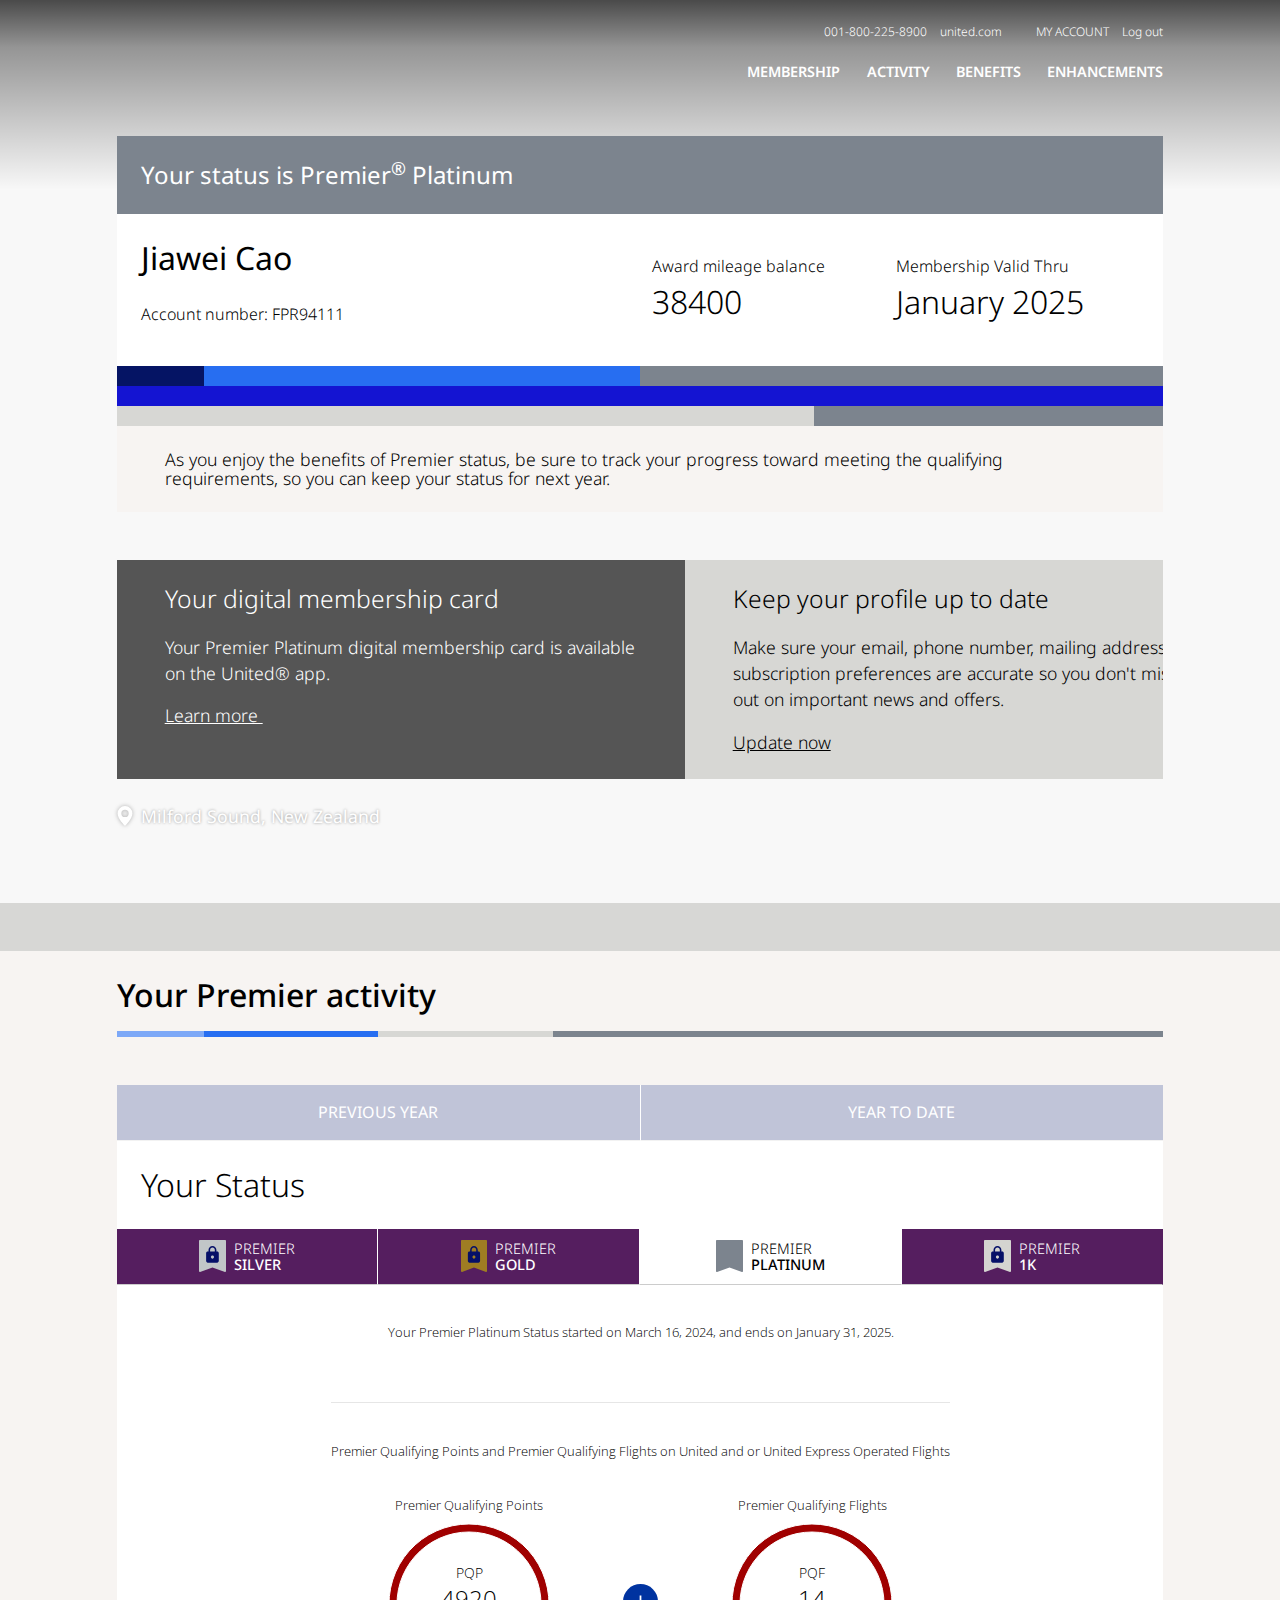
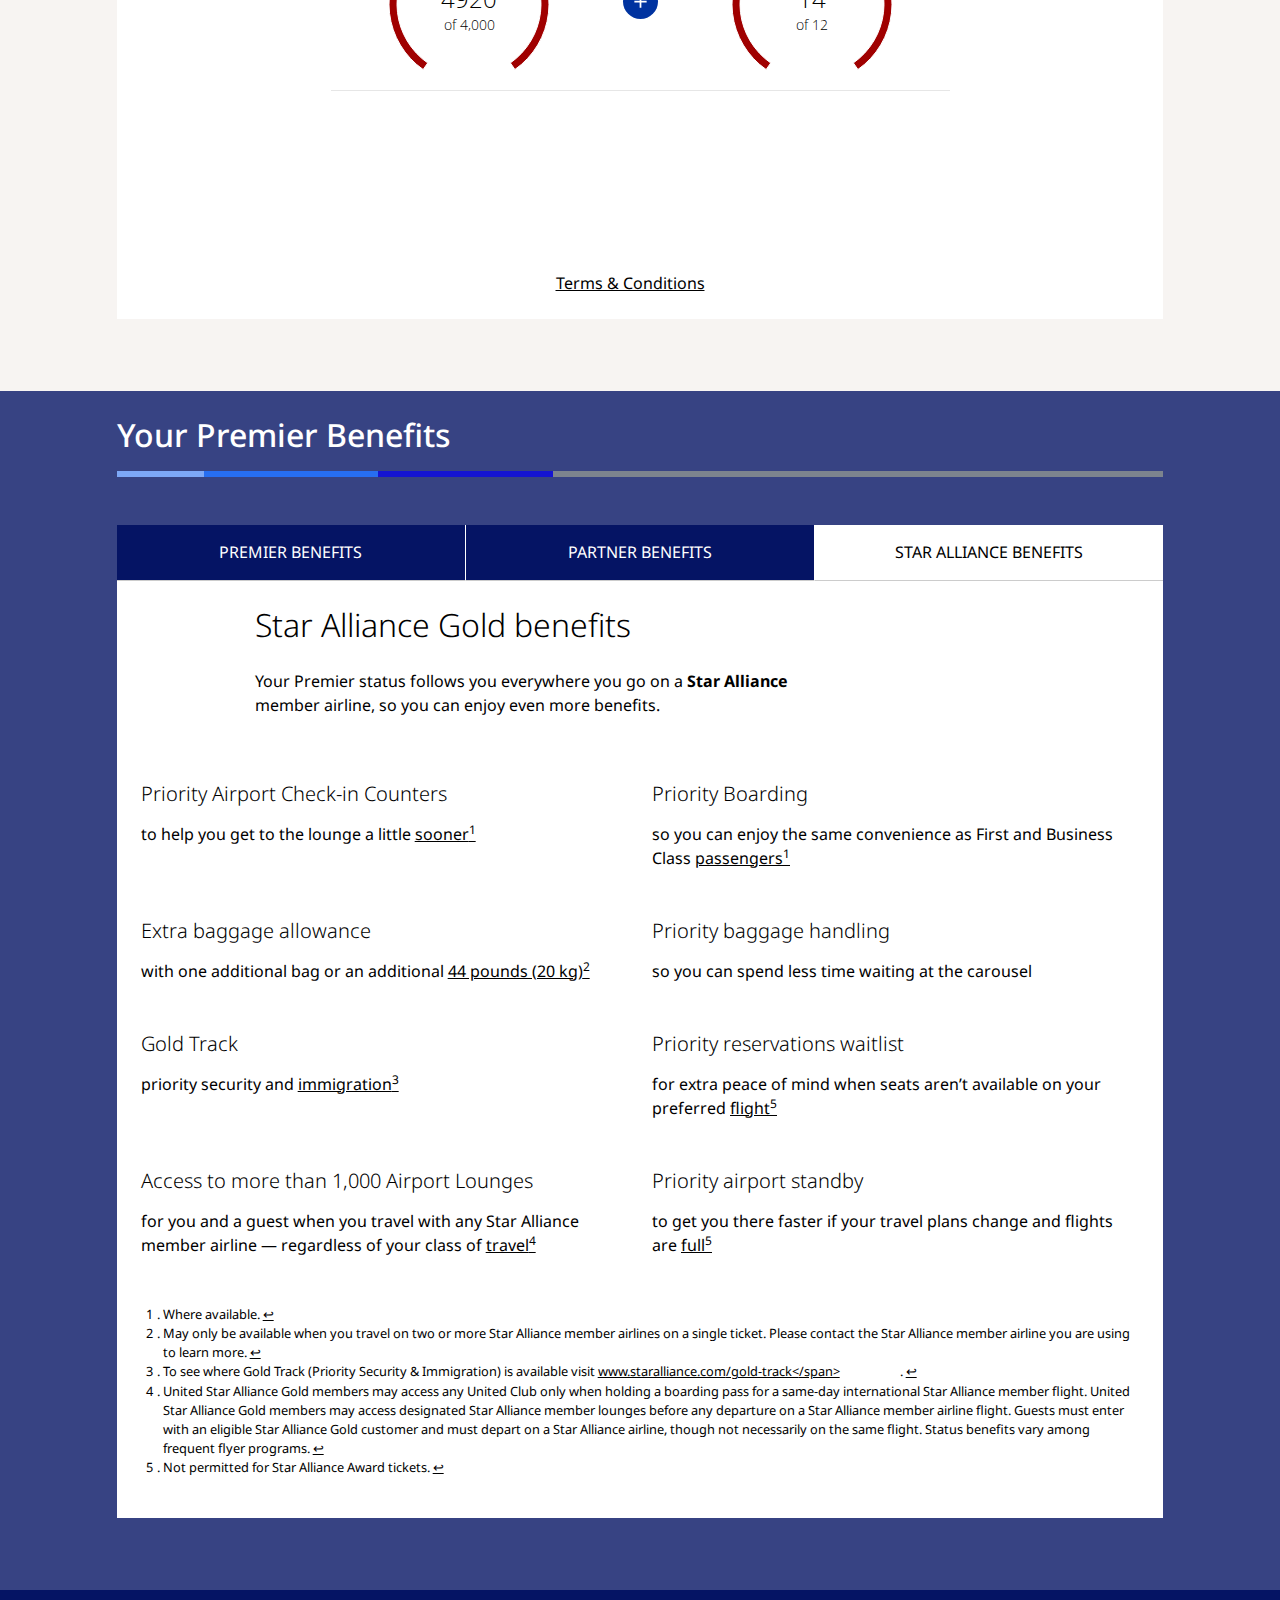
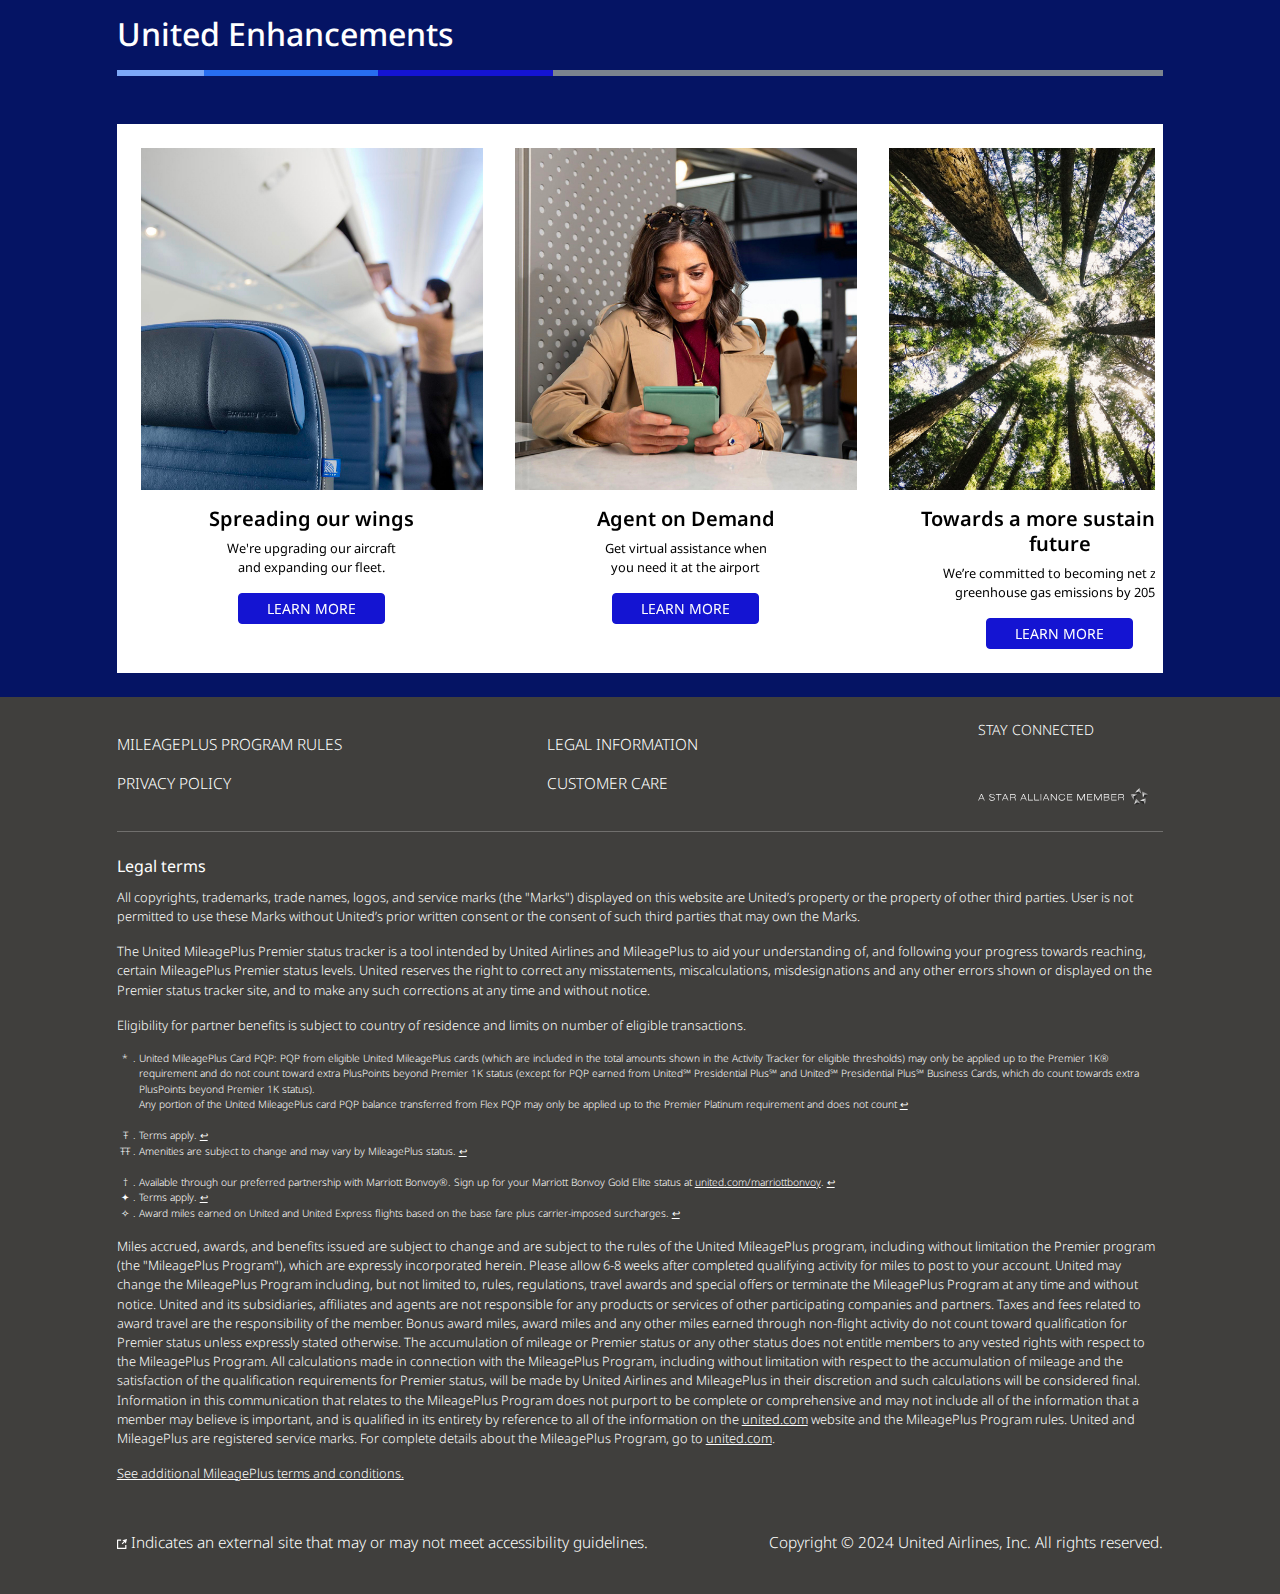
==== commit 3cc8cb43: "Update 1MileagePlus Premier Status Tracker _ United Airlines.html" ====
--- a/1MileagePlus Premier Status Tracker _ United Airlines.html
+++ b/1MileagePlus Premier Status Tracker _ United Airlines.html
@@ -382,8 +382,8 @@
                 <dl class="c-metaList mb-3 mb-lg-0">
                     <dt>Award mileage balance</dt>
                     <dd><span class="value" data-value="0">38400</span></dd>
-                    <dt>Lifetime flight miles</dt>
-                    <dd><span class="value" data-value="0">0</span></dd>
+                    <dt>Membership Valid Thru</dt>
+                    <dd><span class="value" data-value="0">January 2025</span></dd>
                 </dl>
 
             </div>
